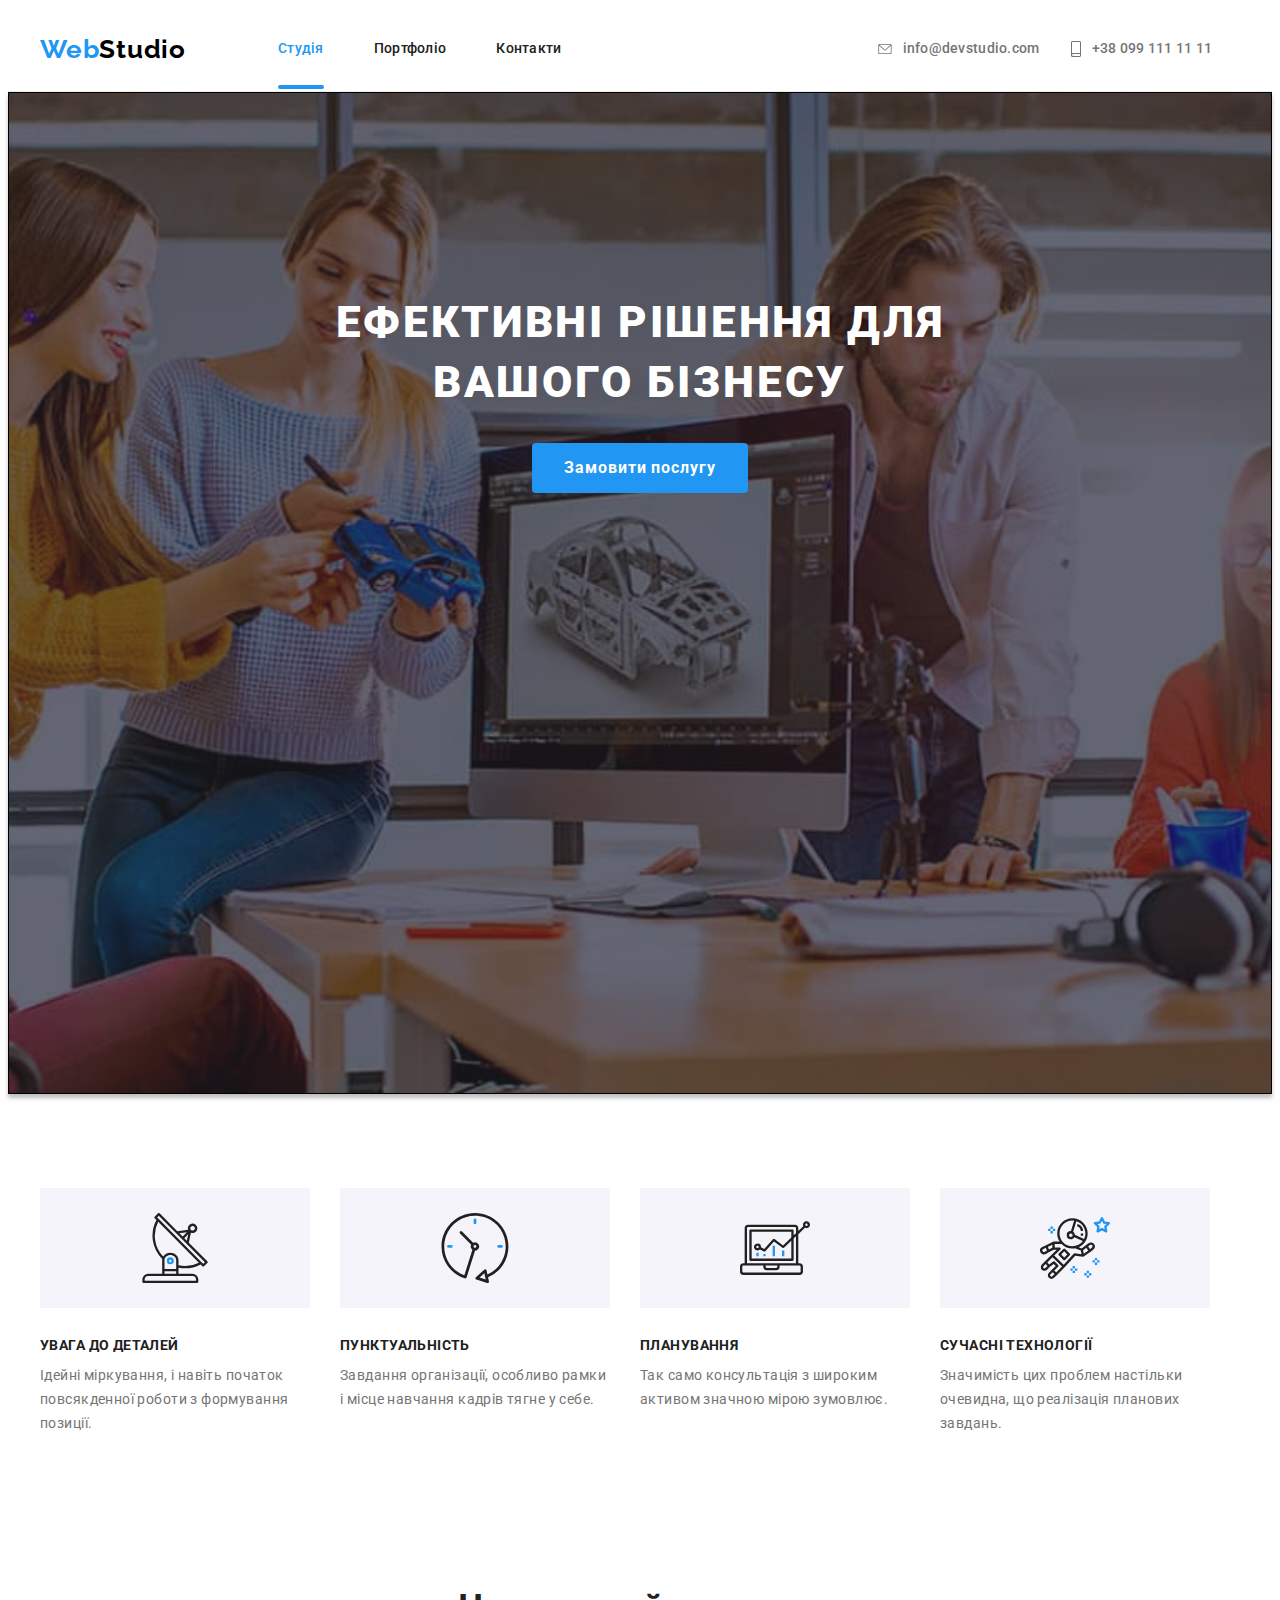
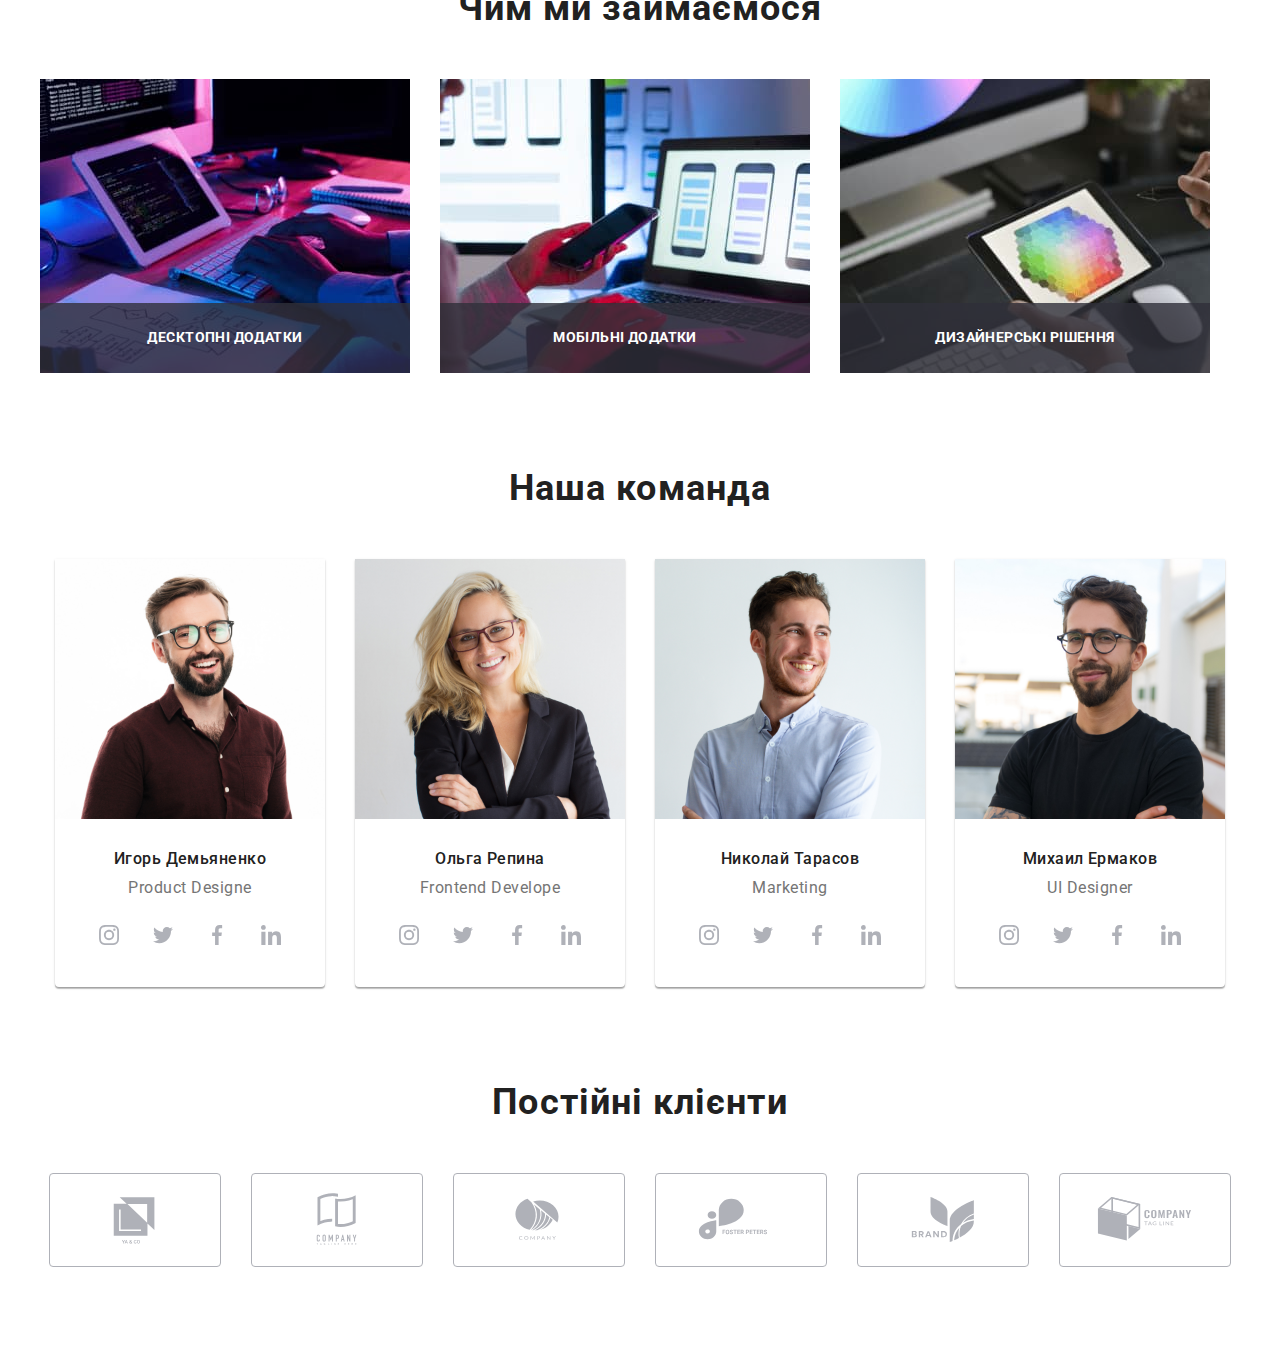
==== index.html @ 5f90e49f "adapive" ====
<!DOCTYPE html>
<html lang="uk">
  <head>
    <meta charset="UTF-8" />
    <meta http-equiv="X-UA-Compatible" content="IE=edge" />
    <meta name="viewport" content="width=device-width, initial-scale=1.0" />

    <!-- Fonts start -->
    <link rel="preconnect" href="https://fonts.googleapis.com" />
    <link rel="preconnect" href="https://fonts.gstatic.com" crossorigin />
    <link
      href="https://fonts.googleapis.com/css2?family=Raleway:wght@700&family=Roboto:wght@400;500;700;900&display=swap"
      rel="stylesheet"
    />
    <!-- Font end -->

    <!-- Normalisation -->
    <link
      rel="stylesheet"
      href="https://cdnjs.cloudflare.com/ajax/libs/modern-normalize/1.1.0/modern-normalize.min.css"
      integrity="sha512-wpPYUAdjBVSE4KJnH1VR1HeZfpl1ub8YT/NKx4PuQ5NmX2tKuGu6U/JRp5y+Y8XG2tV+wKQpNHVUX03MfMFn9Q=="
      crossorigin="anonymous"
      referrerpolicy="no-referrer"
    />
    <!-- Personal styles -->
    <link rel="stylesheet" href="./css/main.min.css" />
    <!-- <link rel="stylesheet" href="./css/styles.css" /> -->
    <title lang="en">WebStudio</title>
  </head>

  <body>
    <!--Header-->

    <header class="header">
      <div class="conteiner header-conteiner">
        <a class="link header-logo" lang="en" href="./index.html"
          >Web<span class="header-logo__cl">Studio</span></a
        >
        <nav class="nav">
          <ul class="list nav__list">
            <li class="nav-curent">
              <a class="link nav__link nav__link--current" href="./index.html">Студія</a>
            </li>
            <li><a class="link nav__link" href="./portfolio.html">Портфоліо</a></li>
            <li><a class="link nav__link" href="">Контакти</a></li>
          </ul>
        </nav>
        <button class="menu-btn" type="button">
          <svg width="40" height="40" class="header__btn-icon">
            <use href="./images/icons.svg#menu-btn"></use>
          </svg>
        </button>
        <ul class="list header__list">
          <li class="header__mail">
            <a
              class="link header__link header__link--letter"
              lang="en"
              href="mailto:info@devstudio.com"
              ><svg class="header__mail-icon">
                <use href="./images/icons.svg#envelope"></use>
              </svg>
              info@devstudio.com
            </a>
          </li>
          <li class="header__phone">
            <a class="link header__link header__link--phone" href="tel:+380961111111">
              <svg class="header__phone-icon">
                <use href="./images/icons.svg#smartphone"></use>
              </svg>
              +38 099 111 11 11
            </a>
          </li>
        </ul>
      </div>
    </header>

    <!-- Main -->

    <main>
      <!-- Hero -->

      <section class="main">
        <div class="conteiner">
          <h1 class="main__text">Ефективні рішення для вашого бізнесу</h1>
          <button data-modal-open class="btn btn-mode-blue" type="button">Замовити послугу</button>

          <!-- Modal -->

          <div data-modal class="backdrop is-hidden">
            <div class="modal">
              <button data-modal-close class="form-btn" type="button">
                <svg class="form-btn__close" width="18" height="18">
                  <use class="form-btn__icon" href="./images/icons.svg#icon-close"></use>
                </svg>
              </button>

              <!-- Form -->

              <form name="form">
                <strong class="form__title">Залиште свої дані, ми вам передзвонимо</strong>
                <div class="form">
                  <label class="form__group">
                    <span class="form__text">Ім'я</span>
                    <input class="form__input" type="text" name="user-name" />
                    <svg class="form-btn-icon" width="18" height="18">
                      <use href="./images/icons.svg#person-black"></use>
                    </svg>
                  </label>
                </div>

                <div class="form">
                  <label class="form__group">
                    <span class="form__text">Телефон</span>
                    <input class="form__input" type="tel" name="user-tel" />
                    <svg class="form-btn-icon" width="18" height="18">
                      <use href="./images/icons.svg#phone-black"></use>
                    </svg>
                  </label>
                </div>

                <div class="form">
                  <label class="form__group">
                    <span class="form__text">Пошта</span>
                    <input class="form__input" type="email" name="user-mail" />
                    <svg class="form-btn-icon" width="18" height="18">
                      <use href="./images/icons.svg#email-black"></use>
                    </svg>
                  </label>
                </div>

                <div class="form">
                  <label class="form__group">
                    <span class="form__text">Коментар</span>
                    <textarea
                      class="form__input--coment"
                      name="coment"
                      rows="10"
                      placeholder="Введіть текст"
                    ></textarea>
                  </label>
                </div>

                <div class="checkbox">
                  <label class="checkbox__group">
                    <input class="checkbox__input" type="checkbox" name="checkbox" />
                    <span class="checkbox__icon"></span>
                    <span class="checkbox__text">
                      Погоджуюся з розсилкою та приймаю
                      <a class="link checkbox__text--link" href=""> Умови договору </a>
                    </span>
                  </label>
                </div>
                <button class="btn btn-mode-blue" type="submit">Відправити</button>
              </form>
            </div>
          </div>
        </div>
      </section>

      <!--About us-->

      <section class="about">
        <div class="conteiner">
          <h2 class="visually-hidden">Особливості</h2>
          <ul class="list about__list">
            <li class="about__item">
              <h3 class="about__title">Увага до деталей</h3>
              <p class="about__text">
                Ідейні міркування, і навіть початок повсякденної роботи з формування позиції.
              </p>
            </li>
            <li class="about__item">
              <h3 class="about__title">Пунктуальність</h3>
              <p class="about__text">
                Завдання організації, особливо рамки і місце навчання кадрів тягне у себе.
              </p>
            </li>
            <li class="about__item">
              <h3 class="about__title">Планування</h3>
              <p class="about__text">
                Так само консультація з широким активом значною мірою зумовлює.
              </p>
            </li>
            <li class="about__item">
              <h3 class="about__title">Сучасні технології</h3>
              <p class="about__text">
                Значимість цих проблем настільки очевидна, що реалізація планових завдань.
              </p>
            </li>
          </ul>
        </div>
      </section>

      <!--Specification-->

      <section class="specification">
        <div class="conteiner">
          <h2 class="specification-title">Чим ми займаємося</h2>
          <ul class="list specification-list">
            <li class="img specification-img">
              <img src="./images/pic1.jpg" alt="Фото1" width="370" height="294" />
              <p class="specification-text">Десктопні додатки</p>
            </li>
            <li class="img specification-img">
              <img src="./images/pic2.jpg" alt="Фото2" width="370" height="294" />
              <p class="specification-text">Мобільні додатки</p>
            </li>
            <li class="img specification-img">
              <img src="./images/pic3.jpg" alt="Фото3" width="370" height="294" />
              <p class="specification-text">Дизайнерські рішення</p>
            </li>
          </ul>
        </div>
      </section>

      <!--Teem-->
      
      <section teem>
        <div class="conteiner">
          <h2 class="teem-title">Наша команда</h2>
          <ul class="list teem-list">
            <li class="teem-link">
              <img
                class="teem-img"
                src="./images/product_designer.jpg"
                alt="Продукт дизайнер"
                width="270"
                height="260"
              />
              <div class="social">
                <h3 lang="ru" class="social-title">Игорь Демьяненко</h3>
                <p lang="en" class="social-text">Product Designe</p>
                <ul class="list social-list">
                  <li class="social-item">
                    <a class="social-link link" href="" target="_blank" rel="noopener noreferrer">
                      <svg width="20" height="20" class="social-icon">
                        <use href="./images/icons.svg#instagram"></use>
                      </svg>
                    </a>
                  </li>
                  <li class="social-item">
                    <a class="social-link link" href="" target="_blank" rel="noopener noreferrer">
                      <svg width="20" height="20" class="social-icon">
                        <use href="./images/icons.svg#twitter"></use>
                      </svg>
                    </a>
                  </li>
                  <li class="social-item">
                    <a class="social-link link" href="" target="_blank" rel="noopener noreferrer">
                      <svg width="20" height="20" class="social-icon">
                        <use href="./images/icons.svg#facebook"></use>
                      </svg>
                    </a>
                  </li>
                  <li class="social-item">
                    <a class="social-link link" href="" target="_blank" rel="noopener noreferrer">
                      <svg width="20" height="20" class="social-icon">
                        <use href="./images/icons.svg#linkedin"></use>
                      </svg>
                    </a>
                  </li>
                </ul>
              </div>
            </li>
            <li class="teem-link">
              <img
                class="teem-img"
                src="./images/frontend_developer.jpg"
                alt="Фронтент разработчик"
                width="270"
                height="260"
              />
              <div class="social">
                <h3 lang="ru" class="social-title">Ольга Репина</h3>
                <p lang="en" class="social-text">Frontend Develope</p>
                <ul class="list social-list">
                  <li class="social-item">
                    <a class="social-link link" href="" target="_blank" rel="noopener noreferrer">
                      <svg width="20" height="20" class="social-icon">
                        <use href="./images/icons.svg#instagram"></use>
                      </svg>
                    </a>
                  </li>
                  <li class="social-item">
                    <a class="social-link link" href="" target="_blank" rel="noopener noreferrer">
                      <svg width="20" height="20" class="social-icon">
                        <use href="./images/icons.svg#twitter"></use>
                      </svg>
                    </a>
                  </li>
                  <li class="social-item">
                    <a class="social-link link" href="" target="_blank" rel="noopener noreferrer">
                      <svg width="20" height="20" class="social-icon">
                        <use href="./images/icons.svg#facebook"></use>
                      </svg>
                    </a>
                  </li>
                  <li class="social-item">
                    <a class="social-link link" href="" target="_blank" rel="noopener noreferrer">
                      <svg width="20" height="20" class="social-icon">
                        <use href="./images/icons.svg#linkedin"></use>
                      </svg>
                    </a>
                  </li>
                </ul>
              </div>
            </li>
            <li class="teem-link">
              <img
                class="teem-img"
                src="./images/marketing.jpg"
                alt="Маркетинг"
                width="270"
                height="260"
              />
              <div class="social">
                <h3 lang="ru" class="social-title">Николай Тарасов</h3>
                <p lang="en" class="social-text">Marketing</p>
                <ul class="list social-list">
                  <li class="social-item">
                    <a class="social-link link" href="" target="_blank" rel="noopener noreferrer">
                      <svg width="20" height="20" class="social-icon">
                        <use href="./images/icons.svg#instagram"></use>
                      </svg>
                    </a>
                  </li>
                  <li class="social-item">
                    <a class="social-link link" href="" target="_blank" rel="noopener noreferrer">
                      <svg width="20" height="20" class="social-icon">
                        <use href="./images/icons.svg#twitter"></use>
                      </svg>
                    </a>
                  </li>
                  <li class="social-item">
                    <a class="social-link link" href="" target="_blank" rel="noopener noreferrer">
                      <svg width="20" height="20" class="social-icon">
                        <use href="./images/icons.svg#facebook"></use>
                      </svg>
                    </a>
                  </li>
                  <li class="social-item">
                    <a class="social-link link" href="" target="_blank" rel="noopener noreferrer">
                      <svg width="20" height="20" class="social-icon">
                        <use href="./images/icons.svg#linkedin"></use>
                      </svg>
                    </a>
                  </li>
                </ul>
              </div>
            </li>
            <li class="teem-link">
              <img
                class="teem-img"
                src="./images/ui_designer.jpg"
                alt="ЮИ дизайнер"
                width="270"
                height="260"
              />
              <div class="social">
                <h3 lang="ru" class="social-title">Михаил Ермаков</h3>
                <p lang="en" class="social-text">UI Designer</p>
                <ul class="list social-list">
                  <li class="social-item">
                    <a class="social-link link" href="" target="_blank" rel="noopener noreferrer">
                      <svg width="20" height="20" class="social-icon">
                        <use href="./images/icons.svg#instagram"></use>
                      </svg>
                    </a>
                  </li>
                  <li class="social-item">
                    <a class="social-link link" href="" target="_blank" rel="noopener noreferrer">
                      <svg width="20" height="20" class="social-icon">
                        <use href="./images/icons.svg#twitter"></use>
                      </svg>
                    </a>
                  </li>
                  <li class="social-item">
                    <a class="social-link link" href="" target="_blank" rel="noopener noreferrer">
                      <svg width="20" height="20" class="social-icon">
                        <use href="./images/icons.svg#facebook"></use>
                      </svg>
                    </a>
                  </li>
                  <li class="social-item">
                    <a class="social-link link" href="" target="_blank" rel="noopener noreferrer">
                      <svg width="20" height="20" class="social-icon">
                        <use href="./images/icons.svg#linkedin"></use>
                      </svg>
                    </a>
                  </li>
                </ul>
              </div>
            </li>
          </ul>
        </div>
      </section>

      <!-- Our client -->

       <section class="clients">
        <div class="conteiner">
          <h2 class="clients-title">Постійні клієнти</h2>
          <ul class="list clients-list">
            <li class="clients-item">
              <a class="clients-link link" href="" target="_blank" rel="noopener noreferrer">
                <svg width="106" height="60" class="clients-icon">
                  <use href="./images/icons.svg#logo-1"></use>
                </svg>
              </a>
            </li>
            <li class="clients-item">
              <a class="clients-link link" href="" target="_blank" rel="noopener noreferrer">
                <svg width="106" height="60" class="clients-icon">
                  <use href="./images/icons.svg#logo-2"></use>
                </svg>
              </a>
            </li>
            <li class="clients-item">
              <a class="clients-link link" href="" target="_blank" rel="noopener noreferrer">
                <svg width="106" height="60" class="clients-icon">
                  <use href="./images/icons.svg#logo-3"></use>
                </svg>
              </a>
            </li>
            <li class="clients-item">
              <a class="clients-link link" href="" target="_blank" rel="noopener noreferrer">
                <svg width="106" height="60" class="clients-icon">
                  <use href="./images/icons.svg#logo-4"></use>
                </svg>
              </a>
            </li>
            <li class="clients-item">
              <a class="clients-link link" href="" target="_blank" rel="noopener noreferrer">
                <svg width="106" height="60" class="clients-icon">
                  <use href="./images/icons.svg#logo-5"></use>
                </svg>
              </a>
            </li>
            <li class="clients-item">
              <a class="clients-link link" href="" target="_blank" rel="noopener noreferrer">
                <svg width="106" height="60" class="clients-icon">
                  <use href="./images/icons.svg#logo-6"></use>
                </svg>
              </a>
            </li>
          </ul>
        </div>
      </section> 
    </main>

    <!-- Footter -->

    <!-- <footer class="footer">
      <div class="conteiner footer-block">
        <div class="footer-info">
          <a class="link footer-logo" lang="en" href="./index.html"
            >Web<span lang="en" class="footer-logo-cl">Studio</span></a
          >
          <address class="address">
            <p class="footer-text">м. Київ, пр-т Лесі Українки, 26</p>
            <a class="link footer-link" lang="en" href="mailto:info@example.com"
              >info@example.com</a
            >
            <a class="link footer-tel" href="tel:+380961111111">+38 099 111 11 11</a>
          </address>
        </div>
        <div class="footer-conect">
          <h2 class="footer-conect-text">приєднуйтесь</h2>
          <ul class="list footer-conect-list">
            <li class="footer-item">
              <a class="footer-link-icon link" href="" target="_blank" rel="noopener noreferrer">
                <svg width="20" height="20" class="footer-icon">
                  <use href="./images/icons.svg#instagram"></use>
                </svg>
              </a>
            </li>
            <li class="footer-item">
              <a class="footer-link-icon link" href="" target="_blank" rel="noopener noreferrer">
                <svg width="20" height="20" class="footer-icon">
                  <use href="./images/icons.svg#twitter"></use>
                </svg>
              </a>
            </li>
            <li class="footer-item">
              <a class="footer-link-icon link" href="" target="_blank" rel="noopener noreferrer">
                <svg width="20" height="20" class="footer-icon">
                  <use href="./images/icons.svg#facebook"></use>
                </svg>
              </a>
            </li>
            <li class="footer-item">
              <a class="footer-link-icon link" href="" target="_blank" rel="noopener noreferrer">
                <svg width="20" height="20" class="footer-icon">
                  <use href="./images/icons.svg#linkedin"></use>
                </svg>
              </a>
            </li>
          </ul>
        </div>

        <!-- Subscribe -->
    <!-- 
        <form class="subscribe" name="subscribe">
          <strong class="subscribe__title">Підпишіться на розсилку</strong>
          <input class="subscribe__input" type="email" name="user-mail" placeholder="E-mail" />
          <button class="btn btn-mode-blue btn-mode-blue__subscribe" type="submit">
            <span class="subscribe-btn__txt">Підписатися</span>
            <svg class="subscribe-btn__icon" width="24" height="24">
              <use class="icon-send" href="./images/icons.svg#icon-send"></use>
            </svg>
          </button>
        </form>
      </div>
    </footer> -->
    <script src="./js/modal.js"></script>
  </body>
</html>
---- css/main.min.css ----
:root{--main-font: "Roboto", sans-serif;--secondary-font: "Raleway", sans-serif;--main-txt-cl: #757575;--accent-txt-cl: #2196f3;--dark-bg-cl: #2f303a;--light-bg-cl: #f5f4fa;--light-bg-portfolio-cl: #eeeeee;--main-white: #ffffff;--icons-color: #afb1b8}.visually-hidden{position:absolute;white-space:nowrap;width:1px;height:1px;overflow:hidden;border:0;padding:0;clip:rect(0 0 0 0);-webkit-clip-path:inset(50%);clip-path:inset(50%);margin:-1px}body{font-family:var(--main-font);color:var(--main-txt-cl)}.link,.list{list-style:none;color:currentColor;text-decoration:none;margin:0;padding:0}h1,h2,h3,h4,h5,p,ul{margin:0;padding:0}img{display:block}.btn{font-family:inherit;font-weight:700;font-size:16px;line-height:1.88em;display:-webkit-box;display:-ms-flexbox;display:flex;letter-spacing:.06em;cursor:pointer;padding:6px 22px;border-radius:4px;border:none;-webkit-transition:color 250ms cubic-bezier(0.4, 0, 0.2, 1),background-color 250ms cubic-bezier(0.4, 0, 0.2, 1),-webkit-box-shadow 250ms cubic-bezier(0.4, 0, 0.2, 1);transition:color 250ms cubic-bezier(0.4, 0, 0.2, 1),background-color 250ms cubic-bezier(0.4, 0, 0.2, 1),-webkit-box-shadow 250ms cubic-bezier(0.4, 0, 0.2, 1);transition:color 250ms cubic-bezier(0.4, 0, 0.2, 1),background-color 250ms cubic-bezier(0.4, 0, 0.2, 1),box-shadow 250ms cubic-bezier(0.4, 0, 0.2, 1);transition:color 250ms cubic-bezier(0.4, 0, 0.2, 1),background-color 250ms cubic-bezier(0.4, 0, 0.2, 1),box-shadow 250ms cubic-bezier(0.4, 0, 0.2, 1),-webkit-box-shadow 250ms cubic-bezier(0.4, 0, 0.2, 1)}.btn:hover,.btn:focus{color:var(--main-white);background-color:var(--accent-txt-cl);-webkit-box-shadow:0px 3px 1px rgba(0,0,0,.1),0px 1px 2px rgba(0,0,0,.08),0px 2px 2px rgba(0,0,0,.12);box-shadow:0px 3px 1px rgba(0,0,0,.1),0px 1px 2px rgba(0,0,0,.08),0px 2px 2px rgba(0,0,0,.12)}.portfolio-btn-current{background-color:#2196f3;color:var(--main-white)}.btn-mode-blue{font-weight:700;font-size:16px;line-height:1.88em;display:-webkit-box;display:-ms-flexbox;display:flex;letter-spacing:.06em;color:#fff;background-color:var(--accent-txt-cl)}.btn-mode-blue{-webkit-box-align:center;-ms-flex-align:center;align-items:center;border-radius:4px;margin:auto;padding:10px 32px;border:none}.btn-mode-blue:focus,.btn-mode-blue:hover{background-color:#188ce8}.conteiner{margin-right:auto;margin-left:auto;padding:0 15px}@media screen and (min-width: 480px){.conteiner{width:480px}}@media screen and (min-width: 768px){.conteiner{width:768px}}@media screen and (min-width: 1200px){.conteiner{width:1200px}}.modal{position:absolute;top:50%;left:50%;background-color:var(--main-white);-webkit-box-shadow:0px 1px 3px rgba(0,0,0,.12),0px 1px 1px rgba(0,0,0,.14),0px 2px 1px rgba(0,0,0,.2);box-shadow:0px 1px 3px rgba(0,0,0,.12),0px 1px 1px rgba(0,0,0,.14),0px 2px 1px rgba(0,0,0,.2);border-radius:4px;padding-left:40px;padding-right:40px;background-color:var(--main-white);-webkit-transition:background-color 250ms cubic-bezier(0.4, 0, 0.2, 1);transition:background-color 250ms cubic-bezier(0.4, 0, 0.2, 1);-webkit-transition:-webkit-transform 250ms cubic-bezier(0.4, 0, 0.2, 1);transition:-webkit-transform 250ms cubic-bezier(0.4, 0, 0.2, 1);transition:transform 250ms cubic-bezier(0.4, 0, 0.2, 1);transition:transform 250ms cubic-bezier(0.4, 0, 0.2, 1), -webkit-transform 250ms cubic-bezier(0.4, 0, 0.2, 1);-webkit-transform:translate(-50%, -50%) scale(1);transform:translate(-50%, -50%) scale(1);z-index:1003}@media screen and (min-width: 768px){.modal{width:450px;height:609px}}@media screen and (min-width: 1200px){.modal{width:528px;height:581px}}.backdrop.is-hidden .modal{-webkit-transform:translate(-50%, -50%) scale(0.4);transform:translate(-50%, -50%) scale(0.4)}.form-btn{position:absolute;top:8px;right:8px;display:-webkit-box;display:-ms-flexbox;display:flex;-webkit-box-pack:center;-ms-flex-pack:center;justify-content:center;-webkit-box-align:center;-ms-flex-align:center;align-items:center;width:30px;height:30px;border-radius:50%;background-color:rgba(0,0,0,0);border:1px solid rgba(0,0,0,.1);padding:0px;cursor:pointer;-webkit-transition:border 250ms cubic-bezier(0.4, 0, 0.2, 1);transition:border 250ms cubic-bezier(0.4, 0, 0.2, 1)}.form-btn:hover,.form-btn:focus{fill:var(--accent-txt-cl)}.form-btn-icon{position:absolute;top:30px;left:12px;-webkit-transition:250ms cubic-bezier(0.4, 0, 0.2, 1);transition:250ms cubic-bezier(0.4, 0, 0.2, 1)}.form-btn__close{-webkit-transition:fill 250ms cubic-bezier(0.4, 0, 0.2, 1);transition:fill 250ms cubic-bezier(0.4, 0, 0.2, 1)}.form-btn__close:hover,.form-btn__close:focus{fill:var(--accent-txt-cl)}.backdrop{position:fixed;top:0;left:0;width:100%;height:100%;background-color:rgba(0,0,0,.2);-webkit-transition:opacity 250ms cubic-bezier(0.4, 0, 0.2, 1),visibility 250ms cubic-bezier(0.4, 0, 0.2, 1);transition:opacity 250ms cubic-bezier(0.4, 0, 0.2, 1),visibility 250ms cubic-bezier(0.4, 0, 0.2, 1);z-index:1002}.backdrop.is-hidden{opacity:0;visibility:hidden;pointer-events:none;-webkit-transition:opacity 250ms cubic-bezier(0.4, 0, 0.2, 1),visibility 250ms cubic-bezier(0.4, 0, 0.2, 1);transition:opacity 250ms cubic-bezier(0.4, 0, 0.2, 1),visibility 250ms cubic-bezier(0.4, 0, 0.2, 1)}.form{position:relative;display:-webkit-box;display:-ms-flexbox;display:flex;-webkit-box-orient:vertical;-webkit-box-direction:normal;-ms-flex-direction:column;flex-direction:column;margin-bottom:10px}.form__title{display:block;font-weight:700;font-size:20px;line-height:1.15em;text-align:center;letter-spacing:.03em;color:#212121;padding-top:40px;margin-bottom:12px}.form__text{margin-bottom:4px;display:block;font-size:12px;line-height:1.17em;letter-spacing:.01em;color:var(--main-txt-cl)}.form__input{width:100%;height:40px;border:1px solid rgba(33,33,33,.2);border-radius:4px;padding:11px 42px;-webkit-transition:border 250ms cubic-bezier(0.4, 0, 0.2, 1);transition:border 250ms cubic-bezier(0.4, 0, 0.2, 1)}.form__input:hover+.form-btn-icon,.form__input:focus+.form-btn-icon{fill:var(--accent-txt-cl)}.form__input:hover,.form__input:focus{border-color:var(--accent-txt-cl);outline-color:var(--accent-txt-cl)}.form__input--coment{width:100%;height:120px;padding:12px 16px;border:1px solid rgba(33,33,33,.2);border-radius:4px;resize:none;font-weight:400;font-size:14px;line-height:1.14;letter-spacing:.01em;-webkit-transition:border 250ms cubic-bezier(0.4, 0, 0.2, 1);transition:border 250ms cubic-bezier(0.4, 0, 0.2, 1)}.form__input--coment:hover,.form__input--coment:focus{border-color:var(--accent-txt-cl);outline-color:var(--accent-txt-cl)}.form__input--coment--coment::-webkit-input-placeholder{font-weight:400;font-size:14px;line-height:1.14;letter-spacing:.01em;color:rgba(117,117,117,.5)}.form__input--coment--coment::-moz-placeholder{font-weight:400;font-size:14px;line-height:1.14;letter-spacing:.01em;color:rgba(117,117,117,.5)}.form__input--coment--coment:-ms-input-placeholder{font-weight:400;font-size:14px;line-height:1.14;letter-spacing:.01em;color:rgba(117,117,117,.5)}.form__input--coment--coment::-ms-input-placeholder{font-weight:400;font-size:14px;line-height:1.14;letter-spacing:.01em;color:rgba(117,117,117,.5)}.form__input--coment--coment::placeholder{font-weight:400;font-size:14px;line-height:1.14;letter-spacing:.01em;color:rgba(117,117,117,.5)}.checkbox{display:-webkit-box;display:-ms-flexbox;display:flex;-webkit-box-pack:center;-ms-flex-pack:center;justify-content:center;margin-bottom:30px}.checkbox__group{position:relative;display:-webkit-box;display:-ms-flexbox;display:flex;-webkit-box-align:center;-ms-flex-align:center;align-items:center;-webkit-box-pack:center;-ms-flex-pack:center;justify-content:center;-webkit-transform:background-image 250ms cubic-bezier(0.4, 0, 0.2, 1);transform:background-image 250ms cubic-bezier(0.4, 0, 0.2, 1);width:425px;height:24px}.checkbox__text--link{color:var(--accent-txt-cl);margin-left:4px;text-decoration:underline}.checkbox__input{position:absolute;white-space:nowrap;width:1px;height:1px;overflow:hidden;border:0;padding:0;clip:rect(0 0 0 0);-webkit-clip-path:inset(50%);clip-path:inset(50%);margin:-1px;margin-right:8px}.checkbox__text,.checkbox__text--link{font-size:14px;line-height:1.17em;letter-spacing:.03em}.checkbox__icon{width:16px;height:15px;margin-right:8px;border:2px solid var(--dark-bg-cl);border-radius:2px;-webkit-transition:250ms cubic-bezier(0.4, 0, 0.2, 1);transition:250ms cubic-bezier(0.4, 0, 0.2, 1)}.checkbox__input:checked+.checkbox__icon{background-color:var(--accent-txt-cl);background-image:url(../images/icons/form-icons/check.svg);background-repeat:no-repeat;background-position:center;border-radius:2px;background-origin:border-box;-webkit-transform:background-color 250ms cubic-bezier(0.4, 0, 0.2, 1);transform:background-color 250ms cubic-bezier(0.4, 0, 0.2, 1);-webkit-transform:background-image 250ms cubic-bezier(0.4, 0, 0.2, 1);transform:background-image 250ms cubic-bezier(0.4, 0, 0.2, 1);border-color:rgba(0,0,0,0)}.checkbox__input:hover+.checkbox__icon,.checkbox__input:focus+.checkbox__icon{border:2px solid var(--accent-txt-cl);border-radius:2px;-webkit-transform:border-color 250ms cubic-bezier(0.4, 0, 0.2, 1);transform:border-color 250ms cubic-bezier(0.4, 0, 0.2, 1)}.subscribe{position:relative;width:570px;height:86px}.subscribe__title{display:block;font-weight:700;font-size:14px;line-height:16px;letter-spacing:.03em;text-transform:uppercase;color:var(--main-white);margin-bottom:20px}.subscribe__input{width:358px;height:50px;padding:16px 15px;margin-right:12px;border:1px solid rgba(255,255,255,.3);-webkit-filter:drop-shadow(0px 4px 4px rgba(0, 0, 0, 0.15));filter:drop-shadow(0px 4px 4px rgba(0, 0, 0, 0.15));border-radius:4px;outline:var(--accent-txt-cl);background-color:rgba(0,0,0,0);-webkit-transition:border 250ms cubic-bezier(0.4, 0, 0.2, 1);transition:border 250ms cubic-bezier(0.4, 0, 0.2, 1);color:var(--main-txt-cl)}.subscribe__input::-webkit-input-placeholder{letter-spacing:.03em;color:rgba(255,255,255,.6)}.subscribe__input::-moz-placeholder{letter-spacing:.03em;color:rgba(255,255,255,.6)}.subscribe__input:-ms-input-placeholder{letter-spacing:.03em;color:rgba(255,255,255,.6)}.subscribe__input::-ms-input-placeholder{letter-spacing:.03em;color:rgba(255,255,255,.6)}.subscribe__input::placeholder{letter-spacing:.03em;color:rgba(255,255,255,.6)}.subscribe__input:hover,.subscribe__input:focus{border-color:var(--accent-txt-cl);outline-color:var(--accent-txt-cl)}.subscribe-btn__txt{position:absolute;top:10px;left:28px}.subscribe-btn__icon{position:absolute;-webkit-box-align:center;-ms-flex-align:center;align-items:center;top:13px;right:28px}.btn-mode-blue__subscribe{position:absolute;width:200px;height:50px;bottom:0;right:0}.portfolio-overlay{position:absolute;width:100%;height:100%;top:0;left:0;overflow:hidden}.portfolio-overlay-text{position:absolute;color:var(--main-white);font-size:18px;line-height:1.56em;letter-spacing:.03em;display:-webkit-box;display:-ms-flexbox;display:flex;-webkit-box-align:center;-ms-flex-align:center;align-items:center;-webkit-box-pack:center;-ms-flex-pack:center;justify-content:center;padding:63px 24px;background:rgba(33,150,243,.9);top:0;left:0;-webkit-transform:translateY(100%);transform:translateY(100%);-webkit-transition:-webkit-transform 250ms cubic-bezier(0.4, 0, 0.2, 1);transition:-webkit-transform 250ms cubic-bezier(0.4, 0, 0.2, 1);transition:transform 250ms cubic-bezier(0.4, 0, 0.2, 1);transition:transform 250ms cubic-bezier(0.4, 0, 0.2, 1), -webkit-transform 250ms cubic-bezier(0.4, 0, 0.2, 1)}.portfolio-link:hover .portfolio-overlay-text,.portfolio-link:focus .portfolio-overlay-text{-webkit-transform:translateY(0);transform:translateY(0);opacity:1;overflow:hidden}.header{background-color:var(--main-white);border-bottom:1px solid #ececec}.header-conteiner{display:-webkit-box;display:-ms-flexbox;display:flex;-webkit-box-align:center;-ms-flex-align:center;align-items:center;position:relative}.header__list{display:none}@media screen and (min-width: 768px){.header__list{display:block;-webkit-box-align:center;-ms-flex-align:center;align-items:center}}@media screen and (min-width: 1200px){.header__list{display:-webkit-box;display:-ms-flexbox;display:flex;-webkit-box-align:center;-ms-flex-align:center;align-items:center;-webkit-box-pack:center;-ms-flex-pack:center;justify-content:center}}.header__phone-icon,.header__mail-icon{fill:currentColor}@media screen and (min-width: 768px){.header__phone-icon{width:10px;height:14px;margin-right:10px}}@media screen and (min-width: 1200px){.header__phone-icon{width:12px;height:16px;margin-right:10px}}@media screen and (min-width: 768px){.header__mail-icon{width:14px;height:10px;margin-right:10px}}@media screen and (min-width: 1200px){.header__mail-icon{width:16px;height:10px;margin-right:10px}}@media screen and (max-width: 1199px){.header__mail{margin-bottom:10px}}.menu-btn{display:block;margin:0;padding:0;border:none;background:none;position:fixed;top:10px;right:15px}@media screen and (min-width: 768px){.menu-btn{display:none}}.header-logo{font-family:"Raleway";font-style:normal;font-weight:700;padding:16px 0;font-size:24px;line-height:1.117em;letter-spacing:.03em;color:#2196f3;color:var(--accent-txt-cl)}@media screen and (min-width: 768px){.header-logo{padding:26px 0;margin-right:87px}}@media screen and (min-width: 1200px){.header-logo{margin-right:92px;font-size:26px;line-height:1.19em}}.header-logo__cl{color:#000}.header__link{color:var(--main-txt-cl);font-weight:500;letter-spacing:.02em;-webkit-transition:color 250ms cubic-bezier(0.4, 0, 0.2, 1);transition:color 250ms cubic-bezier(0.4, 0, 0.2, 1)}@media screen and (min-width: 1200px){.header__link--letter{margin-right:30px}}.header__link--phone,.header__link--letter{display:-webkit-box;display:-ms-flexbox;display:flex;-webkit-box-align:center;-ms-flex-align:center;align-items:center}@media screen and (max-width: 1199px){.header__link--phone,.header__link--letter{font-size:12px;line-height:1.17em}.header__link--phone:focus,.header__link--letter:focus{color:var(--accent-txt-cl)}}@media screen and (min-width: 1200px){.header__link--phone,.header__link--letter{font-size:14px;line-height:1.14em;padding:32px 0}.header__link--phone:hover,.header__link--phone:focus,.header__link--letter:hover,.header__link--letter:focus{color:var(--accent-txt-cl)}}.nav__list{display:none}@media screen and (min-width: 768px){.nav__list{display:-webkit-box;display:-ms-flexbox;display:flex;gap:50px;-webkit-box-align:center;-ms-flex-align:center;align-items:center;margin-right:96px}}@media screen and (min-width: 1200px){.nav__list{margin-right:315px}}.nav__link{position:relative;font-weight:500;font-size:14px;line-height:1.14em;letter-spacing:.02em;color:#212121;display:block;padding:32px 0;-webkit-transition:color 250ms cubic-bezier(0.4, 0, 0.2, 1);transition:color 250ms cubic-bezier(0.4, 0, 0.2, 1)}@media screen and (min-width: 768px){.nav__link:focus{color:var(--accent-txt-cl)}}@media screen and (min-width: 1200px){.nav__link:hover,.nav__link:focus{color:var(--accent-txt-cl)}}.nav__link--current{font-weight:500;font-size:14px;line-height:1.14em;letter-spacing:.02em;color:#2196f3;color:var(--accent-txt-cl)}.nav__link--current::after{content:" ";position:absolute;left:0;bottom:0;width:100%;height:4px;background-color:var(--accent-txt-cl);border-radius:2px}.main{background-color:#c4c4c4;background-repeat:no-repeat;background-position:center;background-size:cover;max-width:1600px;margin-left:auto;margin-right:auto;background-image:-webkit-gradient(linear, left bottom, left top, from(rgba(47, 48, 58, 0.4)), to(rgba(47, 48, 58, 0.4))),url(../images/Hero.jpg);background-image:linear-gradient(0deg, rgba(47, 48, 58, 0.4), rgba(47, 48, 58, 0.4)),url(../images/Hero.jpg);border:1px solid #000;-webkit-box-shadow:0px 4px 4px rgba(0,0,0,.25);box-shadow:0px 4px 4px rgba(0,0,0,.25);display:none}@media screen and (min-width: 768px){.main{display:block;height:400px;padding-top:118px;padding-bottom:118px}}@media screen and (min-width: 1200px){.main{display:block;height:600px;padding-top:200px;padding-bottom:200px}}.main__text{margin:0 auto;margin-bottom:30px;font-weight:900;text-align:center;letter-spacing:.06em;text-transform:uppercase;color:var(--main-white)}@media screen and (min-width: 768px){.main__text{max-width:360px;font-size:26px;line-height:1.62em}}@media screen and (min-width: 1200px){.main__text{max-width:696px;font-size:44px;line-height:1.36em}}.about{padding:60px 0}@media screen and (min-width: 1200px){.about{padding:94px 0}}.about__title{font-weight:700;font-size:14px;line-height:1.14em;letter-spacing:.03em;text-transform:uppercase;color:#212121;margin-bottom:10px}@media screen and (max-width: 767px){.about__title{text-align:center}}.about__text{font-weight:400;font-size:14px;line-height:1.71em;letter-spacing:.03em}@media screen and (min-width: 768px){.about__list{display:-webkit-box;display:-ms-flexbox;display:flex;-ms-flex-wrap:wrap;flex-wrap:wrap;gap:30px}}@media screen and (min-width: 1200px){.about__list{display:-webkit-box;display:-ms-flexbox;display:flex;gap:30px}}.about__item{max-width:450px;padding-bottom:30px}@media screen and (min-width: 768px){.about__item{width:354px;padding-bottom:57px}}@media screen and (min-width: 1200px){.about__item{width:270px}}.about__item::before{display:block;content:"";height:120px;background-position:center;background-repeat:no-repeat;background-color:#f5f4fa;margin-bottom:30px}.about__item:nth-child(1)::before{background-image:url(../images/icons/edit-icon/antenna.svg)}.about__item:nth-child(2)::before{background-image:url(../images/icons/edit-icon/clock.svg)}.about__item:nth-child(3)::before{background-image:url(../images/icons/edit-icon/diagram.svg)}.about__item:nth-child(4)::before{background-image:url(../images/icons/edit-icon/astronaut.svg)}.specification{display:none}@media screen and (min-width: 1200px){.specification{display:block;padding-bottom:94px}.specification-title{font-weight:700;font-size:36px;line-height:1.17em;letter-spacing:.03em;color:#212121;text-align:center;margin-bottom:50px}.specification-list{display:-webkit-box;display:-ms-flexbox;display:flex;gap:30px}.specification-img{position:relative}.specification-text{font-weight:700;font-size:14px;line-height:1.14em;text-align:center;letter-spacing:.03em;text-transform:uppercase;color:var(--main-white);background:rgba(47,48,58,.8);display:-webkit-box;display:-ms-flexbox;display:flex;position:absolute;width:370px;height:70px;-webkit-box-align:center;-ms-flex-align:center;align-items:center;-webkit-box-pack:center;-ms-flex-pack:center;justify-content:center;left:0;bottom:0}}.teem{background:#f5f4fa;padding:94px 0}.teem-title{font-weight:700;font-size:28px;line-height:1.18em;letter-spacing:.03em;color:#212121;text-align:center;margin-bottom:50px}@media screen and (min-width: 1200px){.teem-title{font-size:36px;line-height:1.17em}}@media screen and (min-width: 768px){.teem-list{display:-webkit-box;display:-ms-flexbox;display:flex;-ms-flex-wrap:wrap;flex-wrap:wrap;gap:30px;-webkit-box-align:center;-ms-flex-align:center;align-items:center;-webkit-box-pack:center;-ms-flex-pack:center;justify-content:center}}@media screen and (min-width: 1200px){.teem-list{display:-webkit-box;display:-ms-flexbox;display:flex;gap:30px}}.teem-link{background-color:var(--main-white);-webkit-box-shadow:0px 1px 3px rgba(0,0,0,.12),0px 1px 1px rgba(0,0,0,.14),0px 2px 1px rgba(0,0,0,.2);box-shadow:0px 1px 3px rgba(0,0,0,.12),0px 1px 1px rgba(0,0,0,.14),0px 2px 1px rgba(0,0,0,.2);border-radius:0px 0px 4px 4px}.teem-img{text-align:center}.social{padding:30px 10px}.social-item{border-radius:50%}.social-title{font-weight:500;font-size:16px;line-height:1.19em;letter-spacing:.03em;color:#212121;margin-bottom:10px;text-align:center}.social-text{font-weight:400;font-size:16px;line-height:1.19em;letter-spacing:.03em;margin-bottom:16px;text-align:center}.social-list{display:-webkit-box;display:-ms-flexbox;display:flex;-webkit-box-align:center;-ms-flex-align:center;align-items:center;-webkit-box-pack:center;-ms-flex-pack:center;justify-content:center;gap:10px}.social-icon{fill:currentColor}.social-link{display:-webkit-box;display:-ms-flexbox;display:flex;-webkit-box-align:center;-ms-flex-align:center;align-items:center;-webkit-box-pack:center;-ms-flex-pack:center;justify-content:center;width:44px;height:44px;background-color:var(--main-white);color:var(--icons-color);border-radius:50%;-webkit-transition:background-color 250ms cubic-bezier(0.4, 0, 0.2, 1),color 250ms cubic-bezier(0.4, 0, 0.2, 1);transition:background-color 250ms cubic-bezier(0.4, 0, 0.2, 1),color 250ms cubic-bezier(0.4, 0, 0.2, 1)}.social-link:focus,.social-link:hover{border-radius:50%;background-color:var(--accent-txt-cl);color:var(--main-white)}.clients{padding:94px 0}.clients-title{font-weight:700;font-size:33px;line-height:1.18em;text-align:center;letter-spacing:.03em;color:#212121;text-align:center;margin-bottom:50px}@media screen and (min-width: 1200px){.clients-title{font-size:36px;line-height:1.17em}}.clients-list{display:-webkit-box;display:-ms-flexbox;display:flex;-ms-flex-wrap:wrap;flex-wrap:wrap;-webkit-box-align:center;-ms-flex-align:center;align-items:center;-webkit-box-pack:center;-ms-flex-pack:center;justify-content:center;gap:30px}@media screen and (min-width: 1200px){.clients-list{display:-webkit-box;display:-ms-flexbox;display:flex;-webkit-box-align:center;-ms-flex-align:center;align-items:center;-webkit-box-pack:center;-ms-flex-pack:center;justify-content:center;gap:30px}}.clients-icon{fill:currentColor}.clients-link{display:-webkit-box;display:-ms-flexbox;display:flex;-webkit-box-align:center;-ms-flex-align:center;align-items:center;-webkit-box-pack:center;-ms-flex-pack:center;justify-content:center;width:170px;height:92px;background-color:var(--main-white);border:1px solid #afb1b8;border-radius:4px;color:var(--icons-color);-webkit-transition:border-color 250ms cubic-bezier(0.4, 0, 0.2, 1),color 250ms cubic-bezier(0.4, 0, 0.2, 1);transition:border-color 250ms cubic-bezier(0.4, 0, 0.2, 1),color 250ms cubic-bezier(0.4, 0, 0.2, 1)}.clients-link:focus,.clients-link:hover{border-color:var(--accent-txt-cl);color:var(--accent-txt-cl)}.footer{background:#2f303a;padding:60px 0}.footer-block{display:-webkit-box;display:-ms-flexbox;display:flex;-webkit-box-align:baseline;-ms-flex-align:baseline;align-items:baseline}.footer-info{margin-right:70px}.footer-text{font-weight:400;font-size:14px;line-height:1.71em;letter-spacing:.03em;color:#fff;margin-bottom:9px}.footer-tel:hover,.footer-tel:focus{color:var(--accent-txt-cl)}.footer-conect{margin-right:93px}.footer-conect-list{display:-webkit-box;display:-ms-flexbox;display:flex;-webkit-box-align:center;-ms-flex-align:center;align-items:center;-webkit-box-pack:center;-ms-flex-pack:center;justify-content:center;gap:10px}.footer-conect-text{font-weight:700;font-size:14px;line-height:16px;letter-spacing:.03em;text-transform:uppercase;color:#fff;margin-bottom:20px}.footer-link,.footer-tel{font-weight:400;font-size:14px;line-height:1.71em;letter-spacing:.03em;color:rgba(255,255,255,.6);-webkit-transition:color 250ms cubic-bezier(0.4, 0, 0.2, 1);transition:color 250ms cubic-bezier(0.4, 0, 0.2, 1)}.footer-link{display:block;margin-bottom:9px}.footer-link-icon{display:-webkit-box;display:-ms-flexbox;display:flex;width:44px;height:44px;-webkit-box-align:center;-ms-flex-align:center;align-items:center;-webkit-box-pack:center;-ms-flex-pack:center;justify-content:center;border-radius:50%;fill:var(--main-white);background-color:rgba(255,255,255,.1019607843);-webkit-transition:background-color 250ms cubic-bezier(0.4, 0, 0.2, 1);transition:background-color 250ms cubic-bezier(0.4, 0, 0.2, 1)}.footer-link-icon:focus,.footer-link-icon:hover{border-radius:50%;background-color:var(--accent-txt-cl);fill:var(--main-white)}.footer-link:hover,.footer-link:focus{color:var(--accent-txt-cl)}.footer-logo{font-family:"Raleway";font-style:normal;font-weight:700;font-size:26px;line-height:1.14em;letter-spacing:.03em;color:#2196f3;display:block;margin-bottom:20px}.footer-logo-cl{font-family:"Raleway";font-weight:700;font-size:26px;line-height:1.19em;letter-spacing:.03em;color:#fff}.address{font-style:normal}.portfolio-btn{display:-webkit-box;display:-ms-flexbox;display:flex;gap:8px;-webkit-box-pack:center;-ms-flex-pack:center;justify-content:center;margin-bottom:50px}.portfolio-btn-current{background-color:#2196f3;color:var(--main-white)}.description{position:relative;display:block;padding:20px 24px;border-right:1px solid #eee;border-bottom:1px solid #eee;border-left:1px solid #eee;background-color:#fff}.description-title{font-weight:700;font-size:18px;line-height:2em;letter-spacing:.06em;margin-bottom:4px;color:#212121}.description-text{font-weight:400;font-size:16px;line-height:1.88em;letter-spacing:.03em;color:#757575}.portfolio{padding:94px 0}.portfolio-list{display:-webkit-box;display:-ms-flexbox;display:flex;-ms-flex-wrap:wrap;flex-wrap:wrap;gap:30px}.portfolio-link{position:relative;-webkit-transition:-webkit-box-shadow 250ms cubic-bezier(0.4, 0, 0.2, 1);transition:-webkit-box-shadow 250ms cubic-bezier(0.4, 0, 0.2, 1);transition:box-shadow 250ms cubic-bezier(0.4, 0, 0.2, 1);transition:box-shadow 250ms cubic-bezier(0.4, 0, 0.2, 1), -webkit-box-shadow 250ms cubic-bezier(0.4, 0, 0.2, 1)}.portfolio-item{display:list-item;max-width:370px;border:1px #eee}.portfolio-link:hover,.portfolio-link:focus{display:block;-webkit-box-shadow:0px 1px 1px rgba(0,0,0,.12),0px 4px 4px rgba(0,0,0,.06),1px 4px 6px rgba(0,0,0,.16);box-shadow:0px 1px 1px rgba(0,0,0,.12),0px 4px 4px rgba(0,0,0,.06),1px 4px 6px rgba(0,0,0,.16);-webkit-transition:250ms cubic-bezier(0.4, 0, 0.2, 1);transition:250ms cubic-bezier(0.4, 0, 0.2, 1)}/*# sourceMappingURL=main.min.css.map */
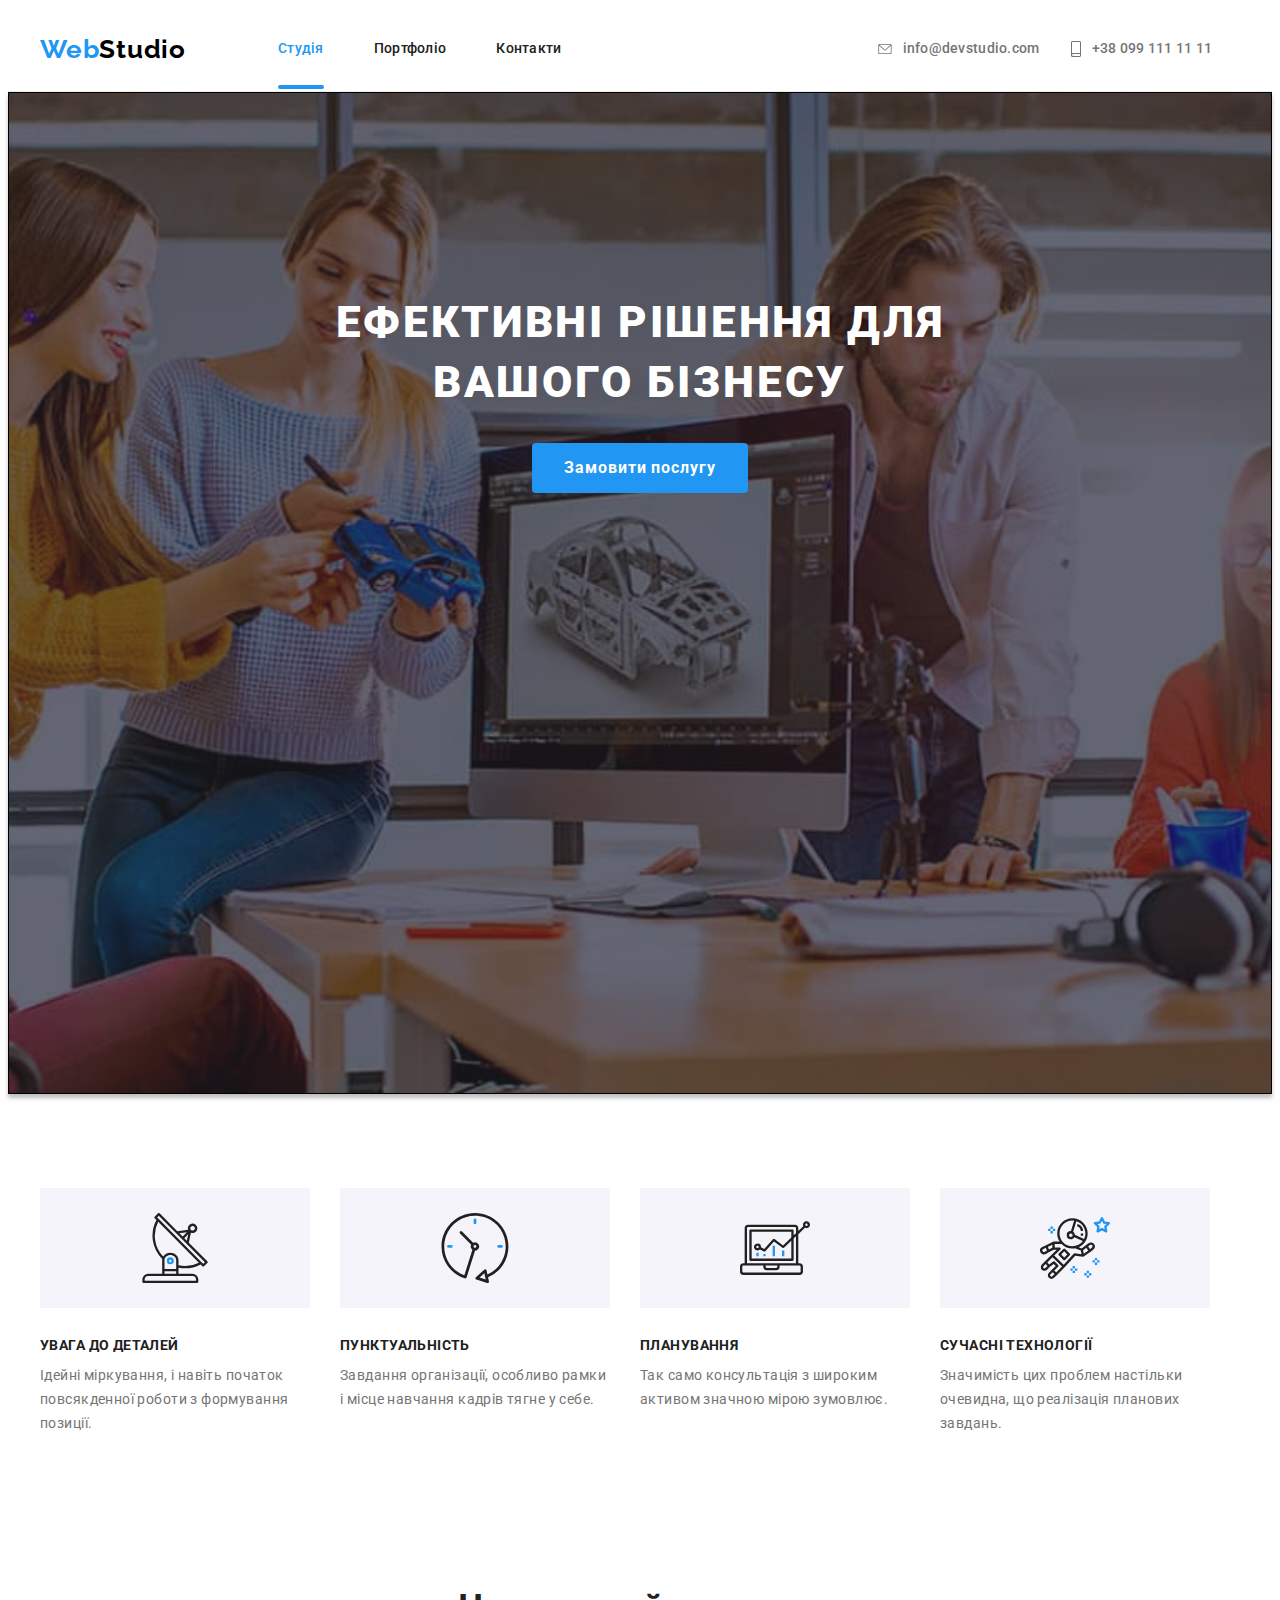
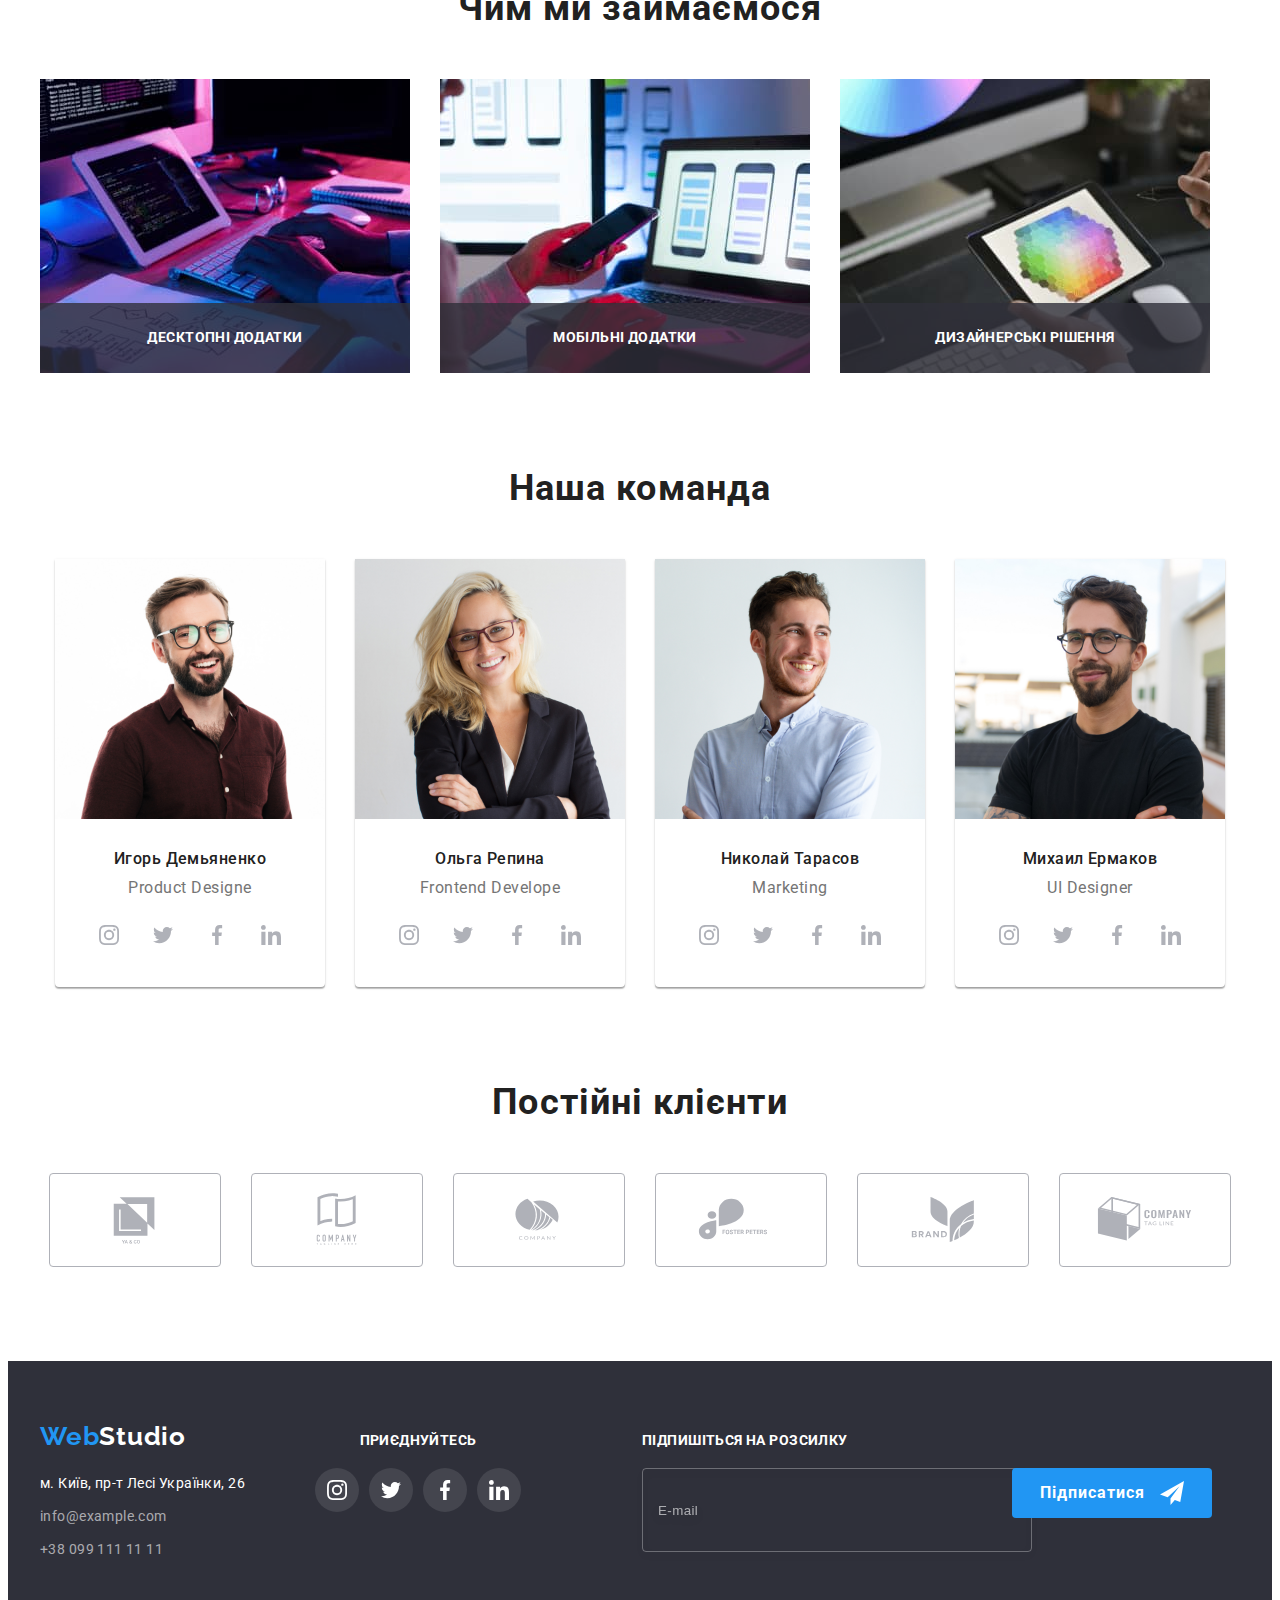
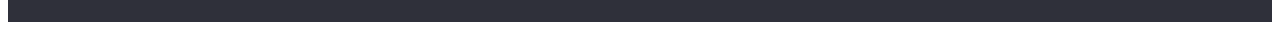
==== commit f7cb910e: "index_adaptive" ====
--- a/index.html
+++ b/index.html
@@ -450,7 +450,7 @@
 
     <!-- Footter -->
 
-    <!-- <footer class="footer">
+     <footer class="footer">
       <div class="conteiner footer-block">
         <div class="footer-info">
           <a class="link footer-logo" lang="en" href="./index.html"
@@ -499,7 +499,7 @@
         </div>
 
         <!-- Subscribe -->
-    <!-- 
+     
         <form class="subscribe" name="subscribe">
           <strong class="subscribe__title">Підпишіться на розсилку</strong>
           <input class="subscribe__input" type="email" name="user-mail" placeholder="E-mail" />
@@ -511,7 +511,7 @@
           </button>
         </form>
       </div>
-    </footer> -->
+    </footer> 
     <script src="./js/modal.js"></script>
   </body>
 </html>
--- a/css/main.min.css
+++ b/css/main.min.css
@@ -1 +1 @@
-:root{--main-font: "Roboto", sans-serif;--secondary-font: "Raleway", sans-serif;--main-txt-cl: #757575;--accent-txt-cl: #2196f3;--dark-bg-cl: #2f303a;--light-bg-cl: #f5f4fa;--light-bg-portfolio-cl: #eeeeee;--main-white: #ffffff;--icons-color: #afb1b8}.visually-hidden{position:absolute;white-space:nowrap;width:1px;height:1px;overflow:hidden;border:0;padding:0;clip:rect(0 0 0 0);-webkit-clip-path:inset(50%);clip-path:inset(50%);margin:-1px}body{font-family:var(--main-font);color:var(--main-txt-cl)}.link,.list{list-style:none;color:currentColor;text-decoration:none;margin:0;padding:0}h1,h2,h3,h4,h5,p,ul{margin:0;padding:0}img{display:block}.btn{font-family:inherit;font-weight:700;font-size:16px;line-height:1.88em;display:-webkit-box;display:-ms-flexbox;display:flex;letter-spacing:.06em;cursor:pointer;padding:6px 22px;border-radius:4px;border:none;-webkit-transition:color 250ms cubic-bezier(0.4, 0, 0.2, 1),background-color 250ms cubic-bezier(0.4, 0, 0.2, 1),-webkit-box-shadow 250ms cubic-bezier(0.4, 0, 0.2, 1);transition:color 250ms cubic-bezier(0.4, 0, 0.2, 1),background-color 250ms cubic-bezier(0.4, 0, 0.2, 1),-webkit-box-shadow 250ms cubic-bezier(0.4, 0, 0.2, 1);transition:color 250ms cubic-bezier(0.4, 0, 0.2, 1),background-color 250ms cubic-bezier(0.4, 0, 0.2, 1),box-shadow 250ms cubic-bezier(0.4, 0, 0.2, 1);transition:color 250ms cubic-bezier(0.4, 0, 0.2, 1),background-color 250ms cubic-bezier(0.4, 0, 0.2, 1),box-shadow 250ms cubic-bezier(0.4, 0, 0.2, 1),-webkit-box-shadow 250ms cubic-bezier(0.4, 0, 0.2, 1)}.btn:hover,.btn:focus{color:var(--main-white);background-color:var(--accent-txt-cl);-webkit-box-shadow:0px 3px 1px rgba(0,0,0,.1),0px 1px 2px rgba(0,0,0,.08),0px 2px 2px rgba(0,0,0,.12);box-shadow:0px 3px 1px rgba(0,0,0,.1),0px 1px 2px rgba(0,0,0,.08),0px 2px 2px rgba(0,0,0,.12)}.portfolio-btn-current{background-color:#2196f3;color:var(--main-white)}.btn-mode-blue{font-weight:700;font-size:16px;line-height:1.88em;display:-webkit-box;display:-ms-flexbox;display:flex;letter-spacing:.06em;color:#fff;background-color:var(--accent-txt-cl)}.btn-mode-blue{-webkit-box-align:center;-ms-flex-align:center;align-items:center;border-radius:4px;margin:auto;padding:10px 32px;border:none}.btn-mode-blue:focus,.btn-mode-blue:hover{background-color:#188ce8}.conteiner{margin-right:auto;margin-left:auto;padding:0 15px}@media screen and (min-width: 480px){.conteiner{width:480px}}@media screen and (min-width: 768px){.conteiner{width:768px}}@media screen and (min-width: 1200px){.conteiner{width:1200px}}.modal{position:absolute;top:50%;left:50%;background-color:var(--main-white);-webkit-box-shadow:0px 1px 3px rgba(0,0,0,.12),0px 1px 1px rgba(0,0,0,.14),0px 2px 1px rgba(0,0,0,.2);box-shadow:0px 1px 3px rgba(0,0,0,.12),0px 1px 1px rgba(0,0,0,.14),0px 2px 1px rgba(0,0,0,.2);border-radius:4px;padding-left:40px;padding-right:40px;background-color:var(--main-white);-webkit-transition:background-color 250ms cubic-bezier(0.4, 0, 0.2, 1);transition:background-color 250ms cubic-bezier(0.4, 0, 0.2, 1);-webkit-transition:-webkit-transform 250ms cubic-bezier(0.4, 0, 0.2, 1);transition:-webkit-transform 250ms cubic-bezier(0.4, 0, 0.2, 1);transition:transform 250ms cubic-bezier(0.4, 0, 0.2, 1);transition:transform 250ms cubic-bezier(0.4, 0, 0.2, 1), -webkit-transform 250ms cubic-bezier(0.4, 0, 0.2, 1);-webkit-transform:translate(-50%, -50%) scale(1);transform:translate(-50%, -50%) scale(1);z-index:1003}@media screen and (min-width: 768px){.modal{width:450px;height:609px}}@media screen and (min-width: 1200px){.modal{width:528px;height:581px}}.backdrop.is-hidden .modal{-webkit-transform:translate(-50%, -50%) scale(0.4);transform:translate(-50%, -50%) scale(0.4)}.form-btn{position:absolute;top:8px;right:8px;display:-webkit-box;display:-ms-flexbox;display:flex;-webkit-box-pack:center;-ms-flex-pack:center;justify-content:center;-webkit-box-align:center;-ms-flex-align:center;align-items:center;width:30px;height:30px;border-radius:50%;background-color:rgba(0,0,0,0);border:1px solid rgba(0,0,0,.1);padding:0px;cursor:pointer;-webkit-transition:border 250ms cubic-bezier(0.4, 0, 0.2, 1);transition:border 250ms cubic-bezier(0.4, 0, 0.2, 1)}.form-btn:hover,.form-btn:focus{fill:var(--accent-txt-cl)}.form-btn-icon{position:absolute;top:30px;left:12px;-webkit-transition:250ms cubic-bezier(0.4, 0, 0.2, 1);transition:250ms cubic-bezier(0.4, 0, 0.2, 1)}.form-btn__close{-webkit-transition:fill 250ms cubic-bezier(0.4, 0, 0.2, 1);transition:fill 250ms cubic-bezier(0.4, 0, 0.2, 1)}.form-btn__close:hover,.form-btn__close:focus{fill:var(--accent-txt-cl)}.backdrop{position:fixed;top:0;left:0;width:100%;height:100%;background-color:rgba(0,0,0,.2);-webkit-transition:opacity 250ms cubic-bezier(0.4, 0, 0.2, 1),visibility 250ms cubic-bezier(0.4, 0, 0.2, 1);transition:opacity 250ms cubic-bezier(0.4, 0, 0.2, 1),visibility 250ms cubic-bezier(0.4, 0, 0.2, 1);z-index:1002}.backdrop.is-hidden{opacity:0;visibility:hidden;pointer-events:none;-webkit-transition:opacity 250ms cubic-bezier(0.4, 0, 0.2, 1),visibility 250ms cubic-bezier(0.4, 0, 0.2, 1);transition:opacity 250ms cubic-bezier(0.4, 0, 0.2, 1),visibility 250ms cubic-bezier(0.4, 0, 0.2, 1)}.form{position:relative;display:-webkit-box;display:-ms-flexbox;display:flex;-webkit-box-orient:vertical;-webkit-box-direction:normal;-ms-flex-direction:column;flex-direction:column;margin-bottom:10px}.form__title{display:block;font-weight:700;font-size:20px;line-height:1.15em;text-align:center;letter-spacing:.03em;color:#212121;padding-top:40px;margin-bottom:12px}.form__text{margin-bottom:4px;display:block;font-size:12px;line-height:1.17em;letter-spacing:.01em;color:var(--main-txt-cl)}.form__input{width:100%;height:40px;border:1px solid rgba(33,33,33,.2);border-radius:4px;padding:11px 42px;-webkit-transition:border 250ms cubic-bezier(0.4, 0, 0.2, 1);transition:border 250ms cubic-bezier(0.4, 0, 0.2, 1)}.form__input:hover+.form-btn-icon,.form__input:focus+.form-btn-icon{fill:var(--accent-txt-cl)}.form__input:hover,.form__input:focus{border-color:var(--accent-txt-cl);outline-color:var(--accent-txt-cl)}.form__input--coment{width:100%;height:120px;padding:12px 16px;border:1px solid rgba(33,33,33,.2);border-radius:4px;resize:none;font-weight:400;font-size:14px;line-height:1.14;letter-spacing:.01em;-webkit-transition:border 250ms cubic-bezier(0.4, 0, 0.2, 1);transition:border 250ms cubic-bezier(0.4, 0, 0.2, 1)}.form__input--coment:hover,.form__input--coment:focus{border-color:var(--accent-txt-cl);outline-color:var(--accent-txt-cl)}.form__input--coment--coment::-webkit-input-placeholder{font-weight:400;font-size:14px;line-height:1.14;letter-spacing:.01em;color:rgba(117,117,117,.5)}.form__input--coment--coment::-moz-placeholder{font-weight:400;font-size:14px;line-height:1.14;letter-spacing:.01em;color:rgba(117,117,117,.5)}.form__input--coment--coment:-ms-input-placeholder{font-weight:400;font-size:14px;line-height:1.14;letter-spacing:.01em;color:rgba(117,117,117,.5)}.form__input--coment--coment::-ms-input-placeholder{font-weight:400;font-size:14px;line-height:1.14;letter-spacing:.01em;color:rgba(117,117,117,.5)}.form__input--coment--coment::placeholder{font-weight:400;font-size:14px;line-height:1.14;letter-spacing:.01em;color:rgba(117,117,117,.5)}.checkbox{display:-webkit-box;display:-ms-flexbox;display:flex;-webkit-box-pack:center;-ms-flex-pack:center;justify-content:center;margin-bottom:30px}.checkbox__group{position:relative;display:-webkit-box;display:-ms-flexbox;display:flex;-webkit-box-align:center;-ms-flex-align:center;align-items:center;-webkit-box-pack:center;-ms-flex-pack:center;justify-content:center;-webkit-transform:background-image 250ms cubic-bezier(0.4, 0, 0.2, 1);transform:background-image 250ms cubic-bezier(0.4, 0, 0.2, 1);width:425px;height:24px}.checkbox__text--link{color:var(--accent-txt-cl);margin-left:4px;text-decoration:underline}.checkbox__input{position:absolute;white-space:nowrap;width:1px;height:1px;overflow:hidden;border:0;padding:0;clip:rect(0 0 0 0);-webkit-clip-path:inset(50%);clip-path:inset(50%);margin:-1px;margin-right:8px}.checkbox__text,.checkbox__text--link{font-size:14px;line-height:1.17em;letter-spacing:.03em}.checkbox__icon{width:16px;height:15px;margin-right:8px;border:2px solid var(--dark-bg-cl);border-radius:2px;-webkit-transition:250ms cubic-bezier(0.4, 0, 0.2, 1);transition:250ms cubic-bezier(0.4, 0, 0.2, 1)}.checkbox__input:checked+.checkbox__icon{background-color:var(--accent-txt-cl);background-image:url(../images/icons/form-icons/check.svg);background-repeat:no-repeat;background-position:center;border-radius:2px;background-origin:border-box;-webkit-transform:background-color 250ms cubic-bezier(0.4, 0, 0.2, 1);transform:background-color 250ms cubic-bezier(0.4, 0, 0.2, 1);-webkit-transform:background-image 250ms cubic-bezier(0.4, 0, 0.2, 1);transform:background-image 250ms cubic-bezier(0.4, 0, 0.2, 1);border-color:rgba(0,0,0,0)}.checkbox__input:hover+.checkbox__icon,.checkbox__input:focus+.checkbox__icon{border:2px solid var(--accent-txt-cl);border-radius:2px;-webkit-transform:border-color 250ms cubic-bezier(0.4, 0, 0.2, 1);transform:border-color 250ms cubic-bezier(0.4, 0, 0.2, 1)}.subscribe{position:relative;width:570px;height:86px}.subscribe__title{display:block;font-weight:700;font-size:14px;line-height:16px;letter-spacing:.03em;text-transform:uppercase;color:var(--main-white);margin-bottom:20px}.subscribe__input{width:358px;height:50px;padding:16px 15px;margin-right:12px;border:1px solid rgba(255,255,255,.3);-webkit-filter:drop-shadow(0px 4px 4px rgba(0, 0, 0, 0.15));filter:drop-shadow(0px 4px 4px rgba(0, 0, 0, 0.15));border-radius:4px;outline:var(--accent-txt-cl);background-color:rgba(0,0,0,0);-webkit-transition:border 250ms cubic-bezier(0.4, 0, 0.2, 1);transition:border 250ms cubic-bezier(0.4, 0, 0.2, 1);color:var(--main-txt-cl)}.subscribe__input::-webkit-input-placeholder{letter-spacing:.03em;color:rgba(255,255,255,.6)}.subscribe__input::-moz-placeholder{letter-spacing:.03em;color:rgba(255,255,255,.6)}.subscribe__input:-ms-input-placeholder{letter-spacing:.03em;color:rgba(255,255,255,.6)}.subscribe__input::-ms-input-placeholder{letter-spacing:.03em;color:rgba(255,255,255,.6)}.subscribe__input::placeholder{letter-spacing:.03em;color:rgba(255,255,255,.6)}.subscribe__input:hover,.subscribe__input:focus{border-color:var(--accent-txt-cl);outline-color:var(--accent-txt-cl)}.subscribe-btn__txt{position:absolute;top:10px;left:28px}.subscribe-btn__icon{position:absolute;-webkit-box-align:center;-ms-flex-align:center;align-items:center;top:13px;right:28px}.btn-mode-blue__subscribe{position:absolute;width:200px;height:50px;bottom:0;right:0}.portfolio-overlay{position:absolute;width:100%;height:100%;top:0;left:0;overflow:hidden}.portfolio-overlay-text{position:absolute;color:var(--main-white);font-size:18px;line-height:1.56em;letter-spacing:.03em;display:-webkit-box;display:-ms-flexbox;display:flex;-webkit-box-align:center;-ms-flex-align:center;align-items:center;-webkit-box-pack:center;-ms-flex-pack:center;justify-content:center;padding:63px 24px;background:rgba(33,150,243,.9);top:0;left:0;-webkit-transform:translateY(100%);transform:translateY(100%);-webkit-transition:-webkit-transform 250ms cubic-bezier(0.4, 0, 0.2, 1);transition:-webkit-transform 250ms cubic-bezier(0.4, 0, 0.2, 1);transition:transform 250ms cubic-bezier(0.4, 0, 0.2, 1);transition:transform 250ms cubic-bezier(0.4, 0, 0.2, 1), -webkit-transform 250ms cubic-bezier(0.4, 0, 0.2, 1)}.portfolio-link:hover .portfolio-overlay-text,.portfolio-link:focus .portfolio-overlay-text{-webkit-transform:translateY(0);transform:translateY(0);opacity:1;overflow:hidden}.header{background-color:var(--main-white);border-bottom:1px solid #ececec}.header-conteiner{display:-webkit-box;display:-ms-flexbox;display:flex;-webkit-box-align:center;-ms-flex-align:center;align-items:center;position:relative}.header__list{display:none}@media screen and (min-width: 768px){.header__list{display:block;-webkit-box-align:center;-ms-flex-align:center;align-items:center}}@media screen and (min-width: 1200px){.header__list{display:-webkit-box;display:-ms-flexbox;display:flex;-webkit-box-align:center;-ms-flex-align:center;align-items:center;-webkit-box-pack:center;-ms-flex-pack:center;justify-content:center}}.header__phone-icon,.header__mail-icon{fill:currentColor}@media screen and (min-width: 768px){.header__phone-icon{width:10px;height:14px;margin-right:10px}}@media screen and (min-width: 1200px){.header__phone-icon{width:12px;height:16px;margin-right:10px}}@media screen and (min-width: 768px){.header__mail-icon{width:14px;height:10px;margin-right:10px}}@media screen and (min-width: 1200px){.header__mail-icon{width:16px;height:10px;margin-right:10px}}@media screen and (max-width: 1199px){.header__mail{margin-bottom:10px}}.menu-btn{display:block;margin:0;padding:0;border:none;background:none;position:fixed;top:10px;right:15px}@media screen and (min-width: 768px){.menu-btn{display:none}}.header-logo{font-family:"Raleway";font-style:normal;font-weight:700;padding:16px 0;font-size:24px;line-height:1.117em;letter-spacing:.03em;color:#2196f3;color:var(--accent-txt-cl)}@media screen and (min-width: 768px){.header-logo{padding:26px 0;margin-right:87px}}@media screen and (min-width: 1200px){.header-logo{margin-right:92px;font-size:26px;line-height:1.19em}}.header-logo__cl{color:#000}.header__link{color:var(--main-txt-cl);font-weight:500;letter-spacing:.02em;-webkit-transition:color 250ms cubic-bezier(0.4, 0, 0.2, 1);transition:color 250ms cubic-bezier(0.4, 0, 0.2, 1)}@media screen and (min-width: 1200px){.header__link--letter{margin-right:30px}}.header__link--phone,.header__link--letter{display:-webkit-box;display:-ms-flexbox;display:flex;-webkit-box-align:center;-ms-flex-align:center;align-items:center}@media screen and (max-width: 1199px){.header__link--phone,.header__link--letter{font-size:12px;line-height:1.17em}.header__link--phone:focus,.header__link--letter:focus{color:var(--accent-txt-cl)}}@media screen and (min-width: 1200px){.header__link--phone,.header__link--letter{font-size:14px;line-height:1.14em;padding:32px 0}.header__link--phone:hover,.header__link--phone:focus,.header__link--letter:hover,.header__link--letter:focus{color:var(--accent-txt-cl)}}.nav__list{display:none}@media screen and (min-width: 768px){.nav__list{display:-webkit-box;display:-ms-flexbox;display:flex;gap:50px;-webkit-box-align:center;-ms-flex-align:center;align-items:center;margin-right:96px}}@media screen and (min-width: 1200px){.nav__list{margin-right:315px}}.nav__link{position:relative;font-weight:500;font-size:14px;line-height:1.14em;letter-spacing:.02em;color:#212121;display:block;padding:32px 0;-webkit-transition:color 250ms cubic-bezier(0.4, 0, 0.2, 1);transition:color 250ms cubic-bezier(0.4, 0, 0.2, 1)}@media screen and (min-width: 768px){.nav__link:focus{color:var(--accent-txt-cl)}}@media screen and (min-width: 1200px){.nav__link:hover,.nav__link:focus{color:var(--accent-txt-cl)}}.nav__link--current{font-weight:500;font-size:14px;line-height:1.14em;letter-spacing:.02em;color:#2196f3;color:var(--accent-txt-cl)}.nav__link--current::after{content:" ";position:absolute;left:0;bottom:0;width:100%;height:4px;background-color:var(--accent-txt-cl);border-radius:2px}.main{background-color:#c4c4c4;background-repeat:no-repeat;background-position:center;background-size:cover;max-width:1600px;margin-left:auto;margin-right:auto;background-image:-webkit-gradient(linear, left bottom, left top, from(rgba(47, 48, 58, 0.4)), to(rgba(47, 48, 58, 0.4))),url(../images/Hero.jpg);background-image:linear-gradient(0deg, rgba(47, 48, 58, 0.4), rgba(47, 48, 58, 0.4)),url(../images/Hero.jpg);border:1px solid #000;-webkit-box-shadow:0px 4px 4px rgba(0,0,0,.25);box-shadow:0px 4px 4px rgba(0,0,0,.25);display:none}@media screen and (min-width: 768px){.main{display:block;height:400px;padding-top:118px;padding-bottom:118px}}@media screen and (min-width: 1200px){.main{display:block;height:600px;padding-top:200px;padding-bottom:200px}}.main__text{margin:0 auto;margin-bottom:30px;font-weight:900;text-align:center;letter-spacing:.06em;text-transform:uppercase;color:var(--main-white)}@media screen and (min-width: 768px){.main__text{max-width:360px;font-size:26px;line-height:1.62em}}@media screen and (min-width: 1200px){.main__text{max-width:696px;font-size:44px;line-height:1.36em}}.about{padding:60px 0}@media screen and (min-width: 1200px){.about{padding:94px 0}}.about__title{font-weight:700;font-size:14px;line-height:1.14em;letter-spacing:.03em;text-transform:uppercase;color:#212121;margin-bottom:10px}@media screen and (max-width: 767px){.about__title{text-align:center}}.about__text{font-weight:400;font-size:14px;line-height:1.71em;letter-spacing:.03em}@media screen and (min-width: 768px){.about__list{display:-webkit-box;display:-ms-flexbox;display:flex;-ms-flex-wrap:wrap;flex-wrap:wrap;gap:30px}}@media screen and (min-width: 1200px){.about__list{display:-webkit-box;display:-ms-flexbox;display:flex;gap:30px}}.about__item{max-width:450px;padding-bottom:30px}@media screen and (min-width: 768px){.about__item{width:354px;padding-bottom:57px}}@media screen and (min-width: 1200px){.about__item{width:270px}}.about__item::before{display:block;content:"";height:120px;background-position:center;background-repeat:no-repeat;background-color:#f5f4fa;margin-bottom:30px}.about__item:nth-child(1)::before{background-image:url(../images/icons/edit-icon/antenna.svg)}.about__item:nth-child(2)::before{background-image:url(../images/icons/edit-icon/clock.svg)}.about__item:nth-child(3)::before{background-image:url(../images/icons/edit-icon/diagram.svg)}.about__item:nth-child(4)::before{background-image:url(../images/icons/edit-icon/astronaut.svg)}.specification{display:none}@media screen and (min-width: 1200px){.specification{display:block;padding-bottom:94px}.specification-title{font-weight:700;font-size:36px;line-height:1.17em;letter-spacing:.03em;color:#212121;text-align:center;margin-bottom:50px}.specification-list{display:-webkit-box;display:-ms-flexbox;display:flex;gap:30px}.specification-img{position:relative}.specification-text{font-weight:700;font-size:14px;line-height:1.14em;text-align:center;letter-spacing:.03em;text-transform:uppercase;color:var(--main-white);background:rgba(47,48,58,.8);display:-webkit-box;display:-ms-flexbox;display:flex;position:absolute;width:370px;height:70px;-webkit-box-align:center;-ms-flex-align:center;align-items:center;-webkit-box-pack:center;-ms-flex-pack:center;justify-content:center;left:0;bottom:0}}.teem{background:#f5f4fa;padding:94px 0}.teem-title{font-weight:700;font-size:28px;line-height:1.18em;letter-spacing:.03em;color:#212121;text-align:center;margin-bottom:50px}@media screen and (min-width: 1200px){.teem-title{font-size:36px;line-height:1.17em}}@media screen and (min-width: 768px){.teem-list{display:-webkit-box;display:-ms-flexbox;display:flex;-ms-flex-wrap:wrap;flex-wrap:wrap;gap:30px;-webkit-box-align:center;-ms-flex-align:center;align-items:center;-webkit-box-pack:center;-ms-flex-pack:center;justify-content:center}}@media screen and (min-width: 1200px){.teem-list{display:-webkit-box;display:-ms-flexbox;display:flex;gap:30px}}.teem-link{background-color:var(--main-white);-webkit-box-shadow:0px 1px 3px rgba(0,0,0,.12),0px 1px 1px rgba(0,0,0,.14),0px 2px 1px rgba(0,0,0,.2);box-shadow:0px 1px 3px rgba(0,0,0,.12),0px 1px 1px rgba(0,0,0,.14),0px 2px 1px rgba(0,0,0,.2);border-radius:0px 0px 4px 4px}.teem-img{text-align:center}.social{padding:30px 10px}.social-item{border-radius:50%}.social-title{font-weight:500;font-size:16px;line-height:1.19em;letter-spacing:.03em;color:#212121;margin-bottom:10px;text-align:center}.social-text{font-weight:400;font-size:16px;line-height:1.19em;letter-spacing:.03em;margin-bottom:16px;text-align:center}.social-list{display:-webkit-box;display:-ms-flexbox;display:flex;-webkit-box-align:center;-ms-flex-align:center;align-items:center;-webkit-box-pack:center;-ms-flex-pack:center;justify-content:center;gap:10px}.social-icon{fill:currentColor}.social-link{display:-webkit-box;display:-ms-flexbox;display:flex;-webkit-box-align:center;-ms-flex-align:center;align-items:center;-webkit-box-pack:center;-ms-flex-pack:center;justify-content:center;width:44px;height:44px;background-color:var(--main-white);color:var(--icons-color);border-radius:50%;-webkit-transition:background-color 250ms cubic-bezier(0.4, 0, 0.2, 1),color 250ms cubic-bezier(0.4, 0, 0.2, 1);transition:background-color 250ms cubic-bezier(0.4, 0, 0.2, 1),color 250ms cubic-bezier(0.4, 0, 0.2, 1)}.social-link:focus,.social-link:hover{border-radius:50%;background-color:var(--accent-txt-cl);color:var(--main-white)}.clients{padding:94px 0}.clients-title{font-weight:700;font-size:33px;line-height:1.18em;text-align:center;letter-spacing:.03em;color:#212121;text-align:center;margin-bottom:50px}@media screen and (min-width: 1200px){.clients-title{font-size:36px;line-height:1.17em}}.clients-list{display:-webkit-box;display:-ms-flexbox;display:flex;-ms-flex-wrap:wrap;flex-wrap:wrap;-webkit-box-align:center;-ms-flex-align:center;align-items:center;-webkit-box-pack:center;-ms-flex-pack:center;justify-content:center;gap:30px}@media screen and (min-width: 1200px){.clients-list{display:-webkit-box;display:-ms-flexbox;display:flex;-webkit-box-align:center;-ms-flex-align:center;align-items:center;-webkit-box-pack:center;-ms-flex-pack:center;justify-content:center;gap:30px}}.clients-icon{fill:currentColor}.clients-link{display:-webkit-box;display:-ms-flexbox;display:flex;-webkit-box-align:center;-ms-flex-align:center;align-items:center;-webkit-box-pack:center;-ms-flex-pack:center;justify-content:center;width:170px;height:92px;background-color:var(--main-white);border:1px solid #afb1b8;border-radius:4px;color:var(--icons-color);-webkit-transition:border-color 250ms cubic-bezier(0.4, 0, 0.2, 1),color 250ms cubic-bezier(0.4, 0, 0.2, 1);transition:border-color 250ms cubic-bezier(0.4, 0, 0.2, 1),color 250ms cubic-bezier(0.4, 0, 0.2, 1)}.clients-link:focus,.clients-link:hover{border-color:var(--accent-txt-cl);color:var(--accent-txt-cl)}.footer{background:#2f303a;padding:60px 0}.footer-block{display:-webkit-box;display:-ms-flexbox;display:flex;-webkit-box-align:baseline;-ms-flex-align:baseline;align-items:baseline}.footer-info{margin-right:70px}.footer-text{font-weight:400;font-size:14px;line-height:1.71em;letter-spacing:.03em;color:#fff;margin-bottom:9px}.footer-tel:hover,.footer-tel:focus{color:var(--accent-txt-cl)}.footer-conect{margin-right:93px}.footer-conect-list{display:-webkit-box;display:-ms-flexbox;display:flex;-webkit-box-align:center;-ms-flex-align:center;align-items:center;-webkit-box-pack:center;-ms-flex-pack:center;justify-content:center;gap:10px}.footer-conect-text{font-weight:700;font-size:14px;line-height:16px;letter-spacing:.03em;text-transform:uppercase;color:#fff;margin-bottom:20px}.footer-link,.footer-tel{font-weight:400;font-size:14px;line-height:1.71em;letter-spacing:.03em;color:rgba(255,255,255,.6);-webkit-transition:color 250ms cubic-bezier(0.4, 0, 0.2, 1);transition:color 250ms cubic-bezier(0.4, 0, 0.2, 1)}.footer-link{display:block;margin-bottom:9px}.footer-link-icon{display:-webkit-box;display:-ms-flexbox;display:flex;width:44px;height:44px;-webkit-box-align:center;-ms-flex-align:center;align-items:center;-webkit-box-pack:center;-ms-flex-pack:center;justify-content:center;border-radius:50%;fill:var(--main-white);background-color:rgba(255,255,255,.1019607843);-webkit-transition:background-color 250ms cubic-bezier(0.4, 0, 0.2, 1);transition:background-color 250ms cubic-bezier(0.4, 0, 0.2, 1)}.footer-link-icon:focus,.footer-link-icon:hover{border-radius:50%;background-color:var(--accent-txt-cl);fill:var(--main-white)}.footer-link:hover,.footer-link:focus{color:var(--accent-txt-cl)}.footer-logo{font-family:"Raleway";font-style:normal;font-weight:700;font-size:26px;line-height:1.14em;letter-spacing:.03em;color:#2196f3;display:block;margin-bottom:20px}.footer-logo-cl{font-family:"Raleway";font-weight:700;font-size:26px;line-height:1.19em;letter-spacing:.03em;color:#fff}.address{font-style:normal}.portfolio-btn{display:-webkit-box;display:-ms-flexbox;display:flex;gap:8px;-webkit-box-pack:center;-ms-flex-pack:center;justify-content:center;margin-bottom:50px}.portfolio-btn-current{background-color:#2196f3;color:var(--main-white)}.description{position:relative;display:block;padding:20px 24px;border-right:1px solid #eee;border-bottom:1px solid #eee;border-left:1px solid #eee;background-color:#fff}.description-title{font-weight:700;font-size:18px;line-height:2em;letter-spacing:.06em;margin-bottom:4px;color:#212121}.description-text{font-weight:400;font-size:16px;line-height:1.88em;letter-spacing:.03em;color:#757575}.portfolio{padding:94px 0}.portfolio-list{display:-webkit-box;display:-ms-flexbox;display:flex;-ms-flex-wrap:wrap;flex-wrap:wrap;gap:30px}.portfolio-link{position:relative;-webkit-transition:-webkit-box-shadow 250ms cubic-bezier(0.4, 0, 0.2, 1);transition:-webkit-box-shadow 250ms cubic-bezier(0.4, 0, 0.2, 1);transition:box-shadow 250ms cubic-bezier(0.4, 0, 0.2, 1);transition:box-shadow 250ms cubic-bezier(0.4, 0, 0.2, 1), -webkit-box-shadow 250ms cubic-bezier(0.4, 0, 0.2, 1)}.portfolio-item{display:list-item;max-width:370px;border:1px #eee}.portfolio-link:hover,.portfolio-link:focus{display:block;-webkit-box-shadow:0px 1px 1px rgba(0,0,0,.12),0px 4px 4px rgba(0,0,0,.06),1px 4px 6px rgba(0,0,0,.16);box-shadow:0px 1px 1px rgba(0,0,0,.12),0px 4px 4px rgba(0,0,0,.06),1px 4px 6px rgba(0,0,0,.16);-webkit-transition:250ms cubic-bezier(0.4, 0, 0.2, 1);transition:250ms cubic-bezier(0.4, 0, 0.2, 1)}/*# sourceMappingURL=main.min.css.map */+:root{--main-font: "Roboto", sans-serif;--secondary-font: "Raleway", sans-serif;--main-txt-cl: #757575;--accent-txt-cl: #2196f3;--dark-bg-cl: #2f303a;--light-bg-cl: #f5f4fa;--light-bg-portfolio-cl: #eeeeee;--main-white: #ffffff;--icons-color: #afb1b8}.visually-hidden{position:absolute;white-space:nowrap;width:1px;height:1px;overflow:hidden;border:0;padding:0;clip:rect(0 0 0 0);-webkit-clip-path:inset(50%);clip-path:inset(50%);margin:-1px}body{font-family:var(--main-font);color:var(--main-txt-cl)}.link,.list{list-style:none;color:currentColor;text-decoration:none;margin:0;padding:0}h1,h2,h3,h4,h5,p,ul{margin:0;padding:0}img{display:block}.btn{font-family:inherit;font-weight:700;font-size:16px;line-height:1.88em;display:-webkit-box;display:-ms-flexbox;display:flex;letter-spacing:.06em;cursor:pointer;padding:6px 22px;border-radius:4px;border:none;-webkit-transition:color 250ms cubic-bezier(0.4, 0, 0.2, 1),background-color 250ms cubic-bezier(0.4, 0, 0.2, 1),-webkit-box-shadow 250ms cubic-bezier(0.4, 0, 0.2, 1);transition:color 250ms cubic-bezier(0.4, 0, 0.2, 1),background-color 250ms cubic-bezier(0.4, 0, 0.2, 1),-webkit-box-shadow 250ms cubic-bezier(0.4, 0, 0.2, 1);transition:color 250ms cubic-bezier(0.4, 0, 0.2, 1),background-color 250ms cubic-bezier(0.4, 0, 0.2, 1),box-shadow 250ms cubic-bezier(0.4, 0, 0.2, 1);transition:color 250ms cubic-bezier(0.4, 0, 0.2, 1),background-color 250ms cubic-bezier(0.4, 0, 0.2, 1),box-shadow 250ms cubic-bezier(0.4, 0, 0.2, 1),-webkit-box-shadow 250ms cubic-bezier(0.4, 0, 0.2, 1)}.btn:hover,.btn:focus{color:var(--main-white);background-color:var(--accent-txt-cl);-webkit-box-shadow:0px 3px 1px rgba(0,0,0,.1),0px 1px 2px rgba(0,0,0,.08),0px 2px 2px rgba(0,0,0,.12);box-shadow:0px 3px 1px rgba(0,0,0,.1),0px 1px 2px rgba(0,0,0,.08),0px 2px 2px rgba(0,0,0,.12)}.portfolio-btn-current{background-color:#2196f3;color:var(--main-white)}.btn-mode-blue{font-weight:700;font-size:16px;line-height:1.88em;display:-webkit-box;display:-ms-flexbox;display:flex;letter-spacing:.06em;color:#fff;background-color:var(--accent-txt-cl)}.btn-mode-blue{-webkit-box-align:center;-ms-flex-align:center;align-items:center;border-radius:4px;margin:auto;padding:10px 32px;border:none}.btn-mode-blue:focus,.btn-mode-blue:hover{background-color:#188ce8}.conteiner{margin-right:auto;margin-left:auto;padding:0 15px}@media screen and (min-width: 480px){.conteiner{width:480px}}@media screen and (min-width: 768px){.conteiner{width:768px}}@media screen and (min-width: 1200px){.conteiner{width:1200px}}.modal{position:absolute;top:50%;left:50%;background-color:var(--main-white);-webkit-box-shadow:0px 1px 3px rgba(0,0,0,.12),0px 1px 1px rgba(0,0,0,.14),0px 2px 1px rgba(0,0,0,.2);box-shadow:0px 1px 3px rgba(0,0,0,.12),0px 1px 1px rgba(0,0,0,.14),0px 2px 1px rgba(0,0,0,.2);border-radius:4px;padding-left:40px;padding-right:40px;background-color:var(--main-white);-webkit-transition:background-color 250ms cubic-bezier(0.4, 0, 0.2, 1);transition:background-color 250ms cubic-bezier(0.4, 0, 0.2, 1);-webkit-transition:-webkit-transform 250ms cubic-bezier(0.4, 0, 0.2, 1);transition:-webkit-transform 250ms cubic-bezier(0.4, 0, 0.2, 1);transition:transform 250ms cubic-bezier(0.4, 0, 0.2, 1);transition:transform 250ms cubic-bezier(0.4, 0, 0.2, 1), -webkit-transform 250ms cubic-bezier(0.4, 0, 0.2, 1);-webkit-transform:translate(-50%, -50%) scale(1);transform:translate(-50%, -50%) scale(1);z-index:1003}@media screen and (min-width: 768px){.modal{width:450px;height:609px}}@media screen and (min-width: 1200px){.modal{width:528px;height:581px}}.backdrop.is-hidden .modal{-webkit-transform:translate(-50%, -50%) scale(0.4);transform:translate(-50%, -50%) scale(0.4)}.form-btn{position:absolute;top:8px;right:8px;display:-webkit-box;display:-ms-flexbox;display:flex;-webkit-box-pack:center;-ms-flex-pack:center;justify-content:center;-webkit-box-align:center;-ms-flex-align:center;align-items:center;width:30px;height:30px;border-radius:50%;background-color:rgba(0,0,0,0);border:1px solid rgba(0,0,0,.1);padding:0px;cursor:pointer;-webkit-transition:border 250ms cubic-bezier(0.4, 0, 0.2, 1);transition:border 250ms cubic-bezier(0.4, 0, 0.2, 1)}.form-btn:hover,.form-btn:focus{fill:var(--accent-txt-cl)}.form-btn-icon{position:absolute;top:30px;left:12px;-webkit-transition:250ms cubic-bezier(0.4, 0, 0.2, 1);transition:250ms cubic-bezier(0.4, 0, 0.2, 1)}.form-btn__close{-webkit-transition:fill 250ms cubic-bezier(0.4, 0, 0.2, 1);transition:fill 250ms cubic-bezier(0.4, 0, 0.2, 1)}.form-btn__close:hover,.form-btn__close:focus{fill:var(--accent-txt-cl)}.backdrop{position:fixed;top:0;left:0;width:100%;height:100%;background-color:rgba(0,0,0,.2);-webkit-transition:opacity 250ms cubic-bezier(0.4, 0, 0.2, 1),visibility 250ms cubic-bezier(0.4, 0, 0.2, 1);transition:opacity 250ms cubic-bezier(0.4, 0, 0.2, 1),visibility 250ms cubic-bezier(0.4, 0, 0.2, 1);z-index:1002}.backdrop.is-hidden{opacity:0;visibility:hidden;pointer-events:none;-webkit-transition:opacity 250ms cubic-bezier(0.4, 0, 0.2, 1),visibility 250ms cubic-bezier(0.4, 0, 0.2, 1);transition:opacity 250ms cubic-bezier(0.4, 0, 0.2, 1),visibility 250ms cubic-bezier(0.4, 0, 0.2, 1)}.form{position:relative;display:-webkit-box;display:-ms-flexbox;display:flex;-webkit-box-orient:vertical;-webkit-box-direction:normal;-ms-flex-direction:column;flex-direction:column;margin-bottom:10px}.form__title{display:block;font-weight:700;font-size:20px;line-height:1.15em;text-align:center;letter-spacing:.03em;color:#212121;padding-top:40px;margin-bottom:12px}.form__text{margin-bottom:4px;display:block;font-size:12px;line-height:1.17em;letter-spacing:.01em;color:var(--main-txt-cl)}.form__input{width:100%;height:40px;border:1px solid rgba(33,33,33,.2);border-radius:4px;padding:11px 42px;-webkit-transition:border 250ms cubic-bezier(0.4, 0, 0.2, 1);transition:border 250ms cubic-bezier(0.4, 0, 0.2, 1)}.form__input:hover+.form-btn-icon,.form__input:focus+.form-btn-icon{fill:var(--accent-txt-cl)}.form__input:hover,.form__input:focus{border-color:var(--accent-txt-cl);outline-color:var(--accent-txt-cl)}.form__input--coment{width:100%;height:120px;padding:12px 16px;border:1px solid rgba(33,33,33,.2);border-radius:4px;resize:none;font-weight:400;font-size:14px;line-height:1.14;letter-spacing:.01em;-webkit-transition:border 250ms cubic-bezier(0.4, 0, 0.2, 1);transition:border 250ms cubic-bezier(0.4, 0, 0.2, 1)}.form__input--coment:hover,.form__input--coment:focus{border-color:var(--accent-txt-cl);outline-color:var(--accent-txt-cl)}.form__input--coment--coment::-webkit-input-placeholder{font-weight:400;font-size:14px;line-height:1.14;letter-spacing:.01em;color:rgba(117,117,117,.5)}.form__input--coment--coment::-moz-placeholder{font-weight:400;font-size:14px;line-height:1.14;letter-spacing:.01em;color:rgba(117,117,117,.5)}.form__input--coment--coment:-ms-input-placeholder{font-weight:400;font-size:14px;line-height:1.14;letter-spacing:.01em;color:rgba(117,117,117,.5)}.form__input--coment--coment::-ms-input-placeholder{font-weight:400;font-size:14px;line-height:1.14;letter-spacing:.01em;color:rgba(117,117,117,.5)}.form__input--coment--coment::placeholder{font-weight:400;font-size:14px;line-height:1.14;letter-spacing:.01em;color:rgba(117,117,117,.5)}.checkbox{display:-webkit-box;display:-ms-flexbox;display:flex;-webkit-box-pack:center;-ms-flex-pack:center;justify-content:center;margin-bottom:30px}.checkbox__group{position:relative;display:-webkit-box;display:-ms-flexbox;display:flex;-webkit-box-align:center;-ms-flex-align:center;align-items:center;-webkit-box-pack:center;-ms-flex-pack:center;justify-content:center;-webkit-transform:background-image 250ms cubic-bezier(0.4, 0, 0.2, 1);transform:background-image 250ms cubic-bezier(0.4, 0, 0.2, 1);width:425px;height:24px}.checkbox__text--link{color:var(--accent-txt-cl);margin-left:4px;text-decoration:underline}.checkbox__input{position:absolute;white-space:nowrap;width:1px;height:1px;overflow:hidden;border:0;padding:0;clip:rect(0 0 0 0);-webkit-clip-path:inset(50%);clip-path:inset(50%);margin:-1px;margin-right:8px}.checkbox__text,.checkbox__text--link{font-size:14px;line-height:1.17em;letter-spacing:.03em}.checkbox__icon{width:16px;height:15px;margin-right:8px;border:2px solid var(--dark-bg-cl);border-radius:2px;-webkit-transition:250ms cubic-bezier(0.4, 0, 0.2, 1);transition:250ms cubic-bezier(0.4, 0, 0.2, 1)}.checkbox__input:checked+.checkbox__icon{background-color:var(--accent-txt-cl);background-image:url(../images/icons/form-icons/check.svg);background-repeat:no-repeat;background-position:center;border-radius:2px;background-origin:border-box;-webkit-transform:background-color 250ms cubic-bezier(0.4, 0, 0.2, 1);transform:background-color 250ms cubic-bezier(0.4, 0, 0.2, 1);-webkit-transform:background-image 250ms cubic-bezier(0.4, 0, 0.2, 1);transform:background-image 250ms cubic-bezier(0.4, 0, 0.2, 1);border-color:rgba(0,0,0,0)}.checkbox__input:hover+.checkbox__icon,.checkbox__input:focus+.checkbox__icon{border:2px solid var(--accent-txt-cl);border-radius:2px;-webkit-transform:border-color 250ms cubic-bezier(0.4, 0, 0.2, 1);transform:border-color 250ms cubic-bezier(0.4, 0, 0.2, 1)}.subscribe{padding-top:0}@media screen and (min-width: 768px){.subscribe{padding-top:60px;text-align:center;width:450px;margin:0 auto}}@media screen and (min-width: 1200px){.subscribe{position:relative;width:570px;height:86px;padding-top:0;text-align:start}}.subscribe__title{display:block;font-weight:700;font-size:14px;line-height:16px;letter-spacing:.03em;text-transform:uppercase;color:var(--main-white);margin-bottom:20px}@media screen and (max-width: 767px){.subscribe__title{text-align:center}}.subscribe__input{height:50px;padding:16px 15px;width:100%;margin-bottom:20px;border:1px solid rgba(255,255,255,.3);-webkit-filter:drop-shadow(0px 4px 4px rgba(0, 0, 0, 0.15));filter:drop-shadow(0px 4px 4px rgba(0, 0, 0, 0.15));border-radius:4px;outline:var(--accent-txt-cl);background-color:rgba(0,0,0,0);-webkit-transition:border 250ms cubic-bezier(0.4, 0, 0.2, 1);transition:border 250ms cubic-bezier(0.4, 0, 0.2, 1);color:var(--main-txt-cl)}@media screen and (min-width: 1200px){.subscribe__input{width:358px;margin-right:12px}}.subscribe__input::-webkit-input-placeholder{letter-spacing:.03em;color:rgba(255,255,255,.6)}.subscribe__input::-moz-placeholder{letter-spacing:.03em;color:rgba(255,255,255,.6)}.subscribe__input:-ms-input-placeholder{letter-spacing:.03em;color:rgba(255,255,255,.6)}.subscribe__input::-ms-input-placeholder{letter-spacing:.03em;color:rgba(255,255,255,.6)}.subscribe__input::placeholder{letter-spacing:.03em;color:rgba(255,255,255,.6)}.subscribe__input:hover,.subscribe__input:focus{border-color:var(--accent-txt-cl);outline-color:var(--accent-txt-cl)}.subscribe-btn__txt{margin-right:12px}@media screen and (min-width: 1200px){.subscribe-btn__txt{position:absolute;top:10px;left:28px}}@media screen and (min-width: 1200px){.subscribe-btn__icon{position:absolute;-webkit-box-align:center;-ms-flex-align:center;align-items:center;top:13px;right:28px}}@media screen and (min-width: 1200px){.btn-mode-blue__subscribe{position:absolute;width:200px;height:50px;bottom:0;right:0}}.portfolio-overlay{position:absolute;width:100%;height:100%;top:0;left:0;overflow:hidden}.portfolio-overlay-text{position:absolute;color:var(--main-white);font-size:18px;line-height:1.56em;letter-spacing:.03em;display:-webkit-box;display:-ms-flexbox;display:flex;-webkit-box-align:center;-ms-flex-align:center;align-items:center;-webkit-box-pack:center;-ms-flex-pack:center;justify-content:center;padding:63px 24px;background:rgba(33,150,243,.9);top:0;left:0;-webkit-transform:translateY(100%);transform:translateY(100%);-webkit-transition:-webkit-transform 250ms cubic-bezier(0.4, 0, 0.2, 1);transition:-webkit-transform 250ms cubic-bezier(0.4, 0, 0.2, 1);transition:transform 250ms cubic-bezier(0.4, 0, 0.2, 1);transition:transform 250ms cubic-bezier(0.4, 0, 0.2, 1), -webkit-transform 250ms cubic-bezier(0.4, 0, 0.2, 1)}.portfolio-link:hover .portfolio-overlay-text,.portfolio-link:focus .portfolio-overlay-text{-webkit-transform:translateY(0);transform:translateY(0);opacity:1;overflow:hidden}.header{background-color:var(--main-white);border-bottom:1px solid #ececec}.header-conteiner{display:-webkit-box;display:-ms-flexbox;display:flex;-webkit-box-align:center;-ms-flex-align:center;align-items:center;position:relative}.header__list{display:none}@media screen and (min-width: 768px){.header__list{display:block;-webkit-box-align:center;-ms-flex-align:center;align-items:center}}@media screen and (min-width: 1200px){.header__list{display:-webkit-box;display:-ms-flexbox;display:flex;-webkit-box-align:center;-ms-flex-align:center;align-items:center;-webkit-box-pack:center;-ms-flex-pack:center;justify-content:center}}.header__phone-icon,.header__mail-icon{fill:currentColor}@media screen and (min-width: 768px){.header__phone-icon{width:10px;height:14px;margin-right:10px}}@media screen and (min-width: 1200px){.header__phone-icon{width:12px;height:16px;margin-right:10px}}@media screen and (min-width: 768px){.header__mail-icon{width:14px;height:10px;margin-right:10px}}@media screen and (min-width: 1200px){.header__mail-icon{width:16px;height:10px;margin-right:10px}}@media screen and (max-width: 1199px){.header__mail{margin-bottom:10px}}.menu-btn{display:block;margin:0;padding:0;border:none;background:none;position:fixed;top:10px;right:15px}@media screen and (min-width: 768px){.menu-btn{display:none}}.header-logo{font-family:"Raleway";font-style:normal;font-weight:700;padding:16px 0;font-size:24px;line-height:1.117em;letter-spacing:.03em;color:#2196f3;color:var(--accent-txt-cl)}@media screen and (min-width: 768px){.header-logo{padding:26px 0;margin-right:87px}}@media screen and (min-width: 1200px){.header-logo{margin-right:92px;font-size:26px;line-height:1.19em}}.header-logo__cl{color:#000}.header__link{color:var(--main-txt-cl);font-weight:500;letter-spacing:.02em;-webkit-transition:color 250ms cubic-bezier(0.4, 0, 0.2, 1);transition:color 250ms cubic-bezier(0.4, 0, 0.2, 1)}@media screen and (min-width: 1200px){.header__link--letter{margin-right:30px}}.header__link--phone,.header__link--letter{display:-webkit-box;display:-ms-flexbox;display:flex;-webkit-box-align:center;-ms-flex-align:center;align-items:center}@media screen and (max-width: 1199px){.header__link--phone,.header__link--letter{font-size:12px;line-height:1.17em}.header__link--phone:focus,.header__link--letter:focus{color:var(--accent-txt-cl)}}@media screen and (min-width: 1200px){.header__link--phone,.header__link--letter{font-size:14px;line-height:1.14em;padding:32px 0}.header__link--phone:hover,.header__link--phone:focus,.header__link--letter:hover,.header__link--letter:focus{color:var(--accent-txt-cl)}}.nav__list{display:none}@media screen and (min-width: 768px){.nav__list{display:-webkit-box;display:-ms-flexbox;display:flex;gap:50px;-webkit-box-align:center;-ms-flex-align:center;align-items:center;margin-right:96px}}@media screen and (min-width: 1200px){.nav__list{margin-right:315px}}.nav__link{position:relative;font-weight:500;font-size:14px;line-height:1.14em;letter-spacing:.02em;color:#212121;display:block;padding:32px 0;-webkit-transition:color 250ms cubic-bezier(0.4, 0, 0.2, 1);transition:color 250ms cubic-bezier(0.4, 0, 0.2, 1)}@media screen and (min-width: 768px){.nav__link:focus{color:var(--accent-txt-cl)}}@media screen and (min-width: 1200px){.nav__link:hover,.nav__link:focus{color:var(--accent-txt-cl)}}.nav__link--current{font-weight:500;font-size:14px;line-height:1.14em;letter-spacing:.02em;color:#2196f3;color:var(--accent-txt-cl)}.nav__link--current::after{content:" ";position:absolute;left:0;bottom:0;width:100%;height:4px;background-color:var(--accent-txt-cl);border-radius:2px}.main{background-color:#c4c4c4;background-repeat:no-repeat;background-position:center;background-size:cover;max-width:1600px;margin-left:auto;margin-right:auto;background-image:-webkit-gradient(linear, left bottom, left top, from(rgba(47, 48, 58, 0.4)), to(rgba(47, 48, 58, 0.4))),url(../images/Hero.jpg);background-image:linear-gradient(0deg, rgba(47, 48, 58, 0.4), rgba(47, 48, 58, 0.4)),url(../images/Hero.jpg);border:1px solid #000;-webkit-box-shadow:0px 4px 4px rgba(0,0,0,.25);box-shadow:0px 4px 4px rgba(0,0,0,.25);display:none}@media screen and (min-width: 768px){.main{display:block;height:400px;padding-top:118px;padding-bottom:118px}}@media screen and (min-width: 1200px){.main{display:block;height:600px;padding-top:200px;padding-bottom:200px}}.main__text{margin:0 auto;margin-bottom:30px;font-weight:900;text-align:center;letter-spacing:.06em;text-transform:uppercase;color:var(--main-white)}@media screen and (min-width: 768px){.main__text{max-width:360px;font-size:26px;line-height:1.62em}}@media screen and (min-width: 1200px){.main__text{max-width:696px;font-size:44px;line-height:1.36em}}.about{padding:60px 0}@media screen and (min-width: 1200px){.about{padding:94px 0}}.about__title{font-weight:700;font-size:14px;line-height:1.14em;letter-spacing:.03em;text-transform:uppercase;color:#212121;margin-bottom:10px}@media screen and (max-width: 767px){.about__title{text-align:center}}.about__text{font-weight:400;font-size:14px;line-height:1.71em;letter-spacing:.03em}@media screen and (min-width: 768px){.about__list{display:-webkit-box;display:-ms-flexbox;display:flex;-ms-flex-wrap:wrap;flex-wrap:wrap;gap:30px}}@media screen and (min-width: 1200px){.about__list{display:-webkit-box;display:-ms-flexbox;display:flex;gap:30px}}.about__item{max-width:450px;padding-bottom:30px}@media screen and (min-width: 768px){.about__item{width:354px;padding-bottom:57px}}@media screen and (min-width: 1200px){.about__item{width:270px}}.about__item::before{display:block;content:"";height:120px;background-position:center;background-repeat:no-repeat;background-color:#f5f4fa;margin-bottom:30px}.about__item:nth-child(1)::before{background-image:url(../images/icons/edit-icon/antenna.svg)}.about__item:nth-child(2)::before{background-image:url(../images/icons/edit-icon/clock.svg)}.about__item:nth-child(3)::before{background-image:url(../images/icons/edit-icon/diagram.svg)}.about__item:nth-child(4)::before{background-image:url(../images/icons/edit-icon/astronaut.svg)}.specification{display:none}@media screen and (min-width: 1200px){.specification{display:block;padding-bottom:94px}.specification-title{font-weight:700;font-size:36px;line-height:1.17em;letter-spacing:.03em;color:#212121;text-align:center;margin-bottom:50px}.specification-list{display:-webkit-box;display:-ms-flexbox;display:flex;gap:30px}.specification-img{position:relative}.specification-text{font-weight:700;font-size:14px;line-height:1.14em;text-align:center;letter-spacing:.03em;text-transform:uppercase;color:var(--main-white);background:rgba(47,48,58,.8);display:-webkit-box;display:-ms-flexbox;display:flex;position:absolute;width:370px;height:70px;-webkit-box-align:center;-ms-flex-align:center;align-items:center;-webkit-box-pack:center;-ms-flex-pack:center;justify-content:center;left:0;bottom:0}}.teem{background:#f5f4fa;padding:94px 0}.teem-title{font-weight:700;font-size:28px;line-height:1.18em;letter-spacing:.03em;color:#212121;text-align:center;margin-bottom:50px}@media screen and (min-width: 1200px){.teem-title{font-size:36px;line-height:1.17em}}@media screen and (min-width: 768px){.teem-list{display:-webkit-box;display:-ms-flexbox;display:flex;-ms-flex-wrap:wrap;flex-wrap:wrap;gap:30px;-webkit-box-align:center;-ms-flex-align:center;align-items:center;-webkit-box-pack:center;-ms-flex-pack:center;justify-content:center}}@media screen and (min-width: 1200px){.teem-list{display:-webkit-box;display:-ms-flexbox;display:flex;gap:30px}}.teem-link{background-color:var(--main-white);-webkit-box-shadow:0px 1px 3px rgba(0,0,0,.12),0px 1px 1px rgba(0,0,0,.14),0px 2px 1px rgba(0,0,0,.2);box-shadow:0px 1px 3px rgba(0,0,0,.12),0px 1px 1px rgba(0,0,0,.14),0px 2px 1px rgba(0,0,0,.2);border-radius:0px 0px 4px 4px}.teem-img{text-align:center}.social{padding:30px 10px}.social-item{border-radius:50%}.social-title{font-weight:500;font-size:16px;line-height:1.19em;letter-spacing:.03em;color:#212121;margin-bottom:10px;text-align:center}.social-text{font-weight:400;font-size:16px;line-height:1.19em;letter-spacing:.03em;margin-bottom:16px;text-align:center}.social-list{display:-webkit-box;display:-ms-flexbox;display:flex;-webkit-box-align:center;-ms-flex-align:center;align-items:center;-webkit-box-pack:center;-ms-flex-pack:center;justify-content:center;gap:10px}.social-icon{fill:currentColor}.social-link{display:-webkit-box;display:-ms-flexbox;display:flex;-webkit-box-align:center;-ms-flex-align:center;align-items:center;-webkit-box-pack:center;-ms-flex-pack:center;justify-content:center;width:44px;height:44px;background-color:var(--main-white);color:var(--icons-color);border-radius:50%;-webkit-transition:background-color 250ms cubic-bezier(0.4, 0, 0.2, 1),color 250ms cubic-bezier(0.4, 0, 0.2, 1);transition:background-color 250ms cubic-bezier(0.4, 0, 0.2, 1),color 250ms cubic-bezier(0.4, 0, 0.2, 1)}.social-link:focus,.social-link:hover{border-radius:50%;background-color:var(--accent-txt-cl);color:var(--main-white)}.clients{padding:94px 0}.clients-title{font-weight:700;font-size:33px;line-height:1.18em;text-align:center;letter-spacing:.03em;color:#212121;text-align:center;margin-bottom:50px}@media screen and (min-width: 1200px){.clients-title{font-size:36px;line-height:1.17em}}.clients-list{display:-webkit-box;display:-ms-flexbox;display:flex;-ms-flex-wrap:wrap;flex-wrap:wrap;-webkit-box-align:center;-ms-flex-align:center;align-items:center;-webkit-box-pack:center;-ms-flex-pack:center;justify-content:center;gap:30px}@media screen and (min-width: 1200px){.clients-list{display:-webkit-box;display:-ms-flexbox;display:flex;-webkit-box-align:center;-ms-flex-align:center;align-items:center;-webkit-box-pack:center;-ms-flex-pack:center;justify-content:center;gap:30px}}.clients-icon{fill:currentColor}.clients-link{display:-webkit-box;display:-ms-flexbox;display:flex;-webkit-box-align:center;-ms-flex-align:center;align-items:center;-webkit-box-pack:center;-ms-flex-pack:center;justify-content:center;width:170px;height:92px;background-color:var(--main-white);border:1px solid #afb1b8;border-radius:4px;color:var(--icons-color);-webkit-transition:border-color 250ms cubic-bezier(0.4, 0, 0.2, 1),color 250ms cubic-bezier(0.4, 0, 0.2, 1);transition:border-color 250ms cubic-bezier(0.4, 0, 0.2, 1),color 250ms cubic-bezier(0.4, 0, 0.2, 1)}.clients-link:focus,.clients-link:hover{border-color:var(--accent-txt-cl);color:var(--accent-txt-cl)}.footer{background:#2f303a;padding:60px 0}@media screen and (min-width: 768px){.footer-block{display:-webkit-box;display:-ms-flexbox;display:flex;-webkit-box-align:baseline;-ms-flex-align:baseline;align-items:baseline;-ms-flex-wrap:wrap;flex-wrap:wrap;padding-top:0}}@media screen and (min-width: 1200px){.footer-block{-ms-flex-wrap:nowrap;flex-wrap:nowrap}}.footer-info{text-align:center}@media screen and (min-width: 768px){.footer-info{margin-right:165px;margin-left:76px;text-align:unset}}@media screen and (min-width: 1200px){.footer-info{margin-right:70px;margin-left:0;text-align:unset}}.footer-text{font-weight:400;font-size:14px;line-height:1.71em;letter-spacing:.03em;color:#fff;margin-bottom:8px}@media screen and (min-width: 1200px){.footer-text{margin-bottom:9px}}.footer-tel:hover,.footer-tel:focus{color:var(--accent-txt-cl)}@media screen and (max-width: 767px){.footer-conect{padding:60px 0}}@media screen and (min-width: 1200px){.footer-conect{margin-right:93px}}.footer-conect-list{display:-webkit-box;display:-ms-flexbox;display:flex;-webkit-box-align:center;-ms-flex-align:center;align-items:center;-webkit-box-pack:center;-ms-flex-pack:center;justify-content:center;gap:10px}.footer-conect-text{font-weight:700;font-size:14px;line-height:16px;letter-spacing:.03em;text-transform:uppercase;color:#fff;margin-bottom:20px;text-align:center}.footer-link,.footer-tel{font-weight:400;font-size:14px;line-height:1.71em;letter-spacing:.03em;color:rgba(255,255,255,.6);-webkit-transition:color 250ms cubic-bezier(0.4, 0, 0.2, 1);transition:color 250ms cubic-bezier(0.4, 0, 0.2, 1)}.footer-link{display:block;margin-bottom:8px}@media screen and (min-width: 1200px){.footer-link{margin-bottom:9px}}.footer-link-icon{display:-webkit-box;display:-ms-flexbox;display:flex;width:44px;height:44px;-webkit-box-align:center;-ms-flex-align:center;align-items:center;-webkit-box-pack:center;-ms-flex-pack:center;justify-content:center;border-radius:50%;fill:var(--main-white);background-color:rgba(255,255,255,.1019607843);-webkit-transition:background-color 250ms cubic-bezier(0.4, 0, 0.2, 1);transition:background-color 250ms cubic-bezier(0.4, 0, 0.2, 1)}.footer-link-icon:focus,.footer-link-icon:hover{border-radius:50%;background-color:var(--accent-txt-cl);fill:var(--main-white)}.footer-link:hover,.footer-link:focus{color:var(--accent-txt-cl)}.footer-logo{font-family:"Raleway";font-style:normal;font-weight:700;font-size:24px;line-height:1.17px;letter-spacing:.03em;color:#2196f3;display:block;margin-bottom:20px}@media screen and (min-width: 1200px){.footer-logo{font-size:26px;line-height:1.14em}}.footer-logo-cl{font-family:"Raleway";font-weight:700;font-size:26px;line-height:1.19em;letter-spacing:.03em;color:#fff}.address{font-style:normal}.portfolio-btn{display:-webkit-box;display:-ms-flexbox;display:flex;gap:8px;-webkit-box-pack:center;-ms-flex-pack:center;justify-content:center;margin-bottom:50px}.portfolio-btn-current{background-color:#2196f3;color:var(--main-white)}.description{position:relative;display:block;padding:20px 24px;border-right:1px solid #eee;border-bottom:1px solid #eee;border-left:1px solid #eee;background-color:#fff}.description-title{font-weight:700;font-size:18px;line-height:2em;letter-spacing:.06em;margin-bottom:4px;color:#212121}.description-text{font-weight:400;font-size:16px;line-height:1.88em;letter-spacing:.03em;color:#757575}.portfolio{padding:94px 0}.portfolio-list{display:-webkit-box;display:-ms-flexbox;display:flex;-ms-flex-wrap:wrap;flex-wrap:wrap;gap:30px}.portfolio-link{position:relative;-webkit-transition:-webkit-box-shadow 250ms cubic-bezier(0.4, 0, 0.2, 1);transition:-webkit-box-shadow 250ms cubic-bezier(0.4, 0, 0.2, 1);transition:box-shadow 250ms cubic-bezier(0.4, 0, 0.2, 1);transition:box-shadow 250ms cubic-bezier(0.4, 0, 0.2, 1), -webkit-box-shadow 250ms cubic-bezier(0.4, 0, 0.2, 1)}.portfolio-item{display:list-item;max-width:370px;border:1px #eee}.portfolio-link:hover,.portfolio-link:focus{display:block;-webkit-box-shadow:0px 1px 1px rgba(0,0,0,.12),0px 4px 4px rgba(0,0,0,.06),1px 4px 6px rgba(0,0,0,.16);box-shadow:0px 1px 1px rgba(0,0,0,.12),0px 4px 4px rgba(0,0,0,.06),1px 4px 6px rgba(0,0,0,.16);-webkit-transition:250ms cubic-bezier(0.4, 0, 0.2, 1);transition:250ms cubic-bezier(0.4, 0, 0.2, 1)}/*# sourceMappingURL=main.min.css.map */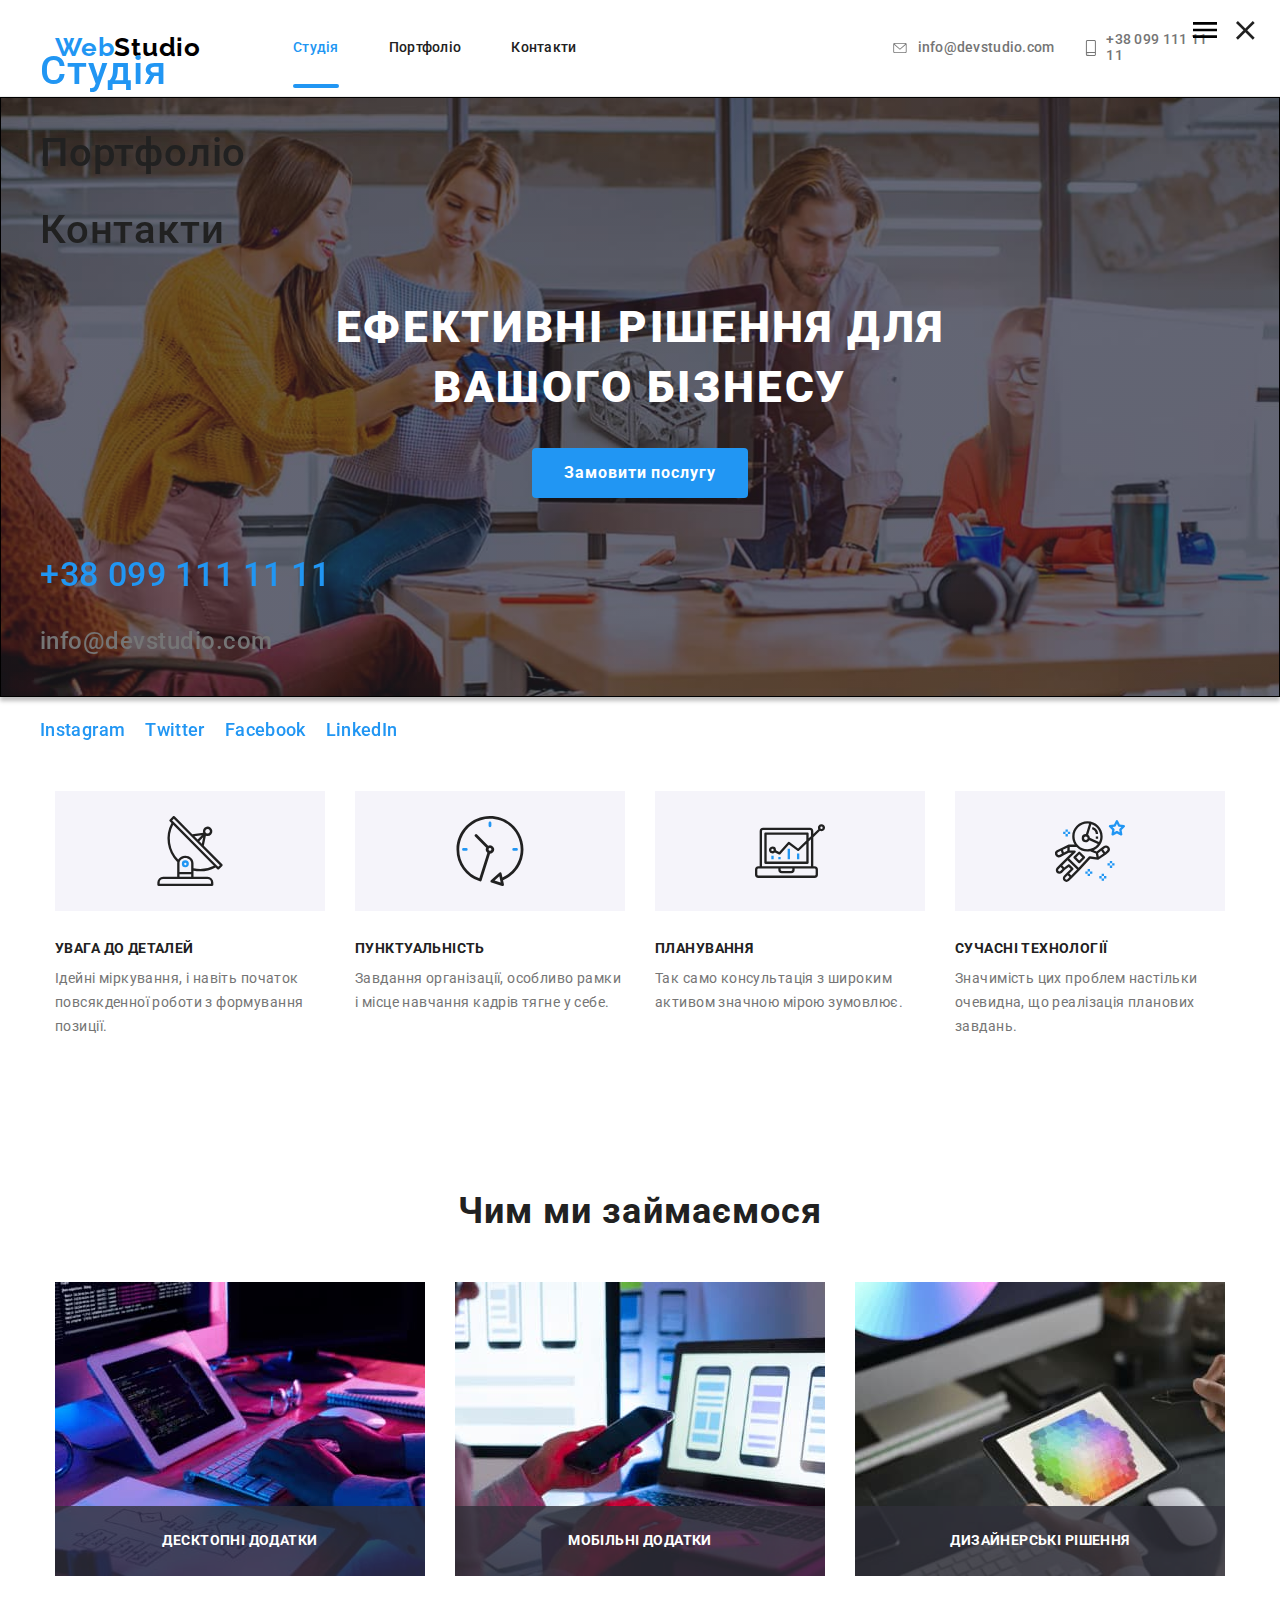
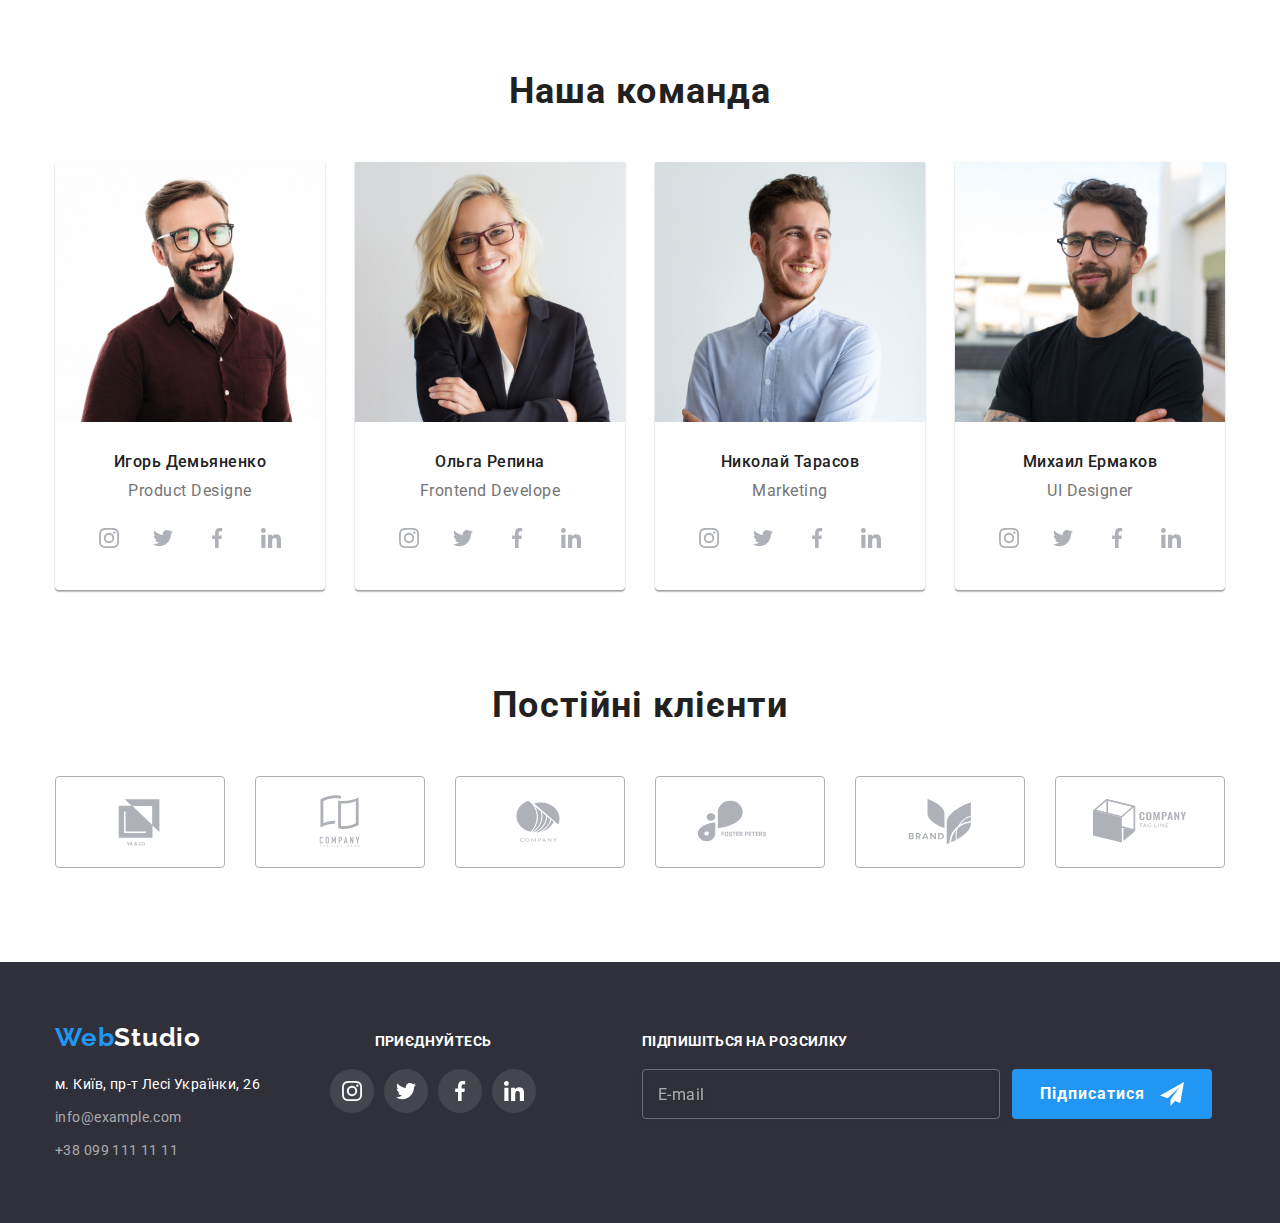
==== commit 78c11fe3: "mobile-menu" ====
--- a/index.html
+++ b/index.html
@@ -18,9 +18,6 @@
     <link
       rel="stylesheet"
       href="https://cdnjs.cloudflare.com/ajax/libs/modern-normalize/1.1.0/modern-normalize.min.css"
-      integrity="sha512-wpPYUAdjBVSE4KJnH1VR1HeZfpl1ub8YT/NKx4PuQ5NmX2tKuGu6U/JRp5y+Y8XG2tV+wKQpNHVUX03MfMFn9Q=="
-      crossorigin="anonymous"
-      referrerpolicy="no-referrer"
     />
     <!-- Personal styles -->
     <link rel="stylesheet" href="./css/main.min.css" />
@@ -45,11 +42,18 @@
             <li><a class="link nav__link" href="">Контакти</a></li>
           </ul>
         </nav>
-        <button class="menu-btn" type="button">
+
+        <button
+          class="menu-btn js-open-menu"
+          aria-expanded="false"
+          aria-controls="menu-conteiner"
+          type="button"
+        >
           <svg width="40" height="40" class="header__btn-icon">
             <use href="./images/icons.svg#menu-btn"></use>
           </svg>
         </button>
+
         <ul class="list header__list">
           <li class="header__mail">
             <a
@@ -77,6 +81,56 @@
     <!-- Main -->
 
     <main>
+      <!-- Mobile menu -->
+
+      <div class="menu-overlay">
+        <div class="menu-conteiner js-menu-container" id="menu-conteiner">
+          <button class="menu-btn js-close-menu" type="button">
+            <svg class="menu-btn__close" width="40" height="40">
+              <use class="menu-btn__icon" href="./images/icons.svg#mobile_close"></use>
+            </svg>
+          </button>
+
+          <ul class="menu list">
+            <li class="menu-studio">
+              <a class="link menu__link menu__link--current" href="./index.html">Студія</a>
+            </li>
+            <li class="menu__portfolio">
+              <a class="link menu__link menu__link--portfolio" href="./portfolio.html">Портфоліо</a>
+            </li>
+            <li class="menu__contacts">
+              <a class="link menu__link menu__link--contacts" href="">Контакти</a>
+            </li>
+          </ul>
+
+          <ul class="list menu__list">
+            <li class="header__phone menu__phone--link">
+              <a class="link menu__phone" href="tel:+380961111111"> +38 099 111 11 11 </a>
+            </li>
+            <li class="header__mail menu__mail--link">
+              <a class="link menu__mail" lang="en" href="mailto:info@devstudio.com">
+                info@devstudio.com
+              </a>
+            </li>
+          </ul>
+
+          <ul class="list social-mobile">
+            <li class="social-mobile-item">
+              <a href="" class="social-mobile-link link">Instagram</a>
+            </li>
+            <li class="social-mobile-item">
+              <a href="" class="social-mobile-link link">Twitter</a>
+            </li>
+            <li class="social-mobile-item">
+              <a href="" class="social-mobile-link link">Facebook</a>
+            </li>
+            <li class="social-mobile-item">
+              <a href="" class="social-mobile-link link">LinkedIn</a>
+            </li>
+          </ul>
+        </div>
+      </div>
+
       <!-- Hero -->
 
       <section class="main">
@@ -214,7 +268,7 @@
       </section>
 
       <!--Teem-->
-      
+
       <section teem>
         <div class="conteiner">
           <h2 class="teem-title">Наша команда</h2>
@@ -397,7 +451,7 @@
 
       <!-- Our client -->
 
-       <section class="clients">
+      <section class="clients">
         <div class="conteiner">
           <h2 class="clients-title">Постійні клієнти</h2>
           <ul class="list clients-list">
@@ -445,12 +499,12 @@
             </li>
           </ul>
         </div>
-      </section> 
+      </section>
     </main>
 
     <!-- Footter -->
 
-     <footer class="footer">
+    <footer class="footer">
       <div class="conteiner footer-block">
         <div class="footer-info">
           <a class="link footer-logo" lang="en" href="./index.html"
@@ -499,7 +553,7 @@
         </div>
 
         <!-- Subscribe -->
-     
+
         <form class="subscribe" name="subscribe">
           <strong class="subscribe__title">Підпишіться на розсилку</strong>
           <input class="subscribe__input" type="email" name="user-mail" placeholder="E-mail" />
@@ -511,7 +565,8 @@
           </button>
         </form>
       </div>
-    </footer> 
+    </footer>
     <script src="./js/modal.js"></script>
+    <script src="./js/mobile-menu.js"></script>
   </body>
 </html>
--- a/css/main.min.css
+++ b/css/main.min.css
@@ -1 +1 @@
-:root{--main-font: "Roboto", sans-serif;--secondary-font: "Raleway", sans-serif;--main-txt-cl: #757575;--accent-txt-cl: #2196f3;--dark-bg-cl: #2f303a;--light-bg-cl: #f5f4fa;--light-bg-portfolio-cl: #eeeeee;--main-white: #ffffff;--icons-color: #afb1b8}.visually-hidden{position:absolute;white-space:nowrap;width:1px;height:1px;overflow:hidden;border:0;padding:0;clip:rect(0 0 0 0);-webkit-clip-path:inset(50%);clip-path:inset(50%);margin:-1px}body{font-family:var(--main-font);color:var(--main-txt-cl)}.link,.list{list-style:none;color:currentColor;text-decoration:none;margin:0;padding:0}h1,h2,h3,h4,h5,p,ul{margin:0;padding:0}img{display:block}.btn{font-family:inherit;font-weight:700;font-size:16px;line-height:1.88em;display:-webkit-box;display:-ms-flexbox;display:flex;letter-spacing:.06em;cursor:pointer;padding:6px 22px;border-radius:4px;border:none;-webkit-transition:color 250ms cubic-bezier(0.4, 0, 0.2, 1),background-color 250ms cubic-bezier(0.4, 0, 0.2, 1),-webkit-box-shadow 250ms cubic-bezier(0.4, 0, 0.2, 1);transition:color 250ms cubic-bezier(0.4, 0, 0.2, 1),background-color 250ms cubic-bezier(0.4, 0, 0.2, 1),-webkit-box-shadow 250ms cubic-bezier(0.4, 0, 0.2, 1);transition:color 250ms cubic-bezier(0.4, 0, 0.2, 1),background-color 250ms cubic-bezier(0.4, 0, 0.2, 1),box-shadow 250ms cubic-bezier(0.4, 0, 0.2, 1);transition:color 250ms cubic-bezier(0.4, 0, 0.2, 1),background-color 250ms cubic-bezier(0.4, 0, 0.2, 1),box-shadow 250ms cubic-bezier(0.4, 0, 0.2, 1),-webkit-box-shadow 250ms cubic-bezier(0.4, 0, 0.2, 1)}.btn:hover,.btn:focus{color:var(--main-white);background-color:var(--accent-txt-cl);-webkit-box-shadow:0px 3px 1px rgba(0,0,0,.1),0px 1px 2px rgba(0,0,0,.08),0px 2px 2px rgba(0,0,0,.12);box-shadow:0px 3px 1px rgba(0,0,0,.1),0px 1px 2px rgba(0,0,0,.08),0px 2px 2px rgba(0,0,0,.12)}.portfolio-btn-current{background-color:#2196f3;color:var(--main-white)}.btn-mode-blue{font-weight:700;font-size:16px;line-height:1.88em;display:-webkit-box;display:-ms-flexbox;display:flex;letter-spacing:.06em;color:#fff;background-color:var(--accent-txt-cl)}.btn-mode-blue{-webkit-box-align:center;-ms-flex-align:center;align-items:center;border-radius:4px;margin:auto;padding:10px 32px;border:none}.btn-mode-blue:focus,.btn-mode-blue:hover{background-color:#188ce8}.conteiner{margin-right:auto;margin-left:auto;padding:0 15px}@media screen and (min-width: 480px){.conteiner{width:480px}}@media screen and (min-width: 768px){.conteiner{width:768px}}@media screen and (min-width: 1200px){.conteiner{width:1200px}}.modal{position:absolute;top:50%;left:50%;background-color:var(--main-white);-webkit-box-shadow:0px 1px 3px rgba(0,0,0,.12),0px 1px 1px rgba(0,0,0,.14),0px 2px 1px rgba(0,0,0,.2);box-shadow:0px 1px 3px rgba(0,0,0,.12),0px 1px 1px rgba(0,0,0,.14),0px 2px 1px rgba(0,0,0,.2);border-radius:4px;padding-left:40px;padding-right:40px;background-color:var(--main-white);-webkit-transition:background-color 250ms cubic-bezier(0.4, 0, 0.2, 1);transition:background-color 250ms cubic-bezier(0.4, 0, 0.2, 1);-webkit-transition:-webkit-transform 250ms cubic-bezier(0.4, 0, 0.2, 1);transition:-webkit-transform 250ms cubic-bezier(0.4, 0, 0.2, 1);transition:transform 250ms cubic-bezier(0.4, 0, 0.2, 1);transition:transform 250ms cubic-bezier(0.4, 0, 0.2, 1), -webkit-transform 250ms cubic-bezier(0.4, 0, 0.2, 1);-webkit-transform:translate(-50%, -50%) scale(1);transform:translate(-50%, -50%) scale(1);z-index:1003}@media screen and (min-width: 768px){.modal{width:450px;height:609px}}@media screen and (min-width: 1200px){.modal{width:528px;height:581px}}.backdrop.is-hidden .modal{-webkit-transform:translate(-50%, -50%) scale(0.4);transform:translate(-50%, -50%) scale(0.4)}.form-btn{position:absolute;top:8px;right:8px;display:-webkit-box;display:-ms-flexbox;display:flex;-webkit-box-pack:center;-ms-flex-pack:center;justify-content:center;-webkit-box-align:center;-ms-flex-align:center;align-items:center;width:30px;height:30px;border-radius:50%;background-color:rgba(0,0,0,0);border:1px solid rgba(0,0,0,.1);padding:0px;cursor:pointer;-webkit-transition:border 250ms cubic-bezier(0.4, 0, 0.2, 1);transition:border 250ms cubic-bezier(0.4, 0, 0.2, 1)}.form-btn:hover,.form-btn:focus{fill:var(--accent-txt-cl)}.form-btn-icon{position:absolute;top:30px;left:12px;-webkit-transition:250ms cubic-bezier(0.4, 0, 0.2, 1);transition:250ms cubic-bezier(0.4, 0, 0.2, 1)}.form-btn__close{-webkit-transition:fill 250ms cubic-bezier(0.4, 0, 0.2, 1);transition:fill 250ms cubic-bezier(0.4, 0, 0.2, 1)}.form-btn__close:hover,.form-btn__close:focus{fill:var(--accent-txt-cl)}.backdrop{position:fixed;top:0;left:0;width:100%;height:100%;background-color:rgba(0,0,0,.2);-webkit-transition:opacity 250ms cubic-bezier(0.4, 0, 0.2, 1),visibility 250ms cubic-bezier(0.4, 0, 0.2, 1);transition:opacity 250ms cubic-bezier(0.4, 0, 0.2, 1),visibility 250ms cubic-bezier(0.4, 0, 0.2, 1);z-index:1002}.backdrop.is-hidden{opacity:0;visibility:hidden;pointer-events:none;-webkit-transition:opacity 250ms cubic-bezier(0.4, 0, 0.2, 1),visibility 250ms cubic-bezier(0.4, 0, 0.2, 1);transition:opacity 250ms cubic-bezier(0.4, 0, 0.2, 1),visibility 250ms cubic-bezier(0.4, 0, 0.2, 1)}.form{position:relative;display:-webkit-box;display:-ms-flexbox;display:flex;-webkit-box-orient:vertical;-webkit-box-direction:normal;-ms-flex-direction:column;flex-direction:column;margin-bottom:10px}.form__title{display:block;font-weight:700;font-size:20px;line-height:1.15em;text-align:center;letter-spacing:.03em;color:#212121;padding-top:40px;margin-bottom:12px}.form__text{margin-bottom:4px;display:block;font-size:12px;line-height:1.17em;letter-spacing:.01em;color:var(--main-txt-cl)}.form__input{width:100%;height:40px;border:1px solid rgba(33,33,33,.2);border-radius:4px;padding:11px 42px;-webkit-transition:border 250ms cubic-bezier(0.4, 0, 0.2, 1);transition:border 250ms cubic-bezier(0.4, 0, 0.2, 1)}.form__input:hover+.form-btn-icon,.form__input:focus+.form-btn-icon{fill:var(--accent-txt-cl)}.form__input:hover,.form__input:focus{border-color:var(--accent-txt-cl);outline-color:var(--accent-txt-cl)}.form__input--coment{width:100%;height:120px;padding:12px 16px;border:1px solid rgba(33,33,33,.2);border-radius:4px;resize:none;font-weight:400;font-size:14px;line-height:1.14;letter-spacing:.01em;-webkit-transition:border 250ms cubic-bezier(0.4, 0, 0.2, 1);transition:border 250ms cubic-bezier(0.4, 0, 0.2, 1)}.form__input--coment:hover,.form__input--coment:focus{border-color:var(--accent-txt-cl);outline-color:var(--accent-txt-cl)}.form__input--coment--coment::-webkit-input-placeholder{font-weight:400;font-size:14px;line-height:1.14;letter-spacing:.01em;color:rgba(117,117,117,.5)}.form__input--coment--coment::-moz-placeholder{font-weight:400;font-size:14px;line-height:1.14;letter-spacing:.01em;color:rgba(117,117,117,.5)}.form__input--coment--coment:-ms-input-placeholder{font-weight:400;font-size:14px;line-height:1.14;letter-spacing:.01em;color:rgba(117,117,117,.5)}.form__input--coment--coment::-ms-input-placeholder{font-weight:400;font-size:14px;line-height:1.14;letter-spacing:.01em;color:rgba(117,117,117,.5)}.form__input--coment--coment::placeholder{font-weight:400;font-size:14px;line-height:1.14;letter-spacing:.01em;color:rgba(117,117,117,.5)}.checkbox{display:-webkit-box;display:-ms-flexbox;display:flex;-webkit-box-pack:center;-ms-flex-pack:center;justify-content:center;margin-bottom:30px}.checkbox__group{position:relative;display:-webkit-box;display:-ms-flexbox;display:flex;-webkit-box-align:center;-ms-flex-align:center;align-items:center;-webkit-box-pack:center;-ms-flex-pack:center;justify-content:center;-webkit-transform:background-image 250ms cubic-bezier(0.4, 0, 0.2, 1);transform:background-image 250ms cubic-bezier(0.4, 0, 0.2, 1);width:425px;height:24px}.checkbox__text--link{color:var(--accent-txt-cl);margin-left:4px;text-decoration:underline}.checkbox__input{position:absolute;white-space:nowrap;width:1px;height:1px;overflow:hidden;border:0;padding:0;clip:rect(0 0 0 0);-webkit-clip-path:inset(50%);clip-path:inset(50%);margin:-1px;margin-right:8px}.checkbox__text,.checkbox__text--link{font-size:14px;line-height:1.17em;letter-spacing:.03em}.checkbox__icon{width:16px;height:15px;margin-right:8px;border:2px solid var(--dark-bg-cl);border-radius:2px;-webkit-transition:250ms cubic-bezier(0.4, 0, 0.2, 1);transition:250ms cubic-bezier(0.4, 0, 0.2, 1)}.checkbox__input:checked+.checkbox__icon{background-color:var(--accent-txt-cl);background-image:url(../images/icons/form-icons/check.svg);background-repeat:no-repeat;background-position:center;border-radius:2px;background-origin:border-box;-webkit-transform:background-color 250ms cubic-bezier(0.4, 0, 0.2, 1);transform:background-color 250ms cubic-bezier(0.4, 0, 0.2, 1);-webkit-transform:background-image 250ms cubic-bezier(0.4, 0, 0.2, 1);transform:background-image 250ms cubic-bezier(0.4, 0, 0.2, 1);border-color:rgba(0,0,0,0)}.checkbox__input:hover+.checkbox__icon,.checkbox__input:focus+.checkbox__icon{border:2px solid var(--accent-txt-cl);border-radius:2px;-webkit-transform:border-color 250ms cubic-bezier(0.4, 0, 0.2, 1);transform:border-color 250ms cubic-bezier(0.4, 0, 0.2, 1)}.subscribe{padding-top:0}@media screen and (min-width: 768px){.subscribe{padding-top:60px;text-align:center;width:450px;margin:0 auto}}@media screen and (min-width: 1200px){.subscribe{position:relative;width:570px;height:86px;padding-top:0;text-align:start}}.subscribe__title{display:block;font-weight:700;font-size:14px;line-height:16px;letter-spacing:.03em;text-transform:uppercase;color:var(--main-white);margin-bottom:20px}@media screen and (max-width: 767px){.subscribe__title{text-align:center}}.subscribe__input{height:50px;padding:16px 15px;width:100%;margin-bottom:20px;border:1px solid rgba(255,255,255,.3);-webkit-filter:drop-shadow(0px 4px 4px rgba(0, 0, 0, 0.15));filter:drop-shadow(0px 4px 4px rgba(0, 0, 0, 0.15));border-radius:4px;outline:var(--accent-txt-cl);background-color:rgba(0,0,0,0);-webkit-transition:border 250ms cubic-bezier(0.4, 0, 0.2, 1);transition:border 250ms cubic-bezier(0.4, 0, 0.2, 1);color:var(--main-txt-cl)}@media screen and (min-width: 1200px){.subscribe__input{width:358px;margin-right:12px}}.subscribe__input::-webkit-input-placeholder{letter-spacing:.03em;color:rgba(255,255,255,.6)}.subscribe__input::-moz-placeholder{letter-spacing:.03em;color:rgba(255,255,255,.6)}.subscribe__input:-ms-input-placeholder{letter-spacing:.03em;color:rgba(255,255,255,.6)}.subscribe__input::-ms-input-placeholder{letter-spacing:.03em;color:rgba(255,255,255,.6)}.subscribe__input::placeholder{letter-spacing:.03em;color:rgba(255,255,255,.6)}.subscribe__input:hover,.subscribe__input:focus{border-color:var(--accent-txt-cl);outline-color:var(--accent-txt-cl)}.subscribe-btn__txt{margin-right:12px}@media screen and (min-width: 1200px){.subscribe-btn__txt{position:absolute;top:10px;left:28px}}@media screen and (min-width: 1200px){.subscribe-btn__icon{position:absolute;-webkit-box-align:center;-ms-flex-align:center;align-items:center;top:13px;right:28px}}@media screen and (min-width: 1200px){.btn-mode-blue__subscribe{position:absolute;width:200px;height:50px;bottom:0;right:0}}.portfolio-overlay{position:absolute;width:100%;height:100%;top:0;left:0;overflow:hidden}.portfolio-overlay-text{position:absolute;color:var(--main-white);font-size:18px;line-height:1.56em;letter-spacing:.03em;display:-webkit-box;display:-ms-flexbox;display:flex;-webkit-box-align:center;-ms-flex-align:center;align-items:center;-webkit-box-pack:center;-ms-flex-pack:center;justify-content:center;padding:63px 24px;background:rgba(33,150,243,.9);top:0;left:0;-webkit-transform:translateY(100%);transform:translateY(100%);-webkit-transition:-webkit-transform 250ms cubic-bezier(0.4, 0, 0.2, 1);transition:-webkit-transform 250ms cubic-bezier(0.4, 0, 0.2, 1);transition:transform 250ms cubic-bezier(0.4, 0, 0.2, 1);transition:transform 250ms cubic-bezier(0.4, 0, 0.2, 1), -webkit-transform 250ms cubic-bezier(0.4, 0, 0.2, 1)}.portfolio-link:hover .portfolio-overlay-text,.portfolio-link:focus .portfolio-overlay-text{-webkit-transform:translateY(0);transform:translateY(0);opacity:1;overflow:hidden}.header{background-color:var(--main-white);border-bottom:1px solid #ececec}.header-conteiner{display:-webkit-box;display:-ms-flexbox;display:flex;-webkit-box-align:center;-ms-flex-align:center;align-items:center;position:relative}.header__list{display:none}@media screen and (min-width: 768px){.header__list{display:block;-webkit-box-align:center;-ms-flex-align:center;align-items:center}}@media screen and (min-width: 1200px){.header__list{display:-webkit-box;display:-ms-flexbox;display:flex;-webkit-box-align:center;-ms-flex-align:center;align-items:center;-webkit-box-pack:center;-ms-flex-pack:center;justify-content:center}}.header__phone-icon,.header__mail-icon{fill:currentColor}@media screen and (min-width: 768px){.header__phone-icon{width:10px;height:14px;margin-right:10px}}@media screen and (min-width: 1200px){.header__phone-icon{width:12px;height:16px;margin-right:10px}}@media screen and (min-width: 768px){.header__mail-icon{width:14px;height:10px;margin-right:10px}}@media screen and (min-width: 1200px){.header__mail-icon{width:16px;height:10px;margin-right:10px}}@media screen and (max-width: 1199px){.header__mail{margin-bottom:10px}}.menu-btn{display:block;margin:0;padding:0;border:none;background:none;position:fixed;top:10px;right:15px}@media screen and (min-width: 768px){.menu-btn{display:none}}.header-logo{font-family:"Raleway";font-style:normal;font-weight:700;padding:16px 0;font-size:24px;line-height:1.117em;letter-spacing:.03em;color:#2196f3;color:var(--accent-txt-cl)}@media screen and (min-width: 768px){.header-logo{padding:26px 0;margin-right:87px}}@media screen and (min-width: 1200px){.header-logo{margin-right:92px;font-size:26px;line-height:1.19em}}.header-logo__cl{color:#000}.header__link{color:var(--main-txt-cl);font-weight:500;letter-spacing:.02em;-webkit-transition:color 250ms cubic-bezier(0.4, 0, 0.2, 1);transition:color 250ms cubic-bezier(0.4, 0, 0.2, 1)}@media screen and (min-width: 1200px){.header__link--letter{margin-right:30px}}.header__link--phone,.header__link--letter{display:-webkit-box;display:-ms-flexbox;display:flex;-webkit-box-align:center;-ms-flex-align:center;align-items:center}@media screen and (max-width: 1199px){.header__link--phone,.header__link--letter{font-size:12px;line-height:1.17em}.header__link--phone:focus,.header__link--letter:focus{color:var(--accent-txt-cl)}}@media screen and (min-width: 1200px){.header__link--phone,.header__link--letter{font-size:14px;line-height:1.14em;padding:32px 0}.header__link--phone:hover,.header__link--phone:focus,.header__link--letter:hover,.header__link--letter:focus{color:var(--accent-txt-cl)}}.nav__list{display:none}@media screen and (min-width: 768px){.nav__list{display:-webkit-box;display:-ms-flexbox;display:flex;gap:50px;-webkit-box-align:center;-ms-flex-align:center;align-items:center;margin-right:96px}}@media screen and (min-width: 1200px){.nav__list{margin-right:315px}}.nav__link{position:relative;font-weight:500;font-size:14px;line-height:1.14em;letter-spacing:.02em;color:#212121;display:block;padding:32px 0;-webkit-transition:color 250ms cubic-bezier(0.4, 0, 0.2, 1);transition:color 250ms cubic-bezier(0.4, 0, 0.2, 1)}@media screen and (min-width: 768px){.nav__link:focus{color:var(--accent-txt-cl)}}@media screen and (min-width: 1200px){.nav__link:hover,.nav__link:focus{color:var(--accent-txt-cl)}}.nav__link--current{font-weight:500;font-size:14px;line-height:1.14em;letter-spacing:.02em;color:#2196f3;color:var(--accent-txt-cl)}.nav__link--current::after{content:" ";position:absolute;left:0;bottom:0;width:100%;height:4px;background-color:var(--accent-txt-cl);border-radius:2px}.main{background-color:#c4c4c4;background-repeat:no-repeat;background-position:center;background-size:cover;max-width:1600px;margin-left:auto;margin-right:auto;background-image:-webkit-gradient(linear, left bottom, left top, from(rgba(47, 48, 58, 0.4)), to(rgba(47, 48, 58, 0.4))),url(../images/Hero.jpg);background-image:linear-gradient(0deg, rgba(47, 48, 58, 0.4), rgba(47, 48, 58, 0.4)),url(../images/Hero.jpg);border:1px solid #000;-webkit-box-shadow:0px 4px 4px rgba(0,0,0,.25);box-shadow:0px 4px 4px rgba(0,0,0,.25);display:none}@media screen and (min-width: 768px){.main{display:block;height:400px;padding-top:118px;padding-bottom:118px}}@media screen and (min-width: 1200px){.main{display:block;height:600px;padding-top:200px;padding-bottom:200px}}.main__text{margin:0 auto;margin-bottom:30px;font-weight:900;text-align:center;letter-spacing:.06em;text-transform:uppercase;color:var(--main-white)}@media screen and (min-width: 768px){.main__text{max-width:360px;font-size:26px;line-height:1.62em}}@media screen and (min-width: 1200px){.main__text{max-width:696px;font-size:44px;line-height:1.36em}}.about{padding:60px 0}@media screen and (min-width: 1200px){.about{padding:94px 0}}.about__title{font-weight:700;font-size:14px;line-height:1.14em;letter-spacing:.03em;text-transform:uppercase;color:#212121;margin-bottom:10px}@media screen and (max-width: 767px){.about__title{text-align:center}}.about__text{font-weight:400;font-size:14px;line-height:1.71em;letter-spacing:.03em}@media screen and (min-width: 768px){.about__list{display:-webkit-box;display:-ms-flexbox;display:flex;-ms-flex-wrap:wrap;flex-wrap:wrap;gap:30px}}@media screen and (min-width: 1200px){.about__list{display:-webkit-box;display:-ms-flexbox;display:flex;gap:30px}}.about__item{max-width:450px;padding-bottom:30px}@media screen and (min-width: 768px){.about__item{width:354px;padding-bottom:57px}}@media screen and (min-width: 1200px){.about__item{width:270px}}.about__item::before{display:block;content:"";height:120px;background-position:center;background-repeat:no-repeat;background-color:#f5f4fa;margin-bottom:30px}.about__item:nth-child(1)::before{background-image:url(../images/icons/edit-icon/antenna.svg)}.about__item:nth-child(2)::before{background-image:url(../images/icons/edit-icon/clock.svg)}.about__item:nth-child(3)::before{background-image:url(../images/icons/edit-icon/diagram.svg)}.about__item:nth-child(4)::before{background-image:url(../images/icons/edit-icon/astronaut.svg)}.specification{display:none}@media screen and (min-width: 1200px){.specification{display:block;padding-bottom:94px}.specification-title{font-weight:700;font-size:36px;line-height:1.17em;letter-spacing:.03em;color:#212121;text-align:center;margin-bottom:50px}.specification-list{display:-webkit-box;display:-ms-flexbox;display:flex;gap:30px}.specification-img{position:relative}.specification-text{font-weight:700;font-size:14px;line-height:1.14em;text-align:center;letter-spacing:.03em;text-transform:uppercase;color:var(--main-white);background:rgba(47,48,58,.8);display:-webkit-box;display:-ms-flexbox;display:flex;position:absolute;width:370px;height:70px;-webkit-box-align:center;-ms-flex-align:center;align-items:center;-webkit-box-pack:center;-ms-flex-pack:center;justify-content:center;left:0;bottom:0}}.teem{background:#f5f4fa;padding:94px 0}.teem-title{font-weight:700;font-size:28px;line-height:1.18em;letter-spacing:.03em;color:#212121;text-align:center;margin-bottom:50px}@media screen and (min-width: 1200px){.teem-title{font-size:36px;line-height:1.17em}}@media screen and (min-width: 768px){.teem-list{display:-webkit-box;display:-ms-flexbox;display:flex;-ms-flex-wrap:wrap;flex-wrap:wrap;gap:30px;-webkit-box-align:center;-ms-flex-align:center;align-items:center;-webkit-box-pack:center;-ms-flex-pack:center;justify-content:center}}@media screen and (min-width: 1200px){.teem-list{display:-webkit-box;display:-ms-flexbox;display:flex;gap:30px}}.teem-link{background-color:var(--main-white);-webkit-box-shadow:0px 1px 3px rgba(0,0,0,.12),0px 1px 1px rgba(0,0,0,.14),0px 2px 1px rgba(0,0,0,.2);box-shadow:0px 1px 3px rgba(0,0,0,.12),0px 1px 1px rgba(0,0,0,.14),0px 2px 1px rgba(0,0,0,.2);border-radius:0px 0px 4px 4px}.teem-img{text-align:center}.social{padding:30px 10px}.social-item{border-radius:50%}.social-title{font-weight:500;font-size:16px;line-height:1.19em;letter-spacing:.03em;color:#212121;margin-bottom:10px;text-align:center}.social-text{font-weight:400;font-size:16px;line-height:1.19em;letter-spacing:.03em;margin-bottom:16px;text-align:center}.social-list{display:-webkit-box;display:-ms-flexbox;display:flex;-webkit-box-align:center;-ms-flex-align:center;align-items:center;-webkit-box-pack:center;-ms-flex-pack:center;justify-content:center;gap:10px}.social-icon{fill:currentColor}.social-link{display:-webkit-box;display:-ms-flexbox;display:flex;-webkit-box-align:center;-ms-flex-align:center;align-items:center;-webkit-box-pack:center;-ms-flex-pack:center;justify-content:center;width:44px;height:44px;background-color:var(--main-white);color:var(--icons-color);border-radius:50%;-webkit-transition:background-color 250ms cubic-bezier(0.4, 0, 0.2, 1),color 250ms cubic-bezier(0.4, 0, 0.2, 1);transition:background-color 250ms cubic-bezier(0.4, 0, 0.2, 1),color 250ms cubic-bezier(0.4, 0, 0.2, 1)}.social-link:focus,.social-link:hover{border-radius:50%;background-color:var(--accent-txt-cl);color:var(--main-white)}.clients{padding:94px 0}.clients-title{font-weight:700;font-size:33px;line-height:1.18em;text-align:center;letter-spacing:.03em;color:#212121;text-align:center;margin-bottom:50px}@media screen and (min-width: 1200px){.clients-title{font-size:36px;line-height:1.17em}}.clients-list{display:-webkit-box;display:-ms-flexbox;display:flex;-ms-flex-wrap:wrap;flex-wrap:wrap;-webkit-box-align:center;-ms-flex-align:center;align-items:center;-webkit-box-pack:center;-ms-flex-pack:center;justify-content:center;gap:30px}@media screen and (min-width: 1200px){.clients-list{display:-webkit-box;display:-ms-flexbox;display:flex;-webkit-box-align:center;-ms-flex-align:center;align-items:center;-webkit-box-pack:center;-ms-flex-pack:center;justify-content:center;gap:30px}}.clients-icon{fill:currentColor}.clients-link{display:-webkit-box;display:-ms-flexbox;display:flex;-webkit-box-align:center;-ms-flex-align:center;align-items:center;-webkit-box-pack:center;-ms-flex-pack:center;justify-content:center;width:170px;height:92px;background-color:var(--main-white);border:1px solid #afb1b8;border-radius:4px;color:var(--icons-color);-webkit-transition:border-color 250ms cubic-bezier(0.4, 0, 0.2, 1),color 250ms cubic-bezier(0.4, 0, 0.2, 1);transition:border-color 250ms cubic-bezier(0.4, 0, 0.2, 1),color 250ms cubic-bezier(0.4, 0, 0.2, 1)}.clients-link:focus,.clients-link:hover{border-color:var(--accent-txt-cl);color:var(--accent-txt-cl)}.footer{background:#2f303a;padding:60px 0}@media screen and (min-width: 768px){.footer-block{display:-webkit-box;display:-ms-flexbox;display:flex;-webkit-box-align:baseline;-ms-flex-align:baseline;align-items:baseline;-ms-flex-wrap:wrap;flex-wrap:wrap;padding-top:0}}@media screen and (min-width: 1200px){.footer-block{-ms-flex-wrap:nowrap;flex-wrap:nowrap}}.footer-info{text-align:center}@media screen and (min-width: 768px){.footer-info{margin-right:165px;margin-left:76px;text-align:unset}}@media screen and (min-width: 1200px){.footer-info{margin-right:70px;margin-left:0;text-align:unset}}.footer-text{font-weight:400;font-size:14px;line-height:1.71em;letter-spacing:.03em;color:#fff;margin-bottom:8px}@media screen and (min-width: 1200px){.footer-text{margin-bottom:9px}}.footer-tel:hover,.footer-tel:focus{color:var(--accent-txt-cl)}@media screen and (max-width: 767px){.footer-conect{padding:60px 0}}@media screen and (min-width: 1200px){.footer-conect{margin-right:93px}}.footer-conect-list{display:-webkit-box;display:-ms-flexbox;display:flex;-webkit-box-align:center;-ms-flex-align:center;align-items:center;-webkit-box-pack:center;-ms-flex-pack:center;justify-content:center;gap:10px}.footer-conect-text{font-weight:700;font-size:14px;line-height:16px;letter-spacing:.03em;text-transform:uppercase;color:#fff;margin-bottom:20px;text-align:center}.footer-link,.footer-tel{font-weight:400;font-size:14px;line-height:1.71em;letter-spacing:.03em;color:rgba(255,255,255,.6);-webkit-transition:color 250ms cubic-bezier(0.4, 0, 0.2, 1);transition:color 250ms cubic-bezier(0.4, 0, 0.2, 1)}.footer-link{display:block;margin-bottom:8px}@media screen and (min-width: 1200px){.footer-link{margin-bottom:9px}}.footer-link-icon{display:-webkit-box;display:-ms-flexbox;display:flex;width:44px;height:44px;-webkit-box-align:center;-ms-flex-align:center;align-items:center;-webkit-box-pack:center;-ms-flex-pack:center;justify-content:center;border-radius:50%;fill:var(--main-white);background-color:rgba(255,255,255,.1019607843);-webkit-transition:background-color 250ms cubic-bezier(0.4, 0, 0.2, 1);transition:background-color 250ms cubic-bezier(0.4, 0, 0.2, 1)}.footer-link-icon:focus,.footer-link-icon:hover{border-radius:50%;background-color:var(--accent-txt-cl);fill:var(--main-white)}.footer-link:hover,.footer-link:focus{color:var(--accent-txt-cl)}.footer-logo{font-family:"Raleway";font-style:normal;font-weight:700;font-size:24px;line-height:1.17px;letter-spacing:.03em;color:#2196f3;display:block;margin-bottom:20px}@media screen and (min-width: 1200px){.footer-logo{font-size:26px;line-height:1.14em}}.footer-logo-cl{font-family:"Raleway";font-weight:700;font-size:26px;line-height:1.19em;letter-spacing:.03em;color:#fff}.address{font-style:normal}.portfolio-btn{display:-webkit-box;display:-ms-flexbox;display:flex;gap:8px;-webkit-box-pack:center;-ms-flex-pack:center;justify-content:center;margin-bottom:50px}.portfolio-btn-current{background-color:#2196f3;color:var(--main-white)}.description{position:relative;display:block;padding:20px 24px;border-right:1px solid #eee;border-bottom:1px solid #eee;border-left:1px solid #eee;background-color:#fff}.description-title{font-weight:700;font-size:18px;line-height:2em;letter-spacing:.06em;margin-bottom:4px;color:#212121}.description-text{font-weight:400;font-size:16px;line-height:1.88em;letter-spacing:.03em;color:#757575}.portfolio{padding:94px 0}.portfolio-list{display:-webkit-box;display:-ms-flexbox;display:flex;-ms-flex-wrap:wrap;flex-wrap:wrap;gap:30px}.portfolio-link{position:relative;-webkit-transition:-webkit-box-shadow 250ms cubic-bezier(0.4, 0, 0.2, 1);transition:-webkit-box-shadow 250ms cubic-bezier(0.4, 0, 0.2, 1);transition:box-shadow 250ms cubic-bezier(0.4, 0, 0.2, 1);transition:box-shadow 250ms cubic-bezier(0.4, 0, 0.2, 1), -webkit-box-shadow 250ms cubic-bezier(0.4, 0, 0.2, 1)}.portfolio-item{display:list-item;max-width:370px;border:1px #eee}.portfolio-link:hover,.portfolio-link:focus{display:block;-webkit-box-shadow:0px 1px 1px rgba(0,0,0,.12),0px 4px 4px rgba(0,0,0,.06),1px 4px 6px rgba(0,0,0,.16);box-shadow:0px 1px 1px rgba(0,0,0,.12),0px 4px 4px rgba(0,0,0,.06),1px 4px 6px rgba(0,0,0,.16);-webkit-transition:250ms cubic-bezier(0.4, 0, 0.2, 1);transition:250ms cubic-bezier(0.4, 0, 0.2, 1)}/*# sourceMappingURL=main.min.css.map */+:root{--main-font: "Roboto", sans-serif;--secondary-font: "Raleway", sans-serif;--main-txt-cl: #757575;--accent-txt-cl: #2196f3;--dark-bg-cl: #2f303a;--light-bg-cl: #f5f4fa;--light-bg-portfolio-cl: #eeeeee;--main-white: #ffffff;--icons-color: #afb1b8}.visually-hidden{position:absolute;white-space:nowrap;width:1px;height:1px;overflow:hidden;border:0;padding:0;clip:rect(0 0 0 0);-webkit-clip-path:inset(50%);clip-path:inset(50%);margin:-1px}body{font-family:var(--main-font);color:var(--main-txt-cl)}.link,.list{list-style:none;color:currentColor;text-decoration:none;margin:0;padding:0}h1,h2,h3,h4,h5,p,ul{margin:0;padding:0}img{display:block}.btn{font-family:inherit;font-weight:700;font-size:16px;line-height:1.88em;display:-webkit-box;display:-ms-flexbox;display:flex;letter-spacing:.06em;cursor:pointer;padding:6px 22px;border-radius:4px;border:none;-webkit-transition:color 250ms cubic-bezier(0.4, 0, 0.2, 1),background-color 250ms cubic-bezier(0.4, 0, 0.2, 1),-webkit-box-shadow 250ms cubic-bezier(0.4, 0, 0.2, 1);transition:color 250ms cubic-bezier(0.4, 0, 0.2, 1),background-color 250ms cubic-bezier(0.4, 0, 0.2, 1),-webkit-box-shadow 250ms cubic-bezier(0.4, 0, 0.2, 1);transition:color 250ms cubic-bezier(0.4, 0, 0.2, 1),background-color 250ms cubic-bezier(0.4, 0, 0.2, 1),box-shadow 250ms cubic-bezier(0.4, 0, 0.2, 1);transition:color 250ms cubic-bezier(0.4, 0, 0.2, 1),background-color 250ms cubic-bezier(0.4, 0, 0.2, 1),box-shadow 250ms cubic-bezier(0.4, 0, 0.2, 1),-webkit-box-shadow 250ms cubic-bezier(0.4, 0, 0.2, 1)}.btn:hover,.btn:focus{color:var(--main-white);background-color:var(--accent-txt-cl);-webkit-box-shadow:0px 3px 1px rgba(0,0,0,.1),0px 1px 2px rgba(0,0,0,.08),0px 2px 2px rgba(0,0,0,.12);box-shadow:0px 3px 1px rgba(0,0,0,.1),0px 1px 2px rgba(0,0,0,.08),0px 2px 2px rgba(0,0,0,.12)}.portfolio-btn-current{background-color:#2196f3;color:var(--main-white)}.btn-mode-blue{font-weight:700;font-size:16px;line-height:1.88em;display:-webkit-box;display:-ms-flexbox;display:flex;letter-spacing:.06em;color:#fff;background-color:var(--accent-txt-cl)}.btn-mode-blue{-webkit-box-align:center;-ms-flex-align:center;align-items:center;border-radius:4px;margin:auto;padding:10px 32px;border:none}.btn-mode-blue:focus,.btn-mode-blue:hover{background-color:#188ce8}.conteiner{margin-right:auto;margin-left:auto;padding:0 15px}@media screen and (min-width: 480px){.conteiner{width:480px}}@media screen and (min-width: 768px){.conteiner{width:768px}}@media screen and (min-width: 1200px){.conteiner{width:1200px}}.modal{position:absolute;top:50%;left:50%;background-color:var(--main-white);-webkit-box-shadow:0px 1px 3px rgba(0,0,0,.12),0px 1px 1px rgba(0,0,0,.14),0px 2px 1px rgba(0,0,0,.2);box-shadow:0px 1px 3px rgba(0,0,0,.12),0px 1px 1px rgba(0,0,0,.14),0px 2px 1px rgba(0,0,0,.2);border-radius:4px;padding-left:40px;padding-right:40px;background-color:var(--main-white);-webkit-transition:background-color 250ms cubic-bezier(0.4, 0, 0.2, 1);transition:background-color 250ms cubic-bezier(0.4, 0, 0.2, 1);-webkit-transition:-webkit-transform 250ms cubic-bezier(0.4, 0, 0.2, 1);transition:-webkit-transform 250ms cubic-bezier(0.4, 0, 0.2, 1);transition:transform 250ms cubic-bezier(0.4, 0, 0.2, 1);transition:transform 250ms cubic-bezier(0.4, 0, 0.2, 1), -webkit-transform 250ms cubic-bezier(0.4, 0, 0.2, 1);-webkit-transform:translate(-50%, -50%) scale(1);transform:translate(-50%, -50%) scale(1);z-index:1003}@media screen and (min-width: 768px){.modal{width:450px;height:609px}}@media screen and (min-width: 1200px){.modal{width:528px;height:581px}}.backdrop.is-hidden .modal{-webkit-transform:translate(-50%, -50%) scale(0.4);transform:translate(-50%, -50%) scale(0.4)}.form-btn{position:absolute;top:8px;right:8px;display:-webkit-box;display:-ms-flexbox;display:flex;-webkit-box-pack:center;-ms-flex-pack:center;justify-content:center;-webkit-box-align:center;-ms-flex-align:center;align-items:center;width:30px;height:30px;border-radius:50%;background-color:rgba(0,0,0,0);border:1px solid rgba(0,0,0,.1);padding:0px;cursor:pointer;-webkit-transition:border 250ms cubic-bezier(0.4, 0, 0.2, 1);transition:border 250ms cubic-bezier(0.4, 0, 0.2, 1)}.form-btn:hover,.form-btn:focus{fill:var(--accent-txt-cl)}.form-btn-icon{position:absolute;top:30px;left:12px;-webkit-transition:250ms cubic-bezier(0.4, 0, 0.2, 1);transition:250ms cubic-bezier(0.4, 0, 0.2, 1)}.form-btn__close{-webkit-transition:fill 250ms cubic-bezier(0.4, 0, 0.2, 1);transition:fill 250ms cubic-bezier(0.4, 0, 0.2, 1)}.form-btn__close:hover,.form-btn__close:focus{fill:var(--accent-txt-cl)}.backdrop{position:fixed;top:0;left:0;width:100%;height:100%;background-color:rgba(0,0,0,.2);-webkit-transition:opacity 250ms cubic-bezier(0.4, 0, 0.2, 1),visibility 250ms cubic-bezier(0.4, 0, 0.2, 1);transition:opacity 250ms cubic-bezier(0.4, 0, 0.2, 1),visibility 250ms cubic-bezier(0.4, 0, 0.2, 1);z-index:1002}.backdrop.is-hidden{opacity:0;visibility:hidden;pointer-events:none;-webkit-transition:opacity 250ms cubic-bezier(0.4, 0, 0.2, 1),visibility 250ms cubic-bezier(0.4, 0, 0.2, 1);transition:opacity 250ms cubic-bezier(0.4, 0, 0.2, 1),visibility 250ms cubic-bezier(0.4, 0, 0.2, 1)}.form{position:relative;display:-webkit-box;display:-ms-flexbox;display:flex;-webkit-box-orient:vertical;-webkit-box-direction:normal;-ms-flex-direction:column;flex-direction:column;margin-bottom:10px}.form__title{display:block;font-weight:700;font-size:20px;line-height:1.15em;text-align:center;letter-spacing:.03em;color:#212121;padding-top:40px;margin-bottom:12px}.form__text{margin-bottom:4px;display:block;font-size:12px;line-height:1.17em;letter-spacing:.01em;color:var(--main-txt-cl)}.form__input{width:100%;height:40px;border:1px solid rgba(33,33,33,.2);border-radius:4px;padding:11px 42px;-webkit-transition:border 250ms cubic-bezier(0.4, 0, 0.2, 1);transition:border 250ms cubic-bezier(0.4, 0, 0.2, 1)}.form__input:hover+.form-btn-icon,.form__input:focus+.form-btn-icon{fill:var(--accent-txt-cl)}.form__input:hover,.form__input:focus{border-color:var(--accent-txt-cl);outline-color:var(--accent-txt-cl)}.form__input--coment{width:100%;height:120px;padding:12px 16px;border:1px solid rgba(33,33,33,.2);border-radius:4px;resize:none;font-weight:400;font-size:14px;line-height:1.14;letter-spacing:.01em;-webkit-transition:border 250ms cubic-bezier(0.4, 0, 0.2, 1);transition:border 250ms cubic-bezier(0.4, 0, 0.2, 1)}.form__input--coment:hover,.form__input--coment:focus{border-color:var(--accent-txt-cl);outline-color:var(--accent-txt-cl)}.form__input--coment--coment::-webkit-input-placeholder{font-weight:400;font-size:14px;line-height:1.14;letter-spacing:.01em;color:rgba(117,117,117,.5)}.form__input--coment--coment::-moz-placeholder{font-weight:400;font-size:14px;line-height:1.14;letter-spacing:.01em;color:rgba(117,117,117,.5)}.form__input--coment--coment:-ms-input-placeholder{font-weight:400;font-size:14px;line-height:1.14;letter-spacing:.01em;color:rgba(117,117,117,.5)}.form__input--coment--coment::-ms-input-placeholder{font-weight:400;font-size:14px;line-height:1.14;letter-spacing:.01em;color:rgba(117,117,117,.5)}.form__input--coment--coment::placeholder{font-weight:400;font-size:14px;line-height:1.14;letter-spacing:.01em;color:rgba(117,117,117,.5)}.checkbox{display:-webkit-box;display:-ms-flexbox;display:flex;-webkit-box-pack:center;-ms-flex-pack:center;justify-content:center;margin-bottom:30px}.checkbox__group{position:relative;display:-webkit-box;display:-ms-flexbox;display:flex;-webkit-box-align:center;-ms-flex-align:center;align-items:center;-webkit-box-pack:center;-ms-flex-pack:center;justify-content:center;-webkit-transform:background-image 250ms cubic-bezier(0.4, 0, 0.2, 1);transform:background-image 250ms cubic-bezier(0.4, 0, 0.2, 1);width:425px;height:24px}.checkbox__text--link{color:var(--accent-txt-cl);margin-left:4px;text-decoration:underline}.checkbox__input{position:absolute;white-space:nowrap;width:1px;height:1px;overflow:hidden;border:0;padding:0;clip:rect(0 0 0 0);-webkit-clip-path:inset(50%);clip-path:inset(50%);margin:-1px;margin-right:8px}.checkbox__text,.checkbox__text--link{font-size:14px;line-height:1.17em;letter-spacing:.03em}.checkbox__icon{width:16px;height:15px;margin-right:8px;border:2px solid var(--dark-bg-cl);border-radius:2px;-webkit-transition:250ms cubic-bezier(0.4, 0, 0.2, 1);transition:250ms cubic-bezier(0.4, 0, 0.2, 1)}.checkbox__input:checked+.checkbox__icon{background-color:var(--accent-txt-cl);background-image:url(../images/icons/form-icons/check.svg);background-repeat:no-repeat;background-position:center;border-radius:2px;background-origin:border-box;-webkit-transform:background-color 250ms cubic-bezier(0.4, 0, 0.2, 1);transform:background-color 250ms cubic-bezier(0.4, 0, 0.2, 1);-webkit-transform:background-image 250ms cubic-bezier(0.4, 0, 0.2, 1);transform:background-image 250ms cubic-bezier(0.4, 0, 0.2, 1);border-color:rgba(0,0,0,0)}.checkbox__input:hover+.checkbox__icon,.checkbox__input:focus+.checkbox__icon{border:2px solid var(--accent-txt-cl);border-radius:2px;-webkit-transform:border-color 250ms cubic-bezier(0.4, 0, 0.2, 1);transform:border-color 250ms cubic-bezier(0.4, 0, 0.2, 1)}.subscribe{padding-top:0}@media screen and (min-width: 768px){.subscribe{padding-top:60px;text-align:center;width:450px;margin:0 auto}}@media screen and (min-width: 1200px){.subscribe{position:relative;width:570px;height:86px;padding-top:0;text-align:start}}.subscribe__title{display:block;font-weight:700;font-size:14px;line-height:16px;letter-spacing:.03em;text-transform:uppercase;color:var(--main-white);margin-bottom:20px}@media screen and (max-width: 767px){.subscribe__title{text-align:center}}.subscribe__input{height:50px;padding:16px 15px;width:100%;margin-bottom:20px;border:1px solid rgba(255,255,255,.3);-webkit-filter:drop-shadow(0px 4px 4px rgba(0, 0, 0, 0.15));filter:drop-shadow(0px 4px 4px rgba(0, 0, 0, 0.15));border-radius:4px;outline:var(--accent-txt-cl);background-color:rgba(0,0,0,0);-webkit-transition:border 250ms cubic-bezier(0.4, 0, 0.2, 1);transition:border 250ms cubic-bezier(0.4, 0, 0.2, 1);color:var(--main-txt-cl)}@media screen and (min-width: 1200px){.subscribe__input{width:358px;margin-right:12px}}.subscribe__input::-webkit-input-placeholder{letter-spacing:.03em;color:rgba(255,255,255,.6)}.subscribe__input::-moz-placeholder{letter-spacing:.03em;color:rgba(255,255,255,.6)}.subscribe__input:-ms-input-placeholder{letter-spacing:.03em;color:rgba(255,255,255,.6)}.subscribe__input::-ms-input-placeholder{letter-spacing:.03em;color:rgba(255,255,255,.6)}.subscribe__input::placeholder{letter-spacing:.03em;color:rgba(255,255,255,.6)}.subscribe__input:hover,.subscribe__input:focus{border-color:var(--accent-txt-cl);outline-color:var(--accent-txt-cl)}.subscribe-btn__txt{margin-right:12px}@media screen and (min-width: 1200px){.subscribe-btn__txt{position:absolute;top:10px;left:28px}}@media screen and (min-width: 1200px){.subscribe-btn__icon{position:absolute;-webkit-box-align:center;-ms-flex-align:center;align-items:center;top:13px;right:28px}}@media screen and (min-width: 1200px){.btn-mode-blue__subscribe{position:absolute;width:200px;height:50px;bottom:0;right:0}}.portfolio-overlay{position:absolute;width:100%;height:100%;top:0;left:0;overflow:hidden}.portfolio-overlay-text{position:absolute;color:var(--main-white);font-size:18px;line-height:1.56em;letter-spacing:.03em;display:-webkit-box;display:-ms-flexbox;display:flex;-webkit-box-align:center;-ms-flex-align:center;align-items:center;-webkit-box-pack:center;-ms-flex-pack:center;justify-content:center;padding:63px 24px;background:rgba(33,150,243,.9);top:0;left:0;-webkit-transform:translateY(100%);transform:translateY(100%);-webkit-transition:-webkit-transform 250ms cubic-bezier(0.4, 0, 0.2, 1);transition:-webkit-transform 250ms cubic-bezier(0.4, 0, 0.2, 1);transition:transform 250ms cubic-bezier(0.4, 0, 0.2, 1);transition:transform 250ms cubic-bezier(0.4, 0, 0.2, 1), -webkit-transform 250ms cubic-bezier(0.4, 0, 0.2, 1)}.portfolio-link:hover .portfolio-overlay-text,.portfolio-link:focus .portfolio-overlay-text{-webkit-transform:translateY(0);transform:translateY(0);opacity:1;overflow:hidden}.menu{padding-bottom:302px}.menu-overlay{position:fixed;top:0;left:0;width:100%;height:100%;z-index:2000;-webkit-transform:translateX(100);transform:translateX(100)}.menu-overlay.is-open{-webkit-transform:translate(0);transform:translate(0)}.menu-conteiner{padding:48px 40px}.menu-studio{padding-bottom:36px}.menu__portfolio{padding-bottom:32px}.menu__link{font-weight:500;font-size:40px;line-height:1.14em;letter-spacing:.02em;color:#212121;-webkit-transition:color 250ms cubic-bezier(0.4, 0, 0.2, 1);transition:color 250ms cubic-bezier(0.4, 0, 0.2, 1)}.menu__link:hover,.menu__link:focus{color:var(--accent-txt-cl)}.menu__link--current{color:#2196f3;color:var(--accent-txt-cl)}.menu-btn{position:absolute;top:10px;right:15px;width:40px;height:40px;background-color:rgba(0,0,0,0);border:none;padding:0px;cursor:pointer;-webkit-transition:border 250ms cubic-bezier(0.4, 0, 0.2, 1);transition:border 250ms cubic-bezier(0.4, 0, 0.2, 1)}.menu-btn:focus{fill:var(--accent-txt-cl)}.menu-btn__close{-webkit-transition:fill 250ms cubic-bezier(0.4, 0, 0.2, 1);transition:fill 250ms cubic-bezier(0.4, 0, 0.2, 1);fill:#212121}.menu-btn__close:hover,.menu-btn__close:focus{fill:var(--accent-txt-cl)}.menu__list{padding-bottom:64px}.menu__phone{font-weight:500;font-size:34px;line-height:1.17em;letter-spacing:.02em;color:var(--accent-txt-cl)}.menu__phone--link{margin-bottom:32px}.menu__mail{font-weight:500;font-size:24px;line-height:1.17em;letter-spacing:.02em}.social-mobile{display:-webkit-box;display:-ms-flexbox;display:flex;-webkit-box-align:center;-ms-flex-align:center;align-items:center}.social-mobile-item{font-weight:500;font-size:18px;line-height:1.22em;letter-spacing:.02em;color:var(--accent-txt-cl)}.social-mobile-item:nth-child(n+2):before{content:" ";height:100%;width:1px;background-color:rgba(33,33,33,.2);margin-left:10px;margin-right:10px}.header{background-color:var(--main-white);border-bottom:1px solid #ececec}.header-conteiner{display:-webkit-box;display:-ms-flexbox;display:flex;-webkit-box-align:center;-ms-flex-align:center;align-items:center;position:relative}.header__list{display:none}@media screen and (min-width: 768px){.header__list{display:block;-webkit-box-align:center;-ms-flex-align:center;align-items:center}}@media screen and (min-width: 1200px){.header__list{display:-webkit-box;display:-ms-flexbox;display:flex;-webkit-box-align:center;-ms-flex-align:center;align-items:center;-webkit-box-pack:center;-ms-flex-pack:center;justify-content:center}}.header__phone-icon,.header__mail-icon{fill:currentColor}@media screen and (min-width: 768px){.header__phone-icon{width:10px;height:14px;margin-right:10px}}@media screen and (min-width: 1200px){.header__phone-icon{width:12px;height:16px;margin-right:10px}}@media screen and (min-width: 768px){.header__mail-icon{width:14px;height:10px;margin-right:10px}}@media screen and (min-width: 1200px){.header__mail-icon{width:16px;height:10px;margin-right:10px}}@media screen and (min-width: 768px){.header__mail{margin-bottom:10px}}@media screen and (min-width: 1200px){.header__mail{margin-bottom:0}}.header-logo{font-family:"Raleway";font-style:normal;font-weight:700;padding:16px 0;font-size:24px;line-height:1.117em;letter-spacing:.03em;color:#2196f3;color:var(--accent-txt-cl)}@media screen and (min-width: 768px){.header-logo{padding:26px 0;margin-right:87px}}@media screen and (min-width: 1200px){.header-logo{margin-right:92px;font-size:26px;line-height:1.19em}}.header-logo__cl{color:#000}.header__link{color:var(--main-txt-cl);font-weight:500;letter-spacing:.02em;-webkit-transition:color 250ms cubic-bezier(0.4, 0, 0.2, 1);transition:color 250ms cubic-bezier(0.4, 0, 0.2, 1)}@media screen and (min-width: 1200px){.header__link--letter{margin-right:30px}}.header__link--phone,.header__link--letter{display:-webkit-box;display:-ms-flexbox;display:flex;-webkit-box-align:center;-ms-flex-align:center;align-items:center}@media screen and (max-width: 1199px){.header__link--phone,.header__link--letter{font-size:12px;line-height:1.17em}.header__link--phone:focus,.header__link--letter:focus{color:var(--accent-txt-cl)}}@media screen and (min-width: 1200px){.header__link--phone,.header__link--letter{font-size:14px;line-height:1.14em;padding:32px 0}.header__link--phone:hover,.header__link--phone:focus,.header__link--letter:hover,.header__link--letter:focus{color:var(--accent-txt-cl)}}.nav__list{display:none}@media screen and (min-width: 768px){.nav__list{display:-webkit-box;display:-ms-flexbox;display:flex;gap:50px;-webkit-box-align:center;-ms-flex-align:center;align-items:center;margin-right:96px}}@media screen and (min-width: 1200px){.nav__list{margin-right:315px}}.nav__link{position:relative;font-weight:500;font-size:14px;line-height:1.14em;letter-spacing:.02em;color:#212121;display:block;padding:32px 0;-webkit-transition:color 250ms cubic-bezier(0.4, 0, 0.2, 1);transition:color 250ms cubic-bezier(0.4, 0, 0.2, 1)}@media screen and (min-width: 768px){.nav__link:focus{color:var(--accent-txt-cl)}}@media screen and (min-width: 1200px){.nav__link:hover,.nav__link:focus{color:var(--accent-txt-cl)}}.nav__link--current{font-weight:500;font-size:14px;line-height:1.14em;letter-spacing:.02em;color:#2196f3;color:var(--accent-txt-cl)}.nav__link--current::after{content:" ";position:absolute;left:0;bottom:0;width:100%;height:4px;background-color:var(--accent-txt-cl);border-radius:2px}.main{background-color:#c4c4c4;background-repeat:no-repeat;background-position:center;background-size:cover;max-width:1600px;margin-left:auto;margin-right:auto;background-image:-webkit-gradient(linear, left bottom, left top, from(rgba(47, 48, 58, 0.4)), to(rgba(47, 48, 58, 0.4))),url(../images/Hero.jpg);background-image:linear-gradient(0deg, rgba(47, 48, 58, 0.4), rgba(47, 48, 58, 0.4)),url(../images/Hero.jpg);border:1px solid #000;-webkit-box-shadow:0px 4px 4px rgba(0,0,0,.25);box-shadow:0px 4px 4px rgba(0,0,0,.25);display:none}@media screen and (min-width: 768px){.main{display:block;height:400px;padding-top:118px;padding-bottom:118px}}@media screen and (min-width: 1200px){.main{display:block;height:600px;padding-top:200px;padding-bottom:200px}}.main__text{margin:0 auto;margin-bottom:30px;font-weight:900;text-align:center;letter-spacing:.06em;text-transform:uppercase;color:var(--main-white)}@media screen and (min-width: 768px){.main__text{max-width:360px;font-size:26px;line-height:1.62em}}@media screen and (min-width: 1200px){.main__text{max-width:696px;font-size:44px;line-height:1.36em}}.about{padding:60px 0}@media screen and (min-width: 1200px){.about{padding:94px 0}}.about__title{font-weight:700;font-size:14px;line-height:1.14em;letter-spacing:.03em;text-transform:uppercase;color:#212121;margin-bottom:10px}@media screen and (max-width: 767px){.about__title{text-align:center}}.about__text{font-weight:400;font-size:14px;line-height:1.71em;letter-spacing:.03em}@media screen and (min-width: 768px){.about__list{display:-webkit-box;display:-ms-flexbox;display:flex;-ms-flex-wrap:wrap;flex-wrap:wrap;gap:30px}}@media screen and (min-width: 1200px){.about__list{display:-webkit-box;display:-ms-flexbox;display:flex;gap:30px}}.about__item{max-width:450px;padding-bottom:30px}@media screen and (min-width: 768px){.about__item{width:354px;padding-bottom:57px}}@media screen and (min-width: 1200px){.about__item{width:270px}}.about__item::before{display:block;content:"";height:120px;background-position:center;background-repeat:no-repeat;background-color:#f5f4fa;margin-bottom:30px}.about__item:nth-child(1)::before{background-image:url(../images/icons/edit-icon/antenna.svg)}.about__item:nth-child(2)::before{background-image:url(../images/icons/edit-icon/clock.svg)}.about__item:nth-child(3)::before{background-image:url(../images/icons/edit-icon/diagram.svg)}.about__item:nth-child(4)::before{background-image:url(../images/icons/edit-icon/astronaut.svg)}.specification{display:none}@media screen and (min-width: 1200px){.specification{display:block;padding-bottom:94px}.specification-title{font-weight:700;font-size:36px;line-height:1.17em;letter-spacing:.03em;color:#212121;text-align:center;margin-bottom:50px}.specification-list{display:-webkit-box;display:-ms-flexbox;display:flex;gap:30px}.specification-img{position:relative}.specification-text{font-weight:700;font-size:14px;line-height:1.14em;text-align:center;letter-spacing:.03em;text-transform:uppercase;color:var(--main-white);background:rgba(47,48,58,.8);display:-webkit-box;display:-ms-flexbox;display:flex;position:absolute;width:370px;height:70px;-webkit-box-align:center;-ms-flex-align:center;align-items:center;-webkit-box-pack:center;-ms-flex-pack:center;justify-content:center;left:0;bottom:0}}.teem{background:#f5f4fa;padding:94px 0}.teem-title{font-weight:700;font-size:28px;line-height:1.18em;letter-spacing:.03em;color:#212121;text-align:center;margin-bottom:50px}@media screen and (min-width: 1200px){.teem-title{font-size:36px;line-height:1.17em}}@media screen and (min-width: 768px){.teem-list{display:-webkit-box;display:-ms-flexbox;display:flex;-ms-flex-wrap:wrap;flex-wrap:wrap;gap:30px;-webkit-box-align:center;-ms-flex-align:center;align-items:center;-webkit-box-pack:center;-ms-flex-pack:center;justify-content:center}}@media screen and (min-width: 1200px){.teem-list{display:-webkit-box;display:-ms-flexbox;display:flex;gap:30px}}.teem-link{background-color:var(--main-white);-webkit-box-shadow:0px 1px 3px rgba(0,0,0,.12),0px 1px 1px rgba(0,0,0,.14),0px 2px 1px rgba(0,0,0,.2);box-shadow:0px 1px 3px rgba(0,0,0,.12),0px 1px 1px rgba(0,0,0,.14),0px 2px 1px rgba(0,0,0,.2);border-radius:0px 0px 4px 4px}.teem-img{text-align:center}.social{padding:30px 10px}.social-item{border-radius:50%}.social-title{font-weight:500;font-size:16px;line-height:1.19em;letter-spacing:.03em;color:#212121;margin-bottom:10px;text-align:center}.social-text{font-weight:400;font-size:16px;line-height:1.19em;letter-spacing:.03em;margin-bottom:16px;text-align:center}.social-list{display:-webkit-box;display:-ms-flexbox;display:flex;-webkit-box-align:center;-ms-flex-align:center;align-items:center;-webkit-box-pack:center;-ms-flex-pack:center;justify-content:center;gap:10px}.social-icon{fill:currentColor}.social-link{display:-webkit-box;display:-ms-flexbox;display:flex;-webkit-box-align:center;-ms-flex-align:center;align-items:center;-webkit-box-pack:center;-ms-flex-pack:center;justify-content:center;width:44px;height:44px;background-color:var(--main-white);color:var(--icons-color);border-radius:50%;-webkit-transition:background-color 250ms cubic-bezier(0.4, 0, 0.2, 1),color 250ms cubic-bezier(0.4, 0, 0.2, 1);transition:background-color 250ms cubic-bezier(0.4, 0, 0.2, 1),color 250ms cubic-bezier(0.4, 0, 0.2, 1)}.social-link:focus,.social-link:hover{border-radius:50%;background-color:var(--accent-txt-cl);color:var(--main-white)}.clients{padding:94px 0}.clients-title{font-weight:700;font-size:33px;line-height:1.18em;text-align:center;letter-spacing:.03em;color:#212121;text-align:center;margin-bottom:50px}@media screen and (min-width: 1200px){.clients-title{font-size:36px;line-height:1.17em}}.clients-list{display:-webkit-box;display:-ms-flexbox;display:flex;-ms-flex-wrap:wrap;flex-wrap:wrap;-webkit-box-align:center;-ms-flex-align:center;align-items:center;-webkit-box-pack:center;-ms-flex-pack:center;justify-content:center;gap:30px}@media screen and (min-width: 1200px){.clients-list{display:-webkit-box;display:-ms-flexbox;display:flex;-webkit-box-align:center;-ms-flex-align:center;align-items:center;-webkit-box-pack:center;-ms-flex-pack:center;justify-content:center;gap:30px}}.clients-icon{fill:currentColor}.clients-link{display:-webkit-box;display:-ms-flexbox;display:flex;-webkit-box-align:center;-ms-flex-align:center;align-items:center;-webkit-box-pack:center;-ms-flex-pack:center;justify-content:center;width:170px;height:92px;background-color:var(--main-white);border:1px solid #afb1b8;border-radius:4px;color:var(--icons-color);-webkit-transition:border-color 250ms cubic-bezier(0.4, 0, 0.2, 1),color 250ms cubic-bezier(0.4, 0, 0.2, 1);transition:border-color 250ms cubic-bezier(0.4, 0, 0.2, 1),color 250ms cubic-bezier(0.4, 0, 0.2, 1)}.clients-link:focus,.clients-link:hover{border-color:var(--accent-txt-cl);color:var(--accent-txt-cl)}.footer{background:#2f303a;padding:60px 0}@media screen and (min-width: 768px){.footer-block{display:-webkit-box;display:-ms-flexbox;display:flex;-webkit-box-align:baseline;-ms-flex-align:baseline;align-items:baseline;-ms-flex-wrap:wrap;flex-wrap:wrap;padding-top:0}}@media screen and (min-width: 1200px){.footer-block{-ms-flex-wrap:nowrap;flex-wrap:nowrap}}.footer-info{text-align:center}@media screen and (min-width: 768px){.footer-info{margin-right:165px;margin-left:76px;text-align:unset}}@media screen and (min-width: 1200px){.footer-info{margin-right:70px;margin-left:0;text-align:unset}}.footer-text{font-weight:400;font-size:14px;line-height:1.71em;letter-spacing:.03em;color:#fff;margin-bottom:8px}@media screen and (min-width: 1200px){.footer-text{margin-bottom:9px}}.footer-tel:hover,.footer-tel:focus{color:var(--accent-txt-cl)}@media screen and (max-width: 767px){.footer-conect{padding:60px 0}}@media screen and (min-width: 1200px){.footer-conect{margin-right:93px}}.footer-conect-list{display:-webkit-box;display:-ms-flexbox;display:flex;-webkit-box-align:center;-ms-flex-align:center;align-items:center;-webkit-box-pack:center;-ms-flex-pack:center;justify-content:center;gap:10px}.footer-conect-text{font-weight:700;font-size:14px;line-height:16px;letter-spacing:.03em;text-transform:uppercase;color:#fff;margin-bottom:20px;text-align:center}.footer-link,.footer-tel{font-weight:400;font-size:14px;line-height:1.71em;letter-spacing:.03em;color:rgba(255,255,255,.6);-webkit-transition:color 250ms cubic-bezier(0.4, 0, 0.2, 1);transition:color 250ms cubic-bezier(0.4, 0, 0.2, 1)}.footer-link{display:block;margin-bottom:8px}@media screen and (min-width: 1200px){.footer-link{margin-bottom:9px}}.footer-link-icon{display:-webkit-box;display:-ms-flexbox;display:flex;width:44px;height:44px;-webkit-box-align:center;-ms-flex-align:center;align-items:center;-webkit-box-pack:center;-ms-flex-pack:center;justify-content:center;border-radius:50%;fill:var(--main-white);background-color:rgba(255,255,255,.1019607843);-webkit-transition:background-color 250ms cubic-bezier(0.4, 0, 0.2, 1);transition:background-color 250ms cubic-bezier(0.4, 0, 0.2, 1)}.footer-link-icon:focus,.footer-link-icon:hover{border-radius:50%;background-color:var(--accent-txt-cl);fill:var(--main-white)}.footer-link:hover,.footer-link:focus{color:var(--accent-txt-cl)}.footer-logo{font-family:"Raleway";font-style:normal;font-weight:700;font-size:24px;line-height:1.17px;letter-spacing:.03em;color:#2196f3;display:block;margin-bottom:20px}@media screen and (min-width: 1200px){.footer-logo{font-size:26px;line-height:1.14em}}.footer-logo-cl{font-family:"Raleway";font-weight:700;font-size:26px;line-height:1.19em;letter-spacing:.03em;color:#fff}.address{font-style:normal}.portfolio-btn{display:-webkit-box;display:-ms-flexbox;display:flex;gap:8px;-webkit-box-pack:center;-ms-flex-pack:center;justify-content:center;margin-bottom:50px}.portfolio-btn-current{background-color:#2196f3;color:var(--main-white)}.description{position:relative;display:block;padding:20px 24px;border-right:1px solid #eee;border-bottom:1px solid #eee;border-left:1px solid #eee;background-color:#fff}.description-title{font-weight:700;font-size:18px;line-height:2em;letter-spacing:.06em;margin-bottom:4px;color:#212121}.description-text{font-weight:400;font-size:16px;line-height:1.88em;letter-spacing:.03em;color:#757575}.portfolio{padding:94px 0}.portfolio-list{display:-webkit-box;display:-ms-flexbox;display:flex;-ms-flex-wrap:wrap;flex-wrap:wrap;gap:30px}.portfolio-link{position:relative;-webkit-transition:-webkit-box-shadow 250ms cubic-bezier(0.4, 0, 0.2, 1);transition:-webkit-box-shadow 250ms cubic-bezier(0.4, 0, 0.2, 1);transition:box-shadow 250ms cubic-bezier(0.4, 0, 0.2, 1);transition:box-shadow 250ms cubic-bezier(0.4, 0, 0.2, 1), -webkit-box-shadow 250ms cubic-bezier(0.4, 0, 0.2, 1)}.portfolio-item{display:list-item;max-width:370px;border:1px #eee}.portfolio-link:hover,.portfolio-link:focus{display:block;-webkit-box-shadow:0px 1px 1px rgba(0,0,0,.12),0px 4px 4px rgba(0,0,0,.06),1px 4px 6px rgba(0,0,0,.16);box-shadow:0px 1px 1px rgba(0,0,0,.12),0px 4px 4px rgba(0,0,0,.06),1px 4px 6px rgba(0,0,0,.16);-webkit-transition:250ms cubic-bezier(0.4, 0, 0.2, 1);transition:250ms cubic-bezier(0.4, 0, 0.2, 1)}/*# sourceMappingURL=main.min.css.map */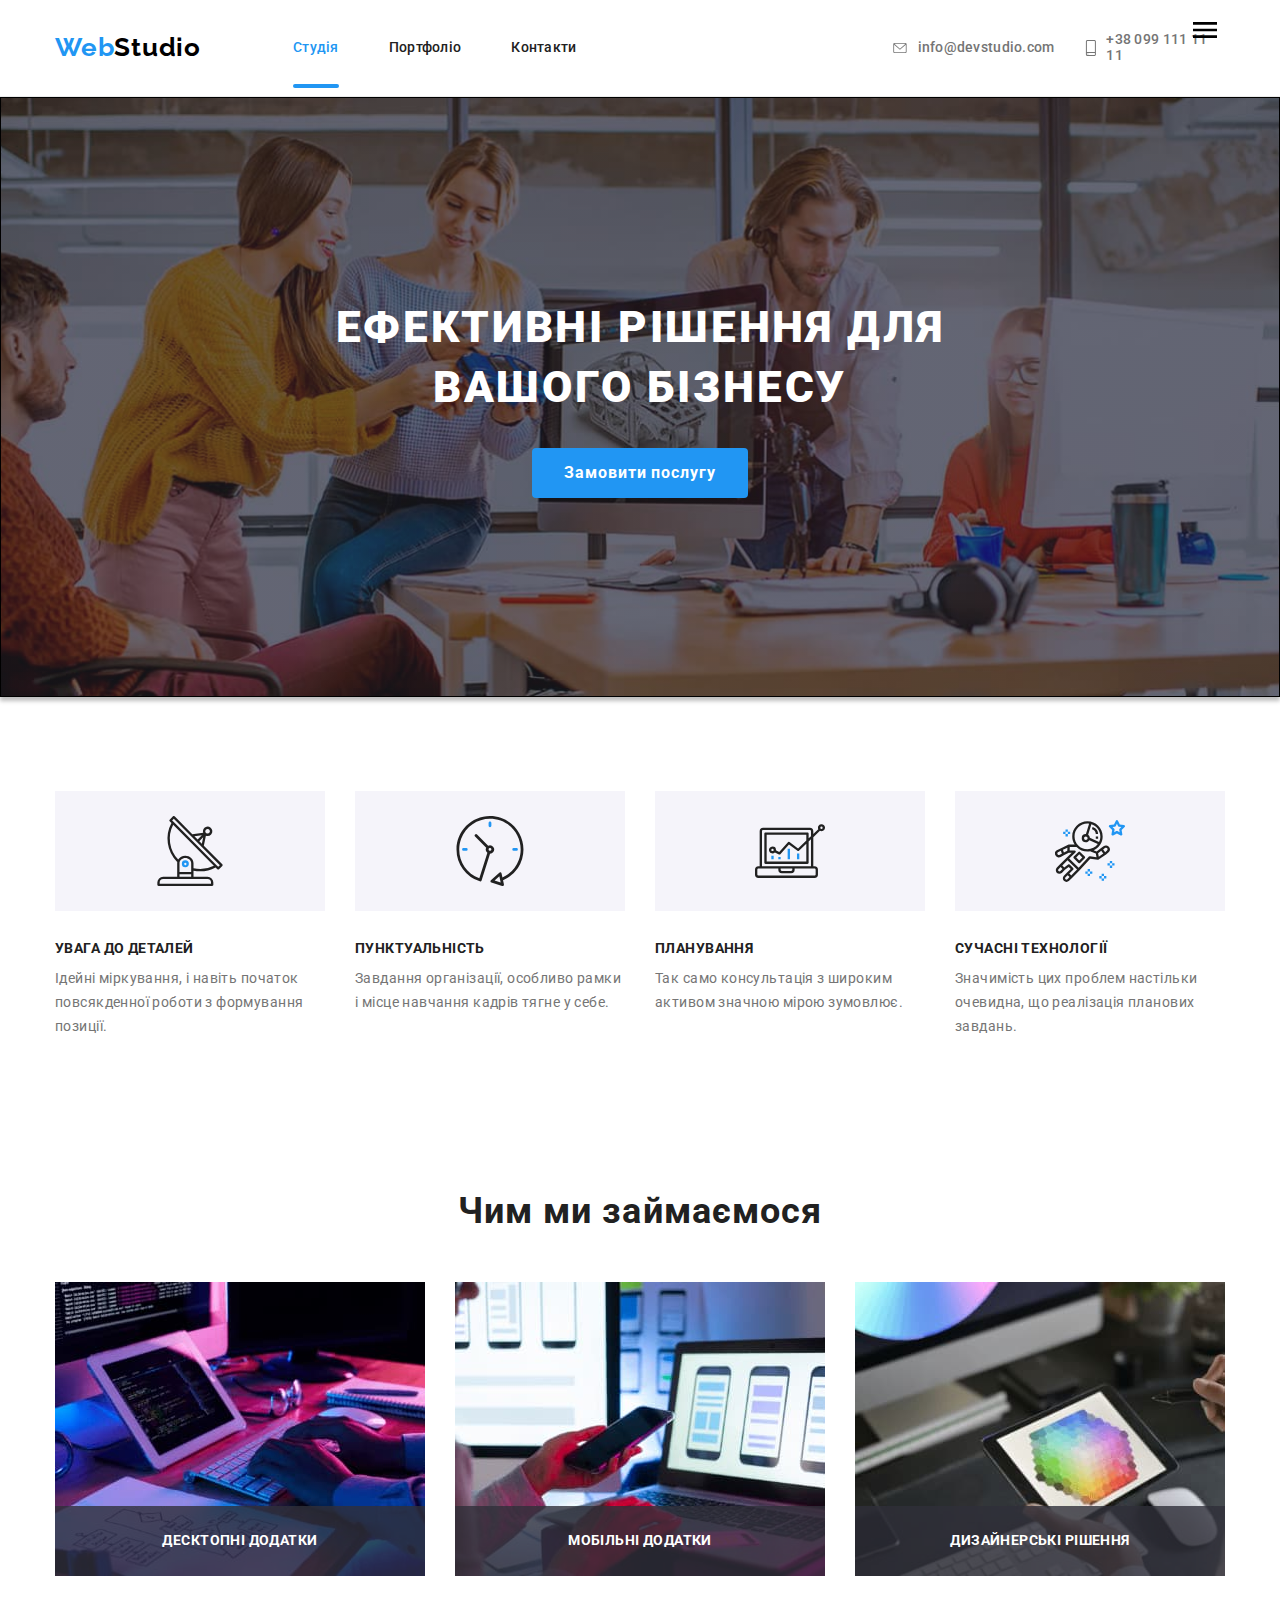
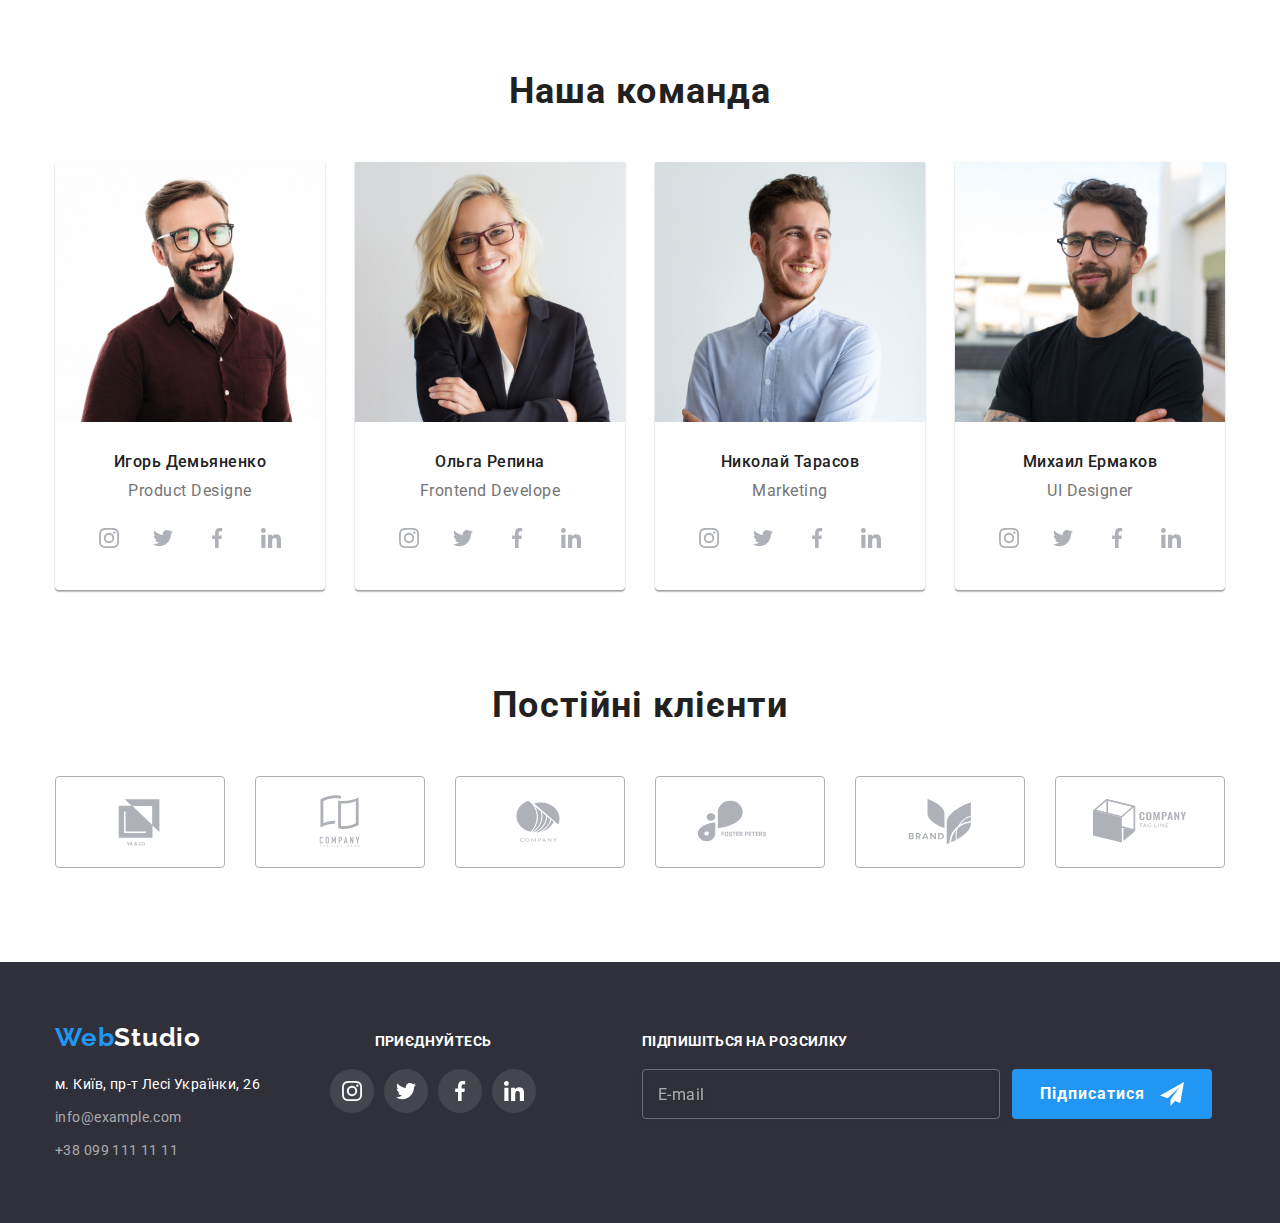
==== commit 22798b7e: "mobile menu" ====
--- a/index.html
+++ b/index.html
@@ -44,7 +44,8 @@
         </nav>
 
         <button
-          class="menu-btn js-open-menu"
+          class="menu-btn"
+          data-menu-open
           aria-expanded="false"
           aria-controls="menu-conteiner"
           type="button"
@@ -83,9 +84,9 @@
     <main>
       <!-- Mobile menu -->
 
-      <div class="menu-overlay">
-        <div class="menu-conteiner js-menu-container" id="menu-conteiner">
-          <button class="menu-btn js-close-menu" type="button">
+      <div class="menu-overlay" data-menu>
+        <div class="menu-conteiner">
+          <button class="menu-btn" type="button" data-menu-close>
             <svg class="menu-btn__close" width="40" height="40">
               <use class="menu-btn__icon" href="./images/icons.svg#mobile_close"></use>
             </svg>
--- a/css/main.min.css
+++ b/css/main.min.css
@@ -1 +1 @@
-:root{--main-font: "Roboto", sans-serif;--secondary-font: "Raleway", sans-serif;--main-txt-cl: #757575;--accent-txt-cl: #2196f3;--dark-bg-cl: #2f303a;--light-bg-cl: #f5f4fa;--light-bg-portfolio-cl: #eeeeee;--main-white: #ffffff;--icons-color: #afb1b8}.visually-hidden{position:absolute;white-space:nowrap;width:1px;height:1px;overflow:hidden;border:0;padding:0;clip:rect(0 0 0 0);-webkit-clip-path:inset(50%);clip-path:inset(50%);margin:-1px}body{font-family:var(--main-font);color:var(--main-txt-cl)}.link,.list{list-style:none;color:currentColor;text-decoration:none;margin:0;padding:0}h1,h2,h3,h4,h5,p,ul{margin:0;padding:0}img{display:block}.btn{font-family:inherit;font-weight:700;font-size:16px;line-height:1.88em;display:-webkit-box;display:-ms-flexbox;display:flex;letter-spacing:.06em;cursor:pointer;padding:6px 22px;border-radius:4px;border:none;-webkit-transition:color 250ms cubic-bezier(0.4, 0, 0.2, 1),background-color 250ms cubic-bezier(0.4, 0, 0.2, 1),-webkit-box-shadow 250ms cubic-bezier(0.4, 0, 0.2, 1);transition:color 250ms cubic-bezier(0.4, 0, 0.2, 1),background-color 250ms cubic-bezier(0.4, 0, 0.2, 1),-webkit-box-shadow 250ms cubic-bezier(0.4, 0, 0.2, 1);transition:color 250ms cubic-bezier(0.4, 0, 0.2, 1),background-color 250ms cubic-bezier(0.4, 0, 0.2, 1),box-shadow 250ms cubic-bezier(0.4, 0, 0.2, 1);transition:color 250ms cubic-bezier(0.4, 0, 0.2, 1),background-color 250ms cubic-bezier(0.4, 0, 0.2, 1),box-shadow 250ms cubic-bezier(0.4, 0, 0.2, 1),-webkit-box-shadow 250ms cubic-bezier(0.4, 0, 0.2, 1)}.btn:hover,.btn:focus{color:var(--main-white);background-color:var(--accent-txt-cl);-webkit-box-shadow:0px 3px 1px rgba(0,0,0,.1),0px 1px 2px rgba(0,0,0,.08),0px 2px 2px rgba(0,0,0,.12);box-shadow:0px 3px 1px rgba(0,0,0,.1),0px 1px 2px rgba(0,0,0,.08),0px 2px 2px rgba(0,0,0,.12)}.portfolio-btn-current{background-color:#2196f3;color:var(--main-white)}.btn-mode-blue{font-weight:700;font-size:16px;line-height:1.88em;display:-webkit-box;display:-ms-flexbox;display:flex;letter-spacing:.06em;color:#fff;background-color:var(--accent-txt-cl)}.btn-mode-blue{-webkit-box-align:center;-ms-flex-align:center;align-items:center;border-radius:4px;margin:auto;padding:10px 32px;border:none}.btn-mode-blue:focus,.btn-mode-blue:hover{background-color:#188ce8}.conteiner{margin-right:auto;margin-left:auto;padding:0 15px}@media screen and (min-width: 480px){.conteiner{width:480px}}@media screen and (min-width: 768px){.conteiner{width:768px}}@media screen and (min-width: 1200px){.conteiner{width:1200px}}.modal{position:absolute;top:50%;left:50%;background-color:var(--main-white);-webkit-box-shadow:0px 1px 3px rgba(0,0,0,.12),0px 1px 1px rgba(0,0,0,.14),0px 2px 1px rgba(0,0,0,.2);box-shadow:0px 1px 3px rgba(0,0,0,.12),0px 1px 1px rgba(0,0,0,.14),0px 2px 1px rgba(0,0,0,.2);border-radius:4px;padding-left:40px;padding-right:40px;background-color:var(--main-white);-webkit-transition:background-color 250ms cubic-bezier(0.4, 0, 0.2, 1);transition:background-color 250ms cubic-bezier(0.4, 0, 0.2, 1);-webkit-transition:-webkit-transform 250ms cubic-bezier(0.4, 0, 0.2, 1);transition:-webkit-transform 250ms cubic-bezier(0.4, 0, 0.2, 1);transition:transform 250ms cubic-bezier(0.4, 0, 0.2, 1);transition:transform 250ms cubic-bezier(0.4, 0, 0.2, 1), -webkit-transform 250ms cubic-bezier(0.4, 0, 0.2, 1);-webkit-transform:translate(-50%, -50%) scale(1);transform:translate(-50%, -50%) scale(1);z-index:1003}@media screen and (min-width: 768px){.modal{width:450px;height:609px}}@media screen and (min-width: 1200px){.modal{width:528px;height:581px}}.backdrop.is-hidden .modal{-webkit-transform:translate(-50%, -50%) scale(0.4);transform:translate(-50%, -50%) scale(0.4)}.form-btn{position:absolute;top:8px;right:8px;display:-webkit-box;display:-ms-flexbox;display:flex;-webkit-box-pack:center;-ms-flex-pack:center;justify-content:center;-webkit-box-align:center;-ms-flex-align:center;align-items:center;width:30px;height:30px;border-radius:50%;background-color:rgba(0,0,0,0);border:1px solid rgba(0,0,0,.1);padding:0px;cursor:pointer;-webkit-transition:border 250ms cubic-bezier(0.4, 0, 0.2, 1);transition:border 250ms cubic-bezier(0.4, 0, 0.2, 1)}.form-btn:hover,.form-btn:focus{fill:var(--accent-txt-cl)}.form-btn-icon{position:absolute;top:30px;left:12px;-webkit-transition:250ms cubic-bezier(0.4, 0, 0.2, 1);transition:250ms cubic-bezier(0.4, 0, 0.2, 1)}.form-btn__close{-webkit-transition:fill 250ms cubic-bezier(0.4, 0, 0.2, 1);transition:fill 250ms cubic-bezier(0.4, 0, 0.2, 1)}.form-btn__close:hover,.form-btn__close:focus{fill:var(--accent-txt-cl)}.backdrop{position:fixed;top:0;left:0;width:100%;height:100%;background-color:rgba(0,0,0,.2);-webkit-transition:opacity 250ms cubic-bezier(0.4, 0, 0.2, 1),visibility 250ms cubic-bezier(0.4, 0, 0.2, 1);transition:opacity 250ms cubic-bezier(0.4, 0, 0.2, 1),visibility 250ms cubic-bezier(0.4, 0, 0.2, 1);z-index:1002}.backdrop.is-hidden{opacity:0;visibility:hidden;pointer-events:none;-webkit-transition:opacity 250ms cubic-bezier(0.4, 0, 0.2, 1),visibility 250ms cubic-bezier(0.4, 0, 0.2, 1);transition:opacity 250ms cubic-bezier(0.4, 0, 0.2, 1),visibility 250ms cubic-bezier(0.4, 0, 0.2, 1)}.form{position:relative;display:-webkit-box;display:-ms-flexbox;display:flex;-webkit-box-orient:vertical;-webkit-box-direction:normal;-ms-flex-direction:column;flex-direction:column;margin-bottom:10px}.form__title{display:block;font-weight:700;font-size:20px;line-height:1.15em;text-align:center;letter-spacing:.03em;color:#212121;padding-top:40px;margin-bottom:12px}.form__text{margin-bottom:4px;display:block;font-size:12px;line-height:1.17em;letter-spacing:.01em;color:var(--main-txt-cl)}.form__input{width:100%;height:40px;border:1px solid rgba(33,33,33,.2);border-radius:4px;padding:11px 42px;-webkit-transition:border 250ms cubic-bezier(0.4, 0, 0.2, 1);transition:border 250ms cubic-bezier(0.4, 0, 0.2, 1)}.form__input:hover+.form-btn-icon,.form__input:focus+.form-btn-icon{fill:var(--accent-txt-cl)}.form__input:hover,.form__input:focus{border-color:var(--accent-txt-cl);outline-color:var(--accent-txt-cl)}.form__input--coment{width:100%;height:120px;padding:12px 16px;border:1px solid rgba(33,33,33,.2);border-radius:4px;resize:none;font-weight:400;font-size:14px;line-height:1.14;letter-spacing:.01em;-webkit-transition:border 250ms cubic-bezier(0.4, 0, 0.2, 1);transition:border 250ms cubic-bezier(0.4, 0, 0.2, 1)}.form__input--coment:hover,.form__input--coment:focus{border-color:var(--accent-txt-cl);outline-color:var(--accent-txt-cl)}.form__input--coment--coment::-webkit-input-placeholder{font-weight:400;font-size:14px;line-height:1.14;letter-spacing:.01em;color:rgba(117,117,117,.5)}.form__input--coment--coment::-moz-placeholder{font-weight:400;font-size:14px;line-height:1.14;letter-spacing:.01em;color:rgba(117,117,117,.5)}.form__input--coment--coment:-ms-input-placeholder{font-weight:400;font-size:14px;line-height:1.14;letter-spacing:.01em;color:rgba(117,117,117,.5)}.form__input--coment--coment::-ms-input-placeholder{font-weight:400;font-size:14px;line-height:1.14;letter-spacing:.01em;color:rgba(117,117,117,.5)}.form__input--coment--coment::placeholder{font-weight:400;font-size:14px;line-height:1.14;letter-spacing:.01em;color:rgba(117,117,117,.5)}.checkbox{display:-webkit-box;display:-ms-flexbox;display:flex;-webkit-box-pack:center;-ms-flex-pack:center;justify-content:center;margin-bottom:30px}.checkbox__group{position:relative;display:-webkit-box;display:-ms-flexbox;display:flex;-webkit-box-align:center;-ms-flex-align:center;align-items:center;-webkit-box-pack:center;-ms-flex-pack:center;justify-content:center;-webkit-transform:background-image 250ms cubic-bezier(0.4, 0, 0.2, 1);transform:background-image 250ms cubic-bezier(0.4, 0, 0.2, 1);width:425px;height:24px}.checkbox__text--link{color:var(--accent-txt-cl);margin-left:4px;text-decoration:underline}.checkbox__input{position:absolute;white-space:nowrap;width:1px;height:1px;overflow:hidden;border:0;padding:0;clip:rect(0 0 0 0);-webkit-clip-path:inset(50%);clip-path:inset(50%);margin:-1px;margin-right:8px}.checkbox__text,.checkbox__text--link{font-size:14px;line-height:1.17em;letter-spacing:.03em}.checkbox__icon{width:16px;height:15px;margin-right:8px;border:2px solid var(--dark-bg-cl);border-radius:2px;-webkit-transition:250ms cubic-bezier(0.4, 0, 0.2, 1);transition:250ms cubic-bezier(0.4, 0, 0.2, 1)}.checkbox__input:checked+.checkbox__icon{background-color:var(--accent-txt-cl);background-image:url(../images/icons/form-icons/check.svg);background-repeat:no-repeat;background-position:center;border-radius:2px;background-origin:border-box;-webkit-transform:background-color 250ms cubic-bezier(0.4, 0, 0.2, 1);transform:background-color 250ms cubic-bezier(0.4, 0, 0.2, 1);-webkit-transform:background-image 250ms cubic-bezier(0.4, 0, 0.2, 1);transform:background-image 250ms cubic-bezier(0.4, 0, 0.2, 1);border-color:rgba(0,0,0,0)}.checkbox__input:hover+.checkbox__icon,.checkbox__input:focus+.checkbox__icon{border:2px solid var(--accent-txt-cl);border-radius:2px;-webkit-transform:border-color 250ms cubic-bezier(0.4, 0, 0.2, 1);transform:border-color 250ms cubic-bezier(0.4, 0, 0.2, 1)}.subscribe{padding-top:0}@media screen and (min-width: 768px){.subscribe{padding-top:60px;text-align:center;width:450px;margin:0 auto}}@media screen and (min-width: 1200px){.subscribe{position:relative;width:570px;height:86px;padding-top:0;text-align:start}}.subscribe__title{display:block;font-weight:700;font-size:14px;line-height:16px;letter-spacing:.03em;text-transform:uppercase;color:var(--main-white);margin-bottom:20px}@media screen and (max-width: 767px){.subscribe__title{text-align:center}}.subscribe__input{height:50px;padding:16px 15px;width:100%;margin-bottom:20px;border:1px solid rgba(255,255,255,.3);-webkit-filter:drop-shadow(0px 4px 4px rgba(0, 0, 0, 0.15));filter:drop-shadow(0px 4px 4px rgba(0, 0, 0, 0.15));border-radius:4px;outline:var(--accent-txt-cl);background-color:rgba(0,0,0,0);-webkit-transition:border 250ms cubic-bezier(0.4, 0, 0.2, 1);transition:border 250ms cubic-bezier(0.4, 0, 0.2, 1);color:var(--main-txt-cl)}@media screen and (min-width: 1200px){.subscribe__input{width:358px;margin-right:12px}}.subscribe__input::-webkit-input-placeholder{letter-spacing:.03em;color:rgba(255,255,255,.6)}.subscribe__input::-moz-placeholder{letter-spacing:.03em;color:rgba(255,255,255,.6)}.subscribe__input:-ms-input-placeholder{letter-spacing:.03em;color:rgba(255,255,255,.6)}.subscribe__input::-ms-input-placeholder{letter-spacing:.03em;color:rgba(255,255,255,.6)}.subscribe__input::placeholder{letter-spacing:.03em;color:rgba(255,255,255,.6)}.subscribe__input:hover,.subscribe__input:focus{border-color:var(--accent-txt-cl);outline-color:var(--accent-txt-cl)}.subscribe-btn__txt{margin-right:12px}@media screen and (min-width: 1200px){.subscribe-btn__txt{position:absolute;top:10px;left:28px}}@media screen and (min-width: 1200px){.subscribe-btn__icon{position:absolute;-webkit-box-align:center;-ms-flex-align:center;align-items:center;top:13px;right:28px}}@media screen and (min-width: 1200px){.btn-mode-blue__subscribe{position:absolute;width:200px;height:50px;bottom:0;right:0}}.portfolio-overlay{position:absolute;width:100%;height:100%;top:0;left:0;overflow:hidden}.portfolio-overlay-text{position:absolute;color:var(--main-white);font-size:18px;line-height:1.56em;letter-spacing:.03em;display:-webkit-box;display:-ms-flexbox;display:flex;-webkit-box-align:center;-ms-flex-align:center;align-items:center;-webkit-box-pack:center;-ms-flex-pack:center;justify-content:center;padding:63px 24px;background:rgba(33,150,243,.9);top:0;left:0;-webkit-transform:translateY(100%);transform:translateY(100%);-webkit-transition:-webkit-transform 250ms cubic-bezier(0.4, 0, 0.2, 1);transition:-webkit-transform 250ms cubic-bezier(0.4, 0, 0.2, 1);transition:transform 250ms cubic-bezier(0.4, 0, 0.2, 1);transition:transform 250ms cubic-bezier(0.4, 0, 0.2, 1), -webkit-transform 250ms cubic-bezier(0.4, 0, 0.2, 1)}.portfolio-link:hover .portfolio-overlay-text,.portfolio-link:focus .portfolio-overlay-text{-webkit-transform:translateY(0);transform:translateY(0);opacity:1;overflow:hidden}.menu{padding-bottom:302px}.menu-overlay{position:fixed;top:0;left:0;width:100%;height:100%;z-index:2000;-webkit-transform:translateX(100);transform:translateX(100)}.menu-overlay.is-open{-webkit-transform:translate(0);transform:translate(0)}.menu-conteiner{padding:48px 40px}.menu-studio{padding-bottom:36px}.menu__portfolio{padding-bottom:32px}.menu__link{font-weight:500;font-size:40px;line-height:1.14em;letter-spacing:.02em;color:#212121;-webkit-transition:color 250ms cubic-bezier(0.4, 0, 0.2, 1);transition:color 250ms cubic-bezier(0.4, 0, 0.2, 1)}.menu__link:hover,.menu__link:focus{color:var(--accent-txt-cl)}.menu__link--current{color:#2196f3;color:var(--accent-txt-cl)}.menu-btn{position:absolute;top:10px;right:15px;width:40px;height:40px;background-color:rgba(0,0,0,0);border:none;padding:0px;cursor:pointer;-webkit-transition:border 250ms cubic-bezier(0.4, 0, 0.2, 1);transition:border 250ms cubic-bezier(0.4, 0, 0.2, 1)}.menu-btn:focus{fill:var(--accent-txt-cl)}.menu-btn__close{-webkit-transition:fill 250ms cubic-bezier(0.4, 0, 0.2, 1);transition:fill 250ms cubic-bezier(0.4, 0, 0.2, 1);fill:#212121}.menu-btn__close:hover,.menu-btn__close:focus{fill:var(--accent-txt-cl)}.menu__list{padding-bottom:64px}.menu__phone{font-weight:500;font-size:34px;line-height:1.17em;letter-spacing:.02em;color:var(--accent-txt-cl)}.menu__phone--link{margin-bottom:32px}.menu__mail{font-weight:500;font-size:24px;line-height:1.17em;letter-spacing:.02em}.social-mobile{display:-webkit-box;display:-ms-flexbox;display:flex;-webkit-box-align:center;-ms-flex-align:center;align-items:center}.social-mobile-item{font-weight:500;font-size:18px;line-height:1.22em;letter-spacing:.02em;color:var(--accent-txt-cl)}.social-mobile-item:nth-child(n+2):before{content:" ";height:100%;width:1px;background-color:rgba(33,33,33,.2);margin-left:10px;margin-right:10px}.header{background-color:var(--main-white);border-bottom:1px solid #ececec}.header-conteiner{display:-webkit-box;display:-ms-flexbox;display:flex;-webkit-box-align:center;-ms-flex-align:center;align-items:center;position:relative}.header__list{display:none}@media screen and (min-width: 768px){.header__list{display:block;-webkit-box-align:center;-ms-flex-align:center;align-items:center}}@media screen and (min-width: 1200px){.header__list{display:-webkit-box;display:-ms-flexbox;display:flex;-webkit-box-align:center;-ms-flex-align:center;align-items:center;-webkit-box-pack:center;-ms-flex-pack:center;justify-content:center}}.header__phone-icon,.header__mail-icon{fill:currentColor}@media screen and (min-width: 768px){.header__phone-icon{width:10px;height:14px;margin-right:10px}}@media screen and (min-width: 1200px){.header__phone-icon{width:12px;height:16px;margin-right:10px}}@media screen and (min-width: 768px){.header__mail-icon{width:14px;height:10px;margin-right:10px}}@media screen and (min-width: 1200px){.header__mail-icon{width:16px;height:10px;margin-right:10px}}@media screen and (min-width: 768px){.header__mail{margin-bottom:10px}}@media screen and (min-width: 1200px){.header__mail{margin-bottom:0}}.header-logo{font-family:"Raleway";font-style:normal;font-weight:700;padding:16px 0;font-size:24px;line-height:1.117em;letter-spacing:.03em;color:#2196f3;color:var(--accent-txt-cl)}@media screen and (min-width: 768px){.header-logo{padding:26px 0;margin-right:87px}}@media screen and (min-width: 1200px){.header-logo{margin-right:92px;font-size:26px;line-height:1.19em}}.header-logo__cl{color:#000}.header__link{color:var(--main-txt-cl);font-weight:500;letter-spacing:.02em;-webkit-transition:color 250ms cubic-bezier(0.4, 0, 0.2, 1);transition:color 250ms cubic-bezier(0.4, 0, 0.2, 1)}@media screen and (min-width: 1200px){.header__link--letter{margin-right:30px}}.header__link--phone,.header__link--letter{display:-webkit-box;display:-ms-flexbox;display:flex;-webkit-box-align:center;-ms-flex-align:center;align-items:center}@media screen and (max-width: 1199px){.header__link--phone,.header__link--letter{font-size:12px;line-height:1.17em}.header__link--phone:focus,.header__link--letter:focus{color:var(--accent-txt-cl)}}@media screen and (min-width: 1200px){.header__link--phone,.header__link--letter{font-size:14px;line-height:1.14em;padding:32px 0}.header__link--phone:hover,.header__link--phone:focus,.header__link--letter:hover,.header__link--letter:focus{color:var(--accent-txt-cl)}}.nav__list{display:none}@media screen and (min-width: 768px){.nav__list{display:-webkit-box;display:-ms-flexbox;display:flex;gap:50px;-webkit-box-align:center;-ms-flex-align:center;align-items:center;margin-right:96px}}@media screen and (min-width: 1200px){.nav__list{margin-right:315px}}.nav__link{position:relative;font-weight:500;font-size:14px;line-height:1.14em;letter-spacing:.02em;color:#212121;display:block;padding:32px 0;-webkit-transition:color 250ms cubic-bezier(0.4, 0, 0.2, 1);transition:color 250ms cubic-bezier(0.4, 0, 0.2, 1)}@media screen and (min-width: 768px){.nav__link:focus{color:var(--accent-txt-cl)}}@media screen and (min-width: 1200px){.nav__link:hover,.nav__link:focus{color:var(--accent-txt-cl)}}.nav__link--current{font-weight:500;font-size:14px;line-height:1.14em;letter-spacing:.02em;color:#2196f3;color:var(--accent-txt-cl)}.nav__link--current::after{content:" ";position:absolute;left:0;bottom:0;width:100%;height:4px;background-color:var(--accent-txt-cl);border-radius:2px}.main{background-color:#c4c4c4;background-repeat:no-repeat;background-position:center;background-size:cover;max-width:1600px;margin-left:auto;margin-right:auto;background-image:-webkit-gradient(linear, left bottom, left top, from(rgba(47, 48, 58, 0.4)), to(rgba(47, 48, 58, 0.4))),url(../images/Hero.jpg);background-image:linear-gradient(0deg, rgba(47, 48, 58, 0.4), rgba(47, 48, 58, 0.4)),url(../images/Hero.jpg);border:1px solid #000;-webkit-box-shadow:0px 4px 4px rgba(0,0,0,.25);box-shadow:0px 4px 4px rgba(0,0,0,.25);display:none}@media screen and (min-width: 768px){.main{display:block;height:400px;padding-top:118px;padding-bottom:118px}}@media screen and (min-width: 1200px){.main{display:block;height:600px;padding-top:200px;padding-bottom:200px}}.main__text{margin:0 auto;margin-bottom:30px;font-weight:900;text-align:center;letter-spacing:.06em;text-transform:uppercase;color:var(--main-white)}@media screen and (min-width: 768px){.main__text{max-width:360px;font-size:26px;line-height:1.62em}}@media screen and (min-width: 1200px){.main__text{max-width:696px;font-size:44px;line-height:1.36em}}.about{padding:60px 0}@media screen and (min-width: 1200px){.about{padding:94px 0}}.about__title{font-weight:700;font-size:14px;line-height:1.14em;letter-spacing:.03em;text-transform:uppercase;color:#212121;margin-bottom:10px}@media screen and (max-width: 767px){.about__title{text-align:center}}.about__text{font-weight:400;font-size:14px;line-height:1.71em;letter-spacing:.03em}@media screen and (min-width: 768px){.about__list{display:-webkit-box;display:-ms-flexbox;display:flex;-ms-flex-wrap:wrap;flex-wrap:wrap;gap:30px}}@media screen and (min-width: 1200px){.about__list{display:-webkit-box;display:-ms-flexbox;display:flex;gap:30px}}.about__item{max-width:450px;padding-bottom:30px}@media screen and (min-width: 768px){.about__item{width:354px;padding-bottom:57px}}@media screen and (min-width: 1200px){.about__item{width:270px}}.about__item::before{display:block;content:"";height:120px;background-position:center;background-repeat:no-repeat;background-color:#f5f4fa;margin-bottom:30px}.about__item:nth-child(1)::before{background-image:url(../images/icons/edit-icon/antenna.svg)}.about__item:nth-child(2)::before{background-image:url(../images/icons/edit-icon/clock.svg)}.about__item:nth-child(3)::before{background-image:url(../images/icons/edit-icon/diagram.svg)}.about__item:nth-child(4)::before{background-image:url(../images/icons/edit-icon/astronaut.svg)}.specification{display:none}@media screen and (min-width: 1200px){.specification{display:block;padding-bottom:94px}.specification-title{font-weight:700;font-size:36px;line-height:1.17em;letter-spacing:.03em;color:#212121;text-align:center;margin-bottom:50px}.specification-list{display:-webkit-box;display:-ms-flexbox;display:flex;gap:30px}.specification-img{position:relative}.specification-text{font-weight:700;font-size:14px;line-height:1.14em;text-align:center;letter-spacing:.03em;text-transform:uppercase;color:var(--main-white);background:rgba(47,48,58,.8);display:-webkit-box;display:-ms-flexbox;display:flex;position:absolute;width:370px;height:70px;-webkit-box-align:center;-ms-flex-align:center;align-items:center;-webkit-box-pack:center;-ms-flex-pack:center;justify-content:center;left:0;bottom:0}}.teem{background:#f5f4fa;padding:94px 0}.teem-title{font-weight:700;font-size:28px;line-height:1.18em;letter-spacing:.03em;color:#212121;text-align:center;margin-bottom:50px}@media screen and (min-width: 1200px){.teem-title{font-size:36px;line-height:1.17em}}@media screen and (min-width: 768px){.teem-list{display:-webkit-box;display:-ms-flexbox;display:flex;-ms-flex-wrap:wrap;flex-wrap:wrap;gap:30px;-webkit-box-align:center;-ms-flex-align:center;align-items:center;-webkit-box-pack:center;-ms-flex-pack:center;justify-content:center}}@media screen and (min-width: 1200px){.teem-list{display:-webkit-box;display:-ms-flexbox;display:flex;gap:30px}}.teem-link{background-color:var(--main-white);-webkit-box-shadow:0px 1px 3px rgba(0,0,0,.12),0px 1px 1px rgba(0,0,0,.14),0px 2px 1px rgba(0,0,0,.2);box-shadow:0px 1px 3px rgba(0,0,0,.12),0px 1px 1px rgba(0,0,0,.14),0px 2px 1px rgba(0,0,0,.2);border-radius:0px 0px 4px 4px}.teem-img{text-align:center}.social{padding:30px 10px}.social-item{border-radius:50%}.social-title{font-weight:500;font-size:16px;line-height:1.19em;letter-spacing:.03em;color:#212121;margin-bottom:10px;text-align:center}.social-text{font-weight:400;font-size:16px;line-height:1.19em;letter-spacing:.03em;margin-bottom:16px;text-align:center}.social-list{display:-webkit-box;display:-ms-flexbox;display:flex;-webkit-box-align:center;-ms-flex-align:center;align-items:center;-webkit-box-pack:center;-ms-flex-pack:center;justify-content:center;gap:10px}.social-icon{fill:currentColor}.social-link{display:-webkit-box;display:-ms-flexbox;display:flex;-webkit-box-align:center;-ms-flex-align:center;align-items:center;-webkit-box-pack:center;-ms-flex-pack:center;justify-content:center;width:44px;height:44px;background-color:var(--main-white);color:var(--icons-color);border-radius:50%;-webkit-transition:background-color 250ms cubic-bezier(0.4, 0, 0.2, 1),color 250ms cubic-bezier(0.4, 0, 0.2, 1);transition:background-color 250ms cubic-bezier(0.4, 0, 0.2, 1),color 250ms cubic-bezier(0.4, 0, 0.2, 1)}.social-link:focus,.social-link:hover{border-radius:50%;background-color:var(--accent-txt-cl);color:var(--main-white)}.clients{padding:94px 0}.clients-title{font-weight:700;font-size:33px;line-height:1.18em;text-align:center;letter-spacing:.03em;color:#212121;text-align:center;margin-bottom:50px}@media screen and (min-width: 1200px){.clients-title{font-size:36px;line-height:1.17em}}.clients-list{display:-webkit-box;display:-ms-flexbox;display:flex;-ms-flex-wrap:wrap;flex-wrap:wrap;-webkit-box-align:center;-ms-flex-align:center;align-items:center;-webkit-box-pack:center;-ms-flex-pack:center;justify-content:center;gap:30px}@media screen and (min-width: 1200px){.clients-list{display:-webkit-box;display:-ms-flexbox;display:flex;-webkit-box-align:center;-ms-flex-align:center;align-items:center;-webkit-box-pack:center;-ms-flex-pack:center;justify-content:center;gap:30px}}.clients-icon{fill:currentColor}.clients-link{display:-webkit-box;display:-ms-flexbox;display:flex;-webkit-box-align:center;-ms-flex-align:center;align-items:center;-webkit-box-pack:center;-ms-flex-pack:center;justify-content:center;width:170px;height:92px;background-color:var(--main-white);border:1px solid #afb1b8;border-radius:4px;color:var(--icons-color);-webkit-transition:border-color 250ms cubic-bezier(0.4, 0, 0.2, 1),color 250ms cubic-bezier(0.4, 0, 0.2, 1);transition:border-color 250ms cubic-bezier(0.4, 0, 0.2, 1),color 250ms cubic-bezier(0.4, 0, 0.2, 1)}.clients-link:focus,.clients-link:hover{border-color:var(--accent-txt-cl);color:var(--accent-txt-cl)}.footer{background:#2f303a;padding:60px 0}@media screen and (min-width: 768px){.footer-block{display:-webkit-box;display:-ms-flexbox;display:flex;-webkit-box-align:baseline;-ms-flex-align:baseline;align-items:baseline;-ms-flex-wrap:wrap;flex-wrap:wrap;padding-top:0}}@media screen and (min-width: 1200px){.footer-block{-ms-flex-wrap:nowrap;flex-wrap:nowrap}}.footer-info{text-align:center}@media screen and (min-width: 768px){.footer-info{margin-right:165px;margin-left:76px;text-align:unset}}@media screen and (min-width: 1200px){.footer-info{margin-right:70px;margin-left:0;text-align:unset}}.footer-text{font-weight:400;font-size:14px;line-height:1.71em;letter-spacing:.03em;color:#fff;margin-bottom:8px}@media screen and (min-width: 1200px){.footer-text{margin-bottom:9px}}.footer-tel:hover,.footer-tel:focus{color:var(--accent-txt-cl)}@media screen and (max-width: 767px){.footer-conect{padding:60px 0}}@media screen and (min-width: 1200px){.footer-conect{margin-right:93px}}.footer-conect-list{display:-webkit-box;display:-ms-flexbox;display:flex;-webkit-box-align:center;-ms-flex-align:center;align-items:center;-webkit-box-pack:center;-ms-flex-pack:center;justify-content:center;gap:10px}.footer-conect-text{font-weight:700;font-size:14px;line-height:16px;letter-spacing:.03em;text-transform:uppercase;color:#fff;margin-bottom:20px;text-align:center}.footer-link,.footer-tel{font-weight:400;font-size:14px;line-height:1.71em;letter-spacing:.03em;color:rgba(255,255,255,.6);-webkit-transition:color 250ms cubic-bezier(0.4, 0, 0.2, 1);transition:color 250ms cubic-bezier(0.4, 0, 0.2, 1)}.footer-link{display:block;margin-bottom:8px}@media screen and (min-width: 1200px){.footer-link{margin-bottom:9px}}.footer-link-icon{display:-webkit-box;display:-ms-flexbox;display:flex;width:44px;height:44px;-webkit-box-align:center;-ms-flex-align:center;align-items:center;-webkit-box-pack:center;-ms-flex-pack:center;justify-content:center;border-radius:50%;fill:var(--main-white);background-color:rgba(255,255,255,.1019607843);-webkit-transition:background-color 250ms cubic-bezier(0.4, 0, 0.2, 1);transition:background-color 250ms cubic-bezier(0.4, 0, 0.2, 1)}.footer-link-icon:focus,.footer-link-icon:hover{border-radius:50%;background-color:var(--accent-txt-cl);fill:var(--main-white)}.footer-link:hover,.footer-link:focus{color:var(--accent-txt-cl)}.footer-logo{font-family:"Raleway";font-style:normal;font-weight:700;font-size:24px;line-height:1.17px;letter-spacing:.03em;color:#2196f3;display:block;margin-bottom:20px}@media screen and (min-width: 1200px){.footer-logo{font-size:26px;line-height:1.14em}}.footer-logo-cl{font-family:"Raleway";font-weight:700;font-size:26px;line-height:1.19em;letter-spacing:.03em;color:#fff}.address{font-style:normal}.portfolio-btn{display:-webkit-box;display:-ms-flexbox;display:flex;gap:8px;-webkit-box-pack:center;-ms-flex-pack:center;justify-content:center;margin-bottom:50px}.portfolio-btn-current{background-color:#2196f3;color:var(--main-white)}.description{position:relative;display:block;padding:20px 24px;border-right:1px solid #eee;border-bottom:1px solid #eee;border-left:1px solid #eee;background-color:#fff}.description-title{font-weight:700;font-size:18px;line-height:2em;letter-spacing:.06em;margin-bottom:4px;color:#212121}.description-text{font-weight:400;font-size:16px;line-height:1.88em;letter-spacing:.03em;color:#757575}.portfolio{padding:94px 0}.portfolio-list{display:-webkit-box;display:-ms-flexbox;display:flex;-ms-flex-wrap:wrap;flex-wrap:wrap;gap:30px}.portfolio-link{position:relative;-webkit-transition:-webkit-box-shadow 250ms cubic-bezier(0.4, 0, 0.2, 1);transition:-webkit-box-shadow 250ms cubic-bezier(0.4, 0, 0.2, 1);transition:box-shadow 250ms cubic-bezier(0.4, 0, 0.2, 1);transition:box-shadow 250ms cubic-bezier(0.4, 0, 0.2, 1), -webkit-box-shadow 250ms cubic-bezier(0.4, 0, 0.2, 1)}.portfolio-item{display:list-item;max-width:370px;border:1px #eee}.portfolio-link:hover,.portfolio-link:focus{display:block;-webkit-box-shadow:0px 1px 1px rgba(0,0,0,.12),0px 4px 4px rgba(0,0,0,.06),1px 4px 6px rgba(0,0,0,.16);box-shadow:0px 1px 1px rgba(0,0,0,.12),0px 4px 4px rgba(0,0,0,.06),1px 4px 6px rgba(0,0,0,.16);-webkit-transition:250ms cubic-bezier(0.4, 0, 0.2, 1);transition:250ms cubic-bezier(0.4, 0, 0.2, 1)}/*# sourceMappingURL=main.min.css.map */+:root{--main-font: "Roboto", sans-serif;--secondary-font: "Raleway", sans-serif;--main-txt-cl: #757575;--accent-txt-cl: #2196f3;--dark-bg-cl: #2f303a;--light-bg-cl: #f5f4fa;--light-bg-portfolio-cl: #eeeeee;--main-white: #ffffff;--icons-color: #afb1b8}.visually-hidden{position:absolute;white-space:nowrap;width:1px;height:1px;overflow:hidden;border:0;padding:0;clip:rect(0 0 0 0);-webkit-clip-path:inset(50%);clip-path:inset(50%);margin:-1px}body{font-family:var(--main-font);color:var(--main-txt-cl)}.link,.list{list-style:none;color:currentColor;text-decoration:none;margin:0;padding:0}h1,h2,h3,h4,h5,p,ul{margin:0;padding:0}img{display:block}.btn{font-family:inherit;font-weight:700;font-size:16px;line-height:1.88em;display:-webkit-box;display:-ms-flexbox;display:flex;letter-spacing:.06em;cursor:pointer;padding:6px 22px;border-radius:4px;border:none;-webkit-transition:color 250ms cubic-bezier(0.4, 0, 0.2, 1),background-color 250ms cubic-bezier(0.4, 0, 0.2, 1),-webkit-box-shadow 250ms cubic-bezier(0.4, 0, 0.2, 1);transition:color 250ms cubic-bezier(0.4, 0, 0.2, 1),background-color 250ms cubic-bezier(0.4, 0, 0.2, 1),-webkit-box-shadow 250ms cubic-bezier(0.4, 0, 0.2, 1);transition:color 250ms cubic-bezier(0.4, 0, 0.2, 1),background-color 250ms cubic-bezier(0.4, 0, 0.2, 1),box-shadow 250ms cubic-bezier(0.4, 0, 0.2, 1);transition:color 250ms cubic-bezier(0.4, 0, 0.2, 1),background-color 250ms cubic-bezier(0.4, 0, 0.2, 1),box-shadow 250ms cubic-bezier(0.4, 0, 0.2, 1),-webkit-box-shadow 250ms cubic-bezier(0.4, 0, 0.2, 1)}.btn:hover,.btn:focus{color:var(--main-white);background-color:var(--accent-txt-cl);-webkit-box-shadow:0px 3px 1px rgba(0,0,0,.1),0px 1px 2px rgba(0,0,0,.08),0px 2px 2px rgba(0,0,0,.12);box-shadow:0px 3px 1px rgba(0,0,0,.1),0px 1px 2px rgba(0,0,0,.08),0px 2px 2px rgba(0,0,0,.12)}.portfolio-btn-current{background-color:#2196f3;color:var(--main-white)}.btn-mode-blue{font-weight:700;font-size:16px;line-height:1.88em;display:-webkit-box;display:-ms-flexbox;display:flex;letter-spacing:.06em;color:#fff;background-color:var(--accent-txt-cl)}.btn-mode-blue{-webkit-box-align:center;-ms-flex-align:center;align-items:center;border-radius:4px;margin:auto;padding:10px 32px;border:none}.btn-mode-blue:focus,.btn-mode-blue:hover{background-color:#188ce8}.conteiner{margin-right:auto;margin-left:auto;padding:0 15px}@media screen and (min-width: 480px){.conteiner{width:480px}}@media screen and (min-width: 768px){.conteiner{width:768px}}@media screen and (min-width: 1200px){.conteiner{width:1200px}}.modal{position:absolute;top:50%;left:50%;background-color:var(--main-white);-webkit-box-shadow:0px 1px 3px rgba(0,0,0,.12),0px 1px 1px rgba(0,0,0,.14),0px 2px 1px rgba(0,0,0,.2);box-shadow:0px 1px 3px rgba(0,0,0,.12),0px 1px 1px rgba(0,0,0,.14),0px 2px 1px rgba(0,0,0,.2);border-radius:4px;padding-left:40px;padding-right:40px;background-color:var(--main-white);-webkit-transition:background-color 250ms cubic-bezier(0.4, 0, 0.2, 1);transition:background-color 250ms cubic-bezier(0.4, 0, 0.2, 1);-webkit-transition:-webkit-transform 250ms cubic-bezier(0.4, 0, 0.2, 1);transition:-webkit-transform 250ms cubic-bezier(0.4, 0, 0.2, 1);transition:transform 250ms cubic-bezier(0.4, 0, 0.2, 1);transition:transform 250ms cubic-bezier(0.4, 0, 0.2, 1), -webkit-transform 250ms cubic-bezier(0.4, 0, 0.2, 1);-webkit-transform:translate(-50%, -50%) scale(1);transform:translate(-50%, -50%) scale(1);z-index:1003}@media screen and (min-width: 768px){.modal{width:450px;height:609px}}@media screen and (min-width: 1200px){.modal{width:528px;height:581px}}.backdrop.is-hidden .modal{-webkit-transform:translate(-50%, -50%) scale(0.4);transform:translate(-50%, -50%) scale(0.4)}.form-btn{position:absolute;top:8px;right:8px;display:-webkit-box;display:-ms-flexbox;display:flex;-webkit-box-pack:center;-ms-flex-pack:center;justify-content:center;-webkit-box-align:center;-ms-flex-align:center;align-items:center;width:30px;height:30px;border-radius:50%;background-color:rgba(0,0,0,0);border:1px solid rgba(0,0,0,.1);padding:0px;cursor:pointer;-webkit-transition:border 250ms cubic-bezier(0.4, 0, 0.2, 1);transition:border 250ms cubic-bezier(0.4, 0, 0.2, 1)}.form-btn:hover,.form-btn:focus{fill:var(--accent-txt-cl)}.form-btn-icon{position:absolute;top:30px;left:12px;-webkit-transition:250ms cubic-bezier(0.4, 0, 0.2, 1);transition:250ms cubic-bezier(0.4, 0, 0.2, 1)}.form-btn__close{-webkit-transition:fill 250ms cubic-bezier(0.4, 0, 0.2, 1);transition:fill 250ms cubic-bezier(0.4, 0, 0.2, 1)}.form-btn__close:hover,.form-btn__close:focus{fill:var(--accent-txt-cl)}.backdrop{position:fixed;top:0;left:0;width:100%;height:100%;background-color:rgba(0,0,0,.2);-webkit-transition:opacity 250ms cubic-bezier(0.4, 0, 0.2, 1),visibility 250ms cubic-bezier(0.4, 0, 0.2, 1);transition:opacity 250ms cubic-bezier(0.4, 0, 0.2, 1),visibility 250ms cubic-bezier(0.4, 0, 0.2, 1);z-index:1002}.backdrop.is-hidden{opacity:0;visibility:hidden;pointer-events:none;-webkit-transition:opacity 250ms cubic-bezier(0.4, 0, 0.2, 1),visibility 250ms cubic-bezier(0.4, 0, 0.2, 1);transition:opacity 250ms cubic-bezier(0.4, 0, 0.2, 1),visibility 250ms cubic-bezier(0.4, 0, 0.2, 1)}.form{position:relative;display:-webkit-box;display:-ms-flexbox;display:flex;-webkit-box-orient:vertical;-webkit-box-direction:normal;-ms-flex-direction:column;flex-direction:column;margin-bottom:10px}.form__title{display:block;font-weight:700;font-size:20px;line-height:1.15em;text-align:center;letter-spacing:.03em;color:#212121;padding-top:40px;margin-bottom:12px}.form__text{margin-bottom:4px;display:block;font-size:12px;line-height:1.17em;letter-spacing:.01em;color:var(--main-txt-cl)}.form__input{width:100%;height:40px;border:1px solid rgba(33,33,33,.2);border-radius:4px;padding:11px 42px;-webkit-transition:border 250ms cubic-bezier(0.4, 0, 0.2, 1);transition:border 250ms cubic-bezier(0.4, 0, 0.2, 1)}.form__input:hover+.form-btn-icon,.form__input:focus+.form-btn-icon{fill:var(--accent-txt-cl)}.form__input:hover,.form__input:focus{border-color:var(--accent-txt-cl);outline-color:var(--accent-txt-cl)}.form__input--coment{width:100%;height:120px;padding:12px 16px;border:1px solid rgba(33,33,33,.2);border-radius:4px;resize:none;font-weight:400;font-size:14px;line-height:1.14;letter-spacing:.01em;-webkit-transition:border 250ms cubic-bezier(0.4, 0, 0.2, 1);transition:border 250ms cubic-bezier(0.4, 0, 0.2, 1)}.form__input--coment:hover,.form__input--coment:focus{border-color:var(--accent-txt-cl);outline-color:var(--accent-txt-cl)}.form__input--coment--coment::-webkit-input-placeholder{font-weight:400;font-size:14px;line-height:1.14;letter-spacing:.01em;color:rgba(117,117,117,.5)}.form__input--coment--coment::-moz-placeholder{font-weight:400;font-size:14px;line-height:1.14;letter-spacing:.01em;color:rgba(117,117,117,.5)}.form__input--coment--coment:-ms-input-placeholder{font-weight:400;font-size:14px;line-height:1.14;letter-spacing:.01em;color:rgba(117,117,117,.5)}.form__input--coment--coment::-ms-input-placeholder{font-weight:400;font-size:14px;line-height:1.14;letter-spacing:.01em;color:rgba(117,117,117,.5)}.form__input--coment--coment::placeholder{font-weight:400;font-size:14px;line-height:1.14;letter-spacing:.01em;color:rgba(117,117,117,.5)}.checkbox{display:-webkit-box;display:-ms-flexbox;display:flex;-webkit-box-pack:center;-ms-flex-pack:center;justify-content:center;margin-bottom:30px}.checkbox__group{position:relative;display:-webkit-box;display:-ms-flexbox;display:flex;-webkit-box-align:center;-ms-flex-align:center;align-items:center;-webkit-box-pack:center;-ms-flex-pack:center;justify-content:center;-webkit-transform:background-image 250ms cubic-bezier(0.4, 0, 0.2, 1);transform:background-image 250ms cubic-bezier(0.4, 0, 0.2, 1);width:425px;height:24px}.checkbox__text--link{color:var(--accent-txt-cl);margin-left:4px;text-decoration:underline}.checkbox__input{position:absolute;white-space:nowrap;width:1px;height:1px;overflow:hidden;border:0;padding:0;clip:rect(0 0 0 0);-webkit-clip-path:inset(50%);clip-path:inset(50%);margin:-1px;margin-right:8px}.checkbox__text,.checkbox__text--link{font-size:14px;line-height:1.17em;letter-spacing:.03em}.checkbox__icon{width:16px;height:15px;margin-right:8px;border:2px solid var(--dark-bg-cl);border-radius:2px;-webkit-transition:250ms cubic-bezier(0.4, 0, 0.2, 1);transition:250ms cubic-bezier(0.4, 0, 0.2, 1)}.checkbox__input:checked+.checkbox__icon{background-color:var(--accent-txt-cl);background-image:url(../images/icons/form-icons/check.svg);background-repeat:no-repeat;background-position:center;border-radius:2px;background-origin:border-box;-webkit-transform:background-color 250ms cubic-bezier(0.4, 0, 0.2, 1);transform:background-color 250ms cubic-bezier(0.4, 0, 0.2, 1);-webkit-transform:background-image 250ms cubic-bezier(0.4, 0, 0.2, 1);transform:background-image 250ms cubic-bezier(0.4, 0, 0.2, 1);border-color:rgba(0,0,0,0)}.checkbox__input:hover+.checkbox__icon,.checkbox__input:focus+.checkbox__icon{border:2px solid var(--accent-txt-cl);border-radius:2px;-webkit-transform:border-color 250ms cubic-bezier(0.4, 0, 0.2, 1);transform:border-color 250ms cubic-bezier(0.4, 0, 0.2, 1)}.subscribe{padding-top:0}@media screen and (min-width: 768px){.subscribe{padding-top:60px;text-align:center;width:450px;margin:0 auto}}@media screen and (min-width: 1200px){.subscribe{position:relative;width:570px;height:86px;padding-top:0;text-align:start}}.subscribe__title{display:block;font-weight:700;font-size:14px;line-height:16px;letter-spacing:.03em;text-transform:uppercase;color:var(--main-white);margin-bottom:20px}@media screen and (max-width: 767px){.subscribe__title{text-align:center}}.subscribe__input{height:50px;padding:16px 15px;width:100%;margin-bottom:20px;border:1px solid rgba(255,255,255,.3);-webkit-filter:drop-shadow(0px 4px 4px rgba(0, 0, 0, 0.15));filter:drop-shadow(0px 4px 4px rgba(0, 0, 0, 0.15));border-radius:4px;outline:var(--accent-txt-cl);background-color:rgba(0,0,0,0);-webkit-transition:border 250ms cubic-bezier(0.4, 0, 0.2, 1);transition:border 250ms cubic-bezier(0.4, 0, 0.2, 1);color:var(--main-txt-cl)}@media screen and (min-width: 1200px){.subscribe__input{width:358px;margin-right:12px}}.subscribe__input::-webkit-input-placeholder{letter-spacing:.03em;color:rgba(255,255,255,.6)}.subscribe__input::-moz-placeholder{letter-spacing:.03em;color:rgba(255,255,255,.6)}.subscribe__input:-ms-input-placeholder{letter-spacing:.03em;color:rgba(255,255,255,.6)}.subscribe__input::-ms-input-placeholder{letter-spacing:.03em;color:rgba(255,255,255,.6)}.subscribe__input::placeholder{letter-spacing:.03em;color:rgba(255,255,255,.6)}.subscribe__input:hover,.subscribe__input:focus{border-color:var(--accent-txt-cl);outline-color:var(--accent-txt-cl)}.subscribe-btn__txt{margin-right:12px}@media screen and (min-width: 1200px){.subscribe-btn__txt{position:absolute;top:10px;left:28px}}@media screen and (min-width: 1200px){.subscribe-btn__icon{position:absolute;-webkit-box-align:center;-ms-flex-align:center;align-items:center;top:13px;right:28px}}@media screen and (min-width: 1200px){.btn-mode-blue__subscribe{position:absolute;width:200px;height:50px;bottom:0;right:0}}.portfolio-overlay{position:absolute;width:100%;height:100%;top:0;left:0;overflow:hidden}.portfolio-overlay-text{position:absolute;color:var(--main-white);font-size:18px;line-height:1.56em;letter-spacing:.03em;display:-webkit-box;display:-ms-flexbox;display:flex;-webkit-box-align:center;-ms-flex-align:center;align-items:center;-webkit-box-pack:center;-ms-flex-pack:center;justify-content:center;padding:63px 24px;background:rgba(33,150,243,.9);top:0;left:0;-webkit-transform:translateY(100%);transform:translateY(100%);-webkit-transition:-webkit-transform 250ms cubic-bezier(0.4, 0, 0.2, 1);transition:-webkit-transform 250ms cubic-bezier(0.4, 0, 0.2, 1);transition:transform 250ms cubic-bezier(0.4, 0, 0.2, 1);transition:transform 250ms cubic-bezier(0.4, 0, 0.2, 1), -webkit-transform 250ms cubic-bezier(0.4, 0, 0.2, 1)}.portfolio-link:hover .portfolio-overlay-text,.portfolio-link:focus .portfolio-overlay-text{-webkit-transform:translateY(0);transform:translateY(0);opacity:1;overflow:hidden}.menu{margin-bottom:auto}.menu-overlay{position:fixed;top:0;left:0;width:100%;height:100%;z-index:2000;background-color:#fff;opacity:0;pointer-events:none;visibility:hidden;-webkit-transform:translateX(100%);transform:translateX(100%);-webkit-transition:-webkit-transform 250ms cubic-bezier(0.4, 0, 0.2, 1);transition:-webkit-transform 250ms cubic-bezier(0.4, 0, 0.2, 1);transition:transform 250ms cubic-bezier(0.4, 0, 0.2, 1);transition:transform 250ms cubic-bezier(0.4, 0, 0.2, 1), -webkit-transform 250ms cubic-bezier(0.4, 0, 0.2, 1)}@media screen and (min-width: 768px){.menu-overlay{display:none}}.menu-overlay.is-open{-webkit-transform:translate(0);transform:translate(0);opacity:1;pointer-events:initial;visibility:visible;-webkit-transition:250ms cubic-bezier(0.4, 0, 0.2, 1);transition:250ms cubic-bezier(0.4, 0, 0.2, 1)}.menu-conteiner{display:-webkit-box;display:-ms-flexbox;display:flex;-webkit-box-orient:vertical;-webkit-box-direction:normal;-ms-flex-direction:column;flex-direction:column;max-width:480px;padding:48px 40px;height:100%}.menu-studio{padding-bottom:36px}.menu__portfolio{padding-bottom:32px}.menu__link{font-weight:500;font-size:40px;line-height:1.14em;letter-spacing:.02em;color:#212121;-webkit-transition:color 250ms cubic-bezier(0.4, 0, 0.2, 1);transition:color 250ms cubic-bezier(0.4, 0, 0.2, 1)}.menu__link:hover,.menu__link:focus{color:var(--accent-txt-cl)}.menu__link--current{color:#2196f3;color:var(--accent-txt-cl)}.menu-btn{position:absolute;top:10px;right:15px;width:40px;height:40px;background-color:rgba(0,0,0,0);border:none;padding:0px;cursor:pointer;-webkit-transition:border 250ms cubic-bezier(0.4, 0, 0.2, 1);transition:border 250ms cubic-bezier(0.4, 0, 0.2, 1)}.menu-btn:focus{fill:var(--accent-txt-cl)}.menu-btn__close{-webkit-transition:fill 250ms cubic-bezier(0.4, 0, 0.2, 1);transition:fill 250ms cubic-bezier(0.4, 0, 0.2, 1);fill:#212121}.menu-btn__close:hover,.menu-btn__close:focus{fill:var(--accent-txt-cl)}.menu__list{padding-bottom:64px}.menu__phone{font-weight:500;font-size:34px;line-height:1.17em;letter-spacing:.02em;color:var(--accent-txt-cl)}.menu__phone--link{margin-bottom:32px}.menu__mail{font-weight:500;font-size:24px;line-height:1.17em;letter-spacing:.02em}.social-mobile{display:-webkit-box;display:-ms-flexbox;display:flex;-ms-flex-wrap:wrap;flex-wrap:wrap;gap:10px;-webkit-box-align:center;-ms-flex-align:center;align-items:center}.social-mobile-item{display:-webkit-box;display:-ms-flexbox;display:flex;font-weight:500;font-size:18px;line-height:1.22em;letter-spacing:.02em;color:var(--accent-txt-cl)}.social-mobile-item:not(:last-child)::after{content:" ";display:block;width:1px;background-color:rgba(33,33,33,.2);margin-left:10px}.header{background-color:var(--main-white);border-bottom:1px solid #ececec}.header-conteiner{display:-webkit-box;display:-ms-flexbox;display:flex;-webkit-box-align:center;-ms-flex-align:center;align-items:center;position:relative}.header__list{display:none}@media screen and (min-width: 768px){.header__list{display:block;-webkit-box-align:center;-ms-flex-align:center;align-items:center}}@media screen and (min-width: 1200px){.header__list{display:-webkit-box;display:-ms-flexbox;display:flex;-webkit-box-align:center;-ms-flex-align:center;align-items:center;-webkit-box-pack:center;-ms-flex-pack:center;justify-content:center}}.header__phone-icon,.header__mail-icon{fill:currentColor}@media screen and (min-width: 768px){.header__phone-icon{width:10px;height:14px;margin-right:10px}}@media screen and (min-width: 1200px){.header__phone-icon{width:12px;height:16px;margin-right:10px}}@media screen and (min-width: 768px){.header__mail-icon{width:14px;height:10px;margin-right:10px}}@media screen and (min-width: 1200px){.header__mail-icon{width:16px;height:10px;margin-right:10px}}@media screen and (min-width: 768px){.header__mail{margin-bottom:10px}}@media screen and (min-width: 1200px){.header__mail{margin-bottom:0}}.header-logo{font-family:"Raleway";font-style:normal;font-weight:700;padding:16px 0;font-size:24px;line-height:1.117em;letter-spacing:.03em;color:#2196f3;color:var(--accent-txt-cl)}@media screen and (min-width: 768px){.header-logo{padding:26px 0;margin-right:87px}}@media screen and (min-width: 1200px){.header-logo{margin-right:92px;font-size:26px;line-height:1.19em}}.header-logo__cl{color:#000}.header__link{color:var(--main-txt-cl);font-weight:500;letter-spacing:.02em;-webkit-transition:color 250ms cubic-bezier(0.4, 0, 0.2, 1);transition:color 250ms cubic-bezier(0.4, 0, 0.2, 1)}@media screen and (min-width: 1200px){.header__link--letter{margin-right:30px}}.header__link--phone,.header__link--letter{display:-webkit-box;display:-ms-flexbox;display:flex;-webkit-box-align:center;-ms-flex-align:center;align-items:center}@media screen and (max-width: 1199px){.header__link--phone,.header__link--letter{font-size:12px;line-height:1.17em}.header__link--phone:focus,.header__link--letter:focus{color:var(--accent-txt-cl)}}@media screen and (min-width: 1200px){.header__link--phone,.header__link--letter{font-size:14px;line-height:1.14em;padding:32px 0}.header__link--phone:hover,.header__link--phone:focus,.header__link--letter:hover,.header__link--letter:focus{color:var(--accent-txt-cl)}}.nav__list{display:none}@media screen and (min-width: 768px){.nav__list{display:-webkit-box;display:-ms-flexbox;display:flex;gap:50px;-webkit-box-align:center;-ms-flex-align:center;align-items:center;margin-right:96px}}@media screen and (min-width: 1200px){.nav__list{margin-right:315px}}.nav__link{position:relative;font-weight:500;font-size:14px;line-height:1.14em;letter-spacing:.02em;color:#212121;display:block;padding:32px 0;-webkit-transition:color 250ms cubic-bezier(0.4, 0, 0.2, 1);transition:color 250ms cubic-bezier(0.4, 0, 0.2, 1)}@media screen and (min-width: 768px){.nav__link:focus{color:var(--accent-txt-cl)}}@media screen and (min-width: 1200px){.nav__link:hover,.nav__link:focus{color:var(--accent-txt-cl)}}.nav__link--current{font-weight:500;font-size:14px;line-height:1.14em;letter-spacing:.02em;color:#2196f3;color:var(--accent-txt-cl)}.nav__link--current::after{content:" ";position:absolute;left:0;bottom:0;width:100%;height:4px;background-color:var(--accent-txt-cl);border-radius:2px}.main{background-color:#c4c4c4;background-repeat:no-repeat;background-position:center;background-size:cover;max-width:1600px;margin-left:auto;margin-right:auto;background-image:-webkit-gradient(linear, left bottom, left top, from(rgba(47, 48, 58, 0.4)), to(rgba(47, 48, 58, 0.4))),url(../images/Hero.jpg);background-image:linear-gradient(0deg, rgba(47, 48, 58, 0.4), rgba(47, 48, 58, 0.4)),url(../images/Hero.jpg);border:1px solid #000;-webkit-box-shadow:0px 4px 4px rgba(0,0,0,.25);box-shadow:0px 4px 4px rgba(0,0,0,.25);display:none}@media screen and (min-width: 768px){.main{display:block;height:400px;padding-top:118px;padding-bottom:118px}}@media screen and (min-width: 1200px){.main{display:block;height:600px;padding-top:200px;padding-bottom:200px}}.main__text{margin:0 auto;margin-bottom:30px;font-weight:900;text-align:center;letter-spacing:.06em;text-transform:uppercase;color:var(--main-white)}@media screen and (min-width: 768px){.main__text{max-width:360px;font-size:26px;line-height:1.62em}}@media screen and (min-width: 1200px){.main__text{max-width:696px;font-size:44px;line-height:1.36em}}.about{padding:60px 0}@media screen and (min-width: 1200px){.about{padding:94px 0}}.about__title{font-weight:700;font-size:14px;line-height:1.14em;letter-spacing:.03em;text-transform:uppercase;color:#212121;margin-bottom:10px}@media screen and (max-width: 767px){.about__title{text-align:center}}.about__text{font-weight:400;font-size:14px;line-height:1.71em;letter-spacing:.03em}@media screen and (min-width: 768px){.about__list{display:-webkit-box;display:-ms-flexbox;display:flex;-ms-flex-wrap:wrap;flex-wrap:wrap;gap:30px}}@media screen and (min-width: 1200px){.about__list{display:-webkit-box;display:-ms-flexbox;display:flex;gap:30px}}.about__item{max-width:450px;padding-bottom:30px}@media screen and (min-width: 768px){.about__item{width:354px;padding-bottom:57px}}@media screen and (min-width: 1200px){.about__item{width:270px}}.about__item::before{display:block;content:"";height:120px;background-position:center;background-repeat:no-repeat;background-color:#f5f4fa;margin-bottom:30px}.about__item:nth-child(1)::before{background-image:url(../images/icons/edit-icon/antenna.svg)}.about__item:nth-child(2)::before{background-image:url(../images/icons/edit-icon/clock.svg)}.about__item:nth-child(3)::before{background-image:url(../images/icons/edit-icon/diagram.svg)}.about__item:nth-child(4)::before{background-image:url(../images/icons/edit-icon/astronaut.svg)}.specification{display:none}@media screen and (min-width: 1200px){.specification{display:block;padding-bottom:94px}.specification-title{font-weight:700;font-size:36px;line-height:1.17em;letter-spacing:.03em;color:#212121;text-align:center;margin-bottom:50px}.specification-list{display:-webkit-box;display:-ms-flexbox;display:flex;gap:30px}.specification-img{position:relative}.specification-text{font-weight:700;font-size:14px;line-height:1.14em;text-align:center;letter-spacing:.03em;text-transform:uppercase;color:var(--main-white);background:rgba(47,48,58,.8);display:-webkit-box;display:-ms-flexbox;display:flex;position:absolute;width:370px;height:70px;-webkit-box-align:center;-ms-flex-align:center;align-items:center;-webkit-box-pack:center;-ms-flex-pack:center;justify-content:center;left:0;bottom:0}}.teem{background:#f5f4fa;padding:94px 0}.teem-title{font-weight:700;font-size:28px;line-height:1.18em;letter-spacing:.03em;color:#212121;text-align:center;margin-bottom:50px}@media screen and (min-width: 1200px){.teem-title{font-size:36px;line-height:1.17em}}@media screen and (min-width: 768px){.teem-list{display:-webkit-box;display:-ms-flexbox;display:flex;-ms-flex-wrap:wrap;flex-wrap:wrap;gap:30px;-webkit-box-align:center;-ms-flex-align:center;align-items:center;-webkit-box-pack:center;-ms-flex-pack:center;justify-content:center}}@media screen and (min-width: 1200px){.teem-list{display:-webkit-box;display:-ms-flexbox;display:flex;gap:30px}}.teem-link{background-color:var(--main-white);-webkit-box-shadow:0px 1px 3px rgba(0,0,0,.12),0px 1px 1px rgba(0,0,0,.14),0px 2px 1px rgba(0,0,0,.2);box-shadow:0px 1px 3px rgba(0,0,0,.12),0px 1px 1px rgba(0,0,0,.14),0px 2px 1px rgba(0,0,0,.2);border-radius:0px 0px 4px 4px}.teem-img{text-align:center}.social{padding:30px 10px}.social-item{border-radius:50%}.social-title{font-weight:500;font-size:16px;line-height:1.19em;letter-spacing:.03em;color:#212121;margin-bottom:10px;text-align:center}.social-text{font-weight:400;font-size:16px;line-height:1.19em;letter-spacing:.03em;margin-bottom:16px;text-align:center}.social-list{display:-webkit-box;display:-ms-flexbox;display:flex;-webkit-box-align:center;-ms-flex-align:center;align-items:center;-webkit-box-pack:center;-ms-flex-pack:center;justify-content:center;gap:10px}.social-icon{fill:currentColor}.social-link{display:-webkit-box;display:-ms-flexbox;display:flex;-webkit-box-align:center;-ms-flex-align:center;align-items:center;-webkit-box-pack:center;-ms-flex-pack:center;justify-content:center;width:44px;height:44px;background-color:var(--main-white);color:var(--icons-color);border-radius:50%;-webkit-transition:background-color 250ms cubic-bezier(0.4, 0, 0.2, 1),color 250ms cubic-bezier(0.4, 0, 0.2, 1);transition:background-color 250ms cubic-bezier(0.4, 0, 0.2, 1),color 250ms cubic-bezier(0.4, 0, 0.2, 1)}.social-link:focus,.social-link:hover{border-radius:50%;background-color:var(--accent-txt-cl);color:var(--main-white)}.clients{padding:94px 0}.clients-title{font-weight:700;font-size:33px;line-height:1.18em;text-align:center;letter-spacing:.03em;color:#212121;text-align:center;margin-bottom:50px}@media screen and (min-width: 1200px){.clients-title{font-size:36px;line-height:1.17em}}.clients-list{display:-webkit-box;display:-ms-flexbox;display:flex;-ms-flex-wrap:wrap;flex-wrap:wrap;-webkit-box-align:center;-ms-flex-align:center;align-items:center;-webkit-box-pack:center;-ms-flex-pack:center;justify-content:center;gap:30px}@media screen and (min-width: 1200px){.clients-list{display:-webkit-box;display:-ms-flexbox;display:flex;-webkit-box-align:center;-ms-flex-align:center;align-items:center;-webkit-box-pack:center;-ms-flex-pack:center;justify-content:center;gap:30px}}.clients-icon{fill:currentColor}.clients-link{display:-webkit-box;display:-ms-flexbox;display:flex;-webkit-box-align:center;-ms-flex-align:center;align-items:center;-webkit-box-pack:center;-ms-flex-pack:center;justify-content:center;width:170px;height:92px;background-color:var(--main-white);border:1px solid #afb1b8;border-radius:4px;color:var(--icons-color);-webkit-transition:border-color 250ms cubic-bezier(0.4, 0, 0.2, 1),color 250ms cubic-bezier(0.4, 0, 0.2, 1);transition:border-color 250ms cubic-bezier(0.4, 0, 0.2, 1),color 250ms cubic-bezier(0.4, 0, 0.2, 1)}.clients-link:focus,.clients-link:hover{border-color:var(--accent-txt-cl);color:var(--accent-txt-cl)}.footer{background:#2f303a;padding:60px 0}@media screen and (min-width: 768px){.footer-block{display:-webkit-box;display:-ms-flexbox;display:flex;-webkit-box-align:baseline;-ms-flex-align:baseline;align-items:baseline;-ms-flex-wrap:wrap;flex-wrap:wrap;padding-top:0}}@media screen and (min-width: 1200px){.footer-block{-ms-flex-wrap:nowrap;flex-wrap:nowrap}}.footer-info{text-align:center}@media screen and (min-width: 768px){.footer-info{margin-right:165px;margin-left:76px;text-align:unset}}@media screen and (min-width: 1200px){.footer-info{margin-right:70px;margin-left:0;text-align:unset}}.footer-text{font-weight:400;font-size:14px;line-height:1.71em;letter-spacing:.03em;color:#fff;margin-bottom:8px}@media screen and (min-width: 1200px){.footer-text{margin-bottom:9px}}.footer-tel:hover,.footer-tel:focus{color:var(--accent-txt-cl)}@media screen and (max-width: 767px){.footer-conect{padding:60px 0}}@media screen and (min-width: 1200px){.footer-conect{margin-right:93px}}.footer-conect-list{display:-webkit-box;display:-ms-flexbox;display:flex;-webkit-box-align:center;-ms-flex-align:center;align-items:center;-webkit-box-pack:center;-ms-flex-pack:center;justify-content:center;gap:10px}.footer-conect-text{font-weight:700;font-size:14px;line-height:16px;letter-spacing:.03em;text-transform:uppercase;color:#fff;margin-bottom:20px;text-align:center}.footer-link,.footer-tel{font-weight:400;font-size:14px;line-height:1.71em;letter-spacing:.03em;color:rgba(255,255,255,.6);-webkit-transition:color 250ms cubic-bezier(0.4, 0, 0.2, 1);transition:color 250ms cubic-bezier(0.4, 0, 0.2, 1)}.footer-link{display:block;margin-bottom:8px}@media screen and (min-width: 1200px){.footer-link{margin-bottom:9px}}.footer-link-icon{display:-webkit-box;display:-ms-flexbox;display:flex;width:44px;height:44px;-webkit-box-align:center;-ms-flex-align:center;align-items:center;-webkit-box-pack:center;-ms-flex-pack:center;justify-content:center;border-radius:50%;fill:var(--main-white);background-color:rgba(255,255,255,.1019607843);-webkit-transition:background-color 250ms cubic-bezier(0.4, 0, 0.2, 1);transition:background-color 250ms cubic-bezier(0.4, 0, 0.2, 1)}.footer-link-icon:focus,.footer-link-icon:hover{border-radius:50%;background-color:var(--accent-txt-cl);fill:var(--main-white)}.footer-link:hover,.footer-link:focus{color:var(--accent-txt-cl)}.footer-logo{font-family:"Raleway";font-style:normal;font-weight:700;font-size:24px;line-height:1.17px;letter-spacing:.03em;color:#2196f3;display:block;margin-bottom:20px}@media screen and (min-width: 1200px){.footer-logo{font-size:26px;line-height:1.14em}}.footer-logo-cl{font-family:"Raleway";font-weight:700;font-size:26px;line-height:1.19em;letter-spacing:.03em;color:#fff}.address{font-style:normal}.portfolio-btn{display:-webkit-box;display:-ms-flexbox;display:flex;gap:8px;-webkit-box-pack:center;-ms-flex-pack:center;justify-content:center;margin-bottom:50px}.portfolio-btn-current{background-color:#2196f3;color:var(--main-white)}.description{position:relative;display:block;padding:20px 24px;border-right:1px solid #eee;border-bottom:1px solid #eee;border-left:1px solid #eee;background-color:#fff}.description-title{font-weight:700;font-size:18px;line-height:2em;letter-spacing:.06em;margin-bottom:4px;color:#212121}.description-text{font-weight:400;font-size:16px;line-height:1.88em;letter-spacing:.03em;color:#757575}.portfolio{padding:94px 0}.portfolio-list{display:-webkit-box;display:-ms-flexbox;display:flex;-ms-flex-wrap:wrap;flex-wrap:wrap;gap:30px}.portfolio-link{position:relative;-webkit-transition:-webkit-box-shadow 250ms cubic-bezier(0.4, 0, 0.2, 1);transition:-webkit-box-shadow 250ms cubic-bezier(0.4, 0, 0.2, 1);transition:box-shadow 250ms cubic-bezier(0.4, 0, 0.2, 1);transition:box-shadow 250ms cubic-bezier(0.4, 0, 0.2, 1), -webkit-box-shadow 250ms cubic-bezier(0.4, 0, 0.2, 1)}.portfolio-item{display:list-item;max-width:370px;border:1px #eee}.portfolio-link:hover,.portfolio-link:focus{display:block;-webkit-box-shadow:0px 1px 1px rgba(0,0,0,.12),0px 4px 4px rgba(0,0,0,.06),1px 4px 6px rgba(0,0,0,.16);box-shadow:0px 1px 1px rgba(0,0,0,.12),0px 4px 4px rgba(0,0,0,.06),1px 4px 6px rgba(0,0,0,.16);-webkit-transition:250ms cubic-bezier(0.4, 0, 0.2, 1);transition:250ms cubic-bezier(0.4, 0, 0.2, 1)}/*# sourceMappingURL=main.min.css.map */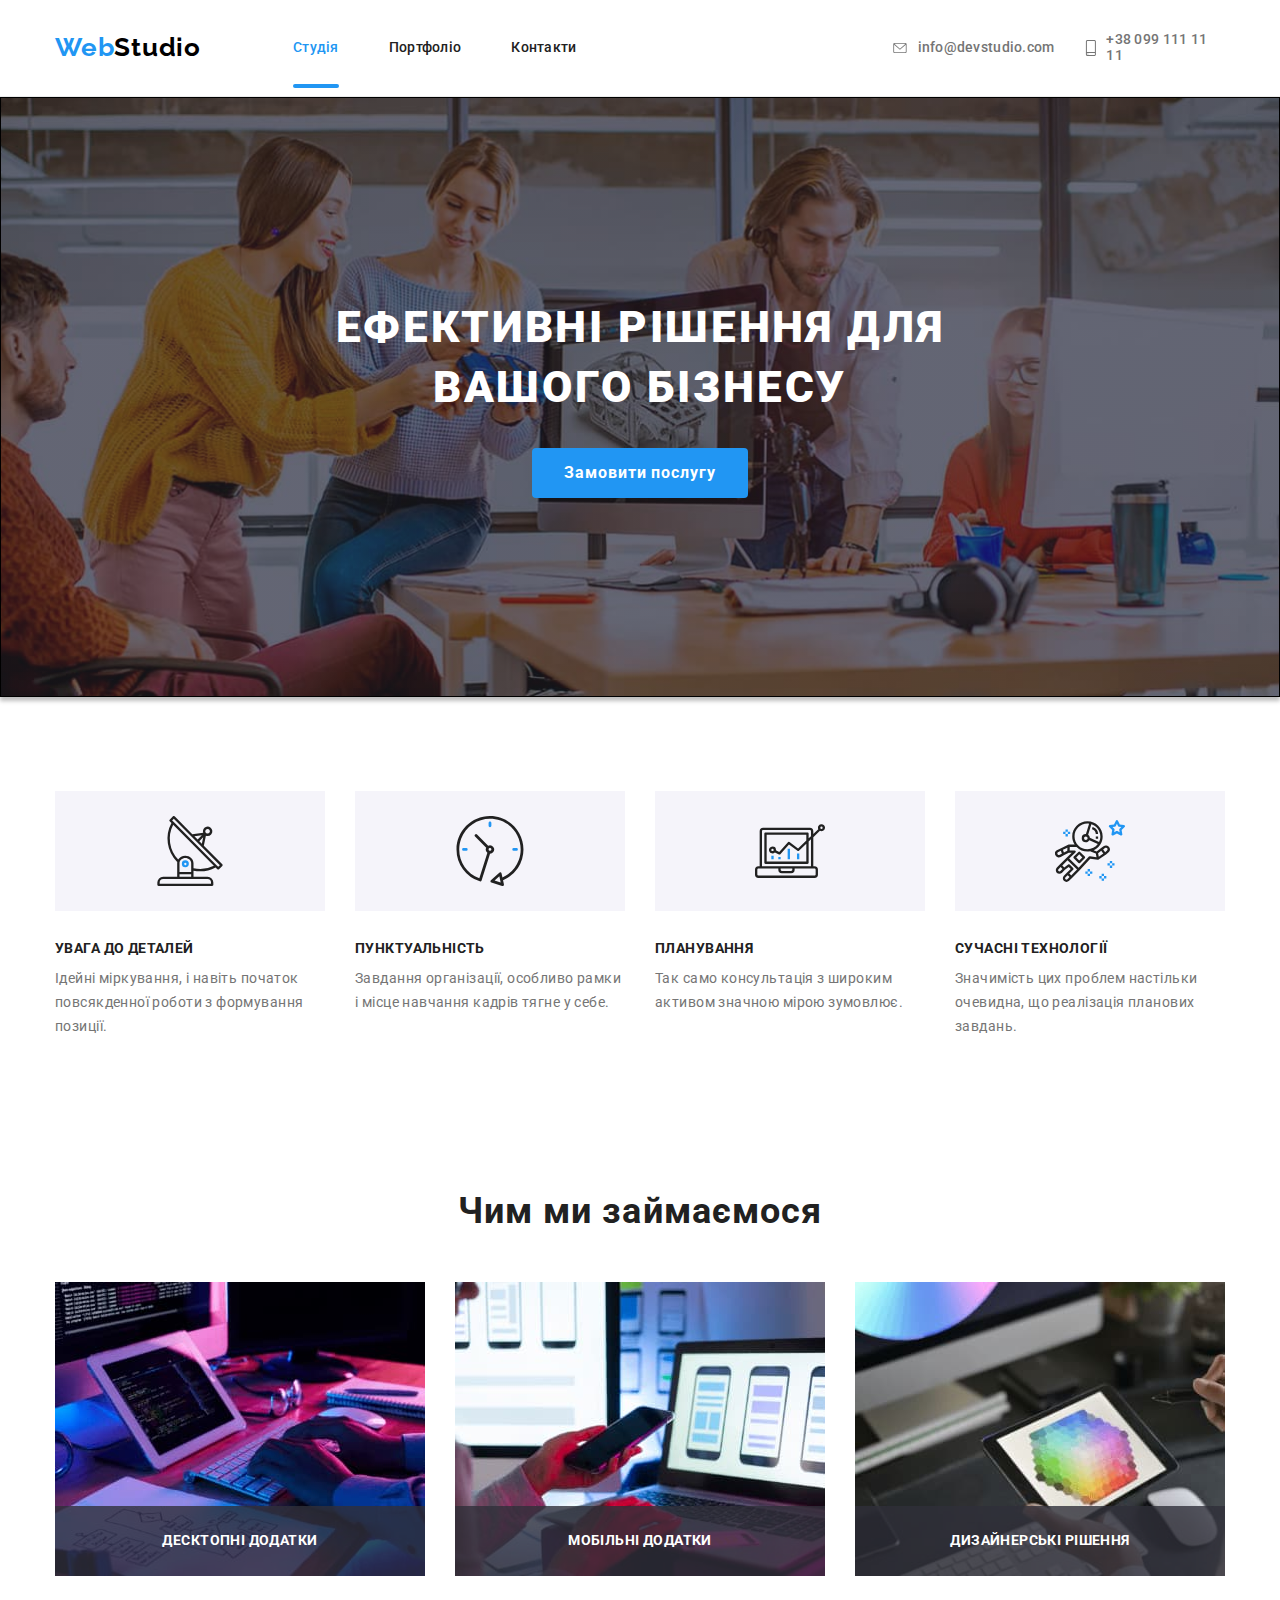
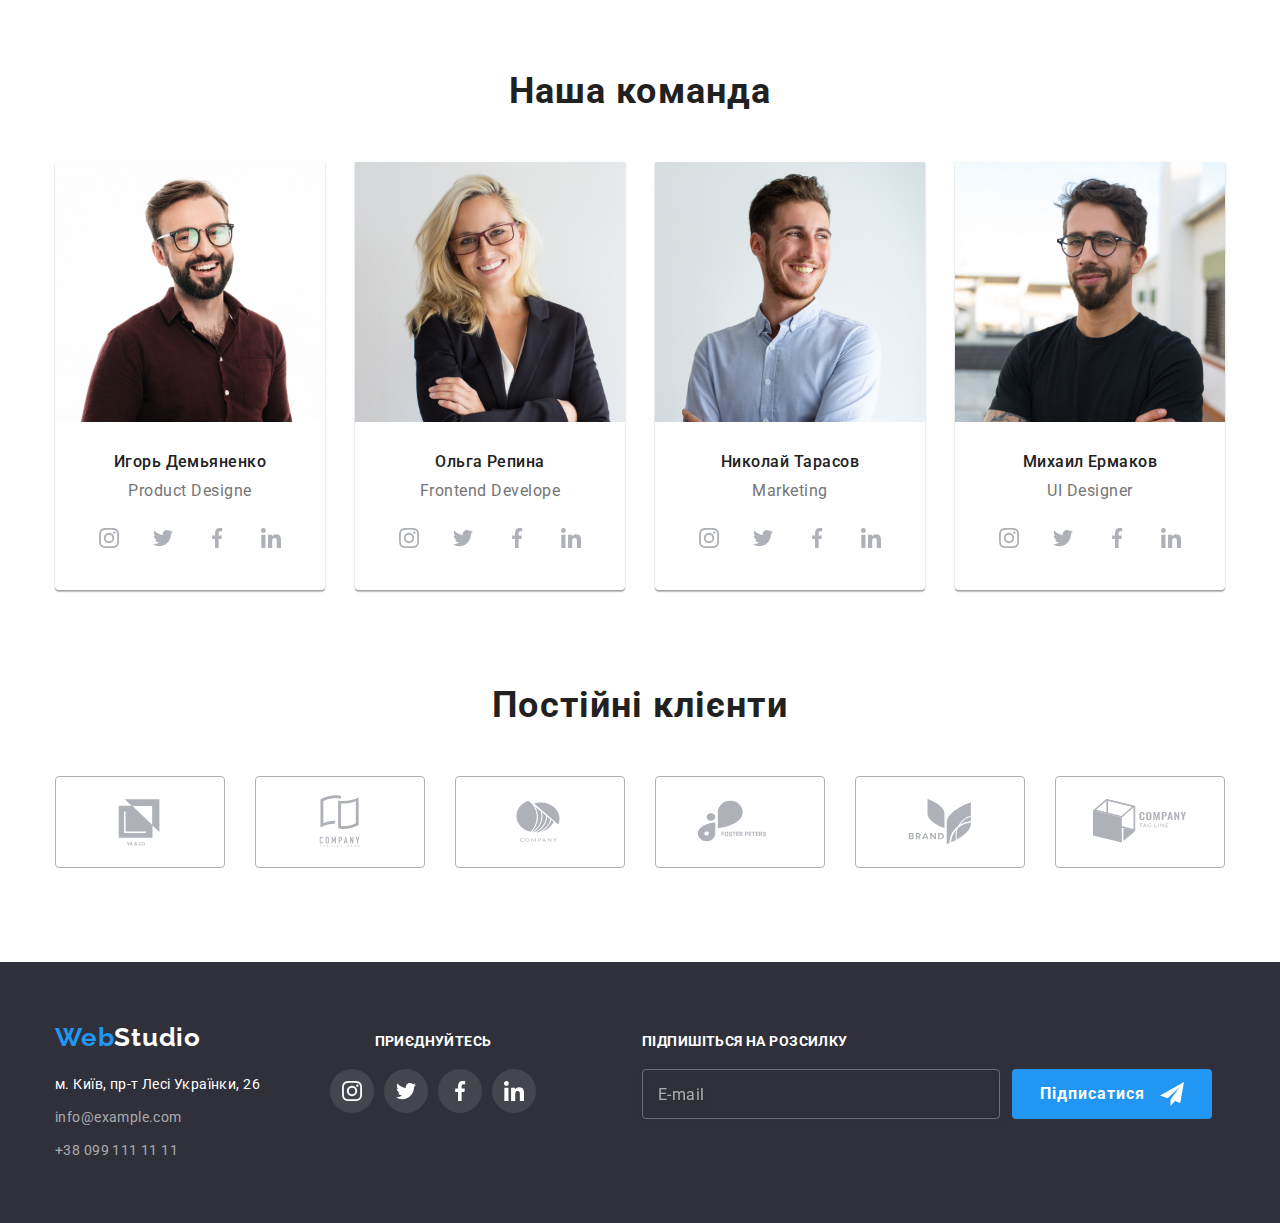
==== commit 869e9e69: "portfolios card" ====
--- a/index.html
+++ b/index.html
@@ -21,7 +21,6 @@
     />
     <!-- Personal styles -->
     <link rel="stylesheet" href="./css/main.min.css" />
-    <!-- <link rel="stylesheet" href="./css/styles.css" /> -->
     <title lang="en">WebStudio</title>
   </head>
 
--- a/css/main.min.css
+++ b/css/main.min.css
@@ -1 +1 @@
-:root{--main-font: "Roboto", sans-serif;--secondary-font: "Raleway", sans-serif;--main-txt-cl: #757575;--accent-txt-cl: #2196f3;--dark-bg-cl: #2f303a;--light-bg-cl: #f5f4fa;--light-bg-portfolio-cl: #eeeeee;--main-white: #ffffff;--icons-color: #afb1b8}.visually-hidden{position:absolute;white-space:nowrap;width:1px;height:1px;overflow:hidden;border:0;padding:0;clip:rect(0 0 0 0);-webkit-clip-path:inset(50%);clip-path:inset(50%);margin:-1px}body{font-family:var(--main-font);color:var(--main-txt-cl)}.link,.list{list-style:none;color:currentColor;text-decoration:none;margin:0;padding:0}h1,h2,h3,h4,h5,p,ul{margin:0;padding:0}img{display:block}.btn{font-family:inherit;font-weight:700;font-size:16px;line-height:1.88em;display:-webkit-box;display:-ms-flexbox;display:flex;letter-spacing:.06em;cursor:pointer;padding:6px 22px;border-radius:4px;border:none;-webkit-transition:color 250ms cubic-bezier(0.4, 0, 0.2, 1),background-color 250ms cubic-bezier(0.4, 0, 0.2, 1),-webkit-box-shadow 250ms cubic-bezier(0.4, 0, 0.2, 1);transition:color 250ms cubic-bezier(0.4, 0, 0.2, 1),background-color 250ms cubic-bezier(0.4, 0, 0.2, 1),-webkit-box-shadow 250ms cubic-bezier(0.4, 0, 0.2, 1);transition:color 250ms cubic-bezier(0.4, 0, 0.2, 1),background-color 250ms cubic-bezier(0.4, 0, 0.2, 1),box-shadow 250ms cubic-bezier(0.4, 0, 0.2, 1);transition:color 250ms cubic-bezier(0.4, 0, 0.2, 1),background-color 250ms cubic-bezier(0.4, 0, 0.2, 1),box-shadow 250ms cubic-bezier(0.4, 0, 0.2, 1),-webkit-box-shadow 250ms cubic-bezier(0.4, 0, 0.2, 1)}.btn:hover,.btn:focus{color:var(--main-white);background-color:var(--accent-txt-cl);-webkit-box-shadow:0px 3px 1px rgba(0,0,0,.1),0px 1px 2px rgba(0,0,0,.08),0px 2px 2px rgba(0,0,0,.12);box-shadow:0px 3px 1px rgba(0,0,0,.1),0px 1px 2px rgba(0,0,0,.08),0px 2px 2px rgba(0,0,0,.12)}.portfolio-btn-current{background-color:#2196f3;color:var(--main-white)}.btn-mode-blue{font-weight:700;font-size:16px;line-height:1.88em;display:-webkit-box;display:-ms-flexbox;display:flex;letter-spacing:.06em;color:#fff;background-color:var(--accent-txt-cl)}.btn-mode-blue{-webkit-box-align:center;-ms-flex-align:center;align-items:center;border-radius:4px;margin:auto;padding:10px 32px;border:none}.btn-mode-blue:focus,.btn-mode-blue:hover{background-color:#188ce8}.conteiner{margin-right:auto;margin-left:auto;padding:0 15px}@media screen and (min-width: 480px){.conteiner{width:480px}}@media screen and (min-width: 768px){.conteiner{width:768px}}@media screen and (min-width: 1200px){.conteiner{width:1200px}}.modal{position:absolute;top:50%;left:50%;background-color:var(--main-white);-webkit-box-shadow:0px 1px 3px rgba(0,0,0,.12),0px 1px 1px rgba(0,0,0,.14),0px 2px 1px rgba(0,0,0,.2);box-shadow:0px 1px 3px rgba(0,0,0,.12),0px 1px 1px rgba(0,0,0,.14),0px 2px 1px rgba(0,0,0,.2);border-radius:4px;padding-left:40px;padding-right:40px;background-color:var(--main-white);-webkit-transition:background-color 250ms cubic-bezier(0.4, 0, 0.2, 1);transition:background-color 250ms cubic-bezier(0.4, 0, 0.2, 1);-webkit-transition:-webkit-transform 250ms cubic-bezier(0.4, 0, 0.2, 1);transition:-webkit-transform 250ms cubic-bezier(0.4, 0, 0.2, 1);transition:transform 250ms cubic-bezier(0.4, 0, 0.2, 1);transition:transform 250ms cubic-bezier(0.4, 0, 0.2, 1), -webkit-transform 250ms cubic-bezier(0.4, 0, 0.2, 1);-webkit-transform:translate(-50%, -50%) scale(1);transform:translate(-50%, -50%) scale(1);z-index:1003}@media screen and (min-width: 768px){.modal{width:450px;height:609px}}@media screen and (min-width: 1200px){.modal{width:528px;height:581px}}.backdrop.is-hidden .modal{-webkit-transform:translate(-50%, -50%) scale(0.4);transform:translate(-50%, -50%) scale(0.4)}.form-btn{position:absolute;top:8px;right:8px;display:-webkit-box;display:-ms-flexbox;display:flex;-webkit-box-pack:center;-ms-flex-pack:center;justify-content:center;-webkit-box-align:center;-ms-flex-align:center;align-items:center;width:30px;height:30px;border-radius:50%;background-color:rgba(0,0,0,0);border:1px solid rgba(0,0,0,.1);padding:0px;cursor:pointer;-webkit-transition:border 250ms cubic-bezier(0.4, 0, 0.2, 1);transition:border 250ms cubic-bezier(0.4, 0, 0.2, 1)}.form-btn:hover,.form-btn:focus{fill:var(--accent-txt-cl)}.form-btn-icon{position:absolute;top:30px;left:12px;-webkit-transition:250ms cubic-bezier(0.4, 0, 0.2, 1);transition:250ms cubic-bezier(0.4, 0, 0.2, 1)}.form-btn__close{-webkit-transition:fill 250ms cubic-bezier(0.4, 0, 0.2, 1);transition:fill 250ms cubic-bezier(0.4, 0, 0.2, 1)}.form-btn__close:hover,.form-btn__close:focus{fill:var(--accent-txt-cl)}.backdrop{position:fixed;top:0;left:0;width:100%;height:100%;background-color:rgba(0,0,0,.2);-webkit-transition:opacity 250ms cubic-bezier(0.4, 0, 0.2, 1),visibility 250ms cubic-bezier(0.4, 0, 0.2, 1);transition:opacity 250ms cubic-bezier(0.4, 0, 0.2, 1),visibility 250ms cubic-bezier(0.4, 0, 0.2, 1);z-index:1002}.backdrop.is-hidden{opacity:0;visibility:hidden;pointer-events:none;-webkit-transition:opacity 250ms cubic-bezier(0.4, 0, 0.2, 1),visibility 250ms cubic-bezier(0.4, 0, 0.2, 1);transition:opacity 250ms cubic-bezier(0.4, 0, 0.2, 1),visibility 250ms cubic-bezier(0.4, 0, 0.2, 1)}.form{position:relative;display:-webkit-box;display:-ms-flexbox;display:flex;-webkit-box-orient:vertical;-webkit-box-direction:normal;-ms-flex-direction:column;flex-direction:column;margin-bottom:10px}.form__title{display:block;font-weight:700;font-size:20px;line-height:1.15em;text-align:center;letter-spacing:.03em;color:#212121;padding-top:40px;margin-bottom:12px}.form__text{margin-bottom:4px;display:block;font-size:12px;line-height:1.17em;letter-spacing:.01em;color:var(--main-txt-cl)}.form__input{width:100%;height:40px;border:1px solid rgba(33,33,33,.2);border-radius:4px;padding:11px 42px;-webkit-transition:border 250ms cubic-bezier(0.4, 0, 0.2, 1);transition:border 250ms cubic-bezier(0.4, 0, 0.2, 1)}.form__input:hover+.form-btn-icon,.form__input:focus+.form-btn-icon{fill:var(--accent-txt-cl)}.form__input:hover,.form__input:focus{border-color:var(--accent-txt-cl);outline-color:var(--accent-txt-cl)}.form__input--coment{width:100%;height:120px;padding:12px 16px;border:1px solid rgba(33,33,33,.2);border-radius:4px;resize:none;font-weight:400;font-size:14px;line-height:1.14;letter-spacing:.01em;-webkit-transition:border 250ms cubic-bezier(0.4, 0, 0.2, 1);transition:border 250ms cubic-bezier(0.4, 0, 0.2, 1)}.form__input--coment:hover,.form__input--coment:focus{border-color:var(--accent-txt-cl);outline-color:var(--accent-txt-cl)}.form__input--coment--coment::-webkit-input-placeholder{font-weight:400;font-size:14px;line-height:1.14;letter-spacing:.01em;color:rgba(117,117,117,.5)}.form__input--coment--coment::-moz-placeholder{font-weight:400;font-size:14px;line-height:1.14;letter-spacing:.01em;color:rgba(117,117,117,.5)}.form__input--coment--coment:-ms-input-placeholder{font-weight:400;font-size:14px;line-height:1.14;letter-spacing:.01em;color:rgba(117,117,117,.5)}.form__input--coment--coment::-ms-input-placeholder{font-weight:400;font-size:14px;line-height:1.14;letter-spacing:.01em;color:rgba(117,117,117,.5)}.form__input--coment--coment::placeholder{font-weight:400;font-size:14px;line-height:1.14;letter-spacing:.01em;color:rgba(117,117,117,.5)}.checkbox{display:-webkit-box;display:-ms-flexbox;display:flex;-webkit-box-pack:center;-ms-flex-pack:center;justify-content:center;margin-bottom:30px}.checkbox__group{position:relative;display:-webkit-box;display:-ms-flexbox;display:flex;-webkit-box-align:center;-ms-flex-align:center;align-items:center;-webkit-box-pack:center;-ms-flex-pack:center;justify-content:center;-webkit-transform:background-image 250ms cubic-bezier(0.4, 0, 0.2, 1);transform:background-image 250ms cubic-bezier(0.4, 0, 0.2, 1);width:425px;height:24px}.checkbox__text--link{color:var(--accent-txt-cl);margin-left:4px;text-decoration:underline}.checkbox__input{position:absolute;white-space:nowrap;width:1px;height:1px;overflow:hidden;border:0;padding:0;clip:rect(0 0 0 0);-webkit-clip-path:inset(50%);clip-path:inset(50%);margin:-1px;margin-right:8px}.checkbox__text,.checkbox__text--link{font-size:14px;line-height:1.17em;letter-spacing:.03em}.checkbox__icon{width:16px;height:15px;margin-right:8px;border:2px solid var(--dark-bg-cl);border-radius:2px;-webkit-transition:250ms cubic-bezier(0.4, 0, 0.2, 1);transition:250ms cubic-bezier(0.4, 0, 0.2, 1)}.checkbox__input:checked+.checkbox__icon{background-color:var(--accent-txt-cl);background-image:url(../images/icons/form-icons/check.svg);background-repeat:no-repeat;background-position:center;border-radius:2px;background-origin:border-box;-webkit-transform:background-color 250ms cubic-bezier(0.4, 0, 0.2, 1);transform:background-color 250ms cubic-bezier(0.4, 0, 0.2, 1);-webkit-transform:background-image 250ms cubic-bezier(0.4, 0, 0.2, 1);transform:background-image 250ms cubic-bezier(0.4, 0, 0.2, 1);border-color:rgba(0,0,0,0)}.checkbox__input:hover+.checkbox__icon,.checkbox__input:focus+.checkbox__icon{border:2px solid var(--accent-txt-cl);border-radius:2px;-webkit-transform:border-color 250ms cubic-bezier(0.4, 0, 0.2, 1);transform:border-color 250ms cubic-bezier(0.4, 0, 0.2, 1)}.subscribe{padding-top:0}@media screen and (min-width: 768px){.subscribe{padding-top:60px;text-align:center;width:450px;margin:0 auto}}@media screen and (min-width: 1200px){.subscribe{position:relative;width:570px;height:86px;padding-top:0;text-align:start}}.subscribe__title{display:block;font-weight:700;font-size:14px;line-height:16px;letter-spacing:.03em;text-transform:uppercase;color:var(--main-white);margin-bottom:20px}@media screen and (max-width: 767px){.subscribe__title{text-align:center}}.subscribe__input{height:50px;padding:16px 15px;width:100%;margin-bottom:20px;border:1px solid rgba(255,255,255,.3);-webkit-filter:drop-shadow(0px 4px 4px rgba(0, 0, 0, 0.15));filter:drop-shadow(0px 4px 4px rgba(0, 0, 0, 0.15));border-radius:4px;outline:var(--accent-txt-cl);background-color:rgba(0,0,0,0);-webkit-transition:border 250ms cubic-bezier(0.4, 0, 0.2, 1);transition:border 250ms cubic-bezier(0.4, 0, 0.2, 1);color:var(--main-txt-cl)}@media screen and (min-width: 1200px){.subscribe__input{width:358px;margin-right:12px}}.subscribe__input::-webkit-input-placeholder{letter-spacing:.03em;color:rgba(255,255,255,.6)}.subscribe__input::-moz-placeholder{letter-spacing:.03em;color:rgba(255,255,255,.6)}.subscribe__input:-ms-input-placeholder{letter-spacing:.03em;color:rgba(255,255,255,.6)}.subscribe__input::-ms-input-placeholder{letter-spacing:.03em;color:rgba(255,255,255,.6)}.subscribe__input::placeholder{letter-spacing:.03em;color:rgba(255,255,255,.6)}.subscribe__input:hover,.subscribe__input:focus{border-color:var(--accent-txt-cl);outline-color:var(--accent-txt-cl)}.subscribe-btn__txt{margin-right:12px}@media screen and (min-width: 1200px){.subscribe-btn__txt{position:absolute;top:10px;left:28px}}@media screen and (min-width: 1200px){.subscribe-btn__icon{position:absolute;-webkit-box-align:center;-ms-flex-align:center;align-items:center;top:13px;right:28px}}@media screen and (min-width: 1200px){.btn-mode-blue__subscribe{position:absolute;width:200px;height:50px;bottom:0;right:0}}.portfolio-overlay{position:absolute;width:100%;height:100%;top:0;left:0;overflow:hidden}.portfolio-overlay-text{position:absolute;color:var(--main-white);font-size:18px;line-height:1.56em;letter-spacing:.03em;display:-webkit-box;display:-ms-flexbox;display:flex;-webkit-box-align:center;-ms-flex-align:center;align-items:center;-webkit-box-pack:center;-ms-flex-pack:center;justify-content:center;padding:63px 24px;background:rgba(33,150,243,.9);top:0;left:0;-webkit-transform:translateY(100%);transform:translateY(100%);-webkit-transition:-webkit-transform 250ms cubic-bezier(0.4, 0, 0.2, 1);transition:-webkit-transform 250ms cubic-bezier(0.4, 0, 0.2, 1);transition:transform 250ms cubic-bezier(0.4, 0, 0.2, 1);transition:transform 250ms cubic-bezier(0.4, 0, 0.2, 1), -webkit-transform 250ms cubic-bezier(0.4, 0, 0.2, 1)}.portfolio-link:hover .portfolio-overlay-text,.portfolio-link:focus .portfolio-overlay-text{-webkit-transform:translateY(0);transform:translateY(0);opacity:1;overflow:hidden}.menu{margin-bottom:auto}.menu-overlay{position:fixed;top:0;left:0;width:100%;height:100%;z-index:2000;background-color:#fff;opacity:0;pointer-events:none;visibility:hidden;-webkit-transform:translateX(100%);transform:translateX(100%);-webkit-transition:-webkit-transform 250ms cubic-bezier(0.4, 0, 0.2, 1);transition:-webkit-transform 250ms cubic-bezier(0.4, 0, 0.2, 1);transition:transform 250ms cubic-bezier(0.4, 0, 0.2, 1);transition:transform 250ms cubic-bezier(0.4, 0, 0.2, 1), -webkit-transform 250ms cubic-bezier(0.4, 0, 0.2, 1)}@media screen and (min-width: 768px){.menu-overlay{display:none}}.menu-overlay.is-open{-webkit-transform:translate(0);transform:translate(0);opacity:1;pointer-events:initial;visibility:visible;-webkit-transition:250ms cubic-bezier(0.4, 0, 0.2, 1);transition:250ms cubic-bezier(0.4, 0, 0.2, 1)}.menu-conteiner{display:-webkit-box;display:-ms-flexbox;display:flex;-webkit-box-orient:vertical;-webkit-box-direction:normal;-ms-flex-direction:column;flex-direction:column;max-width:480px;padding:48px 40px;height:100%}.menu-studio{padding-bottom:36px}.menu__portfolio{padding-bottom:32px}.menu__link{font-weight:500;font-size:40px;line-height:1.14em;letter-spacing:.02em;color:#212121;-webkit-transition:color 250ms cubic-bezier(0.4, 0, 0.2, 1);transition:color 250ms cubic-bezier(0.4, 0, 0.2, 1)}.menu__link:hover,.menu__link:focus{color:var(--accent-txt-cl)}.menu__link--current{color:#2196f3;color:var(--accent-txt-cl)}.menu-btn{position:absolute;top:10px;right:15px;width:40px;height:40px;background-color:rgba(0,0,0,0);border:none;padding:0px;cursor:pointer;-webkit-transition:border 250ms cubic-bezier(0.4, 0, 0.2, 1);transition:border 250ms cubic-bezier(0.4, 0, 0.2, 1)}.menu-btn:focus{fill:var(--accent-txt-cl)}.menu-btn__close{-webkit-transition:fill 250ms cubic-bezier(0.4, 0, 0.2, 1);transition:fill 250ms cubic-bezier(0.4, 0, 0.2, 1);fill:#212121}.menu-btn__close:hover,.menu-btn__close:focus{fill:var(--accent-txt-cl)}.menu__list{padding-bottom:64px}.menu__phone{font-weight:500;font-size:34px;line-height:1.17em;letter-spacing:.02em;color:var(--accent-txt-cl)}.menu__phone--link{margin-bottom:32px}.menu__mail{font-weight:500;font-size:24px;line-height:1.17em;letter-spacing:.02em}.social-mobile{display:-webkit-box;display:-ms-flexbox;display:flex;-ms-flex-wrap:wrap;flex-wrap:wrap;gap:10px;-webkit-box-align:center;-ms-flex-align:center;align-items:center}.social-mobile-item{display:-webkit-box;display:-ms-flexbox;display:flex;font-weight:500;font-size:18px;line-height:1.22em;letter-spacing:.02em;color:var(--accent-txt-cl)}.social-mobile-item:not(:last-child)::after{content:" ";display:block;width:1px;background-color:rgba(33,33,33,.2);margin-left:10px}.header{background-color:var(--main-white);border-bottom:1px solid #ececec}.header-conteiner{display:-webkit-box;display:-ms-flexbox;display:flex;-webkit-box-align:center;-ms-flex-align:center;align-items:center;position:relative}.header__list{display:none}@media screen and (min-width: 768px){.header__list{display:block;-webkit-box-align:center;-ms-flex-align:center;align-items:center}}@media screen and (min-width: 1200px){.header__list{display:-webkit-box;display:-ms-flexbox;display:flex;-webkit-box-align:center;-ms-flex-align:center;align-items:center;-webkit-box-pack:center;-ms-flex-pack:center;justify-content:center}}.header__phone-icon,.header__mail-icon{fill:currentColor}@media screen and (min-width: 768px){.header__phone-icon{width:10px;height:14px;margin-right:10px}}@media screen and (min-width: 1200px){.header__phone-icon{width:12px;height:16px;margin-right:10px}}@media screen and (min-width: 768px){.header__mail-icon{width:14px;height:10px;margin-right:10px}}@media screen and (min-width: 1200px){.header__mail-icon{width:16px;height:10px;margin-right:10px}}@media screen and (min-width: 768px){.header__mail{margin-bottom:10px}}@media screen and (min-width: 1200px){.header__mail{margin-bottom:0}}.header-logo{font-family:"Raleway";font-style:normal;font-weight:700;padding:16px 0;font-size:24px;line-height:1.117em;letter-spacing:.03em;color:#2196f3;color:var(--accent-txt-cl)}@media screen and (min-width: 768px){.header-logo{padding:26px 0;margin-right:87px}}@media screen and (min-width: 1200px){.header-logo{margin-right:92px;font-size:26px;line-height:1.19em}}.header-logo__cl{color:#000}.header__link{color:var(--main-txt-cl);font-weight:500;letter-spacing:.02em;-webkit-transition:color 250ms cubic-bezier(0.4, 0, 0.2, 1);transition:color 250ms cubic-bezier(0.4, 0, 0.2, 1)}@media screen and (min-width: 1200px){.header__link--letter{margin-right:30px}}.header__link--phone,.header__link--letter{display:-webkit-box;display:-ms-flexbox;display:flex;-webkit-box-align:center;-ms-flex-align:center;align-items:center}@media screen and (max-width: 1199px){.header__link--phone,.header__link--letter{font-size:12px;line-height:1.17em}.header__link--phone:focus,.header__link--letter:focus{color:var(--accent-txt-cl)}}@media screen and (min-width: 1200px){.header__link--phone,.header__link--letter{font-size:14px;line-height:1.14em;padding:32px 0}.header__link--phone:hover,.header__link--phone:focus,.header__link--letter:hover,.header__link--letter:focus{color:var(--accent-txt-cl)}}.nav__list{display:none}@media screen and (min-width: 768px){.nav__list{display:-webkit-box;display:-ms-flexbox;display:flex;gap:50px;-webkit-box-align:center;-ms-flex-align:center;align-items:center;margin-right:96px}}@media screen and (min-width: 1200px){.nav__list{margin-right:315px}}.nav__link{position:relative;font-weight:500;font-size:14px;line-height:1.14em;letter-spacing:.02em;color:#212121;display:block;padding:32px 0;-webkit-transition:color 250ms cubic-bezier(0.4, 0, 0.2, 1);transition:color 250ms cubic-bezier(0.4, 0, 0.2, 1)}@media screen and (min-width: 768px){.nav__link:focus{color:var(--accent-txt-cl)}}@media screen and (min-width: 1200px){.nav__link:hover,.nav__link:focus{color:var(--accent-txt-cl)}}.nav__link--current{font-weight:500;font-size:14px;line-height:1.14em;letter-spacing:.02em;color:#2196f3;color:var(--accent-txt-cl)}.nav__link--current::after{content:" ";position:absolute;left:0;bottom:0;width:100%;height:4px;background-color:var(--accent-txt-cl);border-radius:2px}.main{background-color:#c4c4c4;background-repeat:no-repeat;background-position:center;background-size:cover;max-width:1600px;margin-left:auto;margin-right:auto;background-image:-webkit-gradient(linear, left bottom, left top, from(rgba(47, 48, 58, 0.4)), to(rgba(47, 48, 58, 0.4))),url(../images/Hero.jpg);background-image:linear-gradient(0deg, rgba(47, 48, 58, 0.4), rgba(47, 48, 58, 0.4)),url(../images/Hero.jpg);border:1px solid #000;-webkit-box-shadow:0px 4px 4px rgba(0,0,0,.25);box-shadow:0px 4px 4px rgba(0,0,0,.25);display:none}@media screen and (min-width: 768px){.main{display:block;height:400px;padding-top:118px;padding-bottom:118px}}@media screen and (min-width: 1200px){.main{display:block;height:600px;padding-top:200px;padding-bottom:200px}}.main__text{margin:0 auto;margin-bottom:30px;font-weight:900;text-align:center;letter-spacing:.06em;text-transform:uppercase;color:var(--main-white)}@media screen and (min-width: 768px){.main__text{max-width:360px;font-size:26px;line-height:1.62em}}@media screen and (min-width: 1200px){.main__text{max-width:696px;font-size:44px;line-height:1.36em}}.about{padding:60px 0}@media screen and (min-width: 1200px){.about{padding:94px 0}}.about__title{font-weight:700;font-size:14px;line-height:1.14em;letter-spacing:.03em;text-transform:uppercase;color:#212121;margin-bottom:10px}@media screen and (max-width: 767px){.about__title{text-align:center}}.about__text{font-weight:400;font-size:14px;line-height:1.71em;letter-spacing:.03em}@media screen and (min-width: 768px){.about__list{display:-webkit-box;display:-ms-flexbox;display:flex;-ms-flex-wrap:wrap;flex-wrap:wrap;gap:30px}}@media screen and (min-width: 1200px){.about__list{display:-webkit-box;display:-ms-flexbox;display:flex;gap:30px}}.about__item{max-width:450px;padding-bottom:30px}@media screen and (min-width: 768px){.about__item{width:354px;padding-bottom:57px}}@media screen and (min-width: 1200px){.about__item{width:270px}}.about__item::before{display:block;content:"";height:120px;background-position:center;background-repeat:no-repeat;background-color:#f5f4fa;margin-bottom:30px}.about__item:nth-child(1)::before{background-image:url(../images/icons/edit-icon/antenna.svg)}.about__item:nth-child(2)::before{background-image:url(../images/icons/edit-icon/clock.svg)}.about__item:nth-child(3)::before{background-image:url(../images/icons/edit-icon/diagram.svg)}.about__item:nth-child(4)::before{background-image:url(../images/icons/edit-icon/astronaut.svg)}.specification{display:none}@media screen and (min-width: 1200px){.specification{display:block;padding-bottom:94px}.specification-title{font-weight:700;font-size:36px;line-height:1.17em;letter-spacing:.03em;color:#212121;text-align:center;margin-bottom:50px}.specification-list{display:-webkit-box;display:-ms-flexbox;display:flex;gap:30px}.specification-img{position:relative}.specification-text{font-weight:700;font-size:14px;line-height:1.14em;text-align:center;letter-spacing:.03em;text-transform:uppercase;color:var(--main-white);background:rgba(47,48,58,.8);display:-webkit-box;display:-ms-flexbox;display:flex;position:absolute;width:370px;height:70px;-webkit-box-align:center;-ms-flex-align:center;align-items:center;-webkit-box-pack:center;-ms-flex-pack:center;justify-content:center;left:0;bottom:0}}.teem{background:#f5f4fa;padding:94px 0}.teem-title{font-weight:700;font-size:28px;line-height:1.18em;letter-spacing:.03em;color:#212121;text-align:center;margin-bottom:50px}@media screen and (min-width: 1200px){.teem-title{font-size:36px;line-height:1.17em}}@media screen and (min-width: 768px){.teem-list{display:-webkit-box;display:-ms-flexbox;display:flex;-ms-flex-wrap:wrap;flex-wrap:wrap;gap:30px;-webkit-box-align:center;-ms-flex-align:center;align-items:center;-webkit-box-pack:center;-ms-flex-pack:center;justify-content:center}}@media screen and (min-width: 1200px){.teem-list{display:-webkit-box;display:-ms-flexbox;display:flex;gap:30px}}.teem-link{background-color:var(--main-white);-webkit-box-shadow:0px 1px 3px rgba(0,0,0,.12),0px 1px 1px rgba(0,0,0,.14),0px 2px 1px rgba(0,0,0,.2);box-shadow:0px 1px 3px rgba(0,0,0,.12),0px 1px 1px rgba(0,0,0,.14),0px 2px 1px rgba(0,0,0,.2);border-radius:0px 0px 4px 4px}.teem-img{text-align:center}.social{padding:30px 10px}.social-item{border-radius:50%}.social-title{font-weight:500;font-size:16px;line-height:1.19em;letter-spacing:.03em;color:#212121;margin-bottom:10px;text-align:center}.social-text{font-weight:400;font-size:16px;line-height:1.19em;letter-spacing:.03em;margin-bottom:16px;text-align:center}.social-list{display:-webkit-box;display:-ms-flexbox;display:flex;-webkit-box-align:center;-ms-flex-align:center;align-items:center;-webkit-box-pack:center;-ms-flex-pack:center;justify-content:center;gap:10px}.social-icon{fill:currentColor}.social-link{display:-webkit-box;display:-ms-flexbox;display:flex;-webkit-box-align:center;-ms-flex-align:center;align-items:center;-webkit-box-pack:center;-ms-flex-pack:center;justify-content:center;width:44px;height:44px;background-color:var(--main-white);color:var(--icons-color);border-radius:50%;-webkit-transition:background-color 250ms cubic-bezier(0.4, 0, 0.2, 1),color 250ms cubic-bezier(0.4, 0, 0.2, 1);transition:background-color 250ms cubic-bezier(0.4, 0, 0.2, 1),color 250ms cubic-bezier(0.4, 0, 0.2, 1)}.social-link:focus,.social-link:hover{border-radius:50%;background-color:var(--accent-txt-cl);color:var(--main-white)}.clients{padding:94px 0}.clients-title{font-weight:700;font-size:33px;line-height:1.18em;text-align:center;letter-spacing:.03em;color:#212121;text-align:center;margin-bottom:50px}@media screen and (min-width: 1200px){.clients-title{font-size:36px;line-height:1.17em}}.clients-list{display:-webkit-box;display:-ms-flexbox;display:flex;-ms-flex-wrap:wrap;flex-wrap:wrap;-webkit-box-align:center;-ms-flex-align:center;align-items:center;-webkit-box-pack:center;-ms-flex-pack:center;justify-content:center;gap:30px}@media screen and (min-width: 1200px){.clients-list{display:-webkit-box;display:-ms-flexbox;display:flex;-webkit-box-align:center;-ms-flex-align:center;align-items:center;-webkit-box-pack:center;-ms-flex-pack:center;justify-content:center;gap:30px}}.clients-icon{fill:currentColor}.clients-link{display:-webkit-box;display:-ms-flexbox;display:flex;-webkit-box-align:center;-ms-flex-align:center;align-items:center;-webkit-box-pack:center;-ms-flex-pack:center;justify-content:center;width:170px;height:92px;background-color:var(--main-white);border:1px solid #afb1b8;border-radius:4px;color:var(--icons-color);-webkit-transition:border-color 250ms cubic-bezier(0.4, 0, 0.2, 1),color 250ms cubic-bezier(0.4, 0, 0.2, 1);transition:border-color 250ms cubic-bezier(0.4, 0, 0.2, 1),color 250ms cubic-bezier(0.4, 0, 0.2, 1)}.clients-link:focus,.clients-link:hover{border-color:var(--accent-txt-cl);color:var(--accent-txt-cl)}.footer{background:#2f303a;padding:60px 0}@media screen and (min-width: 768px){.footer-block{display:-webkit-box;display:-ms-flexbox;display:flex;-webkit-box-align:baseline;-ms-flex-align:baseline;align-items:baseline;-ms-flex-wrap:wrap;flex-wrap:wrap;padding-top:0}}@media screen and (min-width: 1200px){.footer-block{-ms-flex-wrap:nowrap;flex-wrap:nowrap}}.footer-info{text-align:center}@media screen and (min-width: 768px){.footer-info{margin-right:165px;margin-left:76px;text-align:unset}}@media screen and (min-width: 1200px){.footer-info{margin-right:70px;margin-left:0;text-align:unset}}.footer-text{font-weight:400;font-size:14px;line-height:1.71em;letter-spacing:.03em;color:#fff;margin-bottom:8px}@media screen and (min-width: 1200px){.footer-text{margin-bottom:9px}}.footer-tel:hover,.footer-tel:focus{color:var(--accent-txt-cl)}@media screen and (max-width: 767px){.footer-conect{padding:60px 0}}@media screen and (min-width: 1200px){.footer-conect{margin-right:93px}}.footer-conect-list{display:-webkit-box;display:-ms-flexbox;display:flex;-webkit-box-align:center;-ms-flex-align:center;align-items:center;-webkit-box-pack:center;-ms-flex-pack:center;justify-content:center;gap:10px}.footer-conect-text{font-weight:700;font-size:14px;line-height:16px;letter-spacing:.03em;text-transform:uppercase;color:#fff;margin-bottom:20px;text-align:center}.footer-link,.footer-tel{font-weight:400;font-size:14px;line-height:1.71em;letter-spacing:.03em;color:rgba(255,255,255,.6);-webkit-transition:color 250ms cubic-bezier(0.4, 0, 0.2, 1);transition:color 250ms cubic-bezier(0.4, 0, 0.2, 1)}.footer-link{display:block;margin-bottom:8px}@media screen and (min-width: 1200px){.footer-link{margin-bottom:9px}}.footer-link-icon{display:-webkit-box;display:-ms-flexbox;display:flex;width:44px;height:44px;-webkit-box-align:center;-ms-flex-align:center;align-items:center;-webkit-box-pack:center;-ms-flex-pack:center;justify-content:center;border-radius:50%;fill:var(--main-white);background-color:rgba(255,255,255,.1019607843);-webkit-transition:background-color 250ms cubic-bezier(0.4, 0, 0.2, 1);transition:background-color 250ms cubic-bezier(0.4, 0, 0.2, 1)}.footer-link-icon:focus,.footer-link-icon:hover{border-radius:50%;background-color:var(--accent-txt-cl);fill:var(--main-white)}.footer-link:hover,.footer-link:focus{color:var(--accent-txt-cl)}.footer-logo{font-family:"Raleway";font-style:normal;font-weight:700;font-size:24px;line-height:1.17px;letter-spacing:.03em;color:#2196f3;display:block;margin-bottom:20px}@media screen and (min-width: 1200px){.footer-logo{font-size:26px;line-height:1.14em}}.footer-logo-cl{font-family:"Raleway";font-weight:700;font-size:26px;line-height:1.19em;letter-spacing:.03em;color:#fff}.address{font-style:normal}.portfolio-btn{display:-webkit-box;display:-ms-flexbox;display:flex;gap:8px;-webkit-box-pack:center;-ms-flex-pack:center;justify-content:center;margin-bottom:50px}.portfolio-btn-current{background-color:#2196f3;color:var(--main-white)}.description{position:relative;display:block;padding:20px 24px;border-right:1px solid #eee;border-bottom:1px solid #eee;border-left:1px solid #eee;background-color:#fff}.description-title{font-weight:700;font-size:18px;line-height:2em;letter-spacing:.06em;margin-bottom:4px;color:#212121}.description-text{font-weight:400;font-size:16px;line-height:1.88em;letter-spacing:.03em;color:#757575}.portfolio{padding:94px 0}.portfolio-list{display:-webkit-box;display:-ms-flexbox;display:flex;-ms-flex-wrap:wrap;flex-wrap:wrap;gap:30px}.portfolio-link{position:relative;-webkit-transition:-webkit-box-shadow 250ms cubic-bezier(0.4, 0, 0.2, 1);transition:-webkit-box-shadow 250ms cubic-bezier(0.4, 0, 0.2, 1);transition:box-shadow 250ms cubic-bezier(0.4, 0, 0.2, 1);transition:box-shadow 250ms cubic-bezier(0.4, 0, 0.2, 1), -webkit-box-shadow 250ms cubic-bezier(0.4, 0, 0.2, 1)}.portfolio-item{display:list-item;max-width:370px;border:1px #eee}.portfolio-link:hover,.portfolio-link:focus{display:block;-webkit-box-shadow:0px 1px 1px rgba(0,0,0,.12),0px 4px 4px rgba(0,0,0,.06),1px 4px 6px rgba(0,0,0,.16);box-shadow:0px 1px 1px rgba(0,0,0,.12),0px 4px 4px rgba(0,0,0,.06),1px 4px 6px rgba(0,0,0,.16);-webkit-transition:250ms cubic-bezier(0.4, 0, 0.2, 1);transition:250ms cubic-bezier(0.4, 0, 0.2, 1)}/*# sourceMappingURL=main.min.css.map */+:root{--main-font: "Roboto", sans-serif;--secondary-font: "Raleway", sans-serif;--main-txt-cl: #757575;--accent-txt-cl: #2196f3;--dark-bg-cl: #2f303a;--light-bg-cl: #f5f4fa;--light-bg-portfolio-cl: #eeeeee;--main-white: #ffffff;--icons-color: #afb1b8}.visually-hidden{position:absolute;white-space:nowrap;width:1px;height:1px;overflow:hidden;border:0;padding:0;clip:rect(0 0 0 0);-webkit-clip-path:inset(50%);clip-path:inset(50%);margin:-1px}body{font-family:var(--main-font);color:var(--main-txt-cl)}.link,.list{list-style:none;color:currentColor;text-decoration:none;margin:0;padding:0}h1,h2,h3,h4,h5,p,ul{margin:0;padding:0}img{display:block}.btn{font-family:inherit;font-weight:700;font-size:16px;line-height:1.88em;display:-webkit-box;display:-ms-flexbox;display:flex;letter-spacing:.06em;cursor:pointer;padding:6px 22px;border-radius:4px;border:none;-webkit-transition:color 250ms cubic-bezier(0.4, 0, 0.2, 1),background-color 250ms cubic-bezier(0.4, 0, 0.2, 1),-webkit-box-shadow 250ms cubic-bezier(0.4, 0, 0.2, 1);transition:color 250ms cubic-bezier(0.4, 0, 0.2, 1),background-color 250ms cubic-bezier(0.4, 0, 0.2, 1),-webkit-box-shadow 250ms cubic-bezier(0.4, 0, 0.2, 1);transition:color 250ms cubic-bezier(0.4, 0, 0.2, 1),background-color 250ms cubic-bezier(0.4, 0, 0.2, 1),box-shadow 250ms cubic-bezier(0.4, 0, 0.2, 1);transition:color 250ms cubic-bezier(0.4, 0, 0.2, 1),background-color 250ms cubic-bezier(0.4, 0, 0.2, 1),box-shadow 250ms cubic-bezier(0.4, 0, 0.2, 1),-webkit-box-shadow 250ms cubic-bezier(0.4, 0, 0.2, 1)}.btn:hover,.btn:focus{color:var(--main-white);background-color:var(--accent-txt-cl);-webkit-box-shadow:0px 3px 1px rgba(0,0,0,.1),0px 1px 2px rgba(0,0,0,.08),0px 2px 2px rgba(0,0,0,.12);box-shadow:0px 3px 1px rgba(0,0,0,.1),0px 1px 2px rgba(0,0,0,.08),0px 2px 2px rgba(0,0,0,.12)}.btn-portfolio{font-family:inherit;font-weight:500;font-size:16px;line-height:1.62em;display:-webkit-box;display:-ms-flexbox;display:flex;letter-spacing:.03em;cursor:pointer;padding:6px 22px;border-radius:4px;border:none;-webkit-transition:color 250ms cubic-bezier(0.4, 0, 0.2, 1),background-color 250ms cubic-bezier(0.4, 0, 0.2, 1),-webkit-box-shadow 250ms cubic-bezier(0.4, 0, 0.2, 1);transition:color 250ms cubic-bezier(0.4, 0, 0.2, 1),background-color 250ms cubic-bezier(0.4, 0, 0.2, 1),-webkit-box-shadow 250ms cubic-bezier(0.4, 0, 0.2, 1);transition:color 250ms cubic-bezier(0.4, 0, 0.2, 1),background-color 250ms cubic-bezier(0.4, 0, 0.2, 1),box-shadow 250ms cubic-bezier(0.4, 0, 0.2, 1);transition:color 250ms cubic-bezier(0.4, 0, 0.2, 1),background-color 250ms cubic-bezier(0.4, 0, 0.2, 1),box-shadow 250ms cubic-bezier(0.4, 0, 0.2, 1),-webkit-box-shadow 250ms cubic-bezier(0.4, 0, 0.2, 1)}.btn-portfolio:hover,.btn-portfolio:focus{color:var(--main-white);background-color:var(--accent-txt-cl);-webkit-box-shadow:0px 3px 1px rgba(0,0,0,.1),0px 1px 2px rgba(0,0,0,.08),0px 2px 2px rgba(0,0,0,.12);box-shadow:0px 3px 1px rgba(0,0,0,.1),0px 1px 2px rgba(0,0,0,.08),0px 2px 2px rgba(0,0,0,.12)}.portfolio-btn-current{background-color:#2196f3;color:var(--main-white)}.btn-mode-blue{font-weight:700;font-size:16px;line-height:1.88em;display:-webkit-box;display:-ms-flexbox;display:flex;letter-spacing:.06em;color:#fff;background-color:var(--accent-txt-cl)}.btn-mode-blue{-webkit-box-align:center;-ms-flex-align:center;align-items:center;border-radius:4px;margin:auto;padding:10px 32px;border:none}.btn-mode-blue:focus,.btn-mode-blue:hover{background-color:#188ce8}.conteiner{margin-right:auto;margin-left:auto;padding:0 15px}@media screen and (min-width: 480px){.conteiner{width:480px}}@media screen and (min-width: 768px){.conteiner{width:768px}}@media screen and (min-width: 1200px){.conteiner{width:1200px}}.modal{position:absolute;top:50%;left:50%;background-color:var(--main-white);-webkit-box-shadow:0px 1px 3px rgba(0,0,0,.12),0px 1px 1px rgba(0,0,0,.14),0px 2px 1px rgba(0,0,0,.2);box-shadow:0px 1px 3px rgba(0,0,0,.12),0px 1px 1px rgba(0,0,0,.14),0px 2px 1px rgba(0,0,0,.2);border-radius:4px;padding-left:40px;padding-right:40px;background-color:var(--main-white);-webkit-transition:background-color 250ms cubic-bezier(0.4, 0, 0.2, 1);transition:background-color 250ms cubic-bezier(0.4, 0, 0.2, 1);-webkit-transition:-webkit-transform 250ms cubic-bezier(0.4, 0, 0.2, 1);transition:-webkit-transform 250ms cubic-bezier(0.4, 0, 0.2, 1);transition:transform 250ms cubic-bezier(0.4, 0, 0.2, 1);transition:transform 250ms cubic-bezier(0.4, 0, 0.2, 1), -webkit-transform 250ms cubic-bezier(0.4, 0, 0.2, 1);-webkit-transform:translate(-50%, -50%) scale(1);transform:translate(-50%, -50%) scale(1);z-index:1003;width:450px;height:609px}@media screen and (min-width: 1200px){.modal{width:528px;height:581px}}.backdrop.is-hidden .modal{-webkit-transform:translate(-50%, -50%) scale(0.4);transform:translate(-50%, -50%) scale(0.4)}.form-btn{position:absolute;top:8px;right:8px;display:-webkit-box;display:-ms-flexbox;display:flex;-webkit-box-pack:center;-ms-flex-pack:center;justify-content:center;-webkit-box-align:center;-ms-flex-align:center;align-items:center;width:30px;height:30px;border-radius:50%;background-color:rgba(0,0,0,0);border:1px solid rgba(0,0,0,.1);padding:0px;cursor:pointer;-webkit-transition:border 250ms cubic-bezier(0.4, 0, 0.2, 1);transition:border 250ms cubic-bezier(0.4, 0, 0.2, 1)}.form-btn:hover,.form-btn:focus{fill:var(--accent-txt-cl)}.form-btn-icon{position:absolute;top:30px;left:12px;-webkit-transition:250ms cubic-bezier(0.4, 0, 0.2, 1);transition:250ms cubic-bezier(0.4, 0, 0.2, 1)}.form-btn__close{-webkit-transition:fill 250ms cubic-bezier(0.4, 0, 0.2, 1);transition:fill 250ms cubic-bezier(0.4, 0, 0.2, 1)}.form-btn__close:hover,.form-btn__close:focus{fill:var(--accent-txt-cl)}.backdrop{position:fixed;top:0;left:0;width:100%;height:100%;background-color:rgba(0,0,0,.2);-webkit-transition:opacity 250ms cubic-bezier(0.4, 0, 0.2, 1),visibility 250ms cubic-bezier(0.4, 0, 0.2, 1);transition:opacity 250ms cubic-bezier(0.4, 0, 0.2, 1),visibility 250ms cubic-bezier(0.4, 0, 0.2, 1);z-index:1002}.backdrop.is-hidden{opacity:0;visibility:hidden;pointer-events:none;-webkit-transition:opacity 250ms cubic-bezier(0.4, 0, 0.2, 1),visibility 250ms cubic-bezier(0.4, 0, 0.2, 1);transition:opacity 250ms cubic-bezier(0.4, 0, 0.2, 1),visibility 250ms cubic-bezier(0.4, 0, 0.2, 1)}.form{position:relative;display:-webkit-box;display:-ms-flexbox;display:flex;-webkit-box-orient:vertical;-webkit-box-direction:normal;-ms-flex-direction:column;flex-direction:column;margin-bottom:10px}.form__title{display:block;font-weight:700;font-size:20px;line-height:1.15em;text-align:center;letter-spacing:.03em;color:#212121;padding-top:40px;margin-bottom:12px}.form__text{margin-bottom:4px;display:block;font-size:12px;line-height:1.17em;letter-spacing:.01em;color:var(--main-txt-cl)}.form__input{width:100%;height:40px;border:1px solid rgba(33,33,33,.2);border-radius:4px;padding:11px 42px;-webkit-transition:border 250ms cubic-bezier(0.4, 0, 0.2, 1);transition:border 250ms cubic-bezier(0.4, 0, 0.2, 1)}.form__input:hover+.form-btn-icon,.form__input:focus+.form-btn-icon{fill:var(--accent-txt-cl)}.form__input:hover,.form__input:focus{border-color:var(--accent-txt-cl);outline-color:var(--accent-txt-cl)}.form__input--coment{width:100%;height:120px;padding:12px 16px;border:1px solid rgba(33,33,33,.2);border-radius:4px;resize:none;font-weight:400;font-size:14px;line-height:1.14;letter-spacing:.01em;-webkit-transition:border 250ms cubic-bezier(0.4, 0, 0.2, 1);transition:border 250ms cubic-bezier(0.4, 0, 0.2, 1)}.form__input--coment:hover,.form__input--coment:focus{border-color:var(--accent-txt-cl);outline-color:var(--accent-txt-cl)}.form__input--coment--coment::-webkit-input-placeholder{font-weight:400;font-size:14px;line-height:1.14;letter-spacing:.01em;color:rgba(117,117,117,.5)}.form__input--coment--coment::-moz-placeholder{font-weight:400;font-size:14px;line-height:1.14;letter-spacing:.01em;color:rgba(117,117,117,.5)}.form__input--coment--coment:-ms-input-placeholder{font-weight:400;font-size:14px;line-height:1.14;letter-spacing:.01em;color:rgba(117,117,117,.5)}.form__input--coment--coment::-ms-input-placeholder{font-weight:400;font-size:14px;line-height:1.14;letter-spacing:.01em;color:rgba(117,117,117,.5)}.form__input--coment--coment::placeholder{font-weight:400;font-size:14px;line-height:1.14;letter-spacing:.01em;color:rgba(117,117,117,.5)}.checkbox{display:-webkit-box;display:-ms-flexbox;display:flex;-webkit-box-pack:center;-ms-flex-pack:center;justify-content:center;margin-bottom:30px}.checkbox__group{position:relative;display:-webkit-box;display:-ms-flexbox;display:flex;-webkit-box-align:center;-ms-flex-align:center;align-items:center;-webkit-box-pack:center;-ms-flex-pack:center;justify-content:center;-webkit-transform:background-image 250ms cubic-bezier(0.4, 0, 0.2, 1);transform:background-image 250ms cubic-bezier(0.4, 0, 0.2, 1);width:425px;height:24px}.checkbox__text--link{color:var(--accent-txt-cl);margin-left:4px;text-decoration:underline}.checkbox__input{position:absolute;white-space:nowrap;width:1px;height:1px;overflow:hidden;border:0;padding:0;clip:rect(0 0 0 0);-webkit-clip-path:inset(50%);clip-path:inset(50%);margin:-1px;margin-right:8px}.checkbox__text,.checkbox__text--link{font-size:14px;line-height:1.17em;letter-spacing:.03em}.checkbox__icon{width:16px;height:15px;margin-right:8px;border:2px solid var(--dark-bg-cl);border-radius:2px;-webkit-transition:250ms cubic-bezier(0.4, 0, 0.2, 1);transition:250ms cubic-bezier(0.4, 0, 0.2, 1)}.checkbox__input:checked+.checkbox__icon{background-color:var(--accent-txt-cl);background-image:url(../images/icons/form-icons/check.svg);background-repeat:no-repeat;background-position:center;border-radius:2px;background-origin:border-box;-webkit-transform:background-color 250ms cubic-bezier(0.4, 0, 0.2, 1);transform:background-color 250ms cubic-bezier(0.4, 0, 0.2, 1);-webkit-transform:background-image 250ms cubic-bezier(0.4, 0, 0.2, 1);transform:background-image 250ms cubic-bezier(0.4, 0, 0.2, 1);border-color:rgba(0,0,0,0)}.checkbox__input:hover+.checkbox__icon,.checkbox__input:focus+.checkbox__icon{border:2px solid var(--accent-txt-cl);border-radius:2px;-webkit-transform:border-color 250ms cubic-bezier(0.4, 0, 0.2, 1);transform:border-color 250ms cubic-bezier(0.4, 0, 0.2, 1)}.subscribe{padding-top:0}@media screen and (min-width: 768px){.subscribe{padding-top:60px;text-align:center;width:450px;margin:0 auto}}@media screen and (min-width: 1200px){.subscribe{position:relative;width:570px;height:86px;padding-top:0;text-align:start}}.subscribe__title{display:block;font-weight:700;font-size:14px;line-height:16px;letter-spacing:.03em;text-transform:uppercase;color:var(--main-white);margin-bottom:20px}@media screen and (max-width: 767px){.subscribe__title{text-align:center}}.subscribe__input{height:50px;padding:16px 15px;width:100%;margin-bottom:20px;border:1px solid rgba(255,255,255,.3);-webkit-filter:drop-shadow(0px 4px 4px rgba(0, 0, 0, 0.15));filter:drop-shadow(0px 4px 4px rgba(0, 0, 0, 0.15));border-radius:4px;outline:var(--accent-txt-cl);background-color:rgba(0,0,0,0);-webkit-transition:border 250ms cubic-bezier(0.4, 0, 0.2, 1);transition:border 250ms cubic-bezier(0.4, 0, 0.2, 1);color:var(--main-txt-cl)}@media screen and (min-width: 1200px){.subscribe__input{width:358px;margin-right:12px}}.subscribe__input::-webkit-input-placeholder{letter-spacing:.03em;color:rgba(255,255,255,.6)}.subscribe__input::-moz-placeholder{letter-spacing:.03em;color:rgba(255,255,255,.6)}.subscribe__input:-ms-input-placeholder{letter-spacing:.03em;color:rgba(255,255,255,.6)}.subscribe__input::-ms-input-placeholder{letter-spacing:.03em;color:rgba(255,255,255,.6)}.subscribe__input::placeholder{letter-spacing:.03em;color:rgba(255,255,255,.6)}.subscribe__input:hover,.subscribe__input:focus{border-color:var(--accent-txt-cl);outline-color:var(--accent-txt-cl)}.subscribe-btn__txt{margin-right:12px}@media screen and (min-width: 1200px){.subscribe-btn__txt{position:absolute;top:10px;left:28px}}@media screen and (min-width: 1200px){.subscribe-btn__icon{position:absolute;-webkit-box-align:center;-ms-flex-align:center;align-items:center;top:13px;right:28px}}@media screen and (min-width: 1200px){.btn-mode-blue__subscribe{position:absolute;width:200px;height:50px;bottom:0;right:0}}.portfolio-overlay{position:absolute;width:100%;height:100%;top:0;left:0;overflow:hidden}.portfolio-overlay-text{position:absolute;color:var(--main-white);font-size:18px;line-height:1.56em;letter-spacing:.03em;display:-webkit-box;display:-ms-flexbox;display:flex;-webkit-box-align:center;-ms-flex-align:center;align-items:center;-webkit-box-pack:center;-ms-flex-pack:center;justify-content:center;padding:63px 24px;background:rgba(33,150,243,.9);top:0;left:0;-webkit-transform:translateY(100%);transform:translateY(100%);-webkit-transition:-webkit-transform 250ms cubic-bezier(0.4, 0, 0.2, 1);transition:-webkit-transform 250ms cubic-bezier(0.4, 0, 0.2, 1);transition:transform 250ms cubic-bezier(0.4, 0, 0.2, 1);transition:transform 250ms cubic-bezier(0.4, 0, 0.2, 1), -webkit-transform 250ms cubic-bezier(0.4, 0, 0.2, 1)}.portfolio-link:hover .portfolio-overlay-text,.portfolio-link:focus .portfolio-overlay-text{-webkit-transform:translateY(0);transform:translateY(0);opacity:1;overflow:hidden}.menu{margin-bottom:auto}.menu-overlay{position:fixed;top:0;left:0;width:100%;height:100%;z-index:2000;background-color:#fff;opacity:0;pointer-events:none;visibility:hidden;-webkit-transform:translateX(100%);transform:translateX(100%);-webkit-transition:-webkit-transform 250ms cubic-bezier(0.4, 0, 0.2, 1);transition:-webkit-transform 250ms cubic-bezier(0.4, 0, 0.2, 1);transition:transform 250ms cubic-bezier(0.4, 0, 0.2, 1);transition:transform 250ms cubic-bezier(0.4, 0, 0.2, 1), -webkit-transform 250ms cubic-bezier(0.4, 0, 0.2, 1)}@media screen and (min-width: 768px){.menu-overlay{display:none}}.menu-overlay.is-open{-webkit-transform:translate(0);transform:translate(0);opacity:1;pointer-events:initial;visibility:visible;-webkit-transition:250ms cubic-bezier(0.4, 0, 0.2, 1);transition:250ms cubic-bezier(0.4, 0, 0.2, 1)}.menu-conteiner{display:-webkit-box;display:-ms-flexbox;display:flex;-webkit-box-orient:vertical;-webkit-box-direction:normal;-ms-flex-direction:column;flex-direction:column;max-width:480px;padding:48px 40px;height:100%}.menu-studio{padding-bottom:36px}.menu__portfolio{padding-bottom:32px}.menu__link{font-weight:500;font-size:40px;line-height:1.14em;letter-spacing:.02em;color:#212121;-webkit-transition:color 250ms cubic-bezier(0.4, 0, 0.2, 1);transition:color 250ms cubic-bezier(0.4, 0, 0.2, 1)}.menu__link:hover,.menu__link:focus{color:var(--accent-txt-cl)}.menu__link--current{color:#2196f3;color:var(--accent-txt-cl)}.menu-btn{position:absolute;top:10px;right:15px;width:40px;height:40px;background-color:rgba(0,0,0,0);border:none;padding:0px;cursor:pointer;-webkit-transition:border 250ms cubic-bezier(0.4, 0, 0.2, 1);transition:border 250ms cubic-bezier(0.4, 0, 0.2, 1)}@media screen and (min-width: 768px){.menu-btn{display:none}}.menu-btn:focus{fill:var(--accent-txt-cl)}.menu-btn__close{-webkit-transition:fill 250ms cubic-bezier(0.4, 0, 0.2, 1);transition:fill 250ms cubic-bezier(0.4, 0, 0.2, 1);fill:#212121}.menu-btn__close:hover,.menu-btn__close:focus{fill:var(--accent-txt-cl)}.menu__list{padding-bottom:64px}.menu__phone{font-weight:500;font-size:34px;line-height:1.17em;letter-spacing:.02em;color:var(--accent-txt-cl)}.menu__phone--link{margin-bottom:32px}.menu__mail{font-weight:500;font-size:24px;line-height:1.17em;letter-spacing:.02em}.social-mobile{display:-webkit-box;display:-ms-flexbox;display:flex;-ms-flex-wrap:wrap;flex-wrap:wrap;gap:10px;-webkit-box-align:center;-ms-flex-align:center;align-items:center}.social-mobile-item{display:-webkit-box;display:-ms-flexbox;display:flex;font-weight:500;font-size:18px;line-height:1.22em;letter-spacing:.02em;color:var(--accent-txt-cl)}.social-mobile-item:not(:last-child)::after{content:" ";display:block;width:1px;background-color:rgba(33,33,33,.2);margin-left:10px}.header{background-color:var(--main-white);border-bottom:1px solid #ececec}.header-conteiner{display:-webkit-box;display:-ms-flexbox;display:flex;-webkit-box-align:center;-ms-flex-align:center;align-items:center;position:relative}.header__list{display:none}@media screen and (min-width: 768px){.header__list{display:block;-webkit-box-align:center;-ms-flex-align:center;align-items:center}}@media screen and (min-width: 1200px){.header__list{display:-webkit-box;display:-ms-flexbox;display:flex;-webkit-box-align:center;-ms-flex-align:center;align-items:center;-webkit-box-pack:center;-ms-flex-pack:center;justify-content:center}}.header__phone-icon,.header__mail-icon{fill:currentColor}@media screen and (min-width: 768px){.header__phone-icon{width:10px;height:14px;margin-right:10px}}@media screen and (min-width: 1200px){.header__phone-icon{width:12px;height:16px;margin-right:10px}}@media screen and (min-width: 768px){.header__mail-icon{width:14px;height:10px;margin-right:10px}}@media screen and (min-width: 1200px){.header__mail-icon{width:16px;height:10px;margin-right:10px}}@media screen and (min-width: 768px){.header__mail{margin-bottom:10px}}@media screen and (min-width: 1200px){.header__mail{margin-bottom:0}}.header-logo{font-family:"Raleway";font-style:normal;font-weight:700;padding:16px 0;font-size:24px;line-height:1.117em;letter-spacing:.03em;color:#2196f3;color:var(--accent-txt-cl)}@media screen and (min-width: 768px){.header-logo{padding:26px 0;margin-right:87px}}@media screen and (min-width: 1200px){.header-logo{margin-right:92px;font-size:26px;line-height:1.19em}}.header-logo__cl{color:#000}.header__link{color:var(--main-txt-cl);font-weight:500;letter-spacing:.02em;-webkit-transition:color 250ms cubic-bezier(0.4, 0, 0.2, 1);transition:color 250ms cubic-bezier(0.4, 0, 0.2, 1)}@media screen and (min-width: 1200px){.header__link--letter{margin-right:30px}}.header__link--phone,.header__link--letter{display:-webkit-box;display:-ms-flexbox;display:flex;-webkit-box-align:center;-ms-flex-align:center;align-items:center}@media screen and (max-width: 1199px){.header__link--phone,.header__link--letter{font-size:12px;line-height:1.17em}.header__link--phone:focus,.header__link--letter:focus{color:var(--accent-txt-cl)}}@media screen and (min-width: 1200px){.header__link--phone,.header__link--letter{font-size:14px;line-height:1.14em;padding:32px 0}.header__link--phone:hover,.header__link--phone:focus,.header__link--letter:hover,.header__link--letter:focus{color:var(--accent-txt-cl)}}.nav__list{display:none}@media screen and (min-width: 768px){.nav__list{display:-webkit-box;display:-ms-flexbox;display:flex;gap:50px;-webkit-box-align:center;-ms-flex-align:center;align-items:center;margin-right:96px}}@media screen and (min-width: 1200px){.nav__list{margin-right:315px}}.nav__link{position:relative;font-weight:500;font-size:14px;line-height:1.14em;letter-spacing:.02em;color:#212121;display:block;padding:32px 0;-webkit-transition:color 250ms cubic-bezier(0.4, 0, 0.2, 1);transition:color 250ms cubic-bezier(0.4, 0, 0.2, 1)}@media screen and (min-width: 768px){.nav__link:focus{color:var(--accent-txt-cl)}}@media screen and (min-width: 1200px){.nav__link:hover,.nav__link:focus{color:var(--accent-txt-cl)}}.nav__link--current{font-weight:500;font-size:14px;line-height:1.14em;letter-spacing:.02em;color:#2196f3;color:var(--accent-txt-cl)}.nav__link--current::after{content:" ";position:absolute;left:0;bottom:0;width:100%;height:4px;background-color:var(--accent-txt-cl);border-radius:2px}.main{background-color:#c4c4c4;background-repeat:no-repeat;background-position:center;background-size:cover;max-width:480px;height:400px;margin-left:auto;margin-right:auto;padding-top:118px;padding-bottom:118px;background-image:-webkit-gradient(linear, left bottom, left top, from(rgba(47, 48, 58, 0.4)), to(rgba(47, 48, 58, 0.4))),url(../images/Hero.jpg);background-image:linear-gradient(0deg, rgba(47, 48, 58, 0.4), rgba(47, 48, 58, 0.4)),url(../images/Hero.jpg);border:1px solid #000;-webkit-box-shadow:0px 4px 4px rgba(0,0,0,.25);box-shadow:0px 4px 4px rgba(0,0,0,.25)}@media screen and (min-width: 768px){.main{display:block;height:400px;max-width:768px}}@media screen and (min-width: 1200px){.main{display:block;height:600px;padding-top:200px;padding-bottom:200px;max-width:1600px}}.main__text{margin:0 auto;margin-bottom:30px;font-weight:900;font-size:26px;line-height:1.62em;text-align:center;letter-spacing:.06em;text-transform:uppercase;color:var(--main-white)}@media screen and (min-width: 768px){.main__text{max-width:360px;font-size:26px;line-height:1.62em}}@media screen and (min-width: 1200px){.main__text{max-width:696px;font-size:44px;line-height:1.36em}}.about{padding:60px 0}@media screen and (min-width: 1200px){.about{padding:94px 0}}.about__title{font-weight:700;font-size:14px;line-height:1.14em;letter-spacing:.03em;text-transform:uppercase;color:#212121;margin-bottom:10px}@media screen and (max-width: 767px){.about__title{text-align:center}}.about__text{font-weight:400;font-size:14px;line-height:1.71em;letter-spacing:.03em}@media screen and (min-width: 768px){.about__list{display:-webkit-box;display:-ms-flexbox;display:flex;-ms-flex-wrap:wrap;flex-wrap:wrap;gap:30px}}@media screen and (min-width: 1200px){.about__list{display:-webkit-box;display:-ms-flexbox;display:flex;gap:30px}}.about__item{max-width:450px;padding-bottom:30px}@media screen and (min-width: 768px){.about__item{width:354px;padding-bottom:57px}}@media screen and (min-width: 1200px){.about__item{width:270px}}.about__item::before{display:block;content:"";height:120px;background-position:center;background-repeat:no-repeat;background-color:#f5f4fa;margin-bottom:30px}.about__item:nth-child(1)::before{background-image:url(../images/icons/edit-icon/antenna.svg)}.about__item:nth-child(2)::before{background-image:url(../images/icons/edit-icon/clock.svg)}.about__item:nth-child(3)::before{background-image:url(../images/icons/edit-icon/diagram.svg)}.about__item:nth-child(4)::before{background-image:url(../images/icons/edit-icon/astronaut.svg)}.specification{display:none}@media screen and (min-width: 1200px){.specification{display:block;padding-bottom:94px}.specification-title{font-weight:700;font-size:36px;line-height:1.17em;letter-spacing:.03em;color:#212121;text-align:center;margin-bottom:50px}.specification-list{display:-webkit-box;display:-ms-flexbox;display:flex;gap:30px}.specification-img{position:relative}.specification-text{font-weight:700;font-size:14px;line-height:1.14em;text-align:center;letter-spacing:.03em;text-transform:uppercase;color:var(--main-white);background:rgba(47,48,58,.8);display:-webkit-box;display:-ms-flexbox;display:flex;position:absolute;width:370px;height:70px;-webkit-box-align:center;-ms-flex-align:center;align-items:center;-webkit-box-pack:center;-ms-flex-pack:center;justify-content:center;left:0;bottom:0}}.teem{background:#f5f4fa;padding:94px 0}.teem-title{font-weight:700;font-size:28px;line-height:1.18em;letter-spacing:.03em;color:#212121;text-align:center;margin-bottom:50px}@media screen and (min-width: 1200px){.teem-title{font-size:36px;line-height:1.17em}}@media screen and (min-width: 768px){.teem-list{display:-webkit-box;display:-ms-flexbox;display:flex;-ms-flex-wrap:wrap;flex-wrap:wrap;gap:30px;-webkit-box-align:center;-ms-flex-align:center;align-items:center;-webkit-box-pack:center;-ms-flex-pack:center;justify-content:center}}@media screen and (min-width: 1200px){.teem-list{display:-webkit-box;display:-ms-flexbox;display:flex;gap:30px}}.teem-link{background-color:var(--main-white);-webkit-box-shadow:0px 1px 3px rgba(0,0,0,.12),0px 1px 1px rgba(0,0,0,.14),0px 2px 1px rgba(0,0,0,.2);box-shadow:0px 1px 3px rgba(0,0,0,.12),0px 1px 1px rgba(0,0,0,.14),0px 2px 1px rgba(0,0,0,.2);border-radius:0px 0px 4px 4px}.teem-img{text-align:center}.social{padding:30px 10px}.social-item{border-radius:50%}.social-title{font-weight:500;font-size:16px;line-height:1.19em;letter-spacing:.03em;color:#212121;margin-bottom:10px;text-align:center}.social-text{font-weight:400;font-size:16px;line-height:1.19em;letter-spacing:.03em;margin-bottom:16px;text-align:center}.social-list{display:-webkit-box;display:-ms-flexbox;display:flex;-webkit-box-align:center;-ms-flex-align:center;align-items:center;-webkit-box-pack:center;-ms-flex-pack:center;justify-content:center;gap:10px}.social-icon{fill:currentColor}.social-link{display:-webkit-box;display:-ms-flexbox;display:flex;-webkit-box-align:center;-ms-flex-align:center;align-items:center;-webkit-box-pack:center;-ms-flex-pack:center;justify-content:center;width:44px;height:44px;background-color:var(--main-white);color:var(--icons-color);border-radius:50%;-webkit-transition:background-color 250ms cubic-bezier(0.4, 0, 0.2, 1),color 250ms cubic-bezier(0.4, 0, 0.2, 1);transition:background-color 250ms cubic-bezier(0.4, 0, 0.2, 1),color 250ms cubic-bezier(0.4, 0, 0.2, 1)}.social-link:focus,.social-link:hover{border-radius:50%;background-color:var(--accent-txt-cl);color:var(--main-white)}.clients{padding:94px 0}.clients-title{font-weight:700;font-size:33px;line-height:1.18em;text-align:center;letter-spacing:.03em;color:#212121;text-align:center;margin-bottom:50px}@media screen and (min-width: 1200px){.clients-title{font-size:36px;line-height:1.17em}}.clients-list{display:-webkit-box;display:-ms-flexbox;display:flex;-ms-flex-wrap:wrap;flex-wrap:wrap;-webkit-box-align:center;-ms-flex-align:center;align-items:center;-webkit-box-pack:center;-ms-flex-pack:center;justify-content:center;gap:30px}@media screen and (min-width: 1200px){.clients-list{display:-webkit-box;display:-ms-flexbox;display:flex;-webkit-box-align:center;-ms-flex-align:center;align-items:center;-webkit-box-pack:center;-ms-flex-pack:center;justify-content:center;gap:30px}}.clients-icon{fill:currentColor}.clients-link{display:-webkit-box;display:-ms-flexbox;display:flex;-webkit-box-align:center;-ms-flex-align:center;align-items:center;-webkit-box-pack:center;-ms-flex-pack:center;justify-content:center;width:170px;height:92px;background-color:var(--main-white);border:1px solid #afb1b8;border-radius:4px;color:var(--icons-color);-webkit-transition:border-color 250ms cubic-bezier(0.4, 0, 0.2, 1),color 250ms cubic-bezier(0.4, 0, 0.2, 1);transition:border-color 250ms cubic-bezier(0.4, 0, 0.2, 1),color 250ms cubic-bezier(0.4, 0, 0.2, 1)}.clients-link:focus,.clients-link:hover{border-color:var(--accent-txt-cl);color:var(--accent-txt-cl)}.footer{background:#2f303a;padding:60px 0}@media screen and (min-width: 768px){.footer-block{display:-webkit-box;display:-ms-flexbox;display:flex;-webkit-box-align:baseline;-ms-flex-align:baseline;align-items:baseline;-ms-flex-wrap:wrap;flex-wrap:wrap;padding-top:0}}@media screen and (min-width: 1200px){.footer-block{-ms-flex-wrap:nowrap;flex-wrap:nowrap}}.footer-info{text-align:center}@media screen and (min-width: 768px){.footer-info{margin-right:165px;margin-left:76px;text-align:unset}}@media screen and (min-width: 1200px){.footer-info{margin-right:70px;margin-left:0;text-align:unset}}.footer-text{font-weight:400;font-size:14px;line-height:1.71em;letter-spacing:.03em;color:#fff;margin-bottom:8px}@media screen and (min-width: 1200px){.footer-text{margin-bottom:9px}}.footer-tel:hover,.footer-tel:focus{color:var(--accent-txt-cl)}@media screen and (max-width: 767px){.footer-conect{padding:60px 0}}@media screen and (min-width: 1200px){.footer-conect{margin-right:93px}}.footer-conect-list{display:-webkit-box;display:-ms-flexbox;display:flex;-webkit-box-align:center;-ms-flex-align:center;align-items:center;-webkit-box-pack:center;-ms-flex-pack:center;justify-content:center;gap:10px}.footer-conect-text{font-weight:700;font-size:14px;line-height:16px;letter-spacing:.03em;text-transform:uppercase;color:#fff;margin-bottom:20px;text-align:center}.footer-link,.footer-tel{font-weight:400;font-size:14px;line-height:1.71em;letter-spacing:.03em;color:rgba(255,255,255,.6);-webkit-transition:color 250ms cubic-bezier(0.4, 0, 0.2, 1);transition:color 250ms cubic-bezier(0.4, 0, 0.2, 1)}.footer-link{display:block;margin-bottom:8px}@media screen and (min-width: 1200px){.footer-link{margin-bottom:9px}}.footer-link-icon{display:-webkit-box;display:-ms-flexbox;display:flex;width:44px;height:44px;-webkit-box-align:center;-ms-flex-align:center;align-items:center;-webkit-box-pack:center;-ms-flex-pack:center;justify-content:center;border-radius:50%;fill:var(--main-white);background-color:rgba(255,255,255,.1019607843);-webkit-transition:background-color 250ms cubic-bezier(0.4, 0, 0.2, 1);transition:background-color 250ms cubic-bezier(0.4, 0, 0.2, 1)}.footer-link-icon:focus,.footer-link-icon:hover{border-radius:50%;background-color:var(--accent-txt-cl);fill:var(--main-white)}.footer-link:hover,.footer-link:focus{color:var(--accent-txt-cl)}.footer-logo{font-family:"Raleway";font-style:normal;font-weight:700;font-size:24px;line-height:1.17px;letter-spacing:.03em;color:#2196f3;display:block;margin-bottom:20px}@media screen and (min-width: 1200px){.footer-logo{font-size:26px;line-height:1.14em}}.footer-logo-cl{font-family:"Raleway";font-weight:700;font-size:26px;line-height:1.19em;letter-spacing:.03em;color:#fff}.address{font-style:normal}.portfolio-btn{display:-webkit-box;display:-ms-flexbox;display:flex;-ms-flex-wrap:wrap;flex-wrap:wrap;gap:8px;max-width:326px;-webkit-box-pack:center;-ms-flex-pack:center;justify-content:center;margin-bottom:40px}.portfolio-btn-current{background-color:#2196f3;color:var(--main-white)}@media screen and (min-width: 768px){.portfolio-btn{max-width:100%;margin-bottom:14px}}@media screen and (min-width: 1200px){.portfolio-btn{max-width:100%;margin-bottom:34px}}.description{position:relative;display:block;padding:20px 24px;border-right:1px solid #eee;border-bottom:1px solid #eee;border-left:1px solid #eee;background-color:#fff}@media screen and (min-width: 768px)and (max-width: 1199px){.description{padding-bottom:56px}}.description-title{font-weight:700;font-size:18px;line-height:2em;letter-spacing:.06em;margin-bottom:4px;color:#212121}.description-text{font-weight:400;font-size:16px;line-height:1.88em;letter-spacing:.03em;color:#757575}.portfolio{padding:60px 0}@media screen and (min-width: 1200px){.portfolio{padding:94px 0}}.portfolio-list{display:-webkit-box;display:-ms-flexbox;display:flex;-ms-flex-wrap:wrap;flex-wrap:wrap;gap:30px}.portfolio-link{position:relative;-webkit-transition:-webkit-box-shadow 250ms cubic-bezier(0.4, 0, 0.2, 1);transition:-webkit-box-shadow 250ms cubic-bezier(0.4, 0, 0.2, 1);transition:box-shadow 250ms cubic-bezier(0.4, 0, 0.2, 1);transition:box-shadow 250ms cubic-bezier(0.4, 0, 0.2, 1), -webkit-box-shadow 250ms cubic-bezier(0.4, 0, 0.2, 1)}.portfolio-item{display:list-item;width:450px;border:1px #eee}@media screen and (min-width: 768px){.portfolio-item{width:354px}}@media screen and (min-width: 1200px){.portfolio-item{width:370px}}.portfolio-link:hover,.portfolio-link:focus{display:block;-webkit-box-shadow:0px 1px 1px rgba(0,0,0,.12),0px 4px 4px rgba(0,0,0,.06),1px 4px 6px rgba(0,0,0,.16);box-shadow:0px 1px 1px rgba(0,0,0,.12),0px 4px 4px rgba(0,0,0,.06),1px 4px 6px rgba(0,0,0,.16);-webkit-transition:250ms cubic-bezier(0.4, 0, 0.2, 1);transition:250ms cubic-bezier(0.4, 0, 0.2, 1)}/*# sourceMappingURL=main.min.css.map */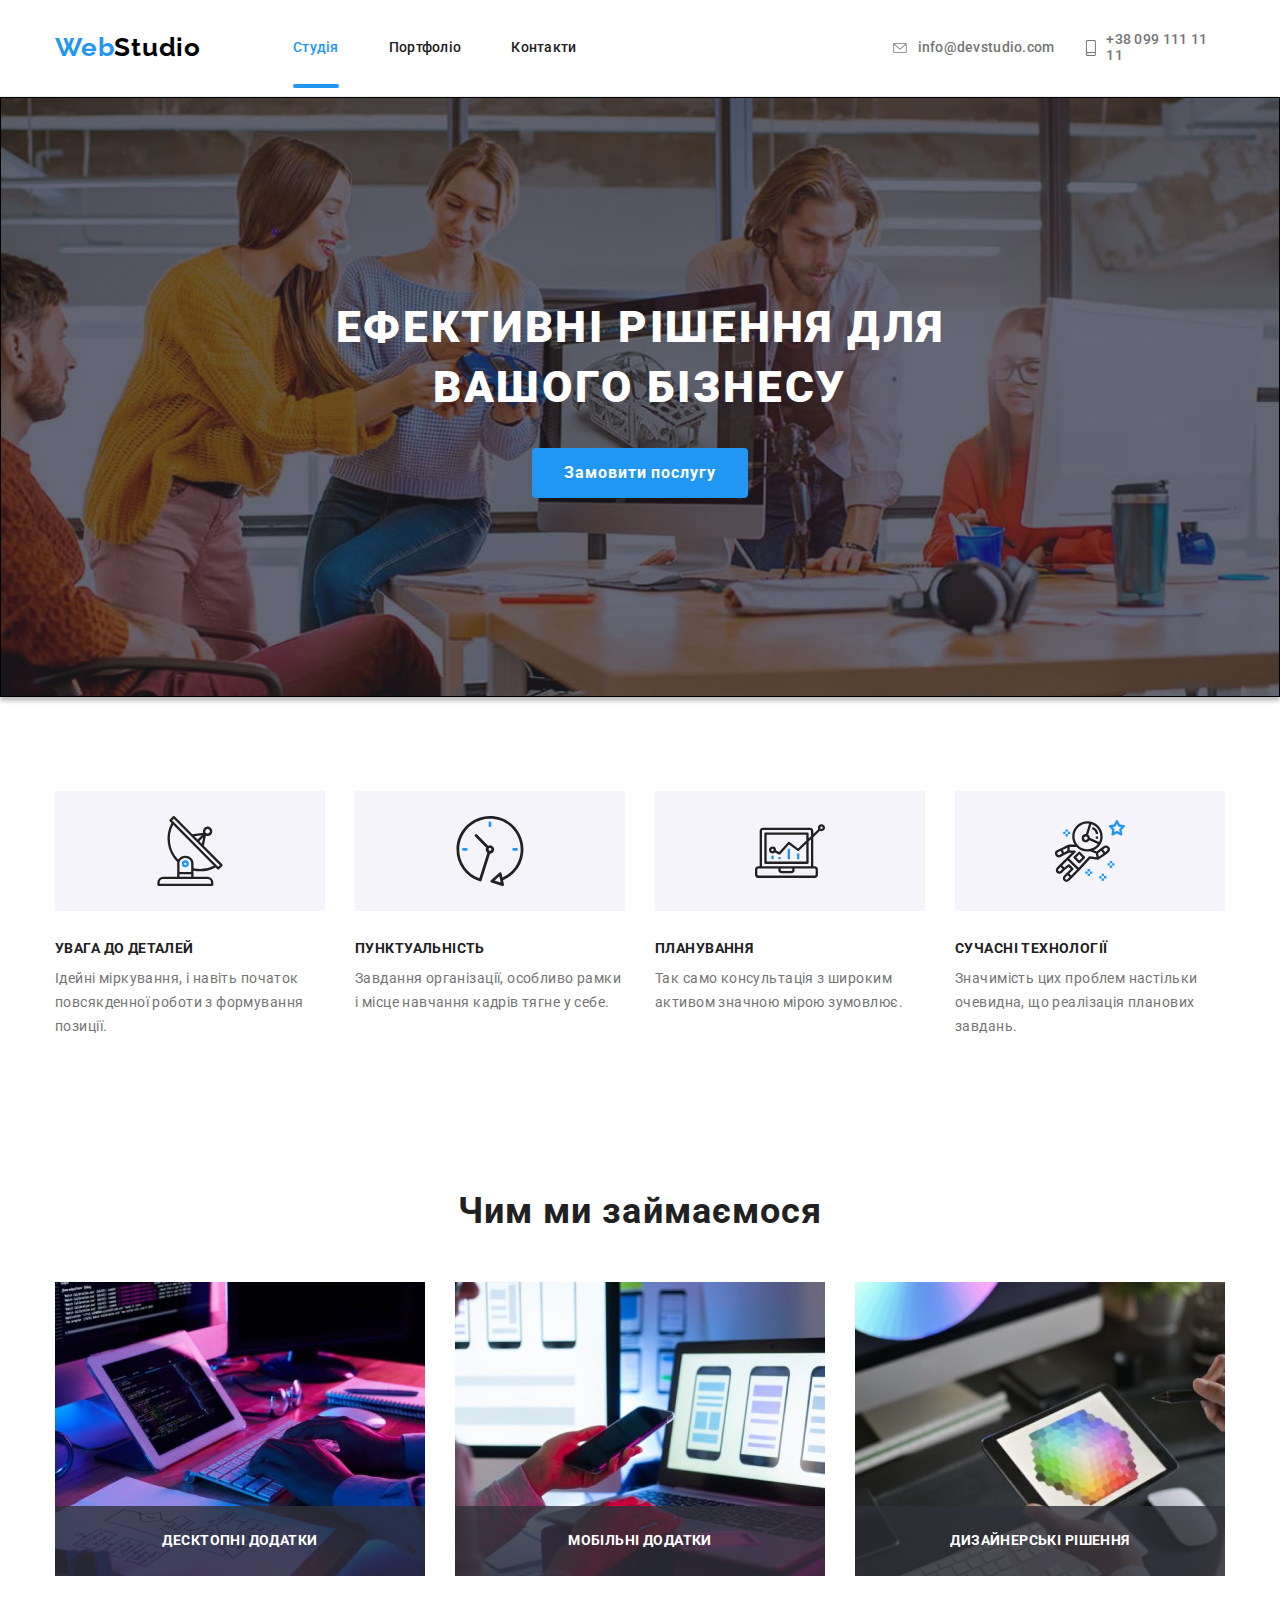
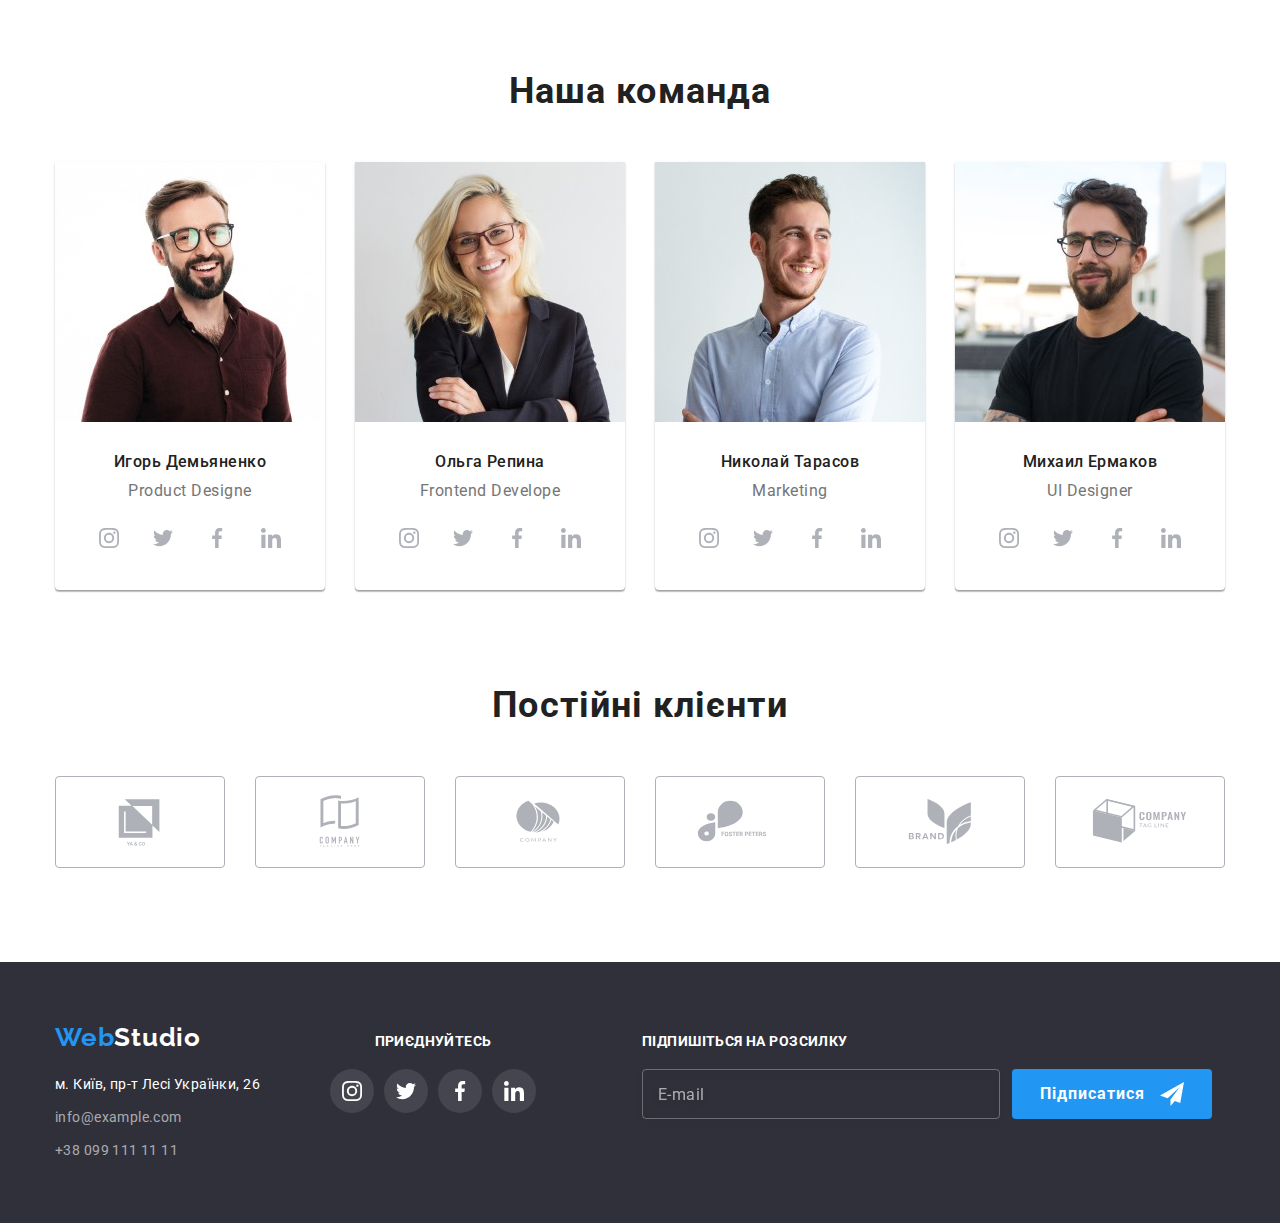
==== commit 14bcdf19: "portfolio" ====
--- a/index.html
+++ b/index.html
@@ -252,15 +252,54 @@
           <h2 class="specification-title">Чим ми займаємося</h2>
           <ul class="list specification-list">
             <li class="img specification-img">
-              <img src="./images/pic1.jpg" alt="Фото1" width="370" height="294" />
+              <picture>
+                <source
+                  media="(min-width: 1200px)"
+                  srcset="./images\about\img-1@1x_lg.jpg 1x, ./images\about\img-1@2x_lg.jpg 2x"
+                  type="image/jpg"
+                />
+                <img
+                  src="./images\about\img-1@1x_lg.jpg"
+                  alt="Десктопні додатки"
+                  width="370"
+                  height="294"
+                />
+              </picture>
+
               <p class="specification-text">Десктопні додатки</p>
             </li>
             <li class="img specification-img">
-              <img src="./images/pic2.jpg" alt="Фото2" width="370" height="294" />
+              <picture>
+                <source
+                  media="(min-width: 1200px)"
+                  srcset="./images\about\img-2@1x_lg.jpg 1x, ./images\about\img-2@2x_lg.jpg 2x"
+                  type="image/jpg"
+                />
+                <img
+                  src="./images\about\img-2@1x_lg.jpg"
+                  alt="Мобільні додатки"
+                  width="370"
+                  height="294"
+                />
+              </picture>
+
               <p class="specification-text">Мобільні додатки</p>
             </li>
             <li class="img specification-img">
-              <img src="./images/pic3.jpg" alt="Фото3" width="370" height="294" />
+              <picture>
+                <source
+                  media="(min-width: 1200px)"
+                  srcset="./images\about\img-3@1x_lg.jpg 1x, ./images\about\img-3@2x_lg.jpg 2x"
+                  type="image/jpg"
+                />
+                <img
+                  src="./images\about\img-3@1x_lg.jpg"
+                  alt="Дизайнерські рішення"
+                  width="370"
+                  height="294"
+                />
+              </picture>
+
               <p class="specification-text">Дизайнерські рішення</p>
             </li>
           </ul>
@@ -274,13 +313,34 @@
           <h2 class="teem-title">Наша команда</h2>
           <ul class="list teem-list">
             <li class="teem-link">
-              <img
-                class="teem-img"
-                src="./images/product_designer.jpg"
-                alt="Продукт дизайнер"
-                width="270"
-                height="260"
-              />
+              <picture>
+                <source
+                  media="(min-width: 1200px)"
+                  srcset="./images\teem\img-1@1x_lg.jpg 1x, ./images\teem\img-1@2x_lg.jpg 2x"
+                  type="image/jpg"
+                />
+
+                <source
+                  media="(min-width:768px)"
+                  srcset="./images\teem\img-1@1x_md.jpg 1x, ./images\teem\img-1@2x_md.jpg 2x"
+                  type="image/jpg"
+                />
+
+                <source
+                  media="(max-width:767px)"
+                  srcset="./images\teem\img-1@1x_sm.jpg 1x, ./images\teem\img-1@2x_sm.jpg 2x"
+                  type="image/jpg"
+                />
+                <img
+                  class="teem-img"
+                  srcset=""
+                  src="./images\teem\img-1@1x_sm.jpg"
+                  alt="Продукт дизайнер"
+                  max-width="450"
+                  height="460"
+                />
+              </picture>
+
               <div class="social">
                 <h3 lang="ru" class="social-title">Игорь Демьяненко</h3>
                 <p lang="en" class="social-text">Product Designe</p>
@@ -317,13 +377,34 @@
               </div>
             </li>
             <li class="teem-link">
-              <img
-                class="teem-img"
-                src="./images/frontend_developer.jpg"
-                alt="Фронтент разработчик"
-                width="270"
-                height="260"
-              />
+              <picture>
+                <source
+                  media="(min-width: 1200px)"
+                  srcset="./images\teem\img-2@1x_lg.jpg 1x, ./images\teem\img-2@2x_lg.jpg 2x"
+                  type="image/jpg"
+                />
+
+                <source
+                  media="(min-width:768px)"
+                  srcset="./images\teem\img-2@1x_md.jpg 1x, ./images\teem\img-2@2x_md.jpg 2x"
+                  type="image/jpg"
+                />
+
+                <source
+                  media="(max-width:767px)"
+                  srcset="./images\teem\img-2@1x_sm.jpg 1x, ./images\teem\img-2@2x_sm.jpg 2x"
+                  type="image/jpg"
+                />
+                <img
+                  class="teem-img"
+                  srcset="./images\teem\img-2@1x_sm.jpg 1x, ./images\teem\img-2@2x_sm.jpg 2x"
+                  src="./images\teem\img-2@1x_sm.jpg"
+                  alt="Фронтенд розробник"
+                  max-width="450"
+                  height="460"
+                />
+              </picture>
+
               <div class="social">
                 <h3 lang="ru" class="social-title">Ольга Репина</h3>
                 <p lang="en" class="social-text">Frontend Develope</p>
@@ -360,13 +441,33 @@
               </div>
             </li>
             <li class="teem-link">
-              <img
-                class="teem-img"
-                src="./images/marketing.jpg"
-                alt="Маркетинг"
-                width="270"
-                height="260"
-              />
+              <picture>
+                <source
+                  media="(min-width: 1200px)"
+                  srcset="./images\teem\img-3@1x_lg.jpg 1x, ./images\teem\img-3@2x_lg.jpg 2x"
+                  type="image/jpg"
+                />
+
+                <source
+                  media="(min-width:768px)"
+                  srcset="./images\teem\img-3@1x_md.jpg 1x, ./images\teem\img-3@2x_md.jpg 2x"
+                  type="image/jpg"
+                />
+
+                <source
+                  media="(max-width:767px)"
+                  srcset="./images\teem\img-3@1x_sm.jpg 1x, ./images\teem\img-3@2x_sm.jpg 2x"
+                  type="image/jpg"
+                />
+                <img
+                  class="teem-img"
+                  src="./images\teem\img-3@1x_sm.jpg"
+                  alt="Маркетинг"
+                  max-width="450"
+                  height="460"
+                />
+              </picture>
+
               <div class="social">
                 <h3 lang="ru" class="social-title">Николай Тарасов</h3>
                 <p lang="en" class="social-text">Marketing</p>
@@ -403,13 +504,33 @@
               </div>
             </li>
             <li class="teem-link">
-              <img
-                class="teem-img"
-                src="./images/ui_designer.jpg"
-                alt="ЮИ дизайнер"
-                width="270"
-                height="260"
-              />
+              <picture>
+                <source
+                  media="(min-width: 1200px)"
+                  srcset="./images\teem\img-4@1x_lg.jpg 1x, ./images\teem\img-4@2x_lg.jpg 2x"
+                  type="image/jpg"
+                />
+
+                <source
+                  media="(min-width:768px)"
+                  srcset="./images\teem\img-4@1x_md.jpg 1x, ./images\teem\img-4@2x_md.jpg 2x"
+                  type="image/jpg"
+                />
+
+                <source
+                  media="(max-width:767px)"
+                  srcset="./images\teem\img-4@1x_sm.jpg 1x, ./images\teem\img-4@2x_sm.jpg 2x"
+                  type="image/jpg"
+                />
+                <img
+                  class="teem-img"
+                  src="./images\teem\img-4@1x_sm.jpg"
+                  alt="ЮИ дизайнер"
+                  max-width="450"
+                  height="460"
+                />
+              </picture>
+
               <div class="social">
                 <h3 lang="ru" class="social-title">Михаил Ермаков</h3>
                 <p lang="en" class="social-text">UI Designer</p>
--- a/css/main.min.css
+++ b/css/main.min.css
@@ -1 +1 @@
-:root{--main-font: "Roboto", sans-serif;--secondary-font: "Raleway", sans-serif;--main-txt-cl: #757575;--accent-txt-cl: #2196f3;--dark-bg-cl: #2f303a;--light-bg-cl: #f5f4fa;--light-bg-portfolio-cl: #eeeeee;--main-white: #ffffff;--icons-color: #afb1b8}.visually-hidden{position:absolute;white-space:nowrap;width:1px;height:1px;overflow:hidden;border:0;padding:0;clip:rect(0 0 0 0);-webkit-clip-path:inset(50%);clip-path:inset(50%);margin:-1px}body{font-family:var(--main-font);color:var(--main-txt-cl)}.link,.list{list-style:none;color:currentColor;text-decoration:none;margin:0;padding:0}h1,h2,h3,h4,h5,p,ul{margin:0;padding:0}img{display:block}.btn{font-family:inherit;font-weight:700;font-size:16px;line-height:1.88em;display:-webkit-box;display:-ms-flexbox;display:flex;letter-spacing:.06em;cursor:pointer;padding:6px 22px;border-radius:4px;border:none;-webkit-transition:color 250ms cubic-bezier(0.4, 0, 0.2, 1),background-color 250ms cubic-bezier(0.4, 0, 0.2, 1),-webkit-box-shadow 250ms cubic-bezier(0.4, 0, 0.2, 1);transition:color 250ms cubic-bezier(0.4, 0, 0.2, 1),background-color 250ms cubic-bezier(0.4, 0, 0.2, 1),-webkit-box-shadow 250ms cubic-bezier(0.4, 0, 0.2, 1);transition:color 250ms cubic-bezier(0.4, 0, 0.2, 1),background-color 250ms cubic-bezier(0.4, 0, 0.2, 1),box-shadow 250ms cubic-bezier(0.4, 0, 0.2, 1);transition:color 250ms cubic-bezier(0.4, 0, 0.2, 1),background-color 250ms cubic-bezier(0.4, 0, 0.2, 1),box-shadow 250ms cubic-bezier(0.4, 0, 0.2, 1),-webkit-box-shadow 250ms cubic-bezier(0.4, 0, 0.2, 1)}.btn:hover,.btn:focus{color:var(--main-white);background-color:var(--accent-txt-cl);-webkit-box-shadow:0px 3px 1px rgba(0,0,0,.1),0px 1px 2px rgba(0,0,0,.08),0px 2px 2px rgba(0,0,0,.12);box-shadow:0px 3px 1px rgba(0,0,0,.1),0px 1px 2px rgba(0,0,0,.08),0px 2px 2px rgba(0,0,0,.12)}.btn-portfolio{font-family:inherit;font-weight:500;font-size:16px;line-height:1.62em;display:-webkit-box;display:-ms-flexbox;display:flex;letter-spacing:.03em;cursor:pointer;padding:6px 22px;border-radius:4px;border:none;-webkit-transition:color 250ms cubic-bezier(0.4, 0, 0.2, 1),background-color 250ms cubic-bezier(0.4, 0, 0.2, 1),-webkit-box-shadow 250ms cubic-bezier(0.4, 0, 0.2, 1);transition:color 250ms cubic-bezier(0.4, 0, 0.2, 1),background-color 250ms cubic-bezier(0.4, 0, 0.2, 1),-webkit-box-shadow 250ms cubic-bezier(0.4, 0, 0.2, 1);transition:color 250ms cubic-bezier(0.4, 0, 0.2, 1),background-color 250ms cubic-bezier(0.4, 0, 0.2, 1),box-shadow 250ms cubic-bezier(0.4, 0, 0.2, 1);transition:color 250ms cubic-bezier(0.4, 0, 0.2, 1),background-color 250ms cubic-bezier(0.4, 0, 0.2, 1),box-shadow 250ms cubic-bezier(0.4, 0, 0.2, 1),-webkit-box-shadow 250ms cubic-bezier(0.4, 0, 0.2, 1)}.btn-portfolio:hover,.btn-portfolio:focus{color:var(--main-white);background-color:var(--accent-txt-cl);-webkit-box-shadow:0px 3px 1px rgba(0,0,0,.1),0px 1px 2px rgba(0,0,0,.08),0px 2px 2px rgba(0,0,0,.12);box-shadow:0px 3px 1px rgba(0,0,0,.1),0px 1px 2px rgba(0,0,0,.08),0px 2px 2px rgba(0,0,0,.12)}.portfolio-btn-current{background-color:#2196f3;color:var(--main-white)}.btn-mode-blue{font-weight:700;font-size:16px;line-height:1.88em;display:-webkit-box;display:-ms-flexbox;display:flex;letter-spacing:.06em;color:#fff;background-color:var(--accent-txt-cl)}.btn-mode-blue{-webkit-box-align:center;-ms-flex-align:center;align-items:center;border-radius:4px;margin:auto;padding:10px 32px;border:none}.btn-mode-blue:focus,.btn-mode-blue:hover{background-color:#188ce8}.conteiner{margin-right:auto;margin-left:auto;padding:0 15px}@media screen and (min-width: 480px){.conteiner{width:480px}}@media screen and (min-width: 768px){.conteiner{width:768px}}@media screen and (min-width: 1200px){.conteiner{width:1200px}}.modal{position:absolute;top:50%;left:50%;background-color:var(--main-white);-webkit-box-shadow:0px 1px 3px rgba(0,0,0,.12),0px 1px 1px rgba(0,0,0,.14),0px 2px 1px rgba(0,0,0,.2);box-shadow:0px 1px 3px rgba(0,0,0,.12),0px 1px 1px rgba(0,0,0,.14),0px 2px 1px rgba(0,0,0,.2);border-radius:4px;padding-left:40px;padding-right:40px;background-color:var(--main-white);-webkit-transition:background-color 250ms cubic-bezier(0.4, 0, 0.2, 1);transition:background-color 250ms cubic-bezier(0.4, 0, 0.2, 1);-webkit-transition:-webkit-transform 250ms cubic-bezier(0.4, 0, 0.2, 1);transition:-webkit-transform 250ms cubic-bezier(0.4, 0, 0.2, 1);transition:transform 250ms cubic-bezier(0.4, 0, 0.2, 1);transition:transform 250ms cubic-bezier(0.4, 0, 0.2, 1), -webkit-transform 250ms cubic-bezier(0.4, 0, 0.2, 1);-webkit-transform:translate(-50%, -50%) scale(1);transform:translate(-50%, -50%) scale(1);z-index:1003;width:450px;height:609px}@media screen and (min-width: 1200px){.modal{width:528px;height:581px}}.backdrop.is-hidden .modal{-webkit-transform:translate(-50%, -50%) scale(0.4);transform:translate(-50%, -50%) scale(0.4)}.form-btn{position:absolute;top:8px;right:8px;display:-webkit-box;display:-ms-flexbox;display:flex;-webkit-box-pack:center;-ms-flex-pack:center;justify-content:center;-webkit-box-align:center;-ms-flex-align:center;align-items:center;width:30px;height:30px;border-radius:50%;background-color:rgba(0,0,0,0);border:1px solid rgba(0,0,0,.1);padding:0px;cursor:pointer;-webkit-transition:border 250ms cubic-bezier(0.4, 0, 0.2, 1);transition:border 250ms cubic-bezier(0.4, 0, 0.2, 1)}.form-btn:hover,.form-btn:focus{fill:var(--accent-txt-cl)}.form-btn-icon{position:absolute;top:30px;left:12px;-webkit-transition:250ms cubic-bezier(0.4, 0, 0.2, 1);transition:250ms cubic-bezier(0.4, 0, 0.2, 1)}.form-btn__close{-webkit-transition:fill 250ms cubic-bezier(0.4, 0, 0.2, 1);transition:fill 250ms cubic-bezier(0.4, 0, 0.2, 1)}.form-btn__close:hover,.form-btn__close:focus{fill:var(--accent-txt-cl)}.backdrop{position:fixed;top:0;left:0;width:100%;height:100%;background-color:rgba(0,0,0,.2);-webkit-transition:opacity 250ms cubic-bezier(0.4, 0, 0.2, 1),visibility 250ms cubic-bezier(0.4, 0, 0.2, 1);transition:opacity 250ms cubic-bezier(0.4, 0, 0.2, 1),visibility 250ms cubic-bezier(0.4, 0, 0.2, 1);z-index:1002}.backdrop.is-hidden{opacity:0;visibility:hidden;pointer-events:none;-webkit-transition:opacity 250ms cubic-bezier(0.4, 0, 0.2, 1),visibility 250ms cubic-bezier(0.4, 0, 0.2, 1);transition:opacity 250ms cubic-bezier(0.4, 0, 0.2, 1),visibility 250ms cubic-bezier(0.4, 0, 0.2, 1)}.form{position:relative;display:-webkit-box;display:-ms-flexbox;display:flex;-webkit-box-orient:vertical;-webkit-box-direction:normal;-ms-flex-direction:column;flex-direction:column;margin-bottom:10px}.form__title{display:block;font-weight:700;font-size:20px;line-height:1.15em;text-align:center;letter-spacing:.03em;color:#212121;padding-top:40px;margin-bottom:12px}.form__text{margin-bottom:4px;display:block;font-size:12px;line-height:1.17em;letter-spacing:.01em;color:var(--main-txt-cl)}.form__input{width:100%;height:40px;border:1px solid rgba(33,33,33,.2);border-radius:4px;padding:11px 42px;-webkit-transition:border 250ms cubic-bezier(0.4, 0, 0.2, 1);transition:border 250ms cubic-bezier(0.4, 0, 0.2, 1)}.form__input:hover+.form-btn-icon,.form__input:focus+.form-btn-icon{fill:var(--accent-txt-cl)}.form__input:hover,.form__input:focus{border-color:var(--accent-txt-cl);outline-color:var(--accent-txt-cl)}.form__input--coment{width:100%;height:120px;padding:12px 16px;border:1px solid rgba(33,33,33,.2);border-radius:4px;resize:none;font-weight:400;font-size:14px;line-height:1.14;letter-spacing:.01em;-webkit-transition:border 250ms cubic-bezier(0.4, 0, 0.2, 1);transition:border 250ms cubic-bezier(0.4, 0, 0.2, 1)}.form__input--coment:hover,.form__input--coment:focus{border-color:var(--accent-txt-cl);outline-color:var(--accent-txt-cl)}.form__input--coment--coment::-webkit-input-placeholder{font-weight:400;font-size:14px;line-height:1.14;letter-spacing:.01em;color:rgba(117,117,117,.5)}.form__input--coment--coment::-moz-placeholder{font-weight:400;font-size:14px;line-height:1.14;letter-spacing:.01em;color:rgba(117,117,117,.5)}.form__input--coment--coment:-ms-input-placeholder{font-weight:400;font-size:14px;line-height:1.14;letter-spacing:.01em;color:rgba(117,117,117,.5)}.form__input--coment--coment::-ms-input-placeholder{font-weight:400;font-size:14px;line-height:1.14;letter-spacing:.01em;color:rgba(117,117,117,.5)}.form__input--coment--coment::placeholder{font-weight:400;font-size:14px;line-height:1.14;letter-spacing:.01em;color:rgba(117,117,117,.5)}.checkbox{display:-webkit-box;display:-ms-flexbox;display:flex;-webkit-box-pack:center;-ms-flex-pack:center;justify-content:center;margin-bottom:30px}.checkbox__group{position:relative;display:-webkit-box;display:-ms-flexbox;display:flex;-webkit-box-align:center;-ms-flex-align:center;align-items:center;-webkit-box-pack:center;-ms-flex-pack:center;justify-content:center;-webkit-transform:background-image 250ms cubic-bezier(0.4, 0, 0.2, 1);transform:background-image 250ms cubic-bezier(0.4, 0, 0.2, 1);width:425px;height:24px}.checkbox__text--link{color:var(--accent-txt-cl);margin-left:4px;text-decoration:underline}.checkbox__input{position:absolute;white-space:nowrap;width:1px;height:1px;overflow:hidden;border:0;padding:0;clip:rect(0 0 0 0);-webkit-clip-path:inset(50%);clip-path:inset(50%);margin:-1px;margin-right:8px}.checkbox__text,.checkbox__text--link{font-size:14px;line-height:1.17em;letter-spacing:.03em}.checkbox__icon{width:16px;height:15px;margin-right:8px;border:2px solid var(--dark-bg-cl);border-radius:2px;-webkit-transition:250ms cubic-bezier(0.4, 0, 0.2, 1);transition:250ms cubic-bezier(0.4, 0, 0.2, 1)}.checkbox__input:checked+.checkbox__icon{background-color:var(--accent-txt-cl);background-image:url(../images/icons/form-icons/check.svg);background-repeat:no-repeat;background-position:center;border-radius:2px;background-origin:border-box;-webkit-transform:background-color 250ms cubic-bezier(0.4, 0, 0.2, 1);transform:background-color 250ms cubic-bezier(0.4, 0, 0.2, 1);-webkit-transform:background-image 250ms cubic-bezier(0.4, 0, 0.2, 1);transform:background-image 250ms cubic-bezier(0.4, 0, 0.2, 1);border-color:rgba(0,0,0,0)}.checkbox__input:hover+.checkbox__icon,.checkbox__input:focus+.checkbox__icon{border:2px solid var(--accent-txt-cl);border-radius:2px;-webkit-transform:border-color 250ms cubic-bezier(0.4, 0, 0.2, 1);transform:border-color 250ms cubic-bezier(0.4, 0, 0.2, 1)}.subscribe{padding-top:0}@media screen and (min-width: 768px){.subscribe{padding-top:60px;text-align:center;width:450px;margin:0 auto}}@media screen and (min-width: 1200px){.subscribe{position:relative;width:570px;height:86px;padding-top:0;text-align:start}}.subscribe__title{display:block;font-weight:700;font-size:14px;line-height:16px;letter-spacing:.03em;text-transform:uppercase;color:var(--main-white);margin-bottom:20px}@media screen and (max-width: 767px){.subscribe__title{text-align:center}}.subscribe__input{height:50px;padding:16px 15px;width:100%;margin-bottom:20px;border:1px solid rgba(255,255,255,.3);-webkit-filter:drop-shadow(0px 4px 4px rgba(0, 0, 0, 0.15));filter:drop-shadow(0px 4px 4px rgba(0, 0, 0, 0.15));border-radius:4px;outline:var(--accent-txt-cl);background-color:rgba(0,0,0,0);-webkit-transition:border 250ms cubic-bezier(0.4, 0, 0.2, 1);transition:border 250ms cubic-bezier(0.4, 0, 0.2, 1);color:var(--main-txt-cl)}@media screen and (min-width: 1200px){.subscribe__input{width:358px;margin-right:12px}}.subscribe__input::-webkit-input-placeholder{letter-spacing:.03em;color:rgba(255,255,255,.6)}.subscribe__input::-moz-placeholder{letter-spacing:.03em;color:rgba(255,255,255,.6)}.subscribe__input:-ms-input-placeholder{letter-spacing:.03em;color:rgba(255,255,255,.6)}.subscribe__input::-ms-input-placeholder{letter-spacing:.03em;color:rgba(255,255,255,.6)}.subscribe__input::placeholder{letter-spacing:.03em;color:rgba(255,255,255,.6)}.subscribe__input:hover,.subscribe__input:focus{border-color:var(--accent-txt-cl);outline-color:var(--accent-txt-cl)}.subscribe-btn__txt{margin-right:12px}@media screen and (min-width: 1200px){.subscribe-btn__txt{position:absolute;top:10px;left:28px}}@media screen and (min-width: 1200px){.subscribe-btn__icon{position:absolute;-webkit-box-align:center;-ms-flex-align:center;align-items:center;top:13px;right:28px}}@media screen and (min-width: 1200px){.btn-mode-blue__subscribe{position:absolute;width:200px;height:50px;bottom:0;right:0}}.portfolio-overlay{position:absolute;width:100%;height:100%;top:0;left:0;overflow:hidden}.portfolio-overlay-text{position:absolute;color:var(--main-white);font-size:18px;line-height:1.56em;letter-spacing:.03em;display:-webkit-box;display:-ms-flexbox;display:flex;-webkit-box-align:center;-ms-flex-align:center;align-items:center;-webkit-box-pack:center;-ms-flex-pack:center;justify-content:center;padding:63px 24px;background:rgba(33,150,243,.9);top:0;left:0;-webkit-transform:translateY(100%);transform:translateY(100%);-webkit-transition:-webkit-transform 250ms cubic-bezier(0.4, 0, 0.2, 1);transition:-webkit-transform 250ms cubic-bezier(0.4, 0, 0.2, 1);transition:transform 250ms cubic-bezier(0.4, 0, 0.2, 1);transition:transform 250ms cubic-bezier(0.4, 0, 0.2, 1), -webkit-transform 250ms cubic-bezier(0.4, 0, 0.2, 1)}.portfolio-link:hover .portfolio-overlay-text,.portfolio-link:focus .portfolio-overlay-text{-webkit-transform:translateY(0);transform:translateY(0);opacity:1;overflow:hidden}.menu{margin-bottom:auto}.menu-overlay{position:fixed;top:0;left:0;width:100%;height:100%;z-index:2000;background-color:#fff;opacity:0;pointer-events:none;visibility:hidden;-webkit-transform:translateX(100%);transform:translateX(100%);-webkit-transition:-webkit-transform 250ms cubic-bezier(0.4, 0, 0.2, 1);transition:-webkit-transform 250ms cubic-bezier(0.4, 0, 0.2, 1);transition:transform 250ms cubic-bezier(0.4, 0, 0.2, 1);transition:transform 250ms cubic-bezier(0.4, 0, 0.2, 1), -webkit-transform 250ms cubic-bezier(0.4, 0, 0.2, 1)}@media screen and (min-width: 768px){.menu-overlay{display:none}}.menu-overlay.is-open{-webkit-transform:translate(0);transform:translate(0);opacity:1;pointer-events:initial;visibility:visible;-webkit-transition:250ms cubic-bezier(0.4, 0, 0.2, 1);transition:250ms cubic-bezier(0.4, 0, 0.2, 1)}.menu-conteiner{display:-webkit-box;display:-ms-flexbox;display:flex;-webkit-box-orient:vertical;-webkit-box-direction:normal;-ms-flex-direction:column;flex-direction:column;max-width:480px;padding:48px 40px;height:100%}.menu-studio{padding-bottom:36px}.menu__portfolio{padding-bottom:32px}.menu__link{font-weight:500;font-size:40px;line-height:1.14em;letter-spacing:.02em;color:#212121;-webkit-transition:color 250ms cubic-bezier(0.4, 0, 0.2, 1);transition:color 250ms cubic-bezier(0.4, 0, 0.2, 1)}.menu__link:hover,.menu__link:focus{color:var(--accent-txt-cl)}.menu__link--current{color:#2196f3;color:var(--accent-txt-cl)}.menu-btn{position:absolute;top:10px;right:15px;width:40px;height:40px;background-color:rgba(0,0,0,0);border:none;padding:0px;cursor:pointer;-webkit-transition:border 250ms cubic-bezier(0.4, 0, 0.2, 1);transition:border 250ms cubic-bezier(0.4, 0, 0.2, 1)}@media screen and (min-width: 768px){.menu-btn{display:none}}.menu-btn:focus{fill:var(--accent-txt-cl)}.menu-btn__close{-webkit-transition:fill 250ms cubic-bezier(0.4, 0, 0.2, 1);transition:fill 250ms cubic-bezier(0.4, 0, 0.2, 1);fill:#212121}.menu-btn__close:hover,.menu-btn__close:focus{fill:var(--accent-txt-cl)}.menu__list{padding-bottom:64px}.menu__phone{font-weight:500;font-size:34px;line-height:1.17em;letter-spacing:.02em;color:var(--accent-txt-cl)}.menu__phone--link{margin-bottom:32px}.menu__mail{font-weight:500;font-size:24px;line-height:1.17em;letter-spacing:.02em}.social-mobile{display:-webkit-box;display:-ms-flexbox;display:flex;-ms-flex-wrap:wrap;flex-wrap:wrap;gap:10px;-webkit-box-align:center;-ms-flex-align:center;align-items:center}.social-mobile-item{display:-webkit-box;display:-ms-flexbox;display:flex;font-weight:500;font-size:18px;line-height:1.22em;letter-spacing:.02em;color:var(--accent-txt-cl)}.social-mobile-item:not(:last-child)::after{content:" ";display:block;width:1px;background-color:rgba(33,33,33,.2);margin-left:10px}.header{background-color:var(--main-white);border-bottom:1px solid #ececec}.header-conteiner{display:-webkit-box;display:-ms-flexbox;display:flex;-webkit-box-align:center;-ms-flex-align:center;align-items:center;position:relative}.header__list{display:none}@media screen and (min-width: 768px){.header__list{display:block;-webkit-box-align:center;-ms-flex-align:center;align-items:center}}@media screen and (min-width: 1200px){.header__list{display:-webkit-box;display:-ms-flexbox;display:flex;-webkit-box-align:center;-ms-flex-align:center;align-items:center;-webkit-box-pack:center;-ms-flex-pack:center;justify-content:center}}.header__phone-icon,.header__mail-icon{fill:currentColor}@media screen and (min-width: 768px){.header__phone-icon{width:10px;height:14px;margin-right:10px}}@media screen and (min-width: 1200px){.header__phone-icon{width:12px;height:16px;margin-right:10px}}@media screen and (min-width: 768px){.header__mail-icon{width:14px;height:10px;margin-right:10px}}@media screen and (min-width: 1200px){.header__mail-icon{width:16px;height:10px;margin-right:10px}}@media screen and (min-width: 768px){.header__mail{margin-bottom:10px}}@media screen and (min-width: 1200px){.header__mail{margin-bottom:0}}.header-logo{font-family:"Raleway";font-style:normal;font-weight:700;padding:16px 0;font-size:24px;line-height:1.117em;letter-spacing:.03em;color:#2196f3;color:var(--accent-txt-cl)}@media screen and (min-width: 768px){.header-logo{padding:26px 0;margin-right:87px}}@media screen and (min-width: 1200px){.header-logo{margin-right:92px;font-size:26px;line-height:1.19em}}.header-logo__cl{color:#000}.header__link{color:var(--main-txt-cl);font-weight:500;letter-spacing:.02em;-webkit-transition:color 250ms cubic-bezier(0.4, 0, 0.2, 1);transition:color 250ms cubic-bezier(0.4, 0, 0.2, 1)}@media screen and (min-width: 1200px){.header__link--letter{margin-right:30px}}.header__link--phone,.header__link--letter{display:-webkit-box;display:-ms-flexbox;display:flex;-webkit-box-align:center;-ms-flex-align:center;align-items:center}@media screen and (max-width: 1199px){.header__link--phone,.header__link--letter{font-size:12px;line-height:1.17em}.header__link--phone:focus,.header__link--letter:focus{color:var(--accent-txt-cl)}}@media screen and (min-width: 1200px){.header__link--phone,.header__link--letter{font-size:14px;line-height:1.14em;padding:32px 0}.header__link--phone:hover,.header__link--phone:focus,.header__link--letter:hover,.header__link--letter:focus{color:var(--accent-txt-cl)}}.nav__list{display:none}@media screen and (min-width: 768px){.nav__list{display:-webkit-box;display:-ms-flexbox;display:flex;gap:50px;-webkit-box-align:center;-ms-flex-align:center;align-items:center;margin-right:96px}}@media screen and (min-width: 1200px){.nav__list{margin-right:315px}}.nav__link{position:relative;font-weight:500;font-size:14px;line-height:1.14em;letter-spacing:.02em;color:#212121;display:block;padding:32px 0;-webkit-transition:color 250ms cubic-bezier(0.4, 0, 0.2, 1);transition:color 250ms cubic-bezier(0.4, 0, 0.2, 1)}@media screen and (min-width: 768px){.nav__link:focus{color:var(--accent-txt-cl)}}@media screen and (min-width: 1200px){.nav__link:hover,.nav__link:focus{color:var(--accent-txt-cl)}}.nav__link--current{font-weight:500;font-size:14px;line-height:1.14em;letter-spacing:.02em;color:#2196f3;color:var(--accent-txt-cl)}.nav__link--current::after{content:" ";position:absolute;left:0;bottom:0;width:100%;height:4px;background-color:var(--accent-txt-cl);border-radius:2px}.main{background-color:#c4c4c4;background-repeat:no-repeat;background-position:center;background-size:cover;max-width:480px;height:400px;margin-left:auto;margin-right:auto;padding-top:118px;padding-bottom:118px;background-image:-webkit-gradient(linear, left bottom, left top, from(rgba(47, 48, 58, 0.4)), to(rgba(47, 48, 58, 0.4))),url(../images/Hero.jpg);background-image:linear-gradient(0deg, rgba(47, 48, 58, 0.4), rgba(47, 48, 58, 0.4)),url(../images/Hero.jpg);border:1px solid #000;-webkit-box-shadow:0px 4px 4px rgba(0,0,0,.25);box-shadow:0px 4px 4px rgba(0,0,0,.25)}@media screen and (min-width: 768px){.main{display:block;height:400px;max-width:768px}}@media screen and (min-width: 1200px){.main{display:block;height:600px;padding-top:200px;padding-bottom:200px;max-width:1600px}}.main__text{margin:0 auto;margin-bottom:30px;font-weight:900;font-size:26px;line-height:1.62em;text-align:center;letter-spacing:.06em;text-transform:uppercase;color:var(--main-white)}@media screen and (min-width: 768px){.main__text{max-width:360px;font-size:26px;line-height:1.62em}}@media screen and (min-width: 1200px){.main__text{max-width:696px;font-size:44px;line-height:1.36em}}.about{padding:60px 0}@media screen and (min-width: 1200px){.about{padding:94px 0}}.about__title{font-weight:700;font-size:14px;line-height:1.14em;letter-spacing:.03em;text-transform:uppercase;color:#212121;margin-bottom:10px}@media screen and (max-width: 767px){.about__title{text-align:center}}.about__text{font-weight:400;font-size:14px;line-height:1.71em;letter-spacing:.03em}@media screen and (min-width: 768px){.about__list{display:-webkit-box;display:-ms-flexbox;display:flex;-ms-flex-wrap:wrap;flex-wrap:wrap;gap:30px}}@media screen and (min-width: 1200px){.about__list{display:-webkit-box;display:-ms-flexbox;display:flex;gap:30px}}.about__item{max-width:450px;padding-bottom:30px}@media screen and (min-width: 768px){.about__item{width:354px;padding-bottom:57px}}@media screen and (min-width: 1200px){.about__item{width:270px}}.about__item::before{display:block;content:"";height:120px;background-position:center;background-repeat:no-repeat;background-color:#f5f4fa;margin-bottom:30px}.about__item:nth-child(1)::before{background-image:url(../images/icons/edit-icon/antenna.svg)}.about__item:nth-child(2)::before{background-image:url(../images/icons/edit-icon/clock.svg)}.about__item:nth-child(3)::before{background-image:url(../images/icons/edit-icon/diagram.svg)}.about__item:nth-child(4)::before{background-image:url(../images/icons/edit-icon/astronaut.svg)}.specification{display:none}@media screen and (min-width: 1200px){.specification{display:block;padding-bottom:94px}.specification-title{font-weight:700;font-size:36px;line-height:1.17em;letter-spacing:.03em;color:#212121;text-align:center;margin-bottom:50px}.specification-list{display:-webkit-box;display:-ms-flexbox;display:flex;gap:30px}.specification-img{position:relative}.specification-text{font-weight:700;font-size:14px;line-height:1.14em;text-align:center;letter-spacing:.03em;text-transform:uppercase;color:var(--main-white);background:rgba(47,48,58,.8);display:-webkit-box;display:-ms-flexbox;display:flex;position:absolute;width:370px;height:70px;-webkit-box-align:center;-ms-flex-align:center;align-items:center;-webkit-box-pack:center;-ms-flex-pack:center;justify-content:center;left:0;bottom:0}}.teem{background:#f5f4fa;padding:94px 0}.teem-title{font-weight:700;font-size:28px;line-height:1.18em;letter-spacing:.03em;color:#212121;text-align:center;margin-bottom:50px}@media screen and (min-width: 1200px){.teem-title{font-size:36px;line-height:1.17em}}@media screen and (min-width: 768px){.teem-list{display:-webkit-box;display:-ms-flexbox;display:flex;-ms-flex-wrap:wrap;flex-wrap:wrap;gap:30px;-webkit-box-align:center;-ms-flex-align:center;align-items:center;-webkit-box-pack:center;-ms-flex-pack:center;justify-content:center}}@media screen and (min-width: 1200px){.teem-list{display:-webkit-box;display:-ms-flexbox;display:flex;gap:30px}}.teem-link{background-color:var(--main-white);-webkit-box-shadow:0px 1px 3px rgba(0,0,0,.12),0px 1px 1px rgba(0,0,0,.14),0px 2px 1px rgba(0,0,0,.2);box-shadow:0px 1px 3px rgba(0,0,0,.12),0px 1px 1px rgba(0,0,0,.14),0px 2px 1px rgba(0,0,0,.2);border-radius:0px 0px 4px 4px}.teem-img{text-align:center}.social{padding:30px 10px}.social-item{border-radius:50%}.social-title{font-weight:500;font-size:16px;line-height:1.19em;letter-spacing:.03em;color:#212121;margin-bottom:10px;text-align:center}.social-text{font-weight:400;font-size:16px;line-height:1.19em;letter-spacing:.03em;margin-bottom:16px;text-align:center}.social-list{display:-webkit-box;display:-ms-flexbox;display:flex;-webkit-box-align:center;-ms-flex-align:center;align-items:center;-webkit-box-pack:center;-ms-flex-pack:center;justify-content:center;gap:10px}.social-icon{fill:currentColor}.social-link{display:-webkit-box;display:-ms-flexbox;display:flex;-webkit-box-align:center;-ms-flex-align:center;align-items:center;-webkit-box-pack:center;-ms-flex-pack:center;justify-content:center;width:44px;height:44px;background-color:var(--main-white);color:var(--icons-color);border-radius:50%;-webkit-transition:background-color 250ms cubic-bezier(0.4, 0, 0.2, 1),color 250ms cubic-bezier(0.4, 0, 0.2, 1);transition:background-color 250ms cubic-bezier(0.4, 0, 0.2, 1),color 250ms cubic-bezier(0.4, 0, 0.2, 1)}.social-link:focus,.social-link:hover{border-radius:50%;background-color:var(--accent-txt-cl);color:var(--main-white)}.clients{padding:94px 0}.clients-title{font-weight:700;font-size:33px;line-height:1.18em;text-align:center;letter-spacing:.03em;color:#212121;text-align:center;margin-bottom:50px}@media screen and (min-width: 1200px){.clients-title{font-size:36px;line-height:1.17em}}.clients-list{display:-webkit-box;display:-ms-flexbox;display:flex;-ms-flex-wrap:wrap;flex-wrap:wrap;-webkit-box-align:center;-ms-flex-align:center;align-items:center;-webkit-box-pack:center;-ms-flex-pack:center;justify-content:center;gap:30px}@media screen and (min-width: 1200px){.clients-list{display:-webkit-box;display:-ms-flexbox;display:flex;-webkit-box-align:center;-ms-flex-align:center;align-items:center;-webkit-box-pack:center;-ms-flex-pack:center;justify-content:center;gap:30px}}.clients-icon{fill:currentColor}.clients-link{display:-webkit-box;display:-ms-flexbox;display:flex;-webkit-box-align:center;-ms-flex-align:center;align-items:center;-webkit-box-pack:center;-ms-flex-pack:center;justify-content:center;width:170px;height:92px;background-color:var(--main-white);border:1px solid #afb1b8;border-radius:4px;color:var(--icons-color);-webkit-transition:border-color 250ms cubic-bezier(0.4, 0, 0.2, 1),color 250ms cubic-bezier(0.4, 0, 0.2, 1);transition:border-color 250ms cubic-bezier(0.4, 0, 0.2, 1),color 250ms cubic-bezier(0.4, 0, 0.2, 1)}.clients-link:focus,.clients-link:hover{border-color:var(--accent-txt-cl);color:var(--accent-txt-cl)}.footer{background:#2f303a;padding:60px 0}@media screen and (min-width: 768px){.footer-block{display:-webkit-box;display:-ms-flexbox;display:flex;-webkit-box-align:baseline;-ms-flex-align:baseline;align-items:baseline;-ms-flex-wrap:wrap;flex-wrap:wrap;padding-top:0}}@media screen and (min-width: 1200px){.footer-block{-ms-flex-wrap:nowrap;flex-wrap:nowrap}}.footer-info{text-align:center}@media screen and (min-width: 768px){.footer-info{margin-right:165px;margin-left:76px;text-align:unset}}@media screen and (min-width: 1200px){.footer-info{margin-right:70px;margin-left:0;text-align:unset}}.footer-text{font-weight:400;font-size:14px;line-height:1.71em;letter-spacing:.03em;color:#fff;margin-bottom:8px}@media screen and (min-width: 1200px){.footer-text{margin-bottom:9px}}.footer-tel:hover,.footer-tel:focus{color:var(--accent-txt-cl)}@media screen and (max-width: 767px){.footer-conect{padding:60px 0}}@media screen and (min-width: 1200px){.footer-conect{margin-right:93px}}.footer-conect-list{display:-webkit-box;display:-ms-flexbox;display:flex;-webkit-box-align:center;-ms-flex-align:center;align-items:center;-webkit-box-pack:center;-ms-flex-pack:center;justify-content:center;gap:10px}.footer-conect-text{font-weight:700;font-size:14px;line-height:16px;letter-spacing:.03em;text-transform:uppercase;color:#fff;margin-bottom:20px;text-align:center}.footer-link,.footer-tel{font-weight:400;font-size:14px;line-height:1.71em;letter-spacing:.03em;color:rgba(255,255,255,.6);-webkit-transition:color 250ms cubic-bezier(0.4, 0, 0.2, 1);transition:color 250ms cubic-bezier(0.4, 0, 0.2, 1)}.footer-link{display:block;margin-bottom:8px}@media screen and (min-width: 1200px){.footer-link{margin-bottom:9px}}.footer-link-icon{display:-webkit-box;display:-ms-flexbox;display:flex;width:44px;height:44px;-webkit-box-align:center;-ms-flex-align:center;align-items:center;-webkit-box-pack:center;-ms-flex-pack:center;justify-content:center;border-radius:50%;fill:var(--main-white);background-color:rgba(255,255,255,.1019607843);-webkit-transition:background-color 250ms cubic-bezier(0.4, 0, 0.2, 1);transition:background-color 250ms cubic-bezier(0.4, 0, 0.2, 1)}.footer-link-icon:focus,.footer-link-icon:hover{border-radius:50%;background-color:var(--accent-txt-cl);fill:var(--main-white)}.footer-link:hover,.footer-link:focus{color:var(--accent-txt-cl)}.footer-logo{font-family:"Raleway";font-style:normal;font-weight:700;font-size:24px;line-height:1.17px;letter-spacing:.03em;color:#2196f3;display:block;margin-bottom:20px}@media screen and (min-width: 1200px){.footer-logo{font-size:26px;line-height:1.14em}}.footer-logo-cl{font-family:"Raleway";font-weight:700;font-size:26px;line-height:1.19em;letter-spacing:.03em;color:#fff}.address{font-style:normal}.portfolio-btn{display:-webkit-box;display:-ms-flexbox;display:flex;-ms-flex-wrap:wrap;flex-wrap:wrap;gap:8px;max-width:326px;-webkit-box-pack:center;-ms-flex-pack:center;justify-content:center;margin-bottom:40px}.portfolio-btn-current{background-color:#2196f3;color:var(--main-white)}@media screen and (min-width: 768px){.portfolio-btn{max-width:100%;margin-bottom:14px}}@media screen and (min-width: 1200px){.portfolio-btn{max-width:100%;margin-bottom:34px}}.description{position:relative;display:block;padding:20px 24px;border-right:1px solid #eee;border-bottom:1px solid #eee;border-left:1px solid #eee;background-color:#fff}@media screen and (min-width: 768px)and (max-width: 1199px){.description{padding-bottom:56px}}.description-title{font-weight:700;font-size:18px;line-height:2em;letter-spacing:.06em;margin-bottom:4px;color:#212121}.description-text{font-weight:400;font-size:16px;line-height:1.88em;letter-spacing:.03em;color:#757575}.portfolio{padding:60px 0}@media screen and (min-width: 1200px){.portfolio{padding:94px 0}}.portfolio-list{display:-webkit-box;display:-ms-flexbox;display:flex;-ms-flex-wrap:wrap;flex-wrap:wrap;gap:30px}.portfolio-link{position:relative;-webkit-transition:-webkit-box-shadow 250ms cubic-bezier(0.4, 0, 0.2, 1);transition:-webkit-box-shadow 250ms cubic-bezier(0.4, 0, 0.2, 1);transition:box-shadow 250ms cubic-bezier(0.4, 0, 0.2, 1);transition:box-shadow 250ms cubic-bezier(0.4, 0, 0.2, 1), -webkit-box-shadow 250ms cubic-bezier(0.4, 0, 0.2, 1)}.portfolio-item{display:list-item;width:450px;border:1px #eee}@media screen and (min-width: 768px){.portfolio-item{width:354px}}@media screen and (min-width: 1200px){.portfolio-item{width:370px}}.portfolio-link:hover,.portfolio-link:focus{display:block;-webkit-box-shadow:0px 1px 1px rgba(0,0,0,.12),0px 4px 4px rgba(0,0,0,.06),1px 4px 6px rgba(0,0,0,.16);box-shadow:0px 1px 1px rgba(0,0,0,.12),0px 4px 4px rgba(0,0,0,.06),1px 4px 6px rgba(0,0,0,.16);-webkit-transition:250ms cubic-bezier(0.4, 0, 0.2, 1);transition:250ms cubic-bezier(0.4, 0, 0.2, 1)}/*# sourceMappingURL=main.min.css.map */+:root{--main-font: "Roboto", sans-serif;--secondary-font: "Raleway", sans-serif;--main-txt-cl: #757575;--accent-txt-cl: #2196f3;--dark-bg-cl: #2f303a;--light-bg-cl: #f5f4fa;--light-bg-portfolio-cl: #eeeeee;--main-white: #ffffff;--icons-color: #afb1b8}.visually-hidden{position:absolute;white-space:nowrap;width:1px;height:1px;overflow:hidden;border:0;padding:0;clip:rect(0 0 0 0);-webkit-clip-path:inset(50%);clip-path:inset(50%);margin:-1px}body{font-family:var(--main-font);color:var(--main-txt-cl)}.link,.list{list-style:none;color:currentColor;text-decoration:none;margin:0;padding:0}h1,h2,h3,h4,h5,p,ul{margin:0;padding:0}img{display:block;max-width:100%;height:auto;-o-object-fit:cover;object-fit:cover;-o-object-position:center;object-position:center}.btn{font-family:inherit;font-weight:700;font-size:16px;line-height:1.88em;display:-webkit-box;display:-ms-flexbox;display:flex;letter-spacing:.06em;cursor:pointer;padding:6px 22px;border-radius:4px;border:none;-webkit-transition:color 250ms cubic-bezier(0.4, 0, 0.2, 1),background-color 250ms cubic-bezier(0.4, 0, 0.2, 1),-webkit-box-shadow 250ms cubic-bezier(0.4, 0, 0.2, 1);transition:color 250ms cubic-bezier(0.4, 0, 0.2, 1),background-color 250ms cubic-bezier(0.4, 0, 0.2, 1),-webkit-box-shadow 250ms cubic-bezier(0.4, 0, 0.2, 1);transition:color 250ms cubic-bezier(0.4, 0, 0.2, 1),background-color 250ms cubic-bezier(0.4, 0, 0.2, 1),box-shadow 250ms cubic-bezier(0.4, 0, 0.2, 1);transition:color 250ms cubic-bezier(0.4, 0, 0.2, 1),background-color 250ms cubic-bezier(0.4, 0, 0.2, 1),box-shadow 250ms cubic-bezier(0.4, 0, 0.2, 1),-webkit-box-shadow 250ms cubic-bezier(0.4, 0, 0.2, 1)}.btn:hover,.btn:focus{color:var(--main-white);background-color:var(--accent-txt-cl);-webkit-box-shadow:0px 3px 1px rgba(0,0,0,.1),0px 1px 2px rgba(0,0,0,.08),0px 2px 2px rgba(0,0,0,.12);box-shadow:0px 3px 1px rgba(0,0,0,.1),0px 1px 2px rgba(0,0,0,.08),0px 2px 2px rgba(0,0,0,.12)}.btn-portfolio{font-family:inherit;font-weight:500;font-size:16px;line-height:1.62em;display:-webkit-box;display:-ms-flexbox;display:flex;letter-spacing:.03em;cursor:pointer;padding:6px 22px;border-radius:4px;border:none;-webkit-transition:color 250ms cubic-bezier(0.4, 0, 0.2, 1),background-color 250ms cubic-bezier(0.4, 0, 0.2, 1),-webkit-box-shadow 250ms cubic-bezier(0.4, 0, 0.2, 1);transition:color 250ms cubic-bezier(0.4, 0, 0.2, 1),background-color 250ms cubic-bezier(0.4, 0, 0.2, 1),-webkit-box-shadow 250ms cubic-bezier(0.4, 0, 0.2, 1);transition:color 250ms cubic-bezier(0.4, 0, 0.2, 1),background-color 250ms cubic-bezier(0.4, 0, 0.2, 1),box-shadow 250ms cubic-bezier(0.4, 0, 0.2, 1);transition:color 250ms cubic-bezier(0.4, 0, 0.2, 1),background-color 250ms cubic-bezier(0.4, 0, 0.2, 1),box-shadow 250ms cubic-bezier(0.4, 0, 0.2, 1),-webkit-box-shadow 250ms cubic-bezier(0.4, 0, 0.2, 1)}.btn-portfolio:hover,.btn-portfolio:focus{color:var(--main-white);background-color:var(--accent-txt-cl);-webkit-box-shadow:0px 3px 1px rgba(0,0,0,.1),0px 1px 2px rgba(0,0,0,.08),0px 2px 2px rgba(0,0,0,.12);box-shadow:0px 3px 1px rgba(0,0,0,.1),0px 1px 2px rgba(0,0,0,.08),0px 2px 2px rgba(0,0,0,.12)}.portfolio-btn-current{background-color:#2196f3;color:var(--main-white)}.btn-mode-blue{font-weight:700;font-size:16px;line-height:1.88em;display:-webkit-box;display:-ms-flexbox;display:flex;letter-spacing:.06em;color:#fff;background-color:var(--accent-txt-cl)}.btn-mode-blue{-webkit-box-align:center;-ms-flex-align:center;align-items:center;border-radius:4px;margin:auto;padding:10px 32px;border:none}.btn-mode-blue:focus,.btn-mode-blue:hover{background-color:#188ce8}.conteiner{margin-right:auto;margin-left:auto;padding:0 15px}@media screen and (min-width: 480px){.conteiner{width:480px}}@media screen and (min-width: 768px){.conteiner{width:768px}}@media screen and (min-width: 1200px){.conteiner{width:1200px}}.modal{position:absolute;top:50%;left:50%;background-color:var(--main-white);-webkit-box-shadow:0px 1px 3px rgba(0,0,0,.12),0px 1px 1px rgba(0,0,0,.14),0px 2px 1px rgba(0,0,0,.2);box-shadow:0px 1px 3px rgba(0,0,0,.12),0px 1px 1px rgba(0,0,0,.14),0px 2px 1px rgba(0,0,0,.2);border-radius:4px;padding-left:40px;padding-right:40px;background-color:var(--main-white);-webkit-transition:background-color 250ms cubic-bezier(0.4, 0, 0.2, 1);transition:background-color 250ms cubic-bezier(0.4, 0, 0.2, 1);-webkit-transition:-webkit-transform 250ms cubic-bezier(0.4, 0, 0.2, 1);transition:-webkit-transform 250ms cubic-bezier(0.4, 0, 0.2, 1);transition:transform 250ms cubic-bezier(0.4, 0, 0.2, 1);transition:transform 250ms cubic-bezier(0.4, 0, 0.2, 1), -webkit-transform 250ms cubic-bezier(0.4, 0, 0.2, 1);-webkit-transform:translate(-50%, -50%) scale(1);transform:translate(-50%, -50%) scale(1);z-index:1003;width:450px;height:609px}@media screen and (min-width: 1200px){.modal{width:528px;height:581px}}.backdrop.is-hidden .modal{-webkit-transform:translate(-50%, -50%) scale(0.4);transform:translate(-50%, -50%) scale(0.4)}.form-btn{position:absolute;top:8px;right:8px;display:-webkit-box;display:-ms-flexbox;display:flex;-webkit-box-pack:center;-ms-flex-pack:center;justify-content:center;-webkit-box-align:center;-ms-flex-align:center;align-items:center;width:30px;height:30px;border-radius:50%;background-color:rgba(0,0,0,0);border:1px solid rgba(0,0,0,.1);padding:0px;cursor:pointer;-webkit-transition:border 250ms cubic-bezier(0.4, 0, 0.2, 1);transition:border 250ms cubic-bezier(0.4, 0, 0.2, 1)}.form-btn:hover,.form-btn:focus{fill:var(--accent-txt-cl)}.form-btn-icon{position:absolute;top:30px;left:12px;-webkit-transition:250ms cubic-bezier(0.4, 0, 0.2, 1);transition:250ms cubic-bezier(0.4, 0, 0.2, 1)}.form-btn__close{-webkit-transition:fill 250ms cubic-bezier(0.4, 0, 0.2, 1);transition:fill 250ms cubic-bezier(0.4, 0, 0.2, 1)}.form-btn__close:hover,.form-btn__close:focus{fill:var(--accent-txt-cl)}.backdrop{position:fixed;top:0;left:0;width:100%;height:100%;background-color:rgba(0,0,0,.2);-webkit-transition:opacity 250ms cubic-bezier(0.4, 0, 0.2, 1),visibility 250ms cubic-bezier(0.4, 0, 0.2, 1);transition:opacity 250ms cubic-bezier(0.4, 0, 0.2, 1),visibility 250ms cubic-bezier(0.4, 0, 0.2, 1);z-index:1002}.backdrop.is-hidden{opacity:0;visibility:hidden;pointer-events:none;-webkit-transition:opacity 250ms cubic-bezier(0.4, 0, 0.2, 1),visibility 250ms cubic-bezier(0.4, 0, 0.2, 1);transition:opacity 250ms cubic-bezier(0.4, 0, 0.2, 1),visibility 250ms cubic-bezier(0.4, 0, 0.2, 1)}.form{position:relative;display:-webkit-box;display:-ms-flexbox;display:flex;-webkit-box-orient:vertical;-webkit-box-direction:normal;-ms-flex-direction:column;flex-direction:column;margin-bottom:10px}.form__title{display:block;font-weight:700;font-size:20px;line-height:1.15em;text-align:center;letter-spacing:.03em;color:#212121;padding-top:40px;margin-bottom:12px}.form__text{margin-bottom:4px;display:block;font-size:12px;line-height:1.17em;letter-spacing:.01em;color:var(--main-txt-cl)}.form__input{width:100%;height:40px;border:1px solid rgba(33,33,33,.2);border-radius:4px;padding:11px 42px;-webkit-transition:border 250ms cubic-bezier(0.4, 0, 0.2, 1);transition:border 250ms cubic-bezier(0.4, 0, 0.2, 1)}.form__input:hover+.form-btn-icon,.form__input:focus+.form-btn-icon{fill:var(--accent-txt-cl)}.form__input:hover,.form__input:focus{border-color:var(--accent-txt-cl);outline-color:var(--accent-txt-cl)}.form__input--coment{width:100%;height:120px;padding:12px 16px;border:1px solid rgba(33,33,33,.2);border-radius:4px;resize:none;font-weight:400;font-size:14px;line-height:1.14;letter-spacing:.01em;-webkit-transition:border 250ms cubic-bezier(0.4, 0, 0.2, 1);transition:border 250ms cubic-bezier(0.4, 0, 0.2, 1)}.form__input--coment:hover,.form__input--coment:focus{border-color:var(--accent-txt-cl);outline-color:var(--accent-txt-cl)}.form__input--coment--coment::-webkit-input-placeholder{font-weight:400;font-size:14px;line-height:1.14;letter-spacing:.01em;color:rgba(117,117,117,.5)}.form__input--coment--coment::-moz-placeholder{font-weight:400;font-size:14px;line-height:1.14;letter-spacing:.01em;color:rgba(117,117,117,.5)}.form__input--coment--coment:-ms-input-placeholder{font-weight:400;font-size:14px;line-height:1.14;letter-spacing:.01em;color:rgba(117,117,117,.5)}.form__input--coment--coment::-ms-input-placeholder{font-weight:400;font-size:14px;line-height:1.14;letter-spacing:.01em;color:rgba(117,117,117,.5)}.form__input--coment--coment::placeholder{font-weight:400;font-size:14px;line-height:1.14;letter-spacing:.01em;color:rgba(117,117,117,.5)}.checkbox{display:-webkit-box;display:-ms-flexbox;display:flex;-webkit-box-pack:center;-ms-flex-pack:center;justify-content:center;margin-bottom:30px}.checkbox__group{position:relative;display:-webkit-box;display:-ms-flexbox;display:flex;-webkit-box-align:center;-ms-flex-align:center;align-items:center;-webkit-box-pack:center;-ms-flex-pack:center;justify-content:center;-webkit-transform:background-image 250ms cubic-bezier(0.4, 0, 0.2, 1);transform:background-image 250ms cubic-bezier(0.4, 0, 0.2, 1);width:425px;height:24px}.checkbox__text--link{color:var(--accent-txt-cl);margin-left:4px;text-decoration:underline}.checkbox__input{position:absolute;white-space:nowrap;width:1px;height:1px;overflow:hidden;border:0;padding:0;clip:rect(0 0 0 0);-webkit-clip-path:inset(50%);clip-path:inset(50%);margin:-1px;margin-right:8px}.checkbox__text,.checkbox__text--link{font-size:14px;line-height:1.17em;letter-spacing:.03em}.checkbox__icon{width:16px;height:15px;margin-right:8px;border:2px solid var(--dark-bg-cl);border-radius:2px;-webkit-transition:250ms cubic-bezier(0.4, 0, 0.2, 1);transition:250ms cubic-bezier(0.4, 0, 0.2, 1)}.checkbox__input:checked+.checkbox__icon{background-color:var(--accent-txt-cl);background-image:url(../images/icons/form-icons/check.svg);background-repeat:no-repeat;background-position:center;border-radius:2px;background-origin:border-box;-webkit-transform:background-color 250ms cubic-bezier(0.4, 0, 0.2, 1);transform:background-color 250ms cubic-bezier(0.4, 0, 0.2, 1);-webkit-transform:background-image 250ms cubic-bezier(0.4, 0, 0.2, 1);transform:background-image 250ms cubic-bezier(0.4, 0, 0.2, 1);border-color:rgba(0,0,0,0)}.checkbox__input:hover+.checkbox__icon,.checkbox__input:focus+.checkbox__icon{border:2px solid var(--accent-txt-cl);border-radius:2px;-webkit-transform:border-color 250ms cubic-bezier(0.4, 0, 0.2, 1);transform:border-color 250ms cubic-bezier(0.4, 0, 0.2, 1)}.subscribe{padding-top:0}@media screen and (min-width: 768px){.subscribe{padding-top:60px;text-align:center;width:450px;margin:0 auto}}@media screen and (min-width: 1200px){.subscribe{position:relative;width:570px;height:86px;padding-top:0;text-align:start}}.subscribe__title{display:block;font-weight:700;font-size:14px;line-height:16px;letter-spacing:.03em;text-transform:uppercase;color:var(--main-white);margin-bottom:20px}@media screen and (max-width: 767px){.subscribe__title{text-align:center}}.subscribe__input{height:50px;padding:16px 15px;width:100%;margin-bottom:20px;border:1px solid rgba(255,255,255,.3);-webkit-filter:drop-shadow(0px 4px 4px rgba(0, 0, 0, 0.15));filter:drop-shadow(0px 4px 4px rgba(0, 0, 0, 0.15));border-radius:4px;outline:var(--accent-txt-cl);background-color:rgba(0,0,0,0);-webkit-transition:border 250ms cubic-bezier(0.4, 0, 0.2, 1);transition:border 250ms cubic-bezier(0.4, 0, 0.2, 1);color:var(--main-txt-cl)}@media screen and (min-width: 1200px){.subscribe__input{width:358px;margin-right:12px}}.subscribe__input::-webkit-input-placeholder{letter-spacing:.03em;color:rgba(255,255,255,.6)}.subscribe__input::-moz-placeholder{letter-spacing:.03em;color:rgba(255,255,255,.6)}.subscribe__input:-ms-input-placeholder{letter-spacing:.03em;color:rgba(255,255,255,.6)}.subscribe__input::-ms-input-placeholder{letter-spacing:.03em;color:rgba(255,255,255,.6)}.subscribe__input::placeholder{letter-spacing:.03em;color:rgba(255,255,255,.6)}.subscribe__input:hover,.subscribe__input:focus{border-color:var(--accent-txt-cl);outline-color:var(--accent-txt-cl)}.subscribe-btn__txt{margin-right:12px}@media screen and (min-width: 1200px){.subscribe-btn__txt{position:absolute;top:10px;left:28px}}@media screen and (min-width: 1200px){.subscribe-btn__icon{position:absolute;-webkit-box-align:center;-ms-flex-align:center;align-items:center;top:13px;right:28px}}@media screen and (min-width: 1200px){.btn-mode-blue__subscribe{position:absolute;width:200px;height:50px;bottom:0;right:0}}.portfolio-overlay{position:absolute;width:100%;height:100%;top:0;left:0;overflow:hidden}.portfolio-overlay-text{position:absolute;color:var(--main-white);font-size:18px;line-height:1.56em;letter-spacing:.03em;display:-webkit-box;display:-ms-flexbox;display:flex;-webkit-box-align:center;-ms-flex-align:center;align-items:center;-webkit-box-pack:center;-ms-flex-pack:center;justify-content:center;padding:63px 24px;background:rgba(33,150,243,.9);opacity:0;top:0;left:0;-webkit-transform:translateY(100%);transform:translateY(100%);-webkit-transition:-webkit-transform 250ms cubic-bezier(0.4, 0, 0.2, 1);transition:-webkit-transform 250ms cubic-bezier(0.4, 0, 0.2, 1);transition:transform 250ms cubic-bezier(0.4, 0, 0.2, 1);transition:transform 250ms cubic-bezier(0.4, 0, 0.2, 1), -webkit-transform 250ms cubic-bezier(0.4, 0, 0.2, 1)}.portfolio-link:hover .portfolio-overlay-text,.portfolio-link:focus .portfolio-overlay-text{-webkit-transform:translateY(0);transform:translateY(0);opacity:1;overflow:hidden}.menu{margin-bottom:auto}.menu-overlay{position:fixed;top:0;left:0;width:100%;height:100%;z-index:2000;background-color:#fff;opacity:0;pointer-events:none;visibility:hidden;-webkit-transform:translateX(100%);transform:translateX(100%);-webkit-transition:-webkit-transform 250ms cubic-bezier(0.4, 0, 0.2, 1);transition:-webkit-transform 250ms cubic-bezier(0.4, 0, 0.2, 1);transition:transform 250ms cubic-bezier(0.4, 0, 0.2, 1);transition:transform 250ms cubic-bezier(0.4, 0, 0.2, 1), -webkit-transform 250ms cubic-bezier(0.4, 0, 0.2, 1)}@media screen and (min-width: 768px){.menu-overlay{display:none}}.menu-overlay.is-open{-webkit-transform:translate(0);transform:translate(0);opacity:1;pointer-events:initial;visibility:visible;-webkit-transition:250ms cubic-bezier(0.4, 0, 0.2, 1);transition:250ms cubic-bezier(0.4, 0, 0.2, 1)}.menu-conteiner{display:-webkit-box;display:-ms-flexbox;display:flex;-webkit-box-orient:vertical;-webkit-box-direction:normal;-ms-flex-direction:column;flex-direction:column;max-width:480px;padding:48px 40px;height:100%}.menu-studio{padding-bottom:36px}.menu__portfolio{padding-bottom:32px}.menu__link{font-weight:500;font-size:40px;line-height:1.14em;letter-spacing:.02em;color:#212121;-webkit-transition:color 250ms cubic-bezier(0.4, 0, 0.2, 1);transition:color 250ms cubic-bezier(0.4, 0, 0.2, 1)}.menu__link:hover,.menu__link:focus{color:var(--accent-txt-cl)}.menu__link--current{color:#2196f3;color:var(--accent-txt-cl)}.menu-btn{position:absolute;top:10px;right:15px;width:40px;height:40px;background-color:rgba(0,0,0,0);border:none;padding:0px;cursor:pointer;-webkit-transition:border 250ms cubic-bezier(0.4, 0, 0.2, 1);transition:border 250ms cubic-bezier(0.4, 0, 0.2, 1)}@media screen and (min-width: 768px){.menu-btn{display:none}}.menu-btn:focus{fill:var(--accent-txt-cl)}.menu-btn__close{-webkit-transition:fill 250ms cubic-bezier(0.4, 0, 0.2, 1);transition:fill 250ms cubic-bezier(0.4, 0, 0.2, 1);fill:#212121}.menu-btn__close:hover,.menu-btn__close:focus{fill:var(--accent-txt-cl)}.menu__list{padding-bottom:64px}.menu__phone{font-weight:500;font-size:34px;line-height:1.17em;letter-spacing:.02em;color:var(--accent-txt-cl)}.menu__phone--link{margin-bottom:32px}.menu__mail{font-weight:500;font-size:24px;line-height:1.17em;letter-spacing:.02em}.social-mobile{display:-webkit-box;display:-ms-flexbox;display:flex;-ms-flex-wrap:wrap;flex-wrap:wrap;gap:10px;-webkit-box-align:center;-ms-flex-align:center;align-items:center}.social-mobile-item{display:-webkit-box;display:-ms-flexbox;display:flex;font-weight:500;font-size:18px;line-height:1.22em;letter-spacing:.02em;color:var(--accent-txt-cl)}.social-mobile-item:not(:last-child)::after{content:" ";display:block;width:1px;background-color:rgba(33,33,33,.2);margin-left:10px}.header{background-color:var(--main-white);border-bottom:1px solid #ececec}.header-conteiner{display:-webkit-box;display:-ms-flexbox;display:flex;-webkit-box-align:center;-ms-flex-align:center;align-items:center;position:relative}.header__list{display:none}@media screen and (min-width: 768px){.header__list{display:block;-webkit-box-align:center;-ms-flex-align:center;align-items:center}}@media screen and (min-width: 1200px){.header__list{display:-webkit-box;display:-ms-flexbox;display:flex;-webkit-box-align:center;-ms-flex-align:center;align-items:center;-webkit-box-pack:center;-ms-flex-pack:center;justify-content:center}}.header__phone-icon,.header__mail-icon{fill:currentColor}@media screen and (min-width: 768px){.header__phone-icon{width:10px;height:14px;margin-right:10px}}@media screen and (min-width: 1200px){.header__phone-icon{width:12px;height:16px;margin-right:10px}}@media screen and (min-width: 768px){.header__mail-icon{width:14px;height:10px;margin-right:10px}}@media screen and (min-width: 1200px){.header__mail-icon{width:16px;height:10px;margin-right:10px}}@media screen and (min-width: 768px){.header__mail{margin-bottom:10px}}@media screen and (min-width: 1200px){.header__mail{margin-bottom:0}}.header-logo{font-family:"Raleway";font-style:normal;font-weight:700;padding:16px 0;font-size:24px;line-height:1.117em;letter-spacing:.03em;color:#2196f3;color:var(--accent-txt-cl)}@media screen and (min-width: 768px){.header-logo{padding:26px 0;margin-right:87px}}@media screen and (min-width: 1200px){.header-logo{margin-right:92px;font-size:26px;line-height:1.19em}}.header-logo__cl{color:#000}.header__link{color:var(--main-txt-cl);font-weight:500;letter-spacing:.02em;-webkit-transition:color 250ms cubic-bezier(0.4, 0, 0.2, 1);transition:color 250ms cubic-bezier(0.4, 0, 0.2, 1)}@media screen and (min-width: 1200px){.header__link--letter{margin-right:30px}}.header__link--phone,.header__link--letter{display:-webkit-box;display:-ms-flexbox;display:flex;-webkit-box-align:center;-ms-flex-align:center;align-items:center}@media screen and (max-width: 1199px){.header__link--phone,.header__link--letter{font-size:12px;line-height:1.17em}.header__link--phone:focus,.header__link--letter:focus{color:var(--accent-txt-cl)}}@media screen and (min-width: 1200px){.header__link--phone,.header__link--letter{font-size:14px;line-height:1.14em;padding:32px 0}.header__link--phone:hover,.header__link--phone:focus,.header__link--letter:hover,.header__link--letter:focus{color:var(--accent-txt-cl)}}.nav__list{display:none}@media screen and (min-width: 768px){.nav__list{display:-webkit-box;display:-ms-flexbox;display:flex;gap:50px;-webkit-box-align:center;-ms-flex-align:center;align-items:center;margin-right:96px}}@media screen and (min-width: 1200px){.nav__list{margin-right:315px}}.nav__link{position:relative;font-weight:500;font-size:14px;line-height:1.14em;letter-spacing:.02em;color:#212121;display:block;padding:32px 0;-webkit-transition:color 250ms cubic-bezier(0.4, 0, 0.2, 1);transition:color 250ms cubic-bezier(0.4, 0, 0.2, 1)}@media screen and (min-width: 768px){.nav__link:focus{color:var(--accent-txt-cl)}}@media screen and (min-width: 1200px){.nav__link:hover,.nav__link:focus{color:var(--accent-txt-cl)}}.nav__link--current{font-weight:500;font-size:14px;line-height:1.14em;letter-spacing:.02em;color:#2196f3;color:var(--accent-txt-cl)}.nav__link--current::after{content:" ";position:absolute;left:0;bottom:0;width:100%;height:4px;background-color:var(--accent-txt-cl);border-radius:2px}.main{background-color:#c4c4c4;background-repeat:no-repeat;background-position:center;background-size:cover;max-width:480px;height:400px;margin-left:auto;margin-right:auto;padding-top:118px;padding-bottom:118px;background-image:-webkit-gradient(linear, left bottom, left top, from(rgba(47, 48, 58, 0.4)), to(rgba(47, 48, 58, 0.4))),url(../images/Hero.jpg);background-image:linear-gradient(0deg, rgba(47, 48, 58, 0.4), rgba(47, 48, 58, 0.4)),url(../images/Hero.jpg);border:1px solid #000;-webkit-box-shadow:0px 4px 4px rgba(0,0,0,.25);box-shadow:0px 4px 4px rgba(0,0,0,.25)}@media screen and (min-width: 768px){.main{display:block;height:400px;max-width:768px}}@media screen and (min-width: 1200px){.main{display:block;height:600px;padding-top:200px;padding-bottom:200px;max-width:1600px}}.main__text{margin:0 auto;margin-bottom:30px;font-weight:900;font-size:26px;line-height:1.62em;text-align:center;letter-spacing:.06em;text-transform:uppercase;color:var(--main-white)}@media screen and (min-width: 768px){.main__text{max-width:360px;font-size:26px;line-height:1.62em}}@media screen and (min-width: 1200px){.main__text{max-width:696px;font-size:44px;line-height:1.36em}}.about{padding:60px 0}@media screen and (min-width: 1200px){.about{padding:94px 0}}.about__title{font-weight:700;font-size:14px;line-height:1.14em;letter-spacing:.03em;text-transform:uppercase;color:#212121;margin-bottom:10px}@media screen and (max-width: 767px){.about__title{text-align:center}}.about__text{font-weight:400;font-size:14px;line-height:1.71em;letter-spacing:.03em}@media screen and (min-width: 768px){.about__list{display:-webkit-box;display:-ms-flexbox;display:flex;-ms-flex-wrap:wrap;flex-wrap:wrap;gap:30px}}@media screen and (min-width: 1200px){.about__list{display:-webkit-box;display:-ms-flexbox;display:flex;gap:30px}}.about__item{max-width:450px;padding-bottom:30px}@media screen and (min-width: 768px){.about__item{width:354px;padding-bottom:57px}}@media screen and (min-width: 1200px){.about__item{width:270px}}.about__item::before{display:block;content:"";height:120px;background-position:center;background-repeat:no-repeat;background-color:#f5f4fa;margin-bottom:30px}.about__item:nth-child(1)::before{background-image:url(../images/icons/edit-icon/antenna.svg)}.about__item:nth-child(2)::before{background-image:url(../images/icons/edit-icon/clock.svg)}.about__item:nth-child(3)::before{background-image:url(../images/icons/edit-icon/diagram.svg)}.about__item:nth-child(4)::before{background-image:url(../images/icons/edit-icon/astronaut.svg)}.specification{display:none}@media screen and (min-width: 1200px){.specification{display:block;padding-bottom:94px}.specification-title{font-weight:700;font-size:36px;line-height:1.17em;letter-spacing:.03em;color:#212121;text-align:center;margin-bottom:50px}.specification-list{display:-webkit-box;display:-ms-flexbox;display:flex;gap:30px}.specification-img{position:relative}.specification-text{font-weight:700;font-size:14px;line-height:1.14em;text-align:center;letter-spacing:.03em;text-transform:uppercase;color:var(--main-white);background:rgba(47,48,58,.8);display:-webkit-box;display:-ms-flexbox;display:flex;position:absolute;width:370px;height:70px;-webkit-box-align:center;-ms-flex-align:center;align-items:center;-webkit-box-pack:center;-ms-flex-pack:center;justify-content:center;left:0;bottom:0}}.teem{background:#f5f4fa;padding:94px 0}.teem-title{font-weight:700;font-size:28px;line-height:1.18em;letter-spacing:.03em;color:#212121;text-align:center;margin-bottom:50px}@media screen and (min-width: 1200px){.teem-title{font-size:36px;line-height:1.17em}}@media screen and (min-width: 768px){.teem-list{display:-webkit-box;display:-ms-flexbox;display:flex;-ms-flex-wrap:wrap;flex-wrap:wrap;gap:30px;-webkit-box-align:center;-ms-flex-align:center;align-items:center;-webkit-box-pack:center;-ms-flex-pack:center;justify-content:center}}@media screen and (min-width: 1200px){.teem-list{display:-webkit-box;display:-ms-flexbox;display:flex;gap:30px}}.teem-link{background-color:var(--main-white);-webkit-box-shadow:0px 1px 3px rgba(0,0,0,.12),0px 1px 1px rgba(0,0,0,.14),0px 2px 1px rgba(0,0,0,.2);box-shadow:0px 1px 3px rgba(0,0,0,.12),0px 1px 1px rgba(0,0,0,.14),0px 2px 1px rgba(0,0,0,.2);border-radius:0px 0px 4px 4px}.teem-img{text-align:center}.social{padding:30px 10px}.social-item{border-radius:50%}.social-title{font-weight:500;font-size:16px;line-height:1.19em;letter-spacing:.03em;color:#212121;margin-bottom:10px;text-align:center}.social-text{font-weight:400;font-size:16px;line-height:1.19em;letter-spacing:.03em;margin-bottom:16px;text-align:center}.social-list{display:-webkit-box;display:-ms-flexbox;display:flex;-webkit-box-align:center;-ms-flex-align:center;align-items:center;-webkit-box-pack:center;-ms-flex-pack:center;justify-content:center;gap:10px}.social-icon{fill:currentColor}.social-link{display:-webkit-box;display:-ms-flexbox;display:flex;-webkit-box-align:center;-ms-flex-align:center;align-items:center;-webkit-box-pack:center;-ms-flex-pack:center;justify-content:center;width:44px;height:44px;background-color:var(--main-white);color:var(--icons-color);border-radius:50%;-webkit-transition:background-color 250ms cubic-bezier(0.4, 0, 0.2, 1),color 250ms cubic-bezier(0.4, 0, 0.2, 1);transition:background-color 250ms cubic-bezier(0.4, 0, 0.2, 1),color 250ms cubic-bezier(0.4, 0, 0.2, 1)}.social-link:focus,.social-link:hover{border-radius:50%;background-color:var(--accent-txt-cl);color:var(--main-white)}.clients{padding:94px 0}.clients-title{font-weight:700;font-size:33px;line-height:1.18em;text-align:center;letter-spacing:.03em;color:#212121;text-align:center;margin-bottom:50px}@media screen and (min-width: 1200px){.clients-title{font-size:36px;line-height:1.17em}}.clients-list{display:-webkit-box;display:-ms-flexbox;display:flex;-ms-flex-wrap:wrap;flex-wrap:wrap;-webkit-box-align:center;-ms-flex-align:center;align-items:center;-webkit-box-pack:center;-ms-flex-pack:center;justify-content:center;gap:30px}@media screen and (min-width: 1200px){.clients-list{display:-webkit-box;display:-ms-flexbox;display:flex;-webkit-box-align:center;-ms-flex-align:center;align-items:center;-webkit-box-pack:center;-ms-flex-pack:center;justify-content:center;gap:30px}}.clients-icon{fill:currentColor}.clients-link{display:-webkit-box;display:-ms-flexbox;display:flex;-webkit-box-align:center;-ms-flex-align:center;align-items:center;-webkit-box-pack:center;-ms-flex-pack:center;justify-content:center;width:170px;height:92px;background-color:var(--main-white);border:1px solid #afb1b8;border-radius:4px;color:var(--icons-color);-webkit-transition:border-color 250ms cubic-bezier(0.4, 0, 0.2, 1),color 250ms cubic-bezier(0.4, 0, 0.2, 1);transition:border-color 250ms cubic-bezier(0.4, 0, 0.2, 1),color 250ms cubic-bezier(0.4, 0, 0.2, 1)}.clients-link:focus,.clients-link:hover{border-color:var(--accent-txt-cl);color:var(--accent-txt-cl)}.footer{background:#2f303a;padding:60px 0}@media screen and (min-width: 768px){.footer-block{display:-webkit-box;display:-ms-flexbox;display:flex;-webkit-box-align:baseline;-ms-flex-align:baseline;align-items:baseline;-ms-flex-wrap:wrap;flex-wrap:wrap;padding-top:0}}@media screen and (min-width: 1200px){.footer-block{-ms-flex-wrap:nowrap;flex-wrap:nowrap}}.footer-info{text-align:center}@media screen and (min-width: 768px){.footer-info{margin-right:165px;margin-left:76px;text-align:unset}}@media screen and (min-width: 1200px){.footer-info{margin-right:70px;margin-left:0;text-align:unset}}.footer-text{font-weight:400;font-size:14px;line-height:1.71em;letter-spacing:.03em;color:#fff;margin-bottom:8px}@media screen and (min-width: 1200px){.footer-text{margin-bottom:9px}}.footer-tel:hover,.footer-tel:focus{color:var(--accent-txt-cl)}@media screen and (max-width: 767px){.footer-conect{padding:60px 0}}@media screen and (min-width: 1200px){.footer-conect{margin-right:93px}}.footer-conect-list{display:-webkit-box;display:-ms-flexbox;display:flex;-webkit-box-align:center;-ms-flex-align:center;align-items:center;-webkit-box-pack:center;-ms-flex-pack:center;justify-content:center;gap:10px}.footer-conect-text{font-weight:700;font-size:14px;line-height:16px;letter-spacing:.03em;text-transform:uppercase;color:#fff;margin-bottom:20px;text-align:center}.footer-link,.footer-tel{font-weight:400;font-size:14px;line-height:1.71em;letter-spacing:.03em;color:rgba(255,255,255,.6);-webkit-transition:color 250ms cubic-bezier(0.4, 0, 0.2, 1);transition:color 250ms cubic-bezier(0.4, 0, 0.2, 1)}.footer-link{display:block;margin-bottom:8px}@media screen and (min-width: 1200px){.footer-link{margin-bottom:9px}}.footer-link-icon{display:-webkit-box;display:-ms-flexbox;display:flex;width:44px;height:44px;-webkit-box-align:center;-ms-flex-align:center;align-items:center;-webkit-box-pack:center;-ms-flex-pack:center;justify-content:center;border-radius:50%;fill:var(--main-white);background-color:rgba(255,255,255,.1019607843);-webkit-transition:background-color 250ms cubic-bezier(0.4, 0, 0.2, 1);transition:background-color 250ms cubic-bezier(0.4, 0, 0.2, 1)}.footer-link-icon:focus,.footer-link-icon:hover{border-radius:50%;background-color:var(--accent-txt-cl);fill:var(--main-white)}.footer-link:hover,.footer-link:focus{color:var(--accent-txt-cl)}.footer-logo{font-family:"Raleway";font-style:normal;font-weight:700;font-size:24px;line-height:1.17px;letter-spacing:.03em;color:#2196f3;display:block;margin-bottom:20px}@media screen and (min-width: 1200px){.footer-logo{font-size:26px;line-height:1.14em}}.footer-logo-cl{font-family:"Raleway";font-weight:700;font-size:26px;line-height:1.19em;letter-spacing:.03em;color:#fff}.address{font-style:normal}.portfolio-btn{display:-webkit-box;display:-ms-flexbox;display:flex;-ms-flex-wrap:wrap;flex-wrap:wrap;gap:8px;max-width:326px;-webkit-box-pack:center;-ms-flex-pack:center;justify-content:center;margin-bottom:40px}.portfolio-btn-current{background-color:#2196f3;color:var(--main-white)}@media screen and (min-width: 768px){.portfolio-btn{max-width:100%;margin-bottom:14px}}@media screen and (min-width: 1200px){.portfolio-btn{max-width:100%;margin-bottom:34px}}.description{position:relative;display:block;padding:20px 24px;border-right:1px solid #eee;border-bottom:1px solid #eee;border-left:1px solid #eee;background-color:#fff}.description-title{font-weight:700;font-size:18px;line-height:2em;letter-spacing:.06em;margin-bottom:4px;color:#212121}.description-text{font-weight:400;font-size:16px;line-height:1.88em;letter-spacing:.03em;color:#757575}.portfolio{padding:60px 0}@media screen and (min-width: 1200px){.portfolio{padding:94px 0}}.portfolio-list{display:-webkit-box;display:-ms-flexbox;display:flex;-ms-flex-wrap:wrap;flex-wrap:wrap;gap:30px}.portfolio-link{position:relative;-webkit-transition:-webkit-box-shadow 250ms cubic-bezier(0.4, 0, 0.2, 1);transition:-webkit-box-shadow 250ms cubic-bezier(0.4, 0, 0.2, 1);transition:box-shadow 250ms cubic-bezier(0.4, 0, 0.2, 1);transition:box-shadow 250ms cubic-bezier(0.4, 0, 0.2, 1), -webkit-box-shadow 250ms cubic-bezier(0.4, 0, 0.2, 1)}.portfolio-item{display:list-item;max-width:450px;border:1px #eee}@media screen and (min-width: 768px){.portfolio-item{max-width:354px}}@media screen and (min-width: 1200px){.portfolio-item{max-width:370px}}.portfolio-link:hover,.portfolio-link:focus{display:block;-webkit-box-shadow:0px 1px 1px rgba(0,0,0,.12),0px 4px 4px rgba(0,0,0,.06),1px 4px 6px rgba(0,0,0,.16);box-shadow:0px 1px 1px rgba(0,0,0,.12),0px 4px 4px rgba(0,0,0,.06),1px 4px 6px rgba(0,0,0,.16);-webkit-transition:250ms cubic-bezier(0.4, 0, 0.2, 1);transition:250ms cubic-bezier(0.4, 0, 0.2, 1)}/*# sourceMappingURL=main.min.css.map */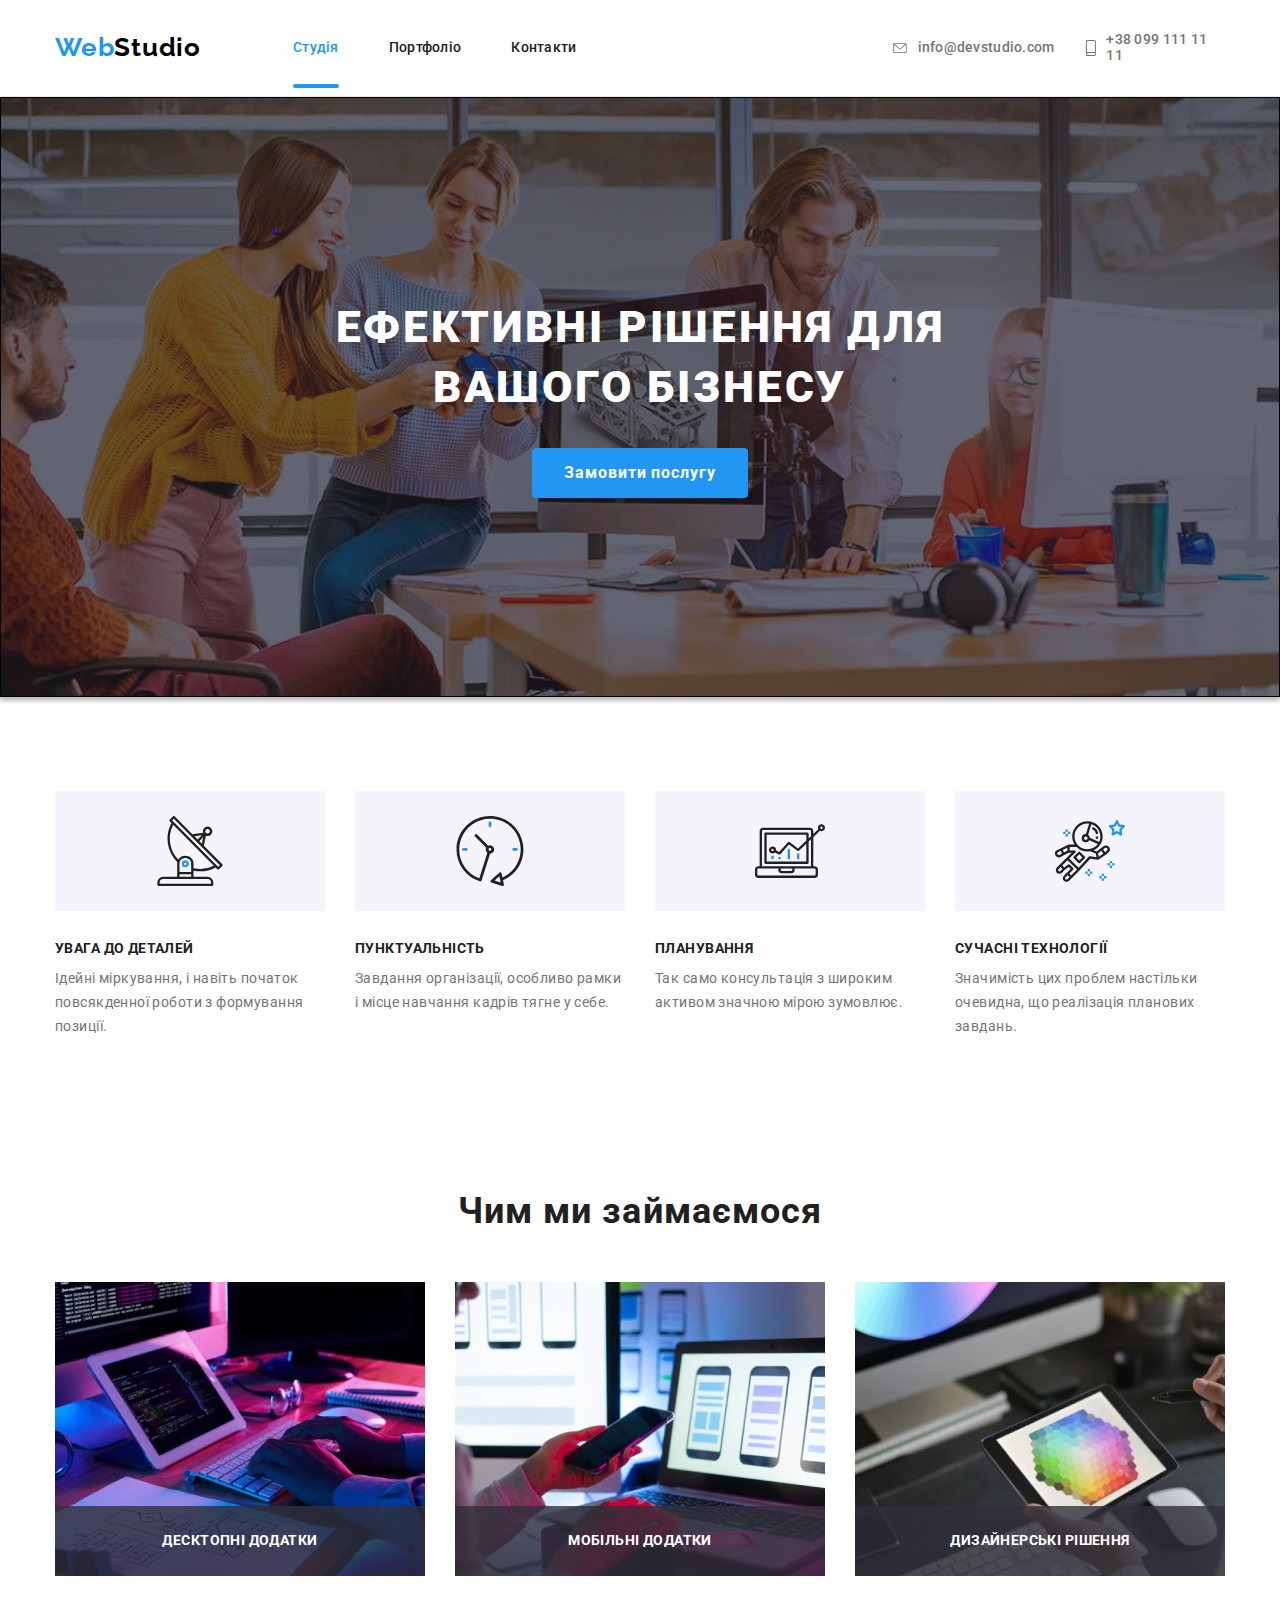
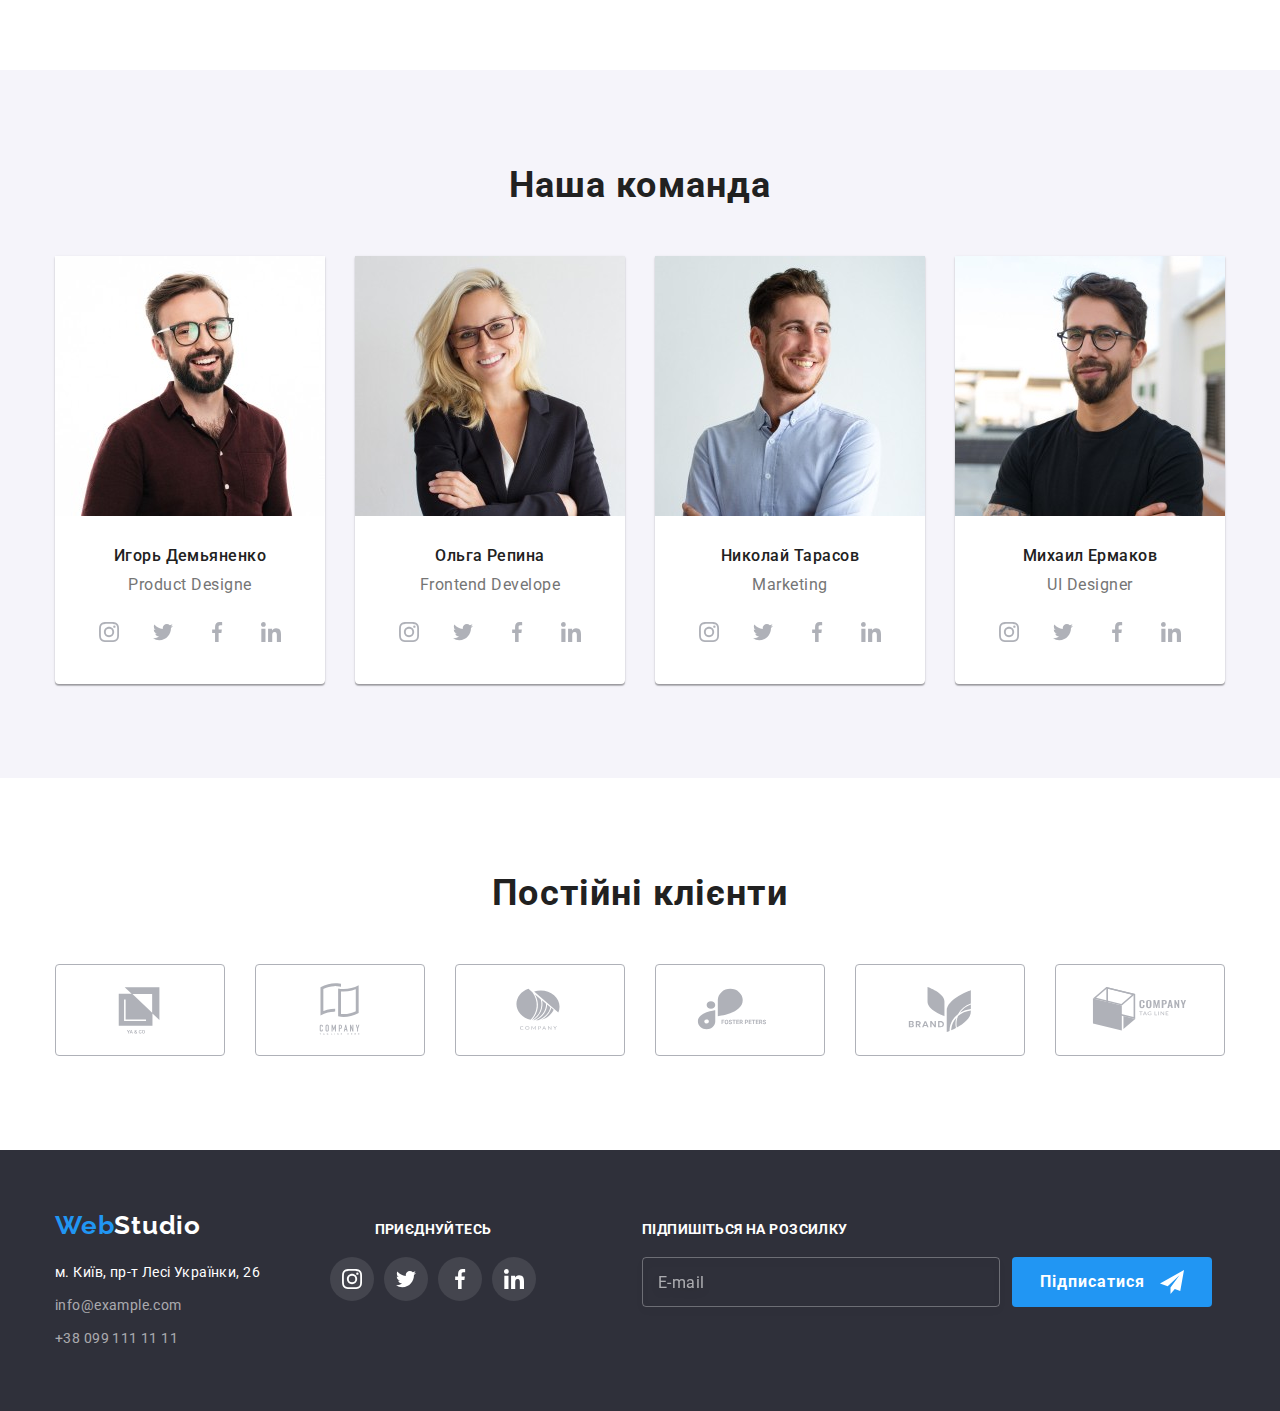
==== commit e9d7416b: "fix bug" ====
--- a/index.html
+++ b/index.html
@@ -84,7 +84,7 @@
       <!-- Mobile menu -->
 
       <div class="menu-overlay" data-menu>
-        <div class="menu-conteiner">
+        <div class="menu-conteiner" id="menu-conteiner">
           <button class="menu-btn" type="button" data-menu-close>
             <svg class="menu-btn__close" width="40" height="40">
               <use class="menu-btn__icon" href="./images/icons.svg#mobile_close"></use>
@@ -255,11 +255,11 @@
               <picture>
                 <source
                   media="(min-width: 1200px)"
-                  srcset="./images\about\img-1@1x_lg.jpg 1x, ./images\about\img-1@2x_lg.jpg 2x"
+                  srcset="./images/about/img-1@1x_lg.jpg 1x, ./images/about/img-1@2x_lg.jpg 2x"
                   type="image/jpg"
                 />
                 <img
-                  src="./images\about\img-1@1x_lg.jpg"
+                  src="./images/about/img-1@1x_lg.jpg"
                   alt="Десктопні додатки"
                   width="370"
                   height="294"
@@ -272,11 +272,11 @@
               <picture>
                 <source
                   media="(min-width: 1200px)"
-                  srcset="./images\about\img-2@1x_lg.jpg 1x, ./images\about\img-2@2x_lg.jpg 2x"
+                  srcset="./images/about/img-2@1x_lg.jpg 1x, ./images/about/img-2@2x_lg.jpg 2x"
                   type="image/jpg"
                 />
                 <img
-                  src="./images\about\img-2@1x_lg.jpg"
+                  src="./images/about/img-2@1x_lg.jpg"
                   alt="Мобільні додатки"
                   width="370"
                   height="294"
@@ -289,11 +289,11 @@
               <picture>
                 <source
                   media="(min-width: 1200px)"
-                  srcset="./images\about\img-3@1x_lg.jpg 1x, ./images\about\img-3@2x_lg.jpg 2x"
+                  srcset="./images/about/img-3@1x_lg.jpg 1x, ./images/about/img-3@2x_lg.jpg 2x"
                   type="image/jpg"
                 />
                 <img
-                  src="./images\about\img-3@1x_lg.jpg"
+                  src="./images/about/img-3@1x_lg.jpg"
                   alt="Дизайнерські рішення"
                   width="370"
                   height="294"
@@ -306,9 +306,9 @@
         </div>
       </section>
 
-      <!--Teem-->
-
-      <section teem>
+      <!-- Teem -->
+
+      <section class="teem">
         <div class="conteiner">
           <h2 class="teem-title">Наша команда</h2>
           <ul class="list teem-list">
@@ -316,29 +316,22 @@
               <picture>
                 <source
                   media="(min-width: 1200px)"
-                  srcset="./images\teem\img-1@1x_lg.jpg 1x, ./images\teem\img-1@2x_lg.jpg 2x"
+                  srcset="./images/teem/img-1@1x_lg.jpg 1x, ./images/teem/img-1@2x_lg.jpg 2x"
                   type="image/jpg"
                 />
 
                 <source
                   media="(min-width:768px)"
-                  srcset="./images\teem\img-1@1x_md.jpg 1x, ./images\teem\img-1@2x_md.jpg 2x"
+                  srcset="./images/teem/img-1@1x_md.jpg 1x, ./images/teem/img-1@2x_md.jpg 2x"
                   type="image/jpg"
                 />
 
                 <source
                   media="(max-width:767px)"
-                  srcset="./images\teem\img-1@1x_sm.jpg 1x, ./images\teem\img-1@2x_sm.jpg 2x"
-                  type="image/jpg"
-                />
-                <img
-                  class="teem-img"
-                  srcset=""
-                  src="./images\teem\img-1@1x_sm.jpg"
-                  alt="Продукт дизайнер"
-                  max-width="450"
-                  height="460"
-                />
+                  srcset="../. img-1@1x_sm.jpg 1x, ./images/teem/img-1@2x_sm.jpg 2x"
+                  type="image/jpg"
+                />
+                <img class="teem-img" src="./images/teem/img-1@1x_sm.jpg" alt="Продукт дизайнер" />
               </picture>
 
               <div class="social">
@@ -380,28 +373,26 @@
               <picture>
                 <source
                   media="(min-width: 1200px)"
-                  srcset="./images\teem\img-2@1x_lg.jpg 1x, ./images\teem\img-2@2x_lg.jpg 2x"
+                  srcset="./images/teem/img-2@1x_lg.jpg 1x, ./images/teem/img-2@2x_lg.jpg 2x"
                   type="image/jpg"
                 />
 
                 <source
                   media="(min-width:768px)"
-                  srcset="./images\teem\img-2@1x_md.jpg 1x, ./images\teem\img-2@2x_md.jpg 2x"
+                  srcset="./images/teem/img-2@1x_md.jpg 1x, ./images/teem/img-2@2x_md.jpg 2x"
                   type="image/jpg"
                 />
 
                 <source
                   media="(max-width:767px)"
-                  srcset="./images\teem\img-2@1x_sm.jpg 1x, ./images\teem\img-2@2x_sm.jpg 2x"
+                  srcset="./images/teem/img-2@1x_sm.jpg 1x, ./images/teem/img-2@2x_sm.jpg 2x"
                   type="image/jpg"
                 />
                 <img
                   class="teem-img"
-                  srcset="./images\teem\img-2@1x_sm.jpg 1x, ./images\teem\img-2@2x_sm.jpg 2x"
-                  src="./images\teem\img-2@1x_sm.jpg"
+                  srcset="./images/teem/img-2@1x_sm.jpg 1x, ./images/teem/img-2@2x_sm.jpg 2x"
+                  src="./images/teem/img-2@1x_sm.jpg"
                   alt="Фронтенд розробник"
-                  max-width="450"
-                  height="460"
                 />
               </picture>
 
@@ -444,28 +435,22 @@
               <picture>
                 <source
                   media="(min-width: 1200px)"
-                  srcset="./images\teem\img-3@1x_lg.jpg 1x, ./images\teem\img-3@2x_lg.jpg 2x"
+                  srcset="./images/teem/img-3@1x_lg.jpg 1x, ./images/teem/img-3@2x_lg.jpg 2x"
                   type="image/jpg"
                 />
 
                 <source
                   media="(min-width:768px)"
-                  srcset="./images\teem\img-3@1x_md.jpg 1x, ./images\teem\img-3@2x_md.jpg 2x"
+                  srcset="./images/teem/img-3@1x_md.jpg 1x, ./images/teem/img-3@2x_md.jpg 2x"
                   type="image/jpg"
                 />
 
                 <source
                   media="(max-width:767px)"
-                  srcset="./images\teem\img-3@1x_sm.jpg 1x, ./images\teem\img-3@2x_sm.jpg 2x"
-                  type="image/jpg"
-                />
-                <img
-                  class="teem-img"
-                  src="./images\teem\img-3@1x_sm.jpg"
-                  alt="Маркетинг"
-                  max-width="450"
-                  height="460"
-                />
+                  srcset="./images/teem/img-3@1x_sm.jpg 1x, ./images/teem/img-3@2x_sm.jpg 2x"
+                  type="image/jpg"
+                />
+                <img class="teem-img" src="./images/teem/img-3@1x_sm.jpg" alt="Маркетинг" />
               </picture>
 
               <div class="social">
@@ -507,28 +492,22 @@
               <picture>
                 <source
                   media="(min-width: 1200px)"
-                  srcset="./images\teem\img-4@1x_lg.jpg 1x, ./images\teem\img-4@2x_lg.jpg 2x"
+                  srcset="./images/teem/img-4@1x_lg.jpg 1x, ./images/teem/img-4@2x_lg.jpg 2x"
                   type="image/jpg"
                 />
 
                 <source
                   media="(min-width:768px)"
-                  srcset="./images\teem\img-4@1x_md.jpg 1x, ./images\teem\img-4@2x_md.jpg 2x"
+                  srcset="./images/teem/img-4@1x_md.jpg 1x, ./images/teem/img-4@2x_md.jpg 2x"
                   type="image/jpg"
                 />
 
                 <source
                   media="(max-width:767px)"
-                  srcset="./images\teem\img-4@1x_sm.jpg 1x, ./images\teem\img-4@2x_sm.jpg 2x"
-                  type="image/jpg"
-                />
-                <img
-                  class="teem-img"
-                  src="./images\teem\img-4@1x_sm.jpg"
-                  alt="ЮИ дизайнер"
-                  max-width="450"
-                  height="460"
-                />
+                  srcset="./images/teem/img-4@1x_sm.jpg 1x, ./images/teem/img-4@2x_sm.jpg 2x"
+                  type="image/jpg"
+                />
+                <img class="teem-img" src="./images/teem/img-4@1x_sm.jpg" alt="ЮИ дизайнер" />
               </picture>
 
               <div class="social">
--- a/css/main.min.css
+++ b/css/main.min.css
@@ -1 +1 @@
-:root{--main-font: "Roboto", sans-serif;--secondary-font: "Raleway", sans-serif;--main-txt-cl: #757575;--accent-txt-cl: #2196f3;--dark-bg-cl: #2f303a;--light-bg-cl: #f5f4fa;--light-bg-portfolio-cl: #eeeeee;--main-white: #ffffff;--icons-color: #afb1b8}.visually-hidden{position:absolute;white-space:nowrap;width:1px;height:1px;overflow:hidden;border:0;padding:0;clip:rect(0 0 0 0);-webkit-clip-path:inset(50%);clip-path:inset(50%);margin:-1px}body{font-family:var(--main-font);color:var(--main-txt-cl)}.link,.list{list-style:none;color:currentColor;text-decoration:none;margin:0;padding:0}h1,h2,h3,h4,h5,p,ul{margin:0;padding:0}img{display:block;max-width:100%;height:auto;-o-object-fit:cover;object-fit:cover;-o-object-position:center;object-position:center}.btn{font-family:inherit;font-weight:700;font-size:16px;line-height:1.88em;display:-webkit-box;display:-ms-flexbox;display:flex;letter-spacing:.06em;cursor:pointer;padding:6px 22px;border-radius:4px;border:none;-webkit-transition:color 250ms cubic-bezier(0.4, 0, 0.2, 1),background-color 250ms cubic-bezier(0.4, 0, 0.2, 1),-webkit-box-shadow 250ms cubic-bezier(0.4, 0, 0.2, 1);transition:color 250ms cubic-bezier(0.4, 0, 0.2, 1),background-color 250ms cubic-bezier(0.4, 0, 0.2, 1),-webkit-box-shadow 250ms cubic-bezier(0.4, 0, 0.2, 1);transition:color 250ms cubic-bezier(0.4, 0, 0.2, 1),background-color 250ms cubic-bezier(0.4, 0, 0.2, 1),box-shadow 250ms cubic-bezier(0.4, 0, 0.2, 1);transition:color 250ms cubic-bezier(0.4, 0, 0.2, 1),background-color 250ms cubic-bezier(0.4, 0, 0.2, 1),box-shadow 250ms cubic-bezier(0.4, 0, 0.2, 1),-webkit-box-shadow 250ms cubic-bezier(0.4, 0, 0.2, 1)}.btn:hover,.btn:focus{color:var(--main-white);background-color:var(--accent-txt-cl);-webkit-box-shadow:0px 3px 1px rgba(0,0,0,.1),0px 1px 2px rgba(0,0,0,.08),0px 2px 2px rgba(0,0,0,.12);box-shadow:0px 3px 1px rgba(0,0,0,.1),0px 1px 2px rgba(0,0,0,.08),0px 2px 2px rgba(0,0,0,.12)}.btn-portfolio{font-family:inherit;font-weight:500;font-size:16px;line-height:1.62em;display:-webkit-box;display:-ms-flexbox;display:flex;letter-spacing:.03em;cursor:pointer;padding:6px 22px;border-radius:4px;border:none;-webkit-transition:color 250ms cubic-bezier(0.4, 0, 0.2, 1),background-color 250ms cubic-bezier(0.4, 0, 0.2, 1),-webkit-box-shadow 250ms cubic-bezier(0.4, 0, 0.2, 1);transition:color 250ms cubic-bezier(0.4, 0, 0.2, 1),background-color 250ms cubic-bezier(0.4, 0, 0.2, 1),-webkit-box-shadow 250ms cubic-bezier(0.4, 0, 0.2, 1);transition:color 250ms cubic-bezier(0.4, 0, 0.2, 1),background-color 250ms cubic-bezier(0.4, 0, 0.2, 1),box-shadow 250ms cubic-bezier(0.4, 0, 0.2, 1);transition:color 250ms cubic-bezier(0.4, 0, 0.2, 1),background-color 250ms cubic-bezier(0.4, 0, 0.2, 1),box-shadow 250ms cubic-bezier(0.4, 0, 0.2, 1),-webkit-box-shadow 250ms cubic-bezier(0.4, 0, 0.2, 1)}.btn-portfolio:hover,.btn-portfolio:focus{color:var(--main-white);background-color:var(--accent-txt-cl);-webkit-box-shadow:0px 3px 1px rgba(0,0,0,.1),0px 1px 2px rgba(0,0,0,.08),0px 2px 2px rgba(0,0,0,.12);box-shadow:0px 3px 1px rgba(0,0,0,.1),0px 1px 2px rgba(0,0,0,.08),0px 2px 2px rgba(0,0,0,.12)}.portfolio-btn-current{background-color:#2196f3;color:var(--main-white)}.btn-mode-blue{font-weight:700;font-size:16px;line-height:1.88em;display:-webkit-box;display:-ms-flexbox;display:flex;letter-spacing:.06em;color:#fff;background-color:var(--accent-txt-cl)}.btn-mode-blue{-webkit-box-align:center;-ms-flex-align:center;align-items:center;border-radius:4px;margin:auto;padding:10px 32px;border:none}.btn-mode-blue:focus,.btn-mode-blue:hover{background-color:#188ce8}.conteiner{margin-right:auto;margin-left:auto;padding:0 15px}@media screen and (min-width: 480px){.conteiner{width:480px}}@media screen and (min-width: 768px){.conteiner{width:768px}}@media screen and (min-width: 1200px){.conteiner{width:1200px}}.modal{position:absolute;top:50%;left:50%;background-color:var(--main-white);-webkit-box-shadow:0px 1px 3px rgba(0,0,0,.12),0px 1px 1px rgba(0,0,0,.14),0px 2px 1px rgba(0,0,0,.2);box-shadow:0px 1px 3px rgba(0,0,0,.12),0px 1px 1px rgba(0,0,0,.14),0px 2px 1px rgba(0,0,0,.2);border-radius:4px;padding-left:40px;padding-right:40px;background-color:var(--main-white);-webkit-transition:background-color 250ms cubic-bezier(0.4, 0, 0.2, 1);transition:background-color 250ms cubic-bezier(0.4, 0, 0.2, 1);-webkit-transition:-webkit-transform 250ms cubic-bezier(0.4, 0, 0.2, 1);transition:-webkit-transform 250ms cubic-bezier(0.4, 0, 0.2, 1);transition:transform 250ms cubic-bezier(0.4, 0, 0.2, 1);transition:transform 250ms cubic-bezier(0.4, 0, 0.2, 1), -webkit-transform 250ms cubic-bezier(0.4, 0, 0.2, 1);-webkit-transform:translate(-50%, -50%) scale(1);transform:translate(-50%, -50%) scale(1);z-index:1003;width:450px;height:609px}@media screen and (min-width: 1200px){.modal{width:528px;height:581px}}.backdrop.is-hidden .modal{-webkit-transform:translate(-50%, -50%) scale(0.4);transform:translate(-50%, -50%) scale(0.4)}.form-btn{position:absolute;top:8px;right:8px;display:-webkit-box;display:-ms-flexbox;display:flex;-webkit-box-pack:center;-ms-flex-pack:center;justify-content:center;-webkit-box-align:center;-ms-flex-align:center;align-items:center;width:30px;height:30px;border-radius:50%;background-color:rgba(0,0,0,0);border:1px solid rgba(0,0,0,.1);padding:0px;cursor:pointer;-webkit-transition:border 250ms cubic-bezier(0.4, 0, 0.2, 1);transition:border 250ms cubic-bezier(0.4, 0, 0.2, 1)}.form-btn:hover,.form-btn:focus{fill:var(--accent-txt-cl)}.form-btn-icon{position:absolute;top:30px;left:12px;-webkit-transition:250ms cubic-bezier(0.4, 0, 0.2, 1);transition:250ms cubic-bezier(0.4, 0, 0.2, 1)}.form-btn__close{-webkit-transition:fill 250ms cubic-bezier(0.4, 0, 0.2, 1);transition:fill 250ms cubic-bezier(0.4, 0, 0.2, 1)}.form-btn__close:hover,.form-btn__close:focus{fill:var(--accent-txt-cl)}.backdrop{position:fixed;top:0;left:0;width:100%;height:100%;background-color:rgba(0,0,0,.2);-webkit-transition:opacity 250ms cubic-bezier(0.4, 0, 0.2, 1),visibility 250ms cubic-bezier(0.4, 0, 0.2, 1);transition:opacity 250ms cubic-bezier(0.4, 0, 0.2, 1),visibility 250ms cubic-bezier(0.4, 0, 0.2, 1);z-index:1002}.backdrop.is-hidden{opacity:0;visibility:hidden;pointer-events:none;-webkit-transition:opacity 250ms cubic-bezier(0.4, 0, 0.2, 1),visibility 250ms cubic-bezier(0.4, 0, 0.2, 1);transition:opacity 250ms cubic-bezier(0.4, 0, 0.2, 1),visibility 250ms cubic-bezier(0.4, 0, 0.2, 1)}.form{position:relative;display:-webkit-box;display:-ms-flexbox;display:flex;-webkit-box-orient:vertical;-webkit-box-direction:normal;-ms-flex-direction:column;flex-direction:column;margin-bottom:10px}.form__title{display:block;font-weight:700;font-size:20px;line-height:1.15em;text-align:center;letter-spacing:.03em;color:#212121;padding-top:40px;margin-bottom:12px}.form__text{margin-bottom:4px;display:block;font-size:12px;line-height:1.17em;letter-spacing:.01em;color:var(--main-txt-cl)}.form__input{width:100%;height:40px;border:1px solid rgba(33,33,33,.2);border-radius:4px;padding:11px 42px;-webkit-transition:border 250ms cubic-bezier(0.4, 0, 0.2, 1);transition:border 250ms cubic-bezier(0.4, 0, 0.2, 1)}.form__input:hover+.form-btn-icon,.form__input:focus+.form-btn-icon{fill:var(--accent-txt-cl)}.form__input:hover,.form__input:focus{border-color:var(--accent-txt-cl);outline-color:var(--accent-txt-cl)}.form__input--coment{width:100%;height:120px;padding:12px 16px;border:1px solid rgba(33,33,33,.2);border-radius:4px;resize:none;font-weight:400;font-size:14px;line-height:1.14;letter-spacing:.01em;-webkit-transition:border 250ms cubic-bezier(0.4, 0, 0.2, 1);transition:border 250ms cubic-bezier(0.4, 0, 0.2, 1)}.form__input--coment:hover,.form__input--coment:focus{border-color:var(--accent-txt-cl);outline-color:var(--accent-txt-cl)}.form__input--coment--coment::-webkit-input-placeholder{font-weight:400;font-size:14px;line-height:1.14;letter-spacing:.01em;color:rgba(117,117,117,.5)}.form__input--coment--coment::-moz-placeholder{font-weight:400;font-size:14px;line-height:1.14;letter-spacing:.01em;color:rgba(117,117,117,.5)}.form__input--coment--coment:-ms-input-placeholder{font-weight:400;font-size:14px;line-height:1.14;letter-spacing:.01em;color:rgba(117,117,117,.5)}.form__input--coment--coment::-ms-input-placeholder{font-weight:400;font-size:14px;line-height:1.14;letter-spacing:.01em;color:rgba(117,117,117,.5)}.form__input--coment--coment::placeholder{font-weight:400;font-size:14px;line-height:1.14;letter-spacing:.01em;color:rgba(117,117,117,.5)}.checkbox{display:-webkit-box;display:-ms-flexbox;display:flex;-webkit-box-pack:center;-ms-flex-pack:center;justify-content:center;margin-bottom:30px}.checkbox__group{position:relative;display:-webkit-box;display:-ms-flexbox;display:flex;-webkit-box-align:center;-ms-flex-align:center;align-items:center;-webkit-box-pack:center;-ms-flex-pack:center;justify-content:center;-webkit-transform:background-image 250ms cubic-bezier(0.4, 0, 0.2, 1);transform:background-image 250ms cubic-bezier(0.4, 0, 0.2, 1);width:425px;height:24px}.checkbox__text--link{color:var(--accent-txt-cl);margin-left:4px;text-decoration:underline}.checkbox__input{position:absolute;white-space:nowrap;width:1px;height:1px;overflow:hidden;border:0;padding:0;clip:rect(0 0 0 0);-webkit-clip-path:inset(50%);clip-path:inset(50%);margin:-1px;margin-right:8px}.checkbox__text,.checkbox__text--link{font-size:14px;line-height:1.17em;letter-spacing:.03em}.checkbox__icon{width:16px;height:15px;margin-right:8px;border:2px solid var(--dark-bg-cl);border-radius:2px;-webkit-transition:250ms cubic-bezier(0.4, 0, 0.2, 1);transition:250ms cubic-bezier(0.4, 0, 0.2, 1)}.checkbox__input:checked+.checkbox__icon{background-color:var(--accent-txt-cl);background-image:url(../images/icons/form-icons/check.svg);background-repeat:no-repeat;background-position:center;border-radius:2px;background-origin:border-box;-webkit-transform:background-color 250ms cubic-bezier(0.4, 0, 0.2, 1);transform:background-color 250ms cubic-bezier(0.4, 0, 0.2, 1);-webkit-transform:background-image 250ms cubic-bezier(0.4, 0, 0.2, 1);transform:background-image 250ms cubic-bezier(0.4, 0, 0.2, 1);border-color:rgba(0,0,0,0)}.checkbox__input:hover+.checkbox__icon,.checkbox__input:focus+.checkbox__icon{border:2px solid var(--accent-txt-cl);border-radius:2px;-webkit-transform:border-color 250ms cubic-bezier(0.4, 0, 0.2, 1);transform:border-color 250ms cubic-bezier(0.4, 0, 0.2, 1)}.subscribe{padding-top:0}@media screen and (min-width: 768px){.subscribe{padding-top:60px;text-align:center;width:450px;margin:0 auto}}@media screen and (min-width: 1200px){.subscribe{position:relative;width:570px;height:86px;padding-top:0;text-align:start}}.subscribe__title{display:block;font-weight:700;font-size:14px;line-height:16px;letter-spacing:.03em;text-transform:uppercase;color:var(--main-white);margin-bottom:20px}@media screen and (max-width: 767px){.subscribe__title{text-align:center}}.subscribe__input{height:50px;padding:16px 15px;width:100%;margin-bottom:20px;border:1px solid rgba(255,255,255,.3);-webkit-filter:drop-shadow(0px 4px 4px rgba(0, 0, 0, 0.15));filter:drop-shadow(0px 4px 4px rgba(0, 0, 0, 0.15));border-radius:4px;outline:var(--accent-txt-cl);background-color:rgba(0,0,0,0);-webkit-transition:border 250ms cubic-bezier(0.4, 0, 0.2, 1);transition:border 250ms cubic-bezier(0.4, 0, 0.2, 1);color:var(--main-txt-cl)}@media screen and (min-width: 1200px){.subscribe__input{width:358px;margin-right:12px}}.subscribe__input::-webkit-input-placeholder{letter-spacing:.03em;color:rgba(255,255,255,.6)}.subscribe__input::-moz-placeholder{letter-spacing:.03em;color:rgba(255,255,255,.6)}.subscribe__input:-ms-input-placeholder{letter-spacing:.03em;color:rgba(255,255,255,.6)}.subscribe__input::-ms-input-placeholder{letter-spacing:.03em;color:rgba(255,255,255,.6)}.subscribe__input::placeholder{letter-spacing:.03em;color:rgba(255,255,255,.6)}.subscribe__input:hover,.subscribe__input:focus{border-color:var(--accent-txt-cl);outline-color:var(--accent-txt-cl)}.subscribe-btn__txt{margin-right:12px}@media screen and (min-width: 1200px){.subscribe-btn__txt{position:absolute;top:10px;left:28px}}@media screen and (min-width: 1200px){.subscribe-btn__icon{position:absolute;-webkit-box-align:center;-ms-flex-align:center;align-items:center;top:13px;right:28px}}@media screen and (min-width: 1200px){.btn-mode-blue__subscribe{position:absolute;width:200px;height:50px;bottom:0;right:0}}.portfolio-overlay{position:absolute;width:100%;height:100%;top:0;left:0;overflow:hidden}.portfolio-overlay-text{position:absolute;color:var(--main-white);font-size:18px;line-height:1.56em;letter-spacing:.03em;display:-webkit-box;display:-ms-flexbox;display:flex;-webkit-box-align:center;-ms-flex-align:center;align-items:center;-webkit-box-pack:center;-ms-flex-pack:center;justify-content:center;padding:63px 24px;background:rgba(33,150,243,.9);opacity:0;top:0;left:0;-webkit-transform:translateY(100%);transform:translateY(100%);-webkit-transition:-webkit-transform 250ms cubic-bezier(0.4, 0, 0.2, 1);transition:-webkit-transform 250ms cubic-bezier(0.4, 0, 0.2, 1);transition:transform 250ms cubic-bezier(0.4, 0, 0.2, 1);transition:transform 250ms cubic-bezier(0.4, 0, 0.2, 1), -webkit-transform 250ms cubic-bezier(0.4, 0, 0.2, 1)}.portfolio-link:hover .portfolio-overlay-text,.portfolio-link:focus .portfolio-overlay-text{-webkit-transform:translateY(0);transform:translateY(0);opacity:1;overflow:hidden}.menu{margin-bottom:auto}.menu-overlay{position:fixed;top:0;left:0;width:100%;height:100%;z-index:2000;background-color:#fff;opacity:0;pointer-events:none;visibility:hidden;-webkit-transform:translateX(100%);transform:translateX(100%);-webkit-transition:-webkit-transform 250ms cubic-bezier(0.4, 0, 0.2, 1);transition:-webkit-transform 250ms cubic-bezier(0.4, 0, 0.2, 1);transition:transform 250ms cubic-bezier(0.4, 0, 0.2, 1);transition:transform 250ms cubic-bezier(0.4, 0, 0.2, 1), -webkit-transform 250ms cubic-bezier(0.4, 0, 0.2, 1)}@media screen and (min-width: 768px){.menu-overlay{display:none}}.menu-overlay.is-open{-webkit-transform:translate(0);transform:translate(0);opacity:1;pointer-events:initial;visibility:visible;-webkit-transition:250ms cubic-bezier(0.4, 0, 0.2, 1);transition:250ms cubic-bezier(0.4, 0, 0.2, 1)}.menu-conteiner{display:-webkit-box;display:-ms-flexbox;display:flex;-webkit-box-orient:vertical;-webkit-box-direction:normal;-ms-flex-direction:column;flex-direction:column;max-width:480px;padding:48px 40px;height:100%}.menu-studio{padding-bottom:36px}.menu__portfolio{padding-bottom:32px}.menu__link{font-weight:500;font-size:40px;line-height:1.14em;letter-spacing:.02em;color:#212121;-webkit-transition:color 250ms cubic-bezier(0.4, 0, 0.2, 1);transition:color 250ms cubic-bezier(0.4, 0, 0.2, 1)}.menu__link:hover,.menu__link:focus{color:var(--accent-txt-cl)}.menu__link--current{color:#2196f3;color:var(--accent-txt-cl)}.menu-btn{position:absolute;top:10px;right:15px;width:40px;height:40px;background-color:rgba(0,0,0,0);border:none;padding:0px;cursor:pointer;-webkit-transition:border 250ms cubic-bezier(0.4, 0, 0.2, 1);transition:border 250ms cubic-bezier(0.4, 0, 0.2, 1)}@media screen and (min-width: 768px){.menu-btn{display:none}}.menu-btn:focus{fill:var(--accent-txt-cl)}.menu-btn__close{-webkit-transition:fill 250ms cubic-bezier(0.4, 0, 0.2, 1);transition:fill 250ms cubic-bezier(0.4, 0, 0.2, 1);fill:#212121}.menu-btn__close:hover,.menu-btn__close:focus{fill:var(--accent-txt-cl)}.menu__list{padding-bottom:64px}.menu__phone{font-weight:500;font-size:34px;line-height:1.17em;letter-spacing:.02em;color:var(--accent-txt-cl)}.menu__phone--link{margin-bottom:32px}.menu__mail{font-weight:500;font-size:24px;line-height:1.17em;letter-spacing:.02em}.social-mobile{display:-webkit-box;display:-ms-flexbox;display:flex;-ms-flex-wrap:wrap;flex-wrap:wrap;gap:10px;-webkit-box-align:center;-ms-flex-align:center;align-items:center}.social-mobile-item{display:-webkit-box;display:-ms-flexbox;display:flex;font-weight:500;font-size:18px;line-height:1.22em;letter-spacing:.02em;color:var(--accent-txt-cl)}.social-mobile-item:not(:last-child)::after{content:" ";display:block;width:1px;background-color:rgba(33,33,33,.2);margin-left:10px}.header{background-color:var(--main-white);border-bottom:1px solid #ececec}.header-conteiner{display:-webkit-box;display:-ms-flexbox;display:flex;-webkit-box-align:center;-ms-flex-align:center;align-items:center;position:relative}.header__list{display:none}@media screen and (min-width: 768px){.header__list{display:block;-webkit-box-align:center;-ms-flex-align:center;align-items:center}}@media screen and (min-width: 1200px){.header__list{display:-webkit-box;display:-ms-flexbox;display:flex;-webkit-box-align:center;-ms-flex-align:center;align-items:center;-webkit-box-pack:center;-ms-flex-pack:center;justify-content:center}}.header__phone-icon,.header__mail-icon{fill:currentColor}@media screen and (min-width: 768px){.header__phone-icon{width:10px;height:14px;margin-right:10px}}@media screen and (min-width: 1200px){.header__phone-icon{width:12px;height:16px;margin-right:10px}}@media screen and (min-width: 768px){.header__mail-icon{width:14px;height:10px;margin-right:10px}}@media screen and (min-width: 1200px){.header__mail-icon{width:16px;height:10px;margin-right:10px}}@media screen and (min-width: 768px){.header__mail{margin-bottom:10px}}@media screen and (min-width: 1200px){.header__mail{margin-bottom:0}}.header-logo{font-family:"Raleway";font-style:normal;font-weight:700;padding:16px 0;font-size:24px;line-height:1.117em;letter-spacing:.03em;color:#2196f3;color:var(--accent-txt-cl)}@media screen and (min-width: 768px){.header-logo{padding:26px 0;margin-right:87px}}@media screen and (min-width: 1200px){.header-logo{margin-right:92px;font-size:26px;line-height:1.19em}}.header-logo__cl{color:#000}.header__link{color:var(--main-txt-cl);font-weight:500;letter-spacing:.02em;-webkit-transition:color 250ms cubic-bezier(0.4, 0, 0.2, 1);transition:color 250ms cubic-bezier(0.4, 0, 0.2, 1)}@media screen and (min-width: 1200px){.header__link--letter{margin-right:30px}}.header__link--phone,.header__link--letter{display:-webkit-box;display:-ms-flexbox;display:flex;-webkit-box-align:center;-ms-flex-align:center;align-items:center}@media screen and (max-width: 1199px){.header__link--phone,.header__link--letter{font-size:12px;line-height:1.17em}.header__link--phone:focus,.header__link--letter:focus{color:var(--accent-txt-cl)}}@media screen and (min-width: 1200px){.header__link--phone,.header__link--letter{font-size:14px;line-height:1.14em;padding:32px 0}.header__link--phone:hover,.header__link--phone:focus,.header__link--letter:hover,.header__link--letter:focus{color:var(--accent-txt-cl)}}.nav__list{display:none}@media screen and (min-width: 768px){.nav__list{display:-webkit-box;display:-ms-flexbox;display:flex;gap:50px;-webkit-box-align:center;-ms-flex-align:center;align-items:center;margin-right:96px}}@media screen and (min-width: 1200px){.nav__list{margin-right:315px}}.nav__link{position:relative;font-weight:500;font-size:14px;line-height:1.14em;letter-spacing:.02em;color:#212121;display:block;padding:32px 0;-webkit-transition:color 250ms cubic-bezier(0.4, 0, 0.2, 1);transition:color 250ms cubic-bezier(0.4, 0, 0.2, 1)}@media screen and (min-width: 768px){.nav__link:focus{color:var(--accent-txt-cl)}}@media screen and (min-width: 1200px){.nav__link:hover,.nav__link:focus{color:var(--accent-txt-cl)}}.nav__link--current{font-weight:500;font-size:14px;line-height:1.14em;letter-spacing:.02em;color:#2196f3;color:var(--accent-txt-cl)}.nav__link--current::after{content:" ";position:absolute;left:0;bottom:0;width:100%;height:4px;background-color:var(--accent-txt-cl);border-radius:2px}.main{background-color:#c4c4c4;background-repeat:no-repeat;background-position:center;background-size:cover;max-width:480px;height:400px;margin-left:auto;margin-right:auto;padding-top:118px;padding-bottom:118px;background-image:-webkit-gradient(linear, left bottom, left top, from(rgba(47, 48, 58, 0.4)), to(rgba(47, 48, 58, 0.4))),url(../images/Hero.jpg);background-image:linear-gradient(0deg, rgba(47, 48, 58, 0.4), rgba(47, 48, 58, 0.4)),url(../images/Hero.jpg);border:1px solid #000;-webkit-box-shadow:0px 4px 4px rgba(0,0,0,.25);box-shadow:0px 4px 4px rgba(0,0,0,.25)}@media screen and (min-width: 768px){.main{display:block;height:400px;max-width:768px}}@media screen and (min-width: 1200px){.main{display:block;height:600px;padding-top:200px;padding-bottom:200px;max-width:1600px}}.main__text{margin:0 auto;margin-bottom:30px;font-weight:900;font-size:26px;line-height:1.62em;text-align:center;letter-spacing:.06em;text-transform:uppercase;color:var(--main-white)}@media screen and (min-width: 768px){.main__text{max-width:360px;font-size:26px;line-height:1.62em}}@media screen and (min-width: 1200px){.main__text{max-width:696px;font-size:44px;line-height:1.36em}}.about{padding:60px 0}@media screen and (min-width: 1200px){.about{padding:94px 0}}.about__title{font-weight:700;font-size:14px;line-height:1.14em;letter-spacing:.03em;text-transform:uppercase;color:#212121;margin-bottom:10px}@media screen and (max-width: 767px){.about__title{text-align:center}}.about__text{font-weight:400;font-size:14px;line-height:1.71em;letter-spacing:.03em}@media screen and (min-width: 768px){.about__list{display:-webkit-box;display:-ms-flexbox;display:flex;-ms-flex-wrap:wrap;flex-wrap:wrap;gap:30px}}@media screen and (min-width: 1200px){.about__list{display:-webkit-box;display:-ms-flexbox;display:flex;gap:30px}}.about__item{max-width:450px;padding-bottom:30px}@media screen and (min-width: 768px){.about__item{width:354px;padding-bottom:57px}}@media screen and (min-width: 1200px){.about__item{width:270px}}.about__item::before{display:block;content:"";height:120px;background-position:center;background-repeat:no-repeat;background-color:#f5f4fa;margin-bottom:30px}.about__item:nth-child(1)::before{background-image:url(../images/icons/edit-icon/antenna.svg)}.about__item:nth-child(2)::before{background-image:url(../images/icons/edit-icon/clock.svg)}.about__item:nth-child(3)::before{background-image:url(../images/icons/edit-icon/diagram.svg)}.about__item:nth-child(4)::before{background-image:url(../images/icons/edit-icon/astronaut.svg)}.specification{display:none}@media screen and (min-width: 1200px){.specification{display:block;padding-bottom:94px}.specification-title{font-weight:700;font-size:36px;line-height:1.17em;letter-spacing:.03em;color:#212121;text-align:center;margin-bottom:50px}.specification-list{display:-webkit-box;display:-ms-flexbox;display:flex;gap:30px}.specification-img{position:relative}.specification-text{font-weight:700;font-size:14px;line-height:1.14em;text-align:center;letter-spacing:.03em;text-transform:uppercase;color:var(--main-white);background:rgba(47,48,58,.8);display:-webkit-box;display:-ms-flexbox;display:flex;position:absolute;width:370px;height:70px;-webkit-box-align:center;-ms-flex-align:center;align-items:center;-webkit-box-pack:center;-ms-flex-pack:center;justify-content:center;left:0;bottom:0}}.teem{background:#f5f4fa;padding:94px 0}.teem-title{font-weight:700;font-size:28px;line-height:1.18em;letter-spacing:.03em;color:#212121;text-align:center;margin-bottom:50px}@media screen and (min-width: 1200px){.teem-title{font-size:36px;line-height:1.17em}}@media screen and (min-width: 768px){.teem-list{display:-webkit-box;display:-ms-flexbox;display:flex;-ms-flex-wrap:wrap;flex-wrap:wrap;gap:30px;-webkit-box-align:center;-ms-flex-align:center;align-items:center;-webkit-box-pack:center;-ms-flex-pack:center;justify-content:center}}@media screen and (min-width: 1200px){.teem-list{display:-webkit-box;display:-ms-flexbox;display:flex;gap:30px}}.teem-link{background-color:var(--main-white);-webkit-box-shadow:0px 1px 3px rgba(0,0,0,.12),0px 1px 1px rgba(0,0,0,.14),0px 2px 1px rgba(0,0,0,.2);box-shadow:0px 1px 3px rgba(0,0,0,.12),0px 1px 1px rgba(0,0,0,.14),0px 2px 1px rgba(0,0,0,.2);border-radius:0px 0px 4px 4px}.teem-img{text-align:center}.social{padding:30px 10px}.social-item{border-radius:50%}.social-title{font-weight:500;font-size:16px;line-height:1.19em;letter-spacing:.03em;color:#212121;margin-bottom:10px;text-align:center}.social-text{font-weight:400;font-size:16px;line-height:1.19em;letter-spacing:.03em;margin-bottom:16px;text-align:center}.social-list{display:-webkit-box;display:-ms-flexbox;display:flex;-webkit-box-align:center;-ms-flex-align:center;align-items:center;-webkit-box-pack:center;-ms-flex-pack:center;justify-content:center;gap:10px}.social-icon{fill:currentColor}.social-link{display:-webkit-box;display:-ms-flexbox;display:flex;-webkit-box-align:center;-ms-flex-align:center;align-items:center;-webkit-box-pack:center;-ms-flex-pack:center;justify-content:center;width:44px;height:44px;background-color:var(--main-white);color:var(--icons-color);border-radius:50%;-webkit-transition:background-color 250ms cubic-bezier(0.4, 0, 0.2, 1),color 250ms cubic-bezier(0.4, 0, 0.2, 1);transition:background-color 250ms cubic-bezier(0.4, 0, 0.2, 1),color 250ms cubic-bezier(0.4, 0, 0.2, 1)}.social-link:focus,.social-link:hover{border-radius:50%;background-color:var(--accent-txt-cl);color:var(--main-white)}.clients{padding:94px 0}.clients-title{font-weight:700;font-size:33px;line-height:1.18em;text-align:center;letter-spacing:.03em;color:#212121;text-align:center;margin-bottom:50px}@media screen and (min-width: 1200px){.clients-title{font-size:36px;line-height:1.17em}}.clients-list{display:-webkit-box;display:-ms-flexbox;display:flex;-ms-flex-wrap:wrap;flex-wrap:wrap;-webkit-box-align:center;-ms-flex-align:center;align-items:center;-webkit-box-pack:center;-ms-flex-pack:center;justify-content:center;gap:30px}@media screen and (min-width: 1200px){.clients-list{display:-webkit-box;display:-ms-flexbox;display:flex;-webkit-box-align:center;-ms-flex-align:center;align-items:center;-webkit-box-pack:center;-ms-flex-pack:center;justify-content:center;gap:30px}}.clients-icon{fill:currentColor}.clients-link{display:-webkit-box;display:-ms-flexbox;display:flex;-webkit-box-align:center;-ms-flex-align:center;align-items:center;-webkit-box-pack:center;-ms-flex-pack:center;justify-content:center;width:170px;height:92px;background-color:var(--main-white);border:1px solid #afb1b8;border-radius:4px;color:var(--icons-color);-webkit-transition:border-color 250ms cubic-bezier(0.4, 0, 0.2, 1),color 250ms cubic-bezier(0.4, 0, 0.2, 1);transition:border-color 250ms cubic-bezier(0.4, 0, 0.2, 1),color 250ms cubic-bezier(0.4, 0, 0.2, 1)}.clients-link:focus,.clients-link:hover{border-color:var(--accent-txt-cl);color:var(--accent-txt-cl)}.footer{background:#2f303a;padding:60px 0}@media screen and (min-width: 768px){.footer-block{display:-webkit-box;display:-ms-flexbox;display:flex;-webkit-box-align:baseline;-ms-flex-align:baseline;align-items:baseline;-ms-flex-wrap:wrap;flex-wrap:wrap;padding-top:0}}@media screen and (min-width: 1200px){.footer-block{-ms-flex-wrap:nowrap;flex-wrap:nowrap}}.footer-info{text-align:center}@media screen and (min-width: 768px){.footer-info{margin-right:165px;margin-left:76px;text-align:unset}}@media screen and (min-width: 1200px){.footer-info{margin-right:70px;margin-left:0;text-align:unset}}.footer-text{font-weight:400;font-size:14px;line-height:1.71em;letter-spacing:.03em;color:#fff;margin-bottom:8px}@media screen and (min-width: 1200px){.footer-text{margin-bottom:9px}}.footer-tel:hover,.footer-tel:focus{color:var(--accent-txt-cl)}@media screen and (max-width: 767px){.footer-conect{padding:60px 0}}@media screen and (min-width: 1200px){.footer-conect{margin-right:93px}}.footer-conect-list{display:-webkit-box;display:-ms-flexbox;display:flex;-webkit-box-align:center;-ms-flex-align:center;align-items:center;-webkit-box-pack:center;-ms-flex-pack:center;justify-content:center;gap:10px}.footer-conect-text{font-weight:700;font-size:14px;line-height:16px;letter-spacing:.03em;text-transform:uppercase;color:#fff;margin-bottom:20px;text-align:center}.footer-link,.footer-tel{font-weight:400;font-size:14px;line-height:1.71em;letter-spacing:.03em;color:rgba(255,255,255,.6);-webkit-transition:color 250ms cubic-bezier(0.4, 0, 0.2, 1);transition:color 250ms cubic-bezier(0.4, 0, 0.2, 1)}.footer-link{display:block;margin-bottom:8px}@media screen and (min-width: 1200px){.footer-link{margin-bottom:9px}}.footer-link-icon{display:-webkit-box;display:-ms-flexbox;display:flex;width:44px;height:44px;-webkit-box-align:center;-ms-flex-align:center;align-items:center;-webkit-box-pack:center;-ms-flex-pack:center;justify-content:center;border-radius:50%;fill:var(--main-white);background-color:rgba(255,255,255,.1019607843);-webkit-transition:background-color 250ms cubic-bezier(0.4, 0, 0.2, 1);transition:background-color 250ms cubic-bezier(0.4, 0, 0.2, 1)}.footer-link-icon:focus,.footer-link-icon:hover{border-radius:50%;background-color:var(--accent-txt-cl);fill:var(--main-white)}.footer-link:hover,.footer-link:focus{color:var(--accent-txt-cl)}.footer-logo{font-family:"Raleway";font-style:normal;font-weight:700;font-size:24px;line-height:1.17px;letter-spacing:.03em;color:#2196f3;display:block;margin-bottom:20px}@media screen and (min-width: 1200px){.footer-logo{font-size:26px;line-height:1.14em}}.footer-logo-cl{font-family:"Raleway";font-weight:700;font-size:26px;line-height:1.19em;letter-spacing:.03em;color:#fff}.address{font-style:normal}.portfolio-btn{display:-webkit-box;display:-ms-flexbox;display:flex;-ms-flex-wrap:wrap;flex-wrap:wrap;gap:8px;max-width:326px;-webkit-box-pack:center;-ms-flex-pack:center;justify-content:center;margin-bottom:40px}.portfolio-btn-current{background-color:#2196f3;color:var(--main-white)}@media screen and (min-width: 768px){.portfolio-btn{max-width:100%;margin-bottom:14px}}@media screen and (min-width: 1200px){.portfolio-btn{max-width:100%;margin-bottom:34px}}.description{position:relative;display:block;padding:20px 24px;border-right:1px solid #eee;border-bottom:1px solid #eee;border-left:1px solid #eee;background-color:#fff}.description-title{font-weight:700;font-size:18px;line-height:2em;letter-spacing:.06em;margin-bottom:4px;color:#212121}.description-text{font-weight:400;font-size:16px;line-height:1.88em;letter-spacing:.03em;color:#757575}.portfolio{padding:60px 0}@media screen and (min-width: 1200px){.portfolio{padding:94px 0}}.portfolio-list{display:-webkit-box;display:-ms-flexbox;display:flex;-ms-flex-wrap:wrap;flex-wrap:wrap;gap:30px}.portfolio-link{position:relative;-webkit-transition:-webkit-box-shadow 250ms cubic-bezier(0.4, 0, 0.2, 1);transition:-webkit-box-shadow 250ms cubic-bezier(0.4, 0, 0.2, 1);transition:box-shadow 250ms cubic-bezier(0.4, 0, 0.2, 1);transition:box-shadow 250ms cubic-bezier(0.4, 0, 0.2, 1), -webkit-box-shadow 250ms cubic-bezier(0.4, 0, 0.2, 1)}.portfolio-item{display:list-item;max-width:450px;border:1px #eee}@media screen and (min-width: 768px){.portfolio-item{max-width:354px}}@media screen and (min-width: 1200px){.portfolio-item{max-width:370px}}.portfolio-link:hover,.portfolio-link:focus{display:block;-webkit-box-shadow:0px 1px 1px rgba(0,0,0,.12),0px 4px 4px rgba(0,0,0,.06),1px 4px 6px rgba(0,0,0,.16);box-shadow:0px 1px 1px rgba(0,0,0,.12),0px 4px 4px rgba(0,0,0,.06),1px 4px 6px rgba(0,0,0,.16);-webkit-transition:250ms cubic-bezier(0.4, 0, 0.2, 1);transition:250ms cubic-bezier(0.4, 0, 0.2, 1)}/*# sourceMappingURL=main.min.css.map */+:root{--main-font: "Roboto", sans-serif;--secondary-font: "Raleway", sans-serif;--main-txt-cl: #757575;--accent-txt-cl: #2196f3;--dark-bg-cl: #2f303a;--light-bg-cl: #f5f4fa;--light-bg-portfolio-cl: #eeeeee;--main-white: #ffffff;--icons-color: #afb1b8}.visually-hidden{position:absolute;white-space:nowrap;width:1px;height:1px;overflow:hidden;border:0;padding:0;clip:rect(0 0 0 0);-webkit-clip-path:inset(50%);clip-path:inset(50%);margin:-1px}body{font-family:var(--main-font);color:var(--main-txt-cl)}.link,.list{list-style:none;color:currentColor;text-decoration:none;margin:0;padding:0}h1,h2,h3,h4,h5,p,ul{margin:0;padding:0}img{display:block;max-width:100%;height:auto;-o-object-fit:cover;object-fit:cover;-o-object-position:center;object-position:center}.btn{font-family:inherit;font-weight:700;font-size:16px;line-height:1.88em;display:-webkit-box;display:-ms-flexbox;display:flex;letter-spacing:.06em;cursor:pointer;padding:6px 22px;border-radius:4px;border:none;-webkit-transition:color 250ms cubic-bezier(0.4, 0, 0.2, 1),background-color 250ms cubic-bezier(0.4, 0, 0.2, 1),-webkit-box-shadow 250ms cubic-bezier(0.4, 0, 0.2, 1);transition:color 250ms cubic-bezier(0.4, 0, 0.2, 1),background-color 250ms cubic-bezier(0.4, 0, 0.2, 1),-webkit-box-shadow 250ms cubic-bezier(0.4, 0, 0.2, 1);transition:color 250ms cubic-bezier(0.4, 0, 0.2, 1),background-color 250ms cubic-bezier(0.4, 0, 0.2, 1),box-shadow 250ms cubic-bezier(0.4, 0, 0.2, 1);transition:color 250ms cubic-bezier(0.4, 0, 0.2, 1),background-color 250ms cubic-bezier(0.4, 0, 0.2, 1),box-shadow 250ms cubic-bezier(0.4, 0, 0.2, 1),-webkit-box-shadow 250ms cubic-bezier(0.4, 0, 0.2, 1)}.btn:hover,.btn:focus{color:var(--main-white);background-color:var(--accent-txt-cl);-webkit-box-shadow:0px 3px 1px rgba(0,0,0,.1),0px 1px 2px rgba(0,0,0,.08),0px 2px 2px rgba(0,0,0,.12);box-shadow:0px 3px 1px rgba(0,0,0,.1),0px 1px 2px rgba(0,0,0,.08),0px 2px 2px rgba(0,0,0,.12)}.btn-portfolio{font-family:inherit;font-weight:500;font-size:16px;line-height:1.62em;display:-webkit-box;display:-ms-flexbox;display:flex;letter-spacing:.03em;cursor:pointer;padding:6px 22px;border-radius:4px;border:none;-webkit-transition:color 250ms cubic-bezier(0.4, 0, 0.2, 1),background-color 250ms cubic-bezier(0.4, 0, 0.2, 1),-webkit-box-shadow 250ms cubic-bezier(0.4, 0, 0.2, 1);transition:color 250ms cubic-bezier(0.4, 0, 0.2, 1),background-color 250ms cubic-bezier(0.4, 0, 0.2, 1),-webkit-box-shadow 250ms cubic-bezier(0.4, 0, 0.2, 1);transition:color 250ms cubic-bezier(0.4, 0, 0.2, 1),background-color 250ms cubic-bezier(0.4, 0, 0.2, 1),box-shadow 250ms cubic-bezier(0.4, 0, 0.2, 1);transition:color 250ms cubic-bezier(0.4, 0, 0.2, 1),background-color 250ms cubic-bezier(0.4, 0, 0.2, 1),box-shadow 250ms cubic-bezier(0.4, 0, 0.2, 1),-webkit-box-shadow 250ms cubic-bezier(0.4, 0, 0.2, 1)}.btn-portfolio:hover,.btn-portfolio:focus{color:var(--main-white);background-color:var(--accent-txt-cl);-webkit-box-shadow:0px 3px 1px rgba(0,0,0,.1),0px 1px 2px rgba(0,0,0,.08),0px 2px 2px rgba(0,0,0,.12);box-shadow:0px 3px 1px rgba(0,0,0,.1),0px 1px 2px rgba(0,0,0,.08),0px 2px 2px rgba(0,0,0,.12)}.portfolio-btn-current{background-color:#2196f3;color:var(--main-white)}.btn-mode-blue{font-weight:700;font-size:16px;line-height:1.88em;display:-webkit-box;display:-ms-flexbox;display:flex;letter-spacing:.06em;color:#fff;background-color:var(--accent-txt-cl)}.btn-mode-blue{-webkit-box-align:center;-ms-flex-align:center;align-items:center;border-radius:4px;margin:auto;padding:10px 32px;border:none}.btn-mode-blue:focus,.btn-mode-blue:hover{background-color:#188ce8}.conteiner{margin-right:auto;margin-left:auto;padding:0 15px}@media screen and (min-width: 480px){.conteiner{width:480px}}@media screen and (min-width: 768px){.conteiner{width:768px}}@media screen and (min-width: 1200px){.conteiner{width:1200px}}.modal{position:absolute;top:75%;left:49%;background-color:var(--main-white);-webkit-box-shadow:0px 1px 3px rgba(0,0,0,.12),0px 1px 1px rgba(0,0,0,.14),0px 2px 1px rgba(0,0,0,.2);box-shadow:0px 1px 3px rgba(0,0,0,.12),0px 1px 1px rgba(0,0,0,.14),0px 2px 1px rgba(0,0,0,.2);border-radius:4px;padding:40px;background-color:var(--main-white);-webkit-transition:background-color 250ms cubic-bezier(0.4, 0, 0.2, 1);transition:background-color 250ms cubic-bezier(0.4, 0, 0.2, 1);-webkit-transition:-webkit-transform 250ms cubic-bezier(0.4, 0, 0.2, 1);transition:-webkit-transform 250ms cubic-bezier(0.4, 0, 0.2, 1);transition:transform 250ms cubic-bezier(0.4, 0, 0.2, 1);transition:transform 250ms cubic-bezier(0.4, 0, 0.2, 1), -webkit-transform 250ms cubic-bezier(0.4, 0, 0.2, 1);-webkit-transform:translate(-50%, -50%) scale(1);transform:translate(-50%, -50%) scale(1);z-index:1003;width:100%;max-width:450px;max-height:609px;pointer-events:initial;overflow:auto}@media screen and (min-width: 768px){.modal{width:450px;height:609px;top:50%;left:50%}}@media screen and (min-width: 1200px){.modal{width:528px;height:581px;top:50%;left:50%}}.backdrop.is-hidden .modal{-webkit-transform:translate(-50%, -50%) scale(0.4);transform:translate(-50%, -50%) scale(0.4)}.form-btn{position:absolute;top:8px;right:8px;display:-webkit-box;display:-ms-flexbox;display:flex;-webkit-box-pack:center;-ms-flex-pack:center;justify-content:center;-webkit-box-align:center;-ms-flex-align:center;align-items:center;width:30px;height:30px;border-radius:50%;background-color:rgba(0,0,0,0);border:1px solid rgba(0,0,0,.1);padding:0px;cursor:pointer;-webkit-transition:border 250ms cubic-bezier(0.4, 0, 0.2, 1);transition:border 250ms cubic-bezier(0.4, 0, 0.2, 1)}.form-btn:hover,.form-btn:focus{fill:var(--accent-txt-cl)}.form-btn-icon{position:absolute;top:30px;left:12px;-webkit-transition:250ms cubic-bezier(0.4, 0, 0.2, 1);transition:250ms cubic-bezier(0.4, 0, 0.2, 1)}.form-btn__close{-webkit-transition:fill 250ms cubic-bezier(0.4, 0, 0.2, 1);transition:fill 250ms cubic-bezier(0.4, 0, 0.2, 1)}.form-btn__close:hover,.form-btn__close:focus{fill:var(--accent-txt-cl)}.backdrop{position:fixed;top:0;left:0;width:100%;height:100%;background-color:rgba(0,0,0,.2);-webkit-transition:opacity 250ms cubic-bezier(0.4, 0, 0.2, 1),visibility 250ms cubic-bezier(0.4, 0, 0.2, 1);transition:opacity 250ms cubic-bezier(0.4, 0, 0.2, 1),visibility 250ms cubic-bezier(0.4, 0, 0.2, 1);z-index:1002;overflow:auto;visibility:visible}.backdrop.is-hidden{opacity:0;visibility:hidden;pointer-events:none;-webkit-transition:opacity 250ms cubic-bezier(0.4, 0, 0.2, 1),visibility 250ms cubic-bezier(0.4, 0, 0.2, 1);transition:opacity 250ms cubic-bezier(0.4, 0, 0.2, 1),visibility 250ms cubic-bezier(0.4, 0, 0.2, 1)}.form{position:relative;display:-webkit-box;display:-ms-flexbox;display:flex;-webkit-box-orient:vertical;-webkit-box-direction:normal;-ms-flex-direction:column;flex-direction:column;margin-bottom:10px}.form__title{display:block;font-weight:700;font-size:20px;line-height:1.15em;text-align:center;letter-spacing:.03em;color:#212121;padding-top:40px;margin-bottom:12px}.form__text{margin-bottom:4px;display:block;font-size:12px;line-height:1.17em;letter-spacing:.01em;color:var(--main-txt-cl)}.form__input{width:100%;height:40px;border:1px solid rgba(33,33,33,.2);border-radius:4px;padding:11px 42px;-webkit-transition:border 250ms cubic-bezier(0.4, 0, 0.2, 1);transition:border 250ms cubic-bezier(0.4, 0, 0.2, 1)}.form__input:hover+.form-btn-icon,.form__input:focus+.form-btn-icon{fill:var(--accent-txt-cl)}.form__input:hover,.form__input:focus{border-color:var(--accent-txt-cl);outline-color:var(--accent-txt-cl)}.form__input--coment{width:100%;height:120px;padding:12px 16px;border:1px solid rgba(33,33,33,.2);border-radius:4px;resize:none;font-weight:400;font-size:14px;line-height:1.14;letter-spacing:.01em;-webkit-transition:border 250ms cubic-bezier(0.4, 0, 0.2, 1);transition:border 250ms cubic-bezier(0.4, 0, 0.2, 1)}.form__input--coment:hover,.form__input--coment:focus{border-color:var(--accent-txt-cl);outline-color:var(--accent-txt-cl)}.form__input--coment--coment::-webkit-input-placeholder{font-weight:400;font-size:14px;line-height:1.14;letter-spacing:.01em;color:rgba(117,117,117,.5)}.form__input--coment--coment::-moz-placeholder{font-weight:400;font-size:14px;line-height:1.14;letter-spacing:.01em;color:rgba(117,117,117,.5)}.form__input--coment--coment:-ms-input-placeholder{font-weight:400;font-size:14px;line-height:1.14;letter-spacing:.01em;color:rgba(117,117,117,.5)}.form__input--coment--coment::-ms-input-placeholder{font-weight:400;font-size:14px;line-height:1.14;letter-spacing:.01em;color:rgba(117,117,117,.5)}.form__input--coment--coment::placeholder{font-weight:400;font-size:14px;line-height:1.14;letter-spacing:.01em;color:rgba(117,117,117,.5)}.checkbox{display:-webkit-box;display:-ms-flexbox;display:flex;-webkit-box-pack:center;-ms-flex-pack:center;justify-content:center;margin-bottom:30px}.checkbox__group{position:relative;display:-webkit-box;display:-ms-flexbox;display:flex;-webkit-box-align:center;-ms-flex-align:center;align-items:center;-webkit-box-pack:center;-ms-flex-pack:center;justify-content:center;-webkit-transform:background-image 250ms cubic-bezier(0.4, 0, 0.2, 1);transform:background-image 250ms cubic-bezier(0.4, 0, 0.2, 1);width:425px;height:24px}.checkbox__text--link{color:var(--accent-txt-cl);margin-left:4px;text-decoration:underline}.checkbox__input{position:absolute;white-space:nowrap;width:1px;height:1px;overflow:hidden;border:0;padding:0;clip:rect(0 0 0 0);-webkit-clip-path:inset(50%);clip-path:inset(50%);margin:-1px;margin-right:8px}.checkbox__text,.checkbox__text--link{font-size:14px;line-height:1.17em;letter-spacing:.03em}.checkbox__icon{width:16px;height:15px;margin-right:8px;border:2px solid var(--dark-bg-cl);border-radius:2px;-webkit-transition:250ms cubic-bezier(0.4, 0, 0.2, 1);transition:250ms cubic-bezier(0.4, 0, 0.2, 1)}.checkbox__input:checked+.checkbox__icon{background-color:var(--accent-txt-cl);background-image:url(../images/icons/form-icons/check.svg);background-repeat:no-repeat;background-position:center;border-radius:2px;background-origin:border-box;-webkit-transform:background-color 250ms cubic-bezier(0.4, 0, 0.2, 1);transform:background-color 250ms cubic-bezier(0.4, 0, 0.2, 1);-webkit-transform:background-image 250ms cubic-bezier(0.4, 0, 0.2, 1);transform:background-image 250ms cubic-bezier(0.4, 0, 0.2, 1);border-color:rgba(0,0,0,0)}.checkbox__input:hover+.checkbox__icon,.checkbox__input:focus+.checkbox__icon{border:2px solid var(--accent-txt-cl);border-radius:2px;-webkit-transform:border-color 250ms cubic-bezier(0.4, 0, 0.2, 1);transform:border-color 250ms cubic-bezier(0.4, 0, 0.2, 1)}.subscribe{padding-top:0}@media screen and (min-width: 768px){.subscribe{padding-top:60px;text-align:center;width:450px;margin:0 auto}}@media screen and (min-width: 1200px){.subscribe{position:relative;width:570px;height:86px;padding-top:0;text-align:start}}.subscribe__title{display:block;font-weight:700;font-size:14px;line-height:16px;letter-spacing:.03em;text-transform:uppercase;color:var(--main-white);margin-bottom:20px}@media screen and (max-width: 767px){.subscribe__title{text-align:center}}.subscribe__input{height:50px;padding:16px 15px;width:100%;margin-bottom:20px;border:1px solid rgba(255,255,255,.3);-webkit-filter:drop-shadow(0px 4px 4px rgba(0, 0, 0, 0.15));filter:drop-shadow(0px 4px 4px rgba(0, 0, 0, 0.15));border-radius:4px;outline:var(--accent-txt-cl);background-color:rgba(0,0,0,0);-webkit-transition:border 250ms cubic-bezier(0.4, 0, 0.2, 1);transition:border 250ms cubic-bezier(0.4, 0, 0.2, 1);color:var(--main-txt-cl)}@media screen and (min-width: 1200px){.subscribe__input{width:358px;margin-right:12px}}.subscribe__input::-webkit-input-placeholder{letter-spacing:.03em;color:rgba(255,255,255,.6)}.subscribe__input::-moz-placeholder{letter-spacing:.03em;color:rgba(255,255,255,.6)}.subscribe__input:-ms-input-placeholder{letter-spacing:.03em;color:rgba(255,255,255,.6)}.subscribe__input::-ms-input-placeholder{letter-spacing:.03em;color:rgba(255,255,255,.6)}.subscribe__input::placeholder{letter-spacing:.03em;color:rgba(255,255,255,.6)}.subscribe__input:hover,.subscribe__input:focus{border-color:var(--accent-txt-cl);outline-color:var(--accent-txt-cl)}.subscribe-btn__txt{margin-right:12px}@media screen and (min-width: 1200px){.subscribe-btn__txt{position:absolute;top:10px;left:28px}}@media screen and (min-width: 1200px){.subscribe-btn__icon{position:absolute;-webkit-box-align:center;-ms-flex-align:center;align-items:center;top:13px;right:28px}}@media screen and (min-width: 1200px){.btn-mode-blue__subscribe{position:absolute;width:200px;height:50px;bottom:0;right:0}}.portfolio-overlay{position:absolute;width:100%;height:100%;top:0;left:0;overflow:hidden}.portfolio-overlay-text{position:absolute;color:var(--main-white);font-size:18px;line-height:1.56em;letter-spacing:.03em;display:-webkit-box;display:-ms-flexbox;display:flex;-webkit-box-align:center;-ms-flex-align:center;align-items:center;-webkit-box-pack:center;-ms-flex-pack:center;justify-content:center;padding:63px 24px;background:rgba(33,150,243,.9);opacity:0;top:0;left:0;-webkit-transform:translateY(100%);transform:translateY(100%);-webkit-transition:-webkit-transform 250ms cubic-bezier(0.4, 0, 0.2, 1);transition:-webkit-transform 250ms cubic-bezier(0.4, 0, 0.2, 1);transition:transform 250ms cubic-bezier(0.4, 0, 0.2, 1);transition:transform 250ms cubic-bezier(0.4, 0, 0.2, 1), -webkit-transform 250ms cubic-bezier(0.4, 0, 0.2, 1)}.portfolio-link:hover .portfolio-overlay-text,.portfolio-link:focus .portfolio-overlay-text{-webkit-transform:translateY(0);transform:translateY(0);opacity:1;overflow:hidden}.menu{margin-bottom:auto}.menu-overlay{position:fixed;top:0;left:0;width:100%;height:100%;z-index:2000;background-color:#fff;opacity:0;pointer-events:none;visibility:hidden;-webkit-transform:translateX(100%);transform:translateX(100%);-webkit-transition:-webkit-transform 250ms cubic-bezier(0.4, 0, 0.2, 1);transition:-webkit-transform 250ms cubic-bezier(0.4, 0, 0.2, 1);transition:transform 250ms cubic-bezier(0.4, 0, 0.2, 1);transition:transform 250ms cubic-bezier(0.4, 0, 0.2, 1), -webkit-transform 250ms cubic-bezier(0.4, 0, 0.2, 1)}@media screen and (min-width: 768px){.menu-overlay{display:none}}.menu-overlay.is-open{-webkit-transform:translate(0);transform:translate(0);opacity:1;pointer-events:initial;visibility:visible;-webkit-transition:250ms cubic-bezier(0.4, 0, 0.2, 1);transition:250ms cubic-bezier(0.4, 0, 0.2, 1)}.menu-conteiner{display:-webkit-box;display:-ms-flexbox;display:flex;-webkit-box-orient:vertical;-webkit-box-direction:normal;-ms-flex-direction:column;flex-direction:column;max-width:480px;padding:48px 40px;height:100%}.menu-studio{padding-bottom:36px}.menu__portfolio{padding-bottom:32px}.menu__link{font-weight:500;font-size:40px;line-height:1.14em;letter-spacing:.02em;color:#212121;-webkit-transition:color 250ms cubic-bezier(0.4, 0, 0.2, 1);transition:color 250ms cubic-bezier(0.4, 0, 0.2, 1)}.menu__link:hover,.menu__link:focus{color:var(--accent-txt-cl)}.menu__link--current{color:#2196f3;color:var(--accent-txt-cl)}.menu-btn{position:absolute;top:10px;right:15px;width:40px;height:40px;background-color:rgba(0,0,0,0);border:none;padding:0px;cursor:pointer;-webkit-transition:border 250ms cubic-bezier(0.4, 0, 0.2, 1);transition:border 250ms cubic-bezier(0.4, 0, 0.2, 1)}@media screen and (min-width: 768px){.menu-btn{display:none}}.menu-btn:focus{fill:var(--accent-txt-cl)}.menu-btn__close{-webkit-transition:fill 250ms cubic-bezier(0.4, 0, 0.2, 1);transition:fill 250ms cubic-bezier(0.4, 0, 0.2, 1);fill:#212121}.menu-btn__close:hover,.menu-btn__close:focus{fill:var(--accent-txt-cl)}.menu__list{padding-bottom:64px}.menu__phone{font-weight:500;font-size:34px;line-height:1.17em;letter-spacing:.02em;color:var(--accent-txt-cl)}.menu__phone--link{margin-bottom:32px}.menu__mail{font-weight:500;font-size:24px;line-height:1.17em;letter-spacing:.02em}.social-mobile{display:-webkit-box;display:-ms-flexbox;display:flex;-ms-flex-wrap:wrap;flex-wrap:wrap;gap:10px;-webkit-box-align:center;-ms-flex-align:center;align-items:center}.social-mobile-item{display:-webkit-box;display:-ms-flexbox;display:flex;font-weight:500;font-size:18px;line-height:1.22em;letter-spacing:.02em;color:var(--accent-txt-cl)}.social-mobile-item:not(:last-child)::after{content:" ";display:block;width:1px;background-color:rgba(33,33,33,.2);margin-left:10px}.header{background-color:var(--main-white);border-bottom:1px solid #ececec}.header-conteiner{display:-webkit-box;display:-ms-flexbox;display:flex;-webkit-box-align:center;-ms-flex-align:center;align-items:center;position:relative}.header__list{display:none}@media screen and (min-width: 768px){.header__list{display:block;-webkit-box-align:center;-ms-flex-align:center;align-items:center}}@media screen and (min-width: 1200px){.header__list{display:-webkit-box;display:-ms-flexbox;display:flex;-webkit-box-align:center;-ms-flex-align:center;align-items:center;-webkit-box-pack:center;-ms-flex-pack:center;justify-content:center}}.header__phone-icon,.header__mail-icon{fill:currentColor}@media screen and (min-width: 768px){.header__phone-icon{width:10px;height:14px;margin-right:10px}}@media screen and (min-width: 1200px){.header__phone-icon{width:12px;height:16px;margin-right:10px}}@media screen and (min-width: 768px){.header__mail-icon{width:14px;height:10px;margin-right:10px}}@media screen and (min-width: 1200px){.header__mail-icon{width:16px;height:10px;margin-right:10px}}@media screen and (min-width: 768px){.header__mail{margin-bottom:10px}}@media screen and (min-width: 1200px){.header__mail{margin-bottom:0}}.header-logo{font-family:"Raleway";font-style:normal;font-weight:700;padding:16px 0;font-size:24px;line-height:1.117em;letter-spacing:.03em;color:#2196f3;color:var(--accent-txt-cl)}@media screen and (min-width: 768px){.header-logo{padding:26px 0;margin-right:87px}}@media screen and (min-width: 1200px){.header-logo{margin-right:92px;font-size:26px;line-height:1.19em}}.header-logo__cl{color:#000}.header__link{color:var(--main-txt-cl);font-weight:500;letter-spacing:.02em;-webkit-transition:color 250ms cubic-bezier(0.4, 0, 0.2, 1);transition:color 250ms cubic-bezier(0.4, 0, 0.2, 1)}@media screen and (min-width: 1200px){.header__link--letter{margin-right:30px}}.header__link--phone,.header__link--letter{display:-webkit-box;display:-ms-flexbox;display:flex;-webkit-box-align:center;-ms-flex-align:center;align-items:center}@media screen and (max-width: 1199px){.header__link--phone,.header__link--letter{font-size:12px;line-height:1.17em}.header__link--phone:focus,.header__link--letter:focus{color:var(--accent-txt-cl)}}@media screen and (min-width: 1200px){.header__link--phone,.header__link--letter{font-size:14px;line-height:1.14em;padding:32px 0}.header__link--phone:hover,.header__link--phone:focus,.header__link--letter:hover,.header__link--letter:focus{color:var(--accent-txt-cl)}}.nav__list{display:none}@media screen and (min-width: 768px){.nav__list{display:-webkit-box;display:-ms-flexbox;display:flex;gap:50px;-webkit-box-align:center;-ms-flex-align:center;align-items:center;margin-right:96px}}@media screen and (min-width: 1200px){.nav__list{margin-right:315px}}.nav__link{position:relative;font-weight:500;font-size:14px;line-height:1.14em;letter-spacing:.02em;color:#212121;display:block;padding:32px 0;-webkit-transition:color 250ms cubic-bezier(0.4, 0, 0.2, 1);transition:color 250ms cubic-bezier(0.4, 0, 0.2, 1)}@media screen and (min-width: 768px){.nav__link:focus{color:var(--accent-txt-cl)}}@media screen and (min-width: 1200px){.nav__link:hover,.nav__link:focus{color:var(--accent-txt-cl)}}.nav__link--current{font-weight:500;font-size:14px;line-height:1.14em;letter-spacing:.02em;color:#2196f3;color:var(--accent-txt-cl)}.nav__link--current::after{content:" ";position:absolute;left:0;bottom:0;width:100%;height:4px;background-color:var(--accent-txt-cl);border-radius:2px}.main{position:relative;background-color:#c4c4c4;background-repeat:no-repeat;background-position:center;background-size:cover;height:400px;margin-left:auto;margin-right:auto;padding-top:118px;padding-bottom:118px;border:1px solid #000;-webkit-box-shadow:0px 4px 4px rgba(0,0,0,.25);box-shadow:0px 4px 4px rgba(0,0,0,.25);background-image:-webkit-gradient(linear, left bottom, left top, from(rgba(47, 48, 58, 0.4)), to(rgba(47, 48, 58, 0.4))),url(../images/hero/img-1@1x_sm.jpg);background-image:linear-gradient(0deg, rgba(47, 48, 58, 0.4), rgba(47, 48, 58, 0.4)),url(../images/hero/img-1@1x_sm.jpg)}@media(min-device-pixel-ratio: 2),(-webkit-min-device-pixel-ratio: 2),(min-resolution: 192dpi),(min-resolution: 2dppx){.main{background-image:-webkit-gradient(linear, left bottom, left top, from(rgba(47, 48, 58, 0.4)), to(rgba(47, 48, 58, 0.4))),url(../images/hero/img-1@2x_sm.jpg);background-image:linear-gradient(0deg, rgba(47, 48, 58, 0.4), rgba(47, 48, 58, 0.4)),url(../images/hero/img-1@2x_sm.jpg)}}@media screen and (min-width: 768px){.main{display:block;height:400px;background-image:-webkit-gradient(linear, left bottom, left top, from(rgba(47, 48, 58, 0.4)), to(rgba(47, 48, 58, 0.4))),url(../images/hero/img-2@1x_md.jpg);background-image:linear-gradient(0deg, rgba(47, 48, 58, 0.4), rgba(47, 48, 58, 0.4)),url(../images/hero/img-2@1x_md.jpg)}}@media screen and (min-width: 768px)and (min-device-pixel-ratio: 2),screen and (min-width: 768px)and (-webkit-min-device-pixel-ratio: 2),screen and (min-width: 768px)and (min-resolution: 192dpi),screen and (min-width: 768px)and (min-resolution: 2dppx){.main{background-image:-webkit-gradient(linear, left bottom, left top, from(rgba(47, 48, 58, 0.4)), to(rgba(47, 48, 58, 0.4))),url(../images/hero/img-2@2x_md.jpg);background-image:linear-gradient(0deg, rgba(47, 48, 58, 0.4), rgba(47, 48, 58, 0.4)),url(../images/hero/img-2@2x_md.jpg)}}@media screen and (min-width: 1200px){.main{display:block;height:600px;padding-top:200px;padding-bottom:200px;max-width:1600px;background-image:-webkit-gradient(linear, left bottom, left top, from(rgba(47, 48, 58, 0.4)), to(rgba(47, 48, 58, 0.4))),url(../images/hero/img-3@1x_lg.jpg);background-image:linear-gradient(0deg, rgba(47, 48, 58, 0.4), rgba(47, 48, 58, 0.4)),url(../images/hero/img-3@1x_lg.jpg)}}@media screen and (min-width: 1200px)and (min-device-pixel-ratio: 2),screen and (min-width: 1200px)and (-webkit-min-device-pixel-ratio: 2),screen and (min-width: 1200px)and (min-resolution: 192dpi),screen and (min-width: 1200px)and (min-resolution: 2dppx){.main{background-image:-webkit-gradient(linear, left bottom, left top, from(rgba(47, 48, 58, 0.4)), to(rgba(47, 48, 58, 0.4))),url(../images/hero/img-3@2x_lg.jpg);background-image:linear-gradient(0deg, rgba(47, 48, 58, 0.4), rgba(47, 48, 58, 0.4)),url(../images/hero/img-3@2x_lg.jpg)}}.main__text{margin:0 auto;margin-bottom:30px;font-weight:900;font-size:26px;line-height:1.62em;text-align:center;letter-spacing:.06em;text-transform:uppercase;color:var(--main-white)}@media screen and (min-width: 768px){.main__text{max-width:360px;font-size:26px;line-height:1.62em}}@media screen and (min-width: 1200px){.main__text{max-width:696px;font-size:44px;line-height:1.36em}}.about{padding:60px 0}@media screen and (min-width: 1200px){.about{padding:94px 0}}.about__title{font-weight:700;font-size:14px;line-height:1.14em;letter-spacing:.03em;text-transform:uppercase;color:#212121;margin-bottom:10px}@media screen and (max-width: 767px){.about__title{text-align:center}}.about__text{font-weight:400;font-size:14px;line-height:1.71em;letter-spacing:.03em}@media screen and (min-width: 768px){.about__list{display:-webkit-box;display:-ms-flexbox;display:flex;-ms-flex-wrap:wrap;flex-wrap:wrap;gap:30px}}@media screen and (min-width: 1200px){.about__list{display:-webkit-box;display:-ms-flexbox;display:flex;gap:30px}}.about__item{max-width:450px;padding-bottom:30px}@media screen and (min-width: 768px){.about__item{width:354px;padding-bottom:57px}}@media screen and (min-width: 1200px){.about__item{width:270px}}.about__item::before{display:block;content:"";height:120px;background-position:center;background-repeat:no-repeat;background-color:#f5f4fa;margin-bottom:30px}.about__item:nth-child(1)::before{background-image:url(../images/icons/edit-icon/antenna.svg)}.about__item:nth-child(2)::before{background-image:url(../images/icons/edit-icon/clock.svg)}.about__item:nth-child(3)::before{background-image:url(../images/icons/edit-icon/diagram.svg)}.about__item:nth-child(4)::before{background-image:url(../images/icons/edit-icon/astronaut.svg)}.specification{display:none}@media screen and (min-width: 1200px){.specification{display:block;padding-bottom:94px}.specification-title{font-weight:700;font-size:36px;line-height:1.17em;letter-spacing:.03em;color:#212121;text-align:center;margin-bottom:50px}.specification-list{display:-webkit-box;display:-ms-flexbox;display:flex;gap:30px}.specification-img{position:relative}.specification-text{font-weight:700;font-size:14px;line-height:1.14em;text-align:center;letter-spacing:.03em;text-transform:uppercase;color:var(--main-white);background:rgba(47,48,58,.8);display:-webkit-box;display:-ms-flexbox;display:flex;position:absolute;width:370px;height:70px;-webkit-box-align:center;-ms-flex-align:center;align-items:center;-webkit-box-pack:center;-ms-flex-pack:center;justify-content:center;left:0;bottom:0}}.teem{background:#f5f4fa;padding:94px 0}.teem-title{font-weight:700;font-size:28px;line-height:1.18em;letter-spacing:.03em;color:#212121;text-align:center;margin-bottom:50px}@media screen and (min-width: 1200px){.teem-title{font-size:36px;line-height:1.17em}}@media screen and (min-width: 768px){.teem-list{display:-webkit-box;display:-ms-flexbox;display:flex;-ms-flex-wrap:wrap;flex-wrap:wrap;gap:30px;-webkit-box-align:center;-ms-flex-align:center;align-items:center;-webkit-box-pack:center;-ms-flex-pack:center;justify-content:center}}@media screen and (min-width: 1200px){.teem-list{display:-webkit-box;display:-ms-flexbox;display:flex;gap:30px}}.teem-link{background-color:var(--main-white);-webkit-box-shadow:0px 1px 3px rgba(0,0,0,.12),0px 1px 1px rgba(0,0,0,.14),0px 2px 1px rgba(0,0,0,.2);box-shadow:0px 1px 3px rgba(0,0,0,.12),0px 1px 1px rgba(0,0,0,.14),0px 2px 1px rgba(0,0,0,.2);border-radius:0px 0px 4px 4px}.teem-img{text-align:center;max-width:450px;max-width:460px}.social{padding:30px 10px}.social-item{border-radius:50%}.social-title{font-weight:500;font-size:16px;line-height:1.19em;letter-spacing:.03em;color:#212121;margin-bottom:10px;text-align:center}.social-text{font-weight:400;font-size:16px;line-height:1.19em;letter-spacing:.03em;margin-bottom:16px;text-align:center}.social-list{display:-webkit-box;display:-ms-flexbox;display:flex;-webkit-box-align:center;-ms-flex-align:center;align-items:center;-webkit-box-pack:center;-ms-flex-pack:center;justify-content:center;gap:10px}.social-icon{fill:currentColor}.social-link{display:-webkit-box;display:-ms-flexbox;display:flex;-webkit-box-align:center;-ms-flex-align:center;align-items:center;-webkit-box-pack:center;-ms-flex-pack:center;justify-content:center;width:44px;height:44px;background-color:var(--main-white);color:var(--icons-color);border-radius:50%;-webkit-transition:background-color 250ms cubic-bezier(0.4, 0, 0.2, 1),color 250ms cubic-bezier(0.4, 0, 0.2, 1);transition:background-color 250ms cubic-bezier(0.4, 0, 0.2, 1),color 250ms cubic-bezier(0.4, 0, 0.2, 1)}.social-link:focus,.social-link:hover{border-radius:50%;background-color:var(--accent-txt-cl);color:var(--main-white)}.clients{padding:94px 0}.clients-title{font-weight:700;font-size:33px;line-height:1.18em;text-align:center;letter-spacing:.03em;color:#212121;text-align:center;margin-bottom:50px}@media screen and (min-width: 1200px){.clients-title{font-size:36px;line-height:1.17em}}.clients-list{display:-webkit-box;display:-ms-flexbox;display:flex;-ms-flex-wrap:wrap;flex-wrap:wrap;-webkit-box-align:center;-ms-flex-align:center;align-items:center;-webkit-box-pack:center;-ms-flex-pack:center;justify-content:center;gap:30px}@media screen and (min-width: 1200px){.clients-list{display:-webkit-box;display:-ms-flexbox;display:flex;-webkit-box-align:center;-ms-flex-align:center;align-items:center;-webkit-box-pack:center;-ms-flex-pack:center;justify-content:center;gap:30px}}.clients-icon{fill:currentColor}.clients-link{display:-webkit-box;display:-ms-flexbox;display:flex;-webkit-box-align:center;-ms-flex-align:center;align-items:center;-webkit-box-pack:center;-ms-flex-pack:center;justify-content:center;width:170px;height:92px;background-color:var(--main-white);border:1px solid #afb1b8;border-radius:4px;color:var(--icons-color);-webkit-transition:border-color 250ms cubic-bezier(0.4, 0, 0.2, 1),color 250ms cubic-bezier(0.4, 0, 0.2, 1);transition:border-color 250ms cubic-bezier(0.4, 0, 0.2, 1),color 250ms cubic-bezier(0.4, 0, 0.2, 1)}.clients-link:focus,.clients-link:hover{border-color:var(--accent-txt-cl);color:var(--accent-txt-cl)}.footer{background:#2f303a;padding:60px 0}@media screen and (min-width: 768px){.footer-block{display:-webkit-box;display:-ms-flexbox;display:flex;-webkit-box-align:baseline;-ms-flex-align:baseline;align-items:baseline;-ms-flex-wrap:wrap;flex-wrap:wrap;padding-top:0}}@media screen and (min-width: 1200px){.footer-block{-ms-flex-wrap:nowrap;flex-wrap:nowrap}}.footer-info{text-align:center}@media screen and (min-width: 768px){.footer-info{margin-right:165px;margin-left:76px}}@media screen and (min-width: 1200px){.footer-info{margin-right:70px;margin-left:0;text-align:unset}}.footer-text{font-weight:400;font-size:14px;line-height:1.71em;letter-spacing:.03em;color:#fff;margin-bottom:8px}@media screen and (min-width: 1200px){.footer-text{margin-bottom:9px}}.footer-tel:hover,.footer-tel:focus{color:var(--accent-txt-cl)}@media screen and (max-width: 767px){.footer-conect{padding:60px 0}}@media screen and (min-width: 1200px){.footer-conect{margin-right:93px}}.footer-conect-list{display:-webkit-box;display:-ms-flexbox;display:flex;-webkit-box-align:center;-ms-flex-align:center;align-items:center;-webkit-box-pack:center;-ms-flex-pack:center;justify-content:center;gap:10px}.footer-conect-text{font-weight:700;font-size:14px;line-height:16px;letter-spacing:.03em;text-transform:uppercase;color:#fff;margin-bottom:20px;text-align:center}.footer-link,.footer-tel{font-weight:400;font-size:14px;line-height:1.71em;letter-spacing:.03em;color:rgba(255,255,255,.6);-webkit-transition:color 250ms cubic-bezier(0.4, 0, 0.2, 1);transition:color 250ms cubic-bezier(0.4, 0, 0.2, 1)}.footer-link{display:block;margin-bottom:8px}@media screen and (min-width: 1200px){.footer-link{margin-bottom:9px}}.footer-link-icon{display:-webkit-box;display:-ms-flexbox;display:flex;width:44px;height:44px;-webkit-box-align:center;-ms-flex-align:center;align-items:center;-webkit-box-pack:center;-ms-flex-pack:center;justify-content:center;border-radius:50%;fill:var(--main-white);background-color:rgba(255,255,255,.1019607843);-webkit-transition:background-color 250ms cubic-bezier(0.4, 0, 0.2, 1);transition:background-color 250ms cubic-bezier(0.4, 0, 0.2, 1)}.footer-link-icon:focus,.footer-link-icon:hover{border-radius:50%;background-color:var(--accent-txt-cl);fill:var(--main-white)}.footer-link:hover,.footer-link:focus{color:var(--accent-txt-cl)}.footer-logo{font-family:"Raleway";font-style:normal;font-weight:700;font-size:24px;line-height:1.17px;letter-spacing:.03em;color:#2196f3;display:block;margin-bottom:20px}@media screen and (min-width: 1200px){.footer-logo{font-size:26px;line-height:1.14em}}.footer-logo-cl{font-family:"Raleway";font-weight:700;font-size:26px;line-height:1.19em;letter-spacing:.03em;color:#fff}.address{font-style:normal}.portfolio-btn{display:-webkit-box;display:-ms-flexbox;display:flex;-ms-flex-wrap:wrap;flex-wrap:wrap;gap:15px 8px;max-width:326px;-webkit-box-pack:left;-ms-flex-pack:left;justify-content:left;margin-bottom:40px}.portfolio-btn-current{background-color:#2196f3;color:var(--main-white)}@media screen and (min-width: 768px){.portfolio-btn{max-width:100%;margin-bottom:30px}}@media screen and (min-width: 1200px){.portfolio-btn{max-width:100%;margin-bottom:50px}}.description{position:relative;display:block;padding:20px 24px;border-right:1px solid #eee;border-bottom:1px solid #eee;border-left:1px solid #eee;background-color:#fff}.description-title{font-weight:700;font-size:18px;line-height:2em;letter-spacing:.06em;margin-bottom:4px;color:#212121}.description-text{font-weight:400;font-size:16px;line-height:1.88em;letter-spacing:.03em;color:#757575}.portfolio{padding:60px 0}@media screen and (min-width: 1200px){.portfolio{padding:94px 0}}.portfolio-list{display:-webkit-box;display:-ms-flexbox;display:flex;-ms-flex-wrap:wrap;flex-wrap:wrap;gap:30px}.portfolio-link{position:relative;-webkit-transition:-webkit-box-shadow 250ms cubic-bezier(0.4, 0, 0.2, 1);transition:-webkit-box-shadow 250ms cubic-bezier(0.4, 0, 0.2, 1);transition:box-shadow 250ms cubic-bezier(0.4, 0, 0.2, 1);transition:box-shadow 250ms cubic-bezier(0.4, 0, 0.2, 1), -webkit-box-shadow 250ms cubic-bezier(0.4, 0, 0.2, 1)}.portfolio-item{display:list-item;max-width:450px;border:1px #eee}@media screen and (min-width: 768px){.portfolio-item{max-width:354px}}@media screen and (min-width: 1200px){.portfolio-item{max-width:370px}}.portfolio-link:hover,.portfolio-link:focus{display:block;-webkit-box-shadow:0px 1px 1px rgba(0,0,0,.12),0px 4px 4px rgba(0,0,0,.06),1px 4px 6px rgba(0,0,0,.16);box-shadow:0px 1px 1px rgba(0,0,0,.12),0px 4px 4px rgba(0,0,0,.06),1px 4px 6px rgba(0,0,0,.16);-webkit-transition:250ms cubic-bezier(0.4, 0, 0.2, 1);transition:250ms cubic-bezier(0.4, 0, 0.2, 1)}/*# sourceMappingURL=main.min.css.map */